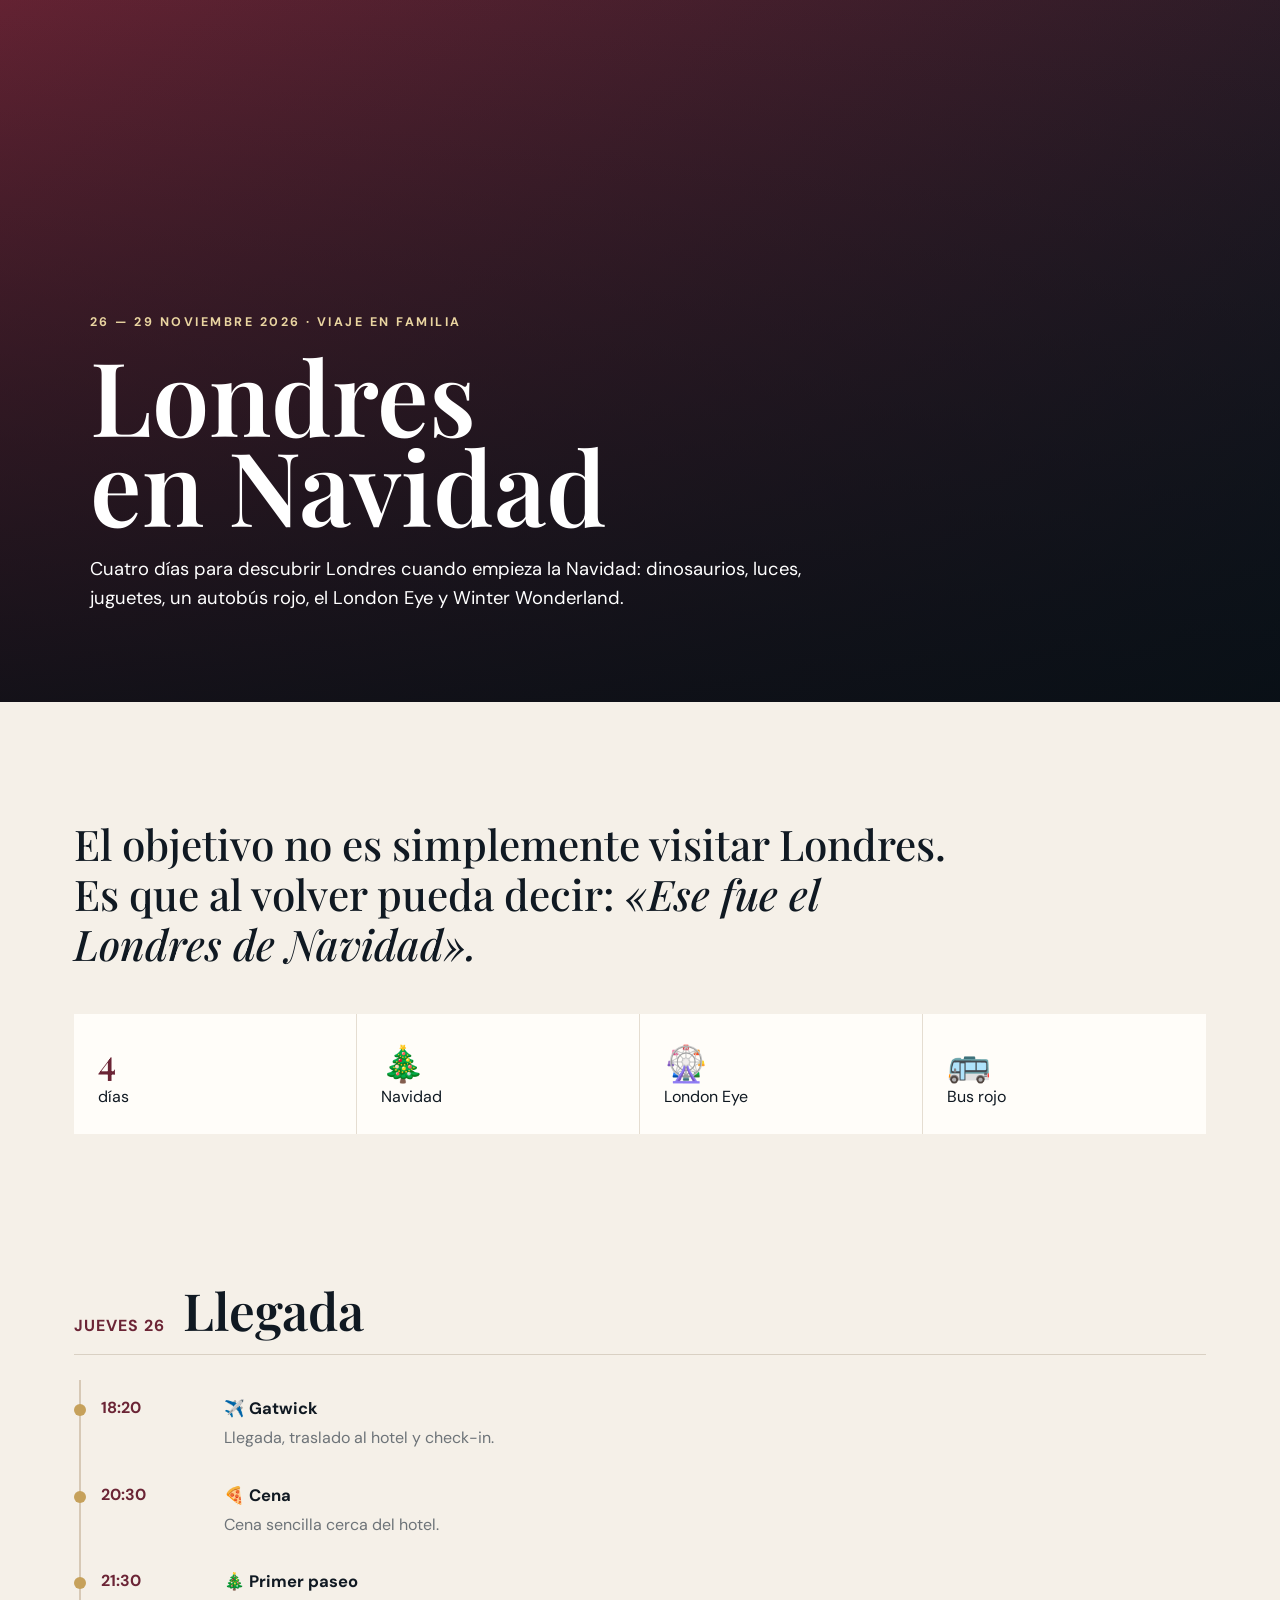
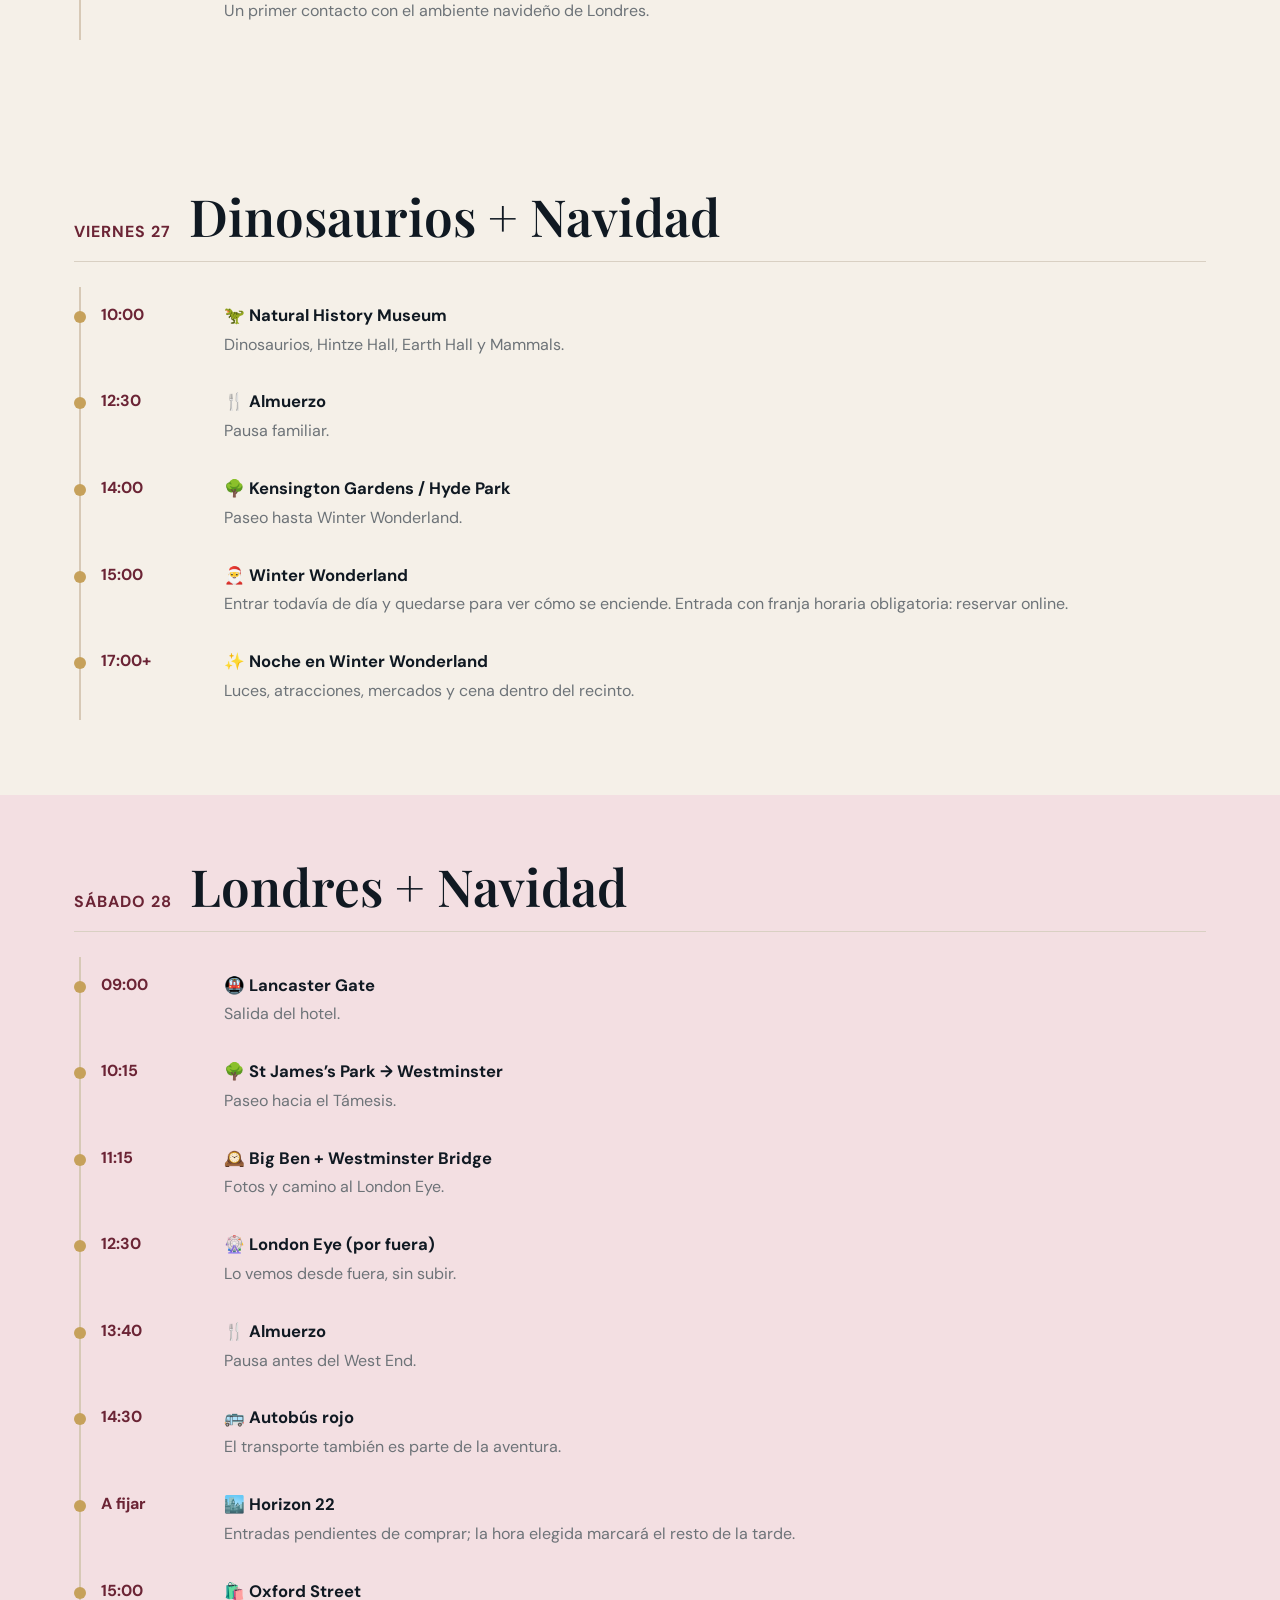
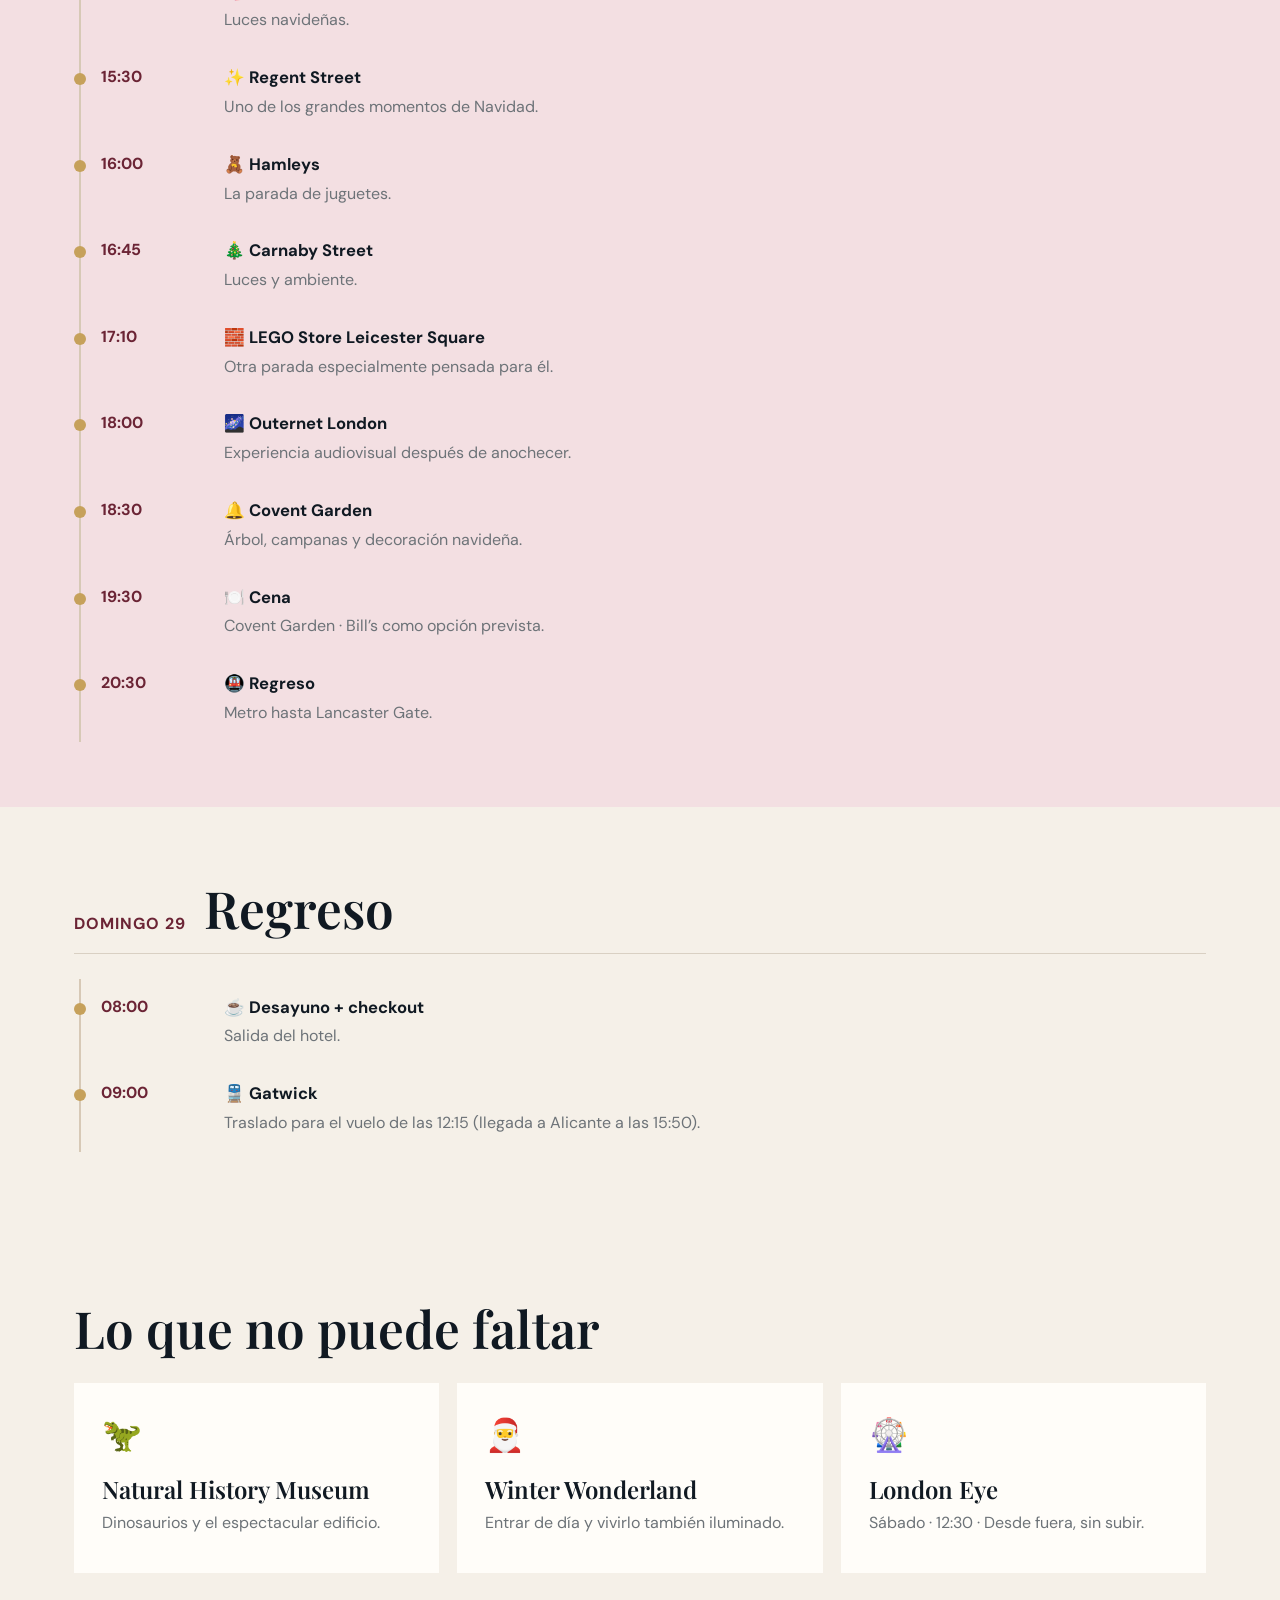
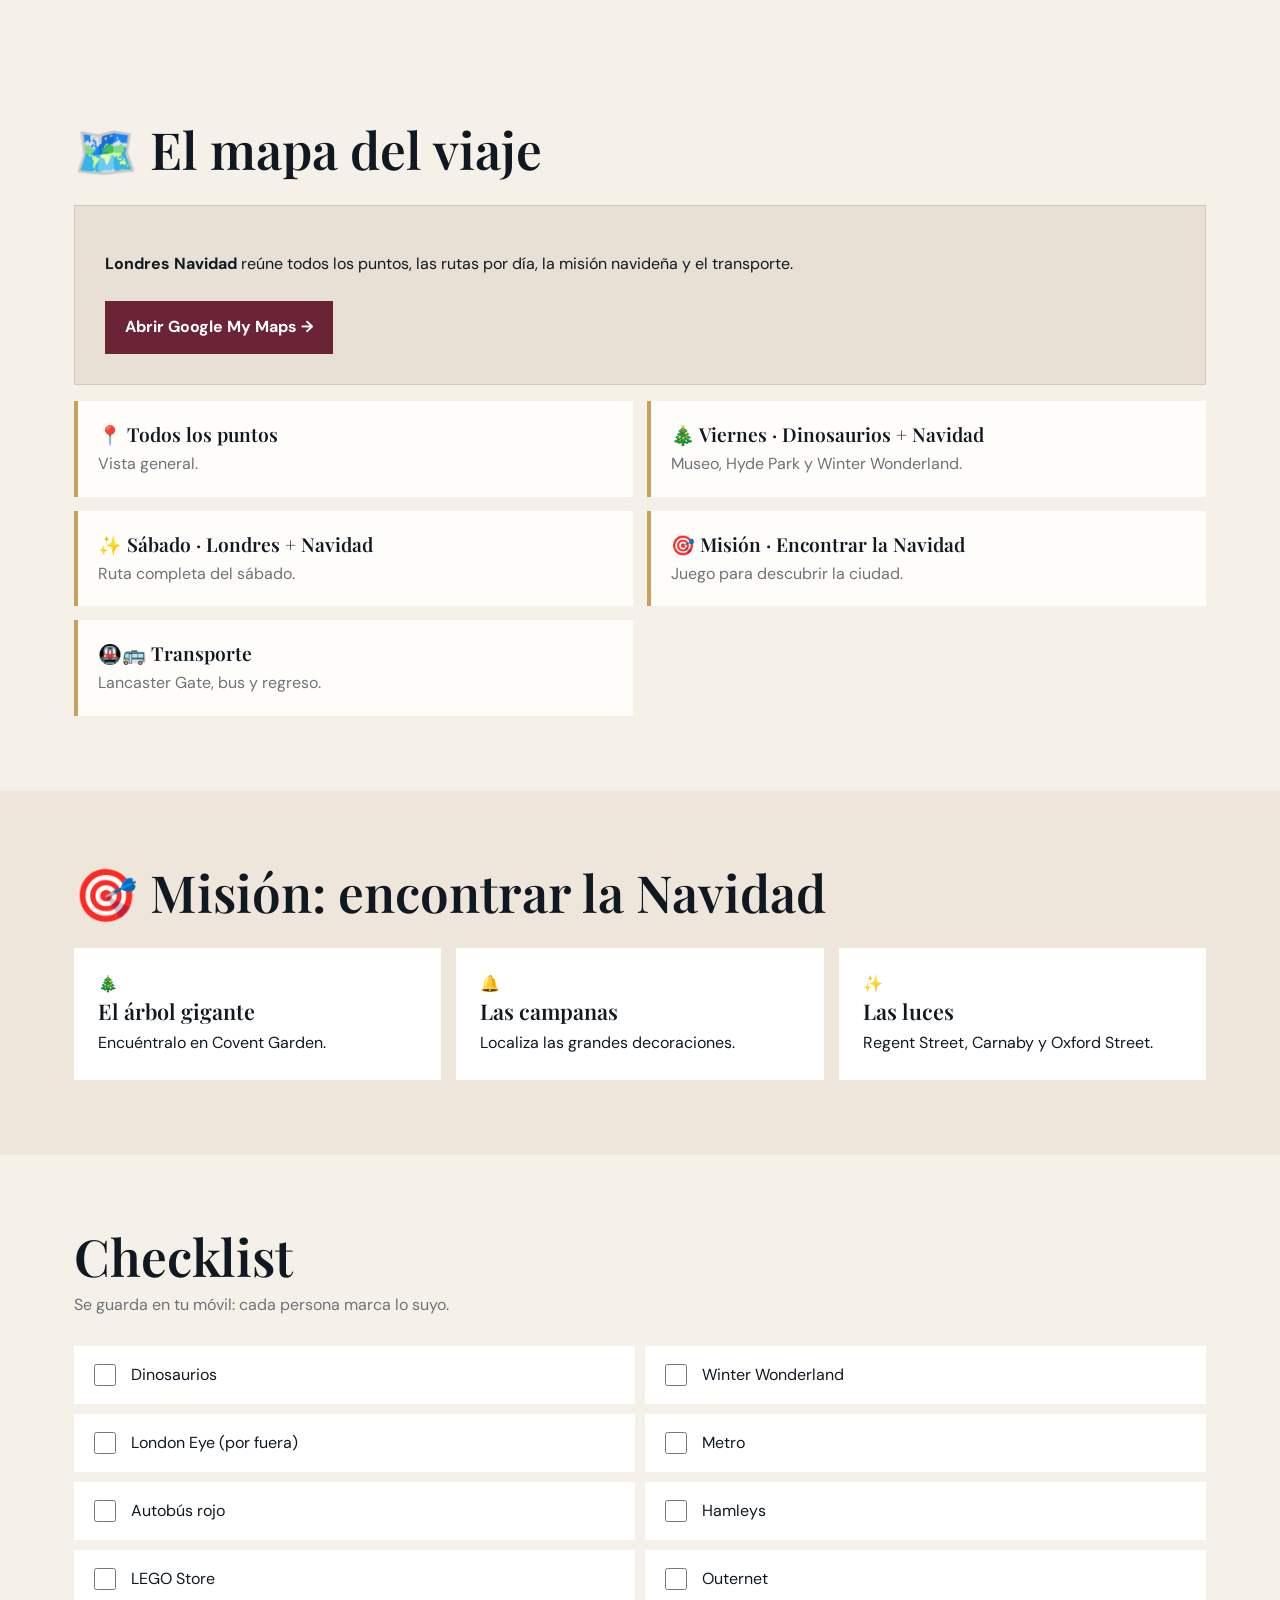
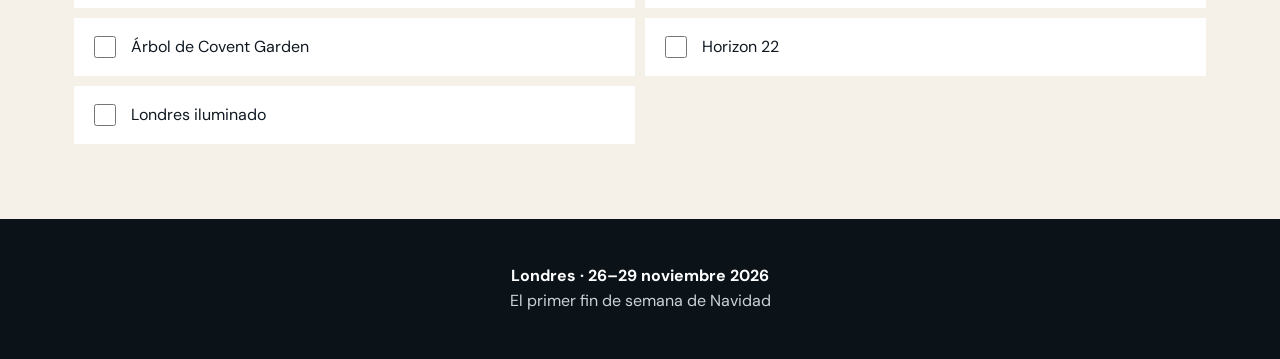
==== index.html @ 7fe3fcaa "Sabado 28: fondo claro" ====
<!doctype html>
<html lang="es">
<head>
<meta charset="utf-8">
<meta name="viewport" content="width=device-width, initial-scale=1, viewport-fit=cover">
<title>Londres · Navidad 2026</title>
<link rel="preconnect" href="https://fonts.googleapis.com">
<link rel="preconnect" href="https://fonts.gstatic.com" crossorigin>
<link href="https://fonts.googleapis.com/css2?family=DM+Sans:wght@400;500;600;700&family=Playfair+Display:wght@500;600;700&display=swap" rel="stylesheet">
<style>
:root{box-sizing:border-box;padding-top:env(safe-area-inset-top,0px);padding-bottom:env(safe-area-inset-bottom,0px);--navy:#101922;--wine:#6b2435;--cream:#f5f0e8;--paper:#fffdf9;--gold:#c6a15b;--muted:#6d7378}
*{box-sizing:border-box}body{margin:0;background:var(--cream);color:var(--navy);font-family:"DM Sans",sans-serif;line-height:1.55}
a{color:inherit}.hero{min-height:78vh;color:#fff;display:flex;align-items:flex-end;padding:7vw;background:linear-gradient(180deg,rgba(8,14,20,.08),rgba(8,14,20,.82)),url("https://images.unsplash.com/photo-1513635269975-59663e0ac1ad?auto=format&fit=crop&w=2400&q=90") center/cover,linear-gradient(135deg,#6b2435,#101922)}
.hero-inner{max-width:1050px}.kicker{font-size:.78rem;letter-spacing:.2em;text-transform:uppercase;color:#ead5a1;font-weight:700}.hero h1{font:600 clamp(3.4rem,8vw,7.6rem)/.88 "Playfair Display",serif;margin:18px 0 25px}.hero p{font-size:1.15rem;max-width:720px;margin:0}
.wrap{max-width:1180px;margin:auto;padding:75px 24px}.lead{font:500 clamp(1.8rem,3.3vw,3rem)/1.18 "Playfair Display",serif;max-width:900px}
.grid4{display:grid;grid-template-columns:repeat(4,1fr);margin-top:45px}.stat{background:var(--paper);padding:24px;border-right:1px solid #e5ddd1}.stat:last-child{border:0}.stat b{display:block;font:600 2.2rem "Playfair Display",serif;color:var(--wine)}
h2{font:600 clamp(2.1rem,4vw,3.7rem)/1.05 "Playfair Display",serif;margin:0}.section-title{display:flex;align-items:baseline;gap:18px;border-bottom:1px solid #d9d0c3;padding-bottom:16px;margin-bottom:8px}.daynum{color:var(--wine);font-weight:700;letter-spacing:.06em}
.timeline{border-left:2px solid #d7c9b6;margin:25px 0 0 5px}.item{display:grid;grid-template-columns:105px 1fr;gap:18px;padding:16px 0 16px 20px;position:relative}.item:before{content:"";position:absolute;left:-7px;top:24px;width:12px;height:12px;background:var(--gold);border-radius:50%}.time{color:var(--wine);font-weight:700}.item h3{margin:0 0 4px;font-size:1.04rem}.item p{margin:0;color:var(--muted)}
.feature{background:#f3dfe2;color:var(--navy)}.feature .wrap{padding-top:65px;padding-bottom:65px}.cards{display:grid;grid-template-columns:repeat(3,1fr);gap:18px;margin-top:28px}.card{background:var(--paper);color:var(--navy);padding:28px;min-height:190px}.card .emoji{font-size:2rem}.card h3{font:600 1.5rem "Playfair Display",serif;margin:12px 0 6px}.card p{margin:0;color:var(--muted)}
.map{background:#e8e0d4;border:1px solid #d5cab9;padding:30px;margin-top:28px}.map a{display:inline-block;background:var(--wine);color:#fff;text-decoration:none;padding:14px 20px;font-weight:700;margin-top:8px}.layers{display:grid;grid-template-columns:repeat(2,1fr);gap:14px;margin-top:16px}.layer{background:var(--paper);padding:20px;border-left:4px solid var(--gold)}.layer h3{margin:0 0 5px;font:600 1.2rem "Playfair Display",serif}.layer p{margin:0;color:var(--muted)}
.mission{background:#eee6da}.mission-grid{display:grid;grid-template-columns:repeat(3,1fr);gap:15px;margin-top:28px}.mission-card{background:#fff;padding:24px}.mission-card strong{display:block;font:600 1.35rem "Playfair Display",serif;margin-bottom:6px}
.check{display:grid;grid-template-columns:repeat(2,1fr);gap:10px;margin-top:28px}.check div{background:#fff;padding:13px 16px}.check label{display:flex;gap:12px;align-items:center;cursor:pointer;min-height:32px}.check input{width:22px;height:22px;accent-color:var(--wine);flex:none}.check .done span{text-decoration:line-through;opacity:.55}.note{color:var(--muted);margin:10px 0 0}.footer{background:#0b1218;color:#ccd2d6;text-align:center;padding:45px 20px}.footer strong{color:#fff}
@media(max-width:760px){.hero{min-height:70vh;padding:45px 24px}.grid4,.cards,.layers,.mission-grid,.check{grid-template-columns:1fr}.stat{border-right:0;border-bottom:1px solid #e5ddd1}.wrap{padding:55px 18px}.item{grid-template-columns:72px 1fr;gap:10px}.hero h1{font-size:clamp(3rem,17vw,5rem)}}
</style>
</head>
<body>

<header class="hero"><div class="hero-inner">
<div class="kicker">26 — 29 noviembre 2026 · Viaje en familia</div>
<h1>Londres<br>en Navidad</h1>
<p>Cuatro días para descubrir Londres cuando empieza la Navidad: dinosaurios, luces, juguetes, un autobús rojo, el London Eye y Winter Wonderland.</p>
</div></header>

<main>
<section class="wrap">
<p class="lead">El objetivo no es simplemente visitar Londres. Es que al volver pueda decir: <em>«Ese fue el Londres de Navidad».</em></p>
<div class="grid4">
<div class="stat"><b>4</b> días</div><div class="stat"><b>🎄</b> Navidad</div><div class="stat"><b>🎡</b> London Eye</div><div class="stat"><b>🚌</b> Bus rojo</div>
</div>
</section>

<section class="wrap">
<div class="section-title"><span class="daynum">JUEVES 26</span><h2>Llegada</h2></div>
<div class="timeline">
<div class="item"><div class="time">18:20</div><div><h3>✈️ Gatwick</h3><p>Llegada, traslado al hotel y check-in.</p></div></div>
<div class="item"><div class="time">20:30</div><div><h3>🍕 Cena</h3><p>Cena sencilla cerca del hotel.</p></div></div>
<div class="item"><div class="time">21:30</div><div><h3>🎄 Primer paseo</h3><p>Un primer contacto con el ambiente navideño de Londres.</p></div></div>
</div>
</section>

<section class="wrap">
<div class="section-title"><span class="daynum">VIERNES 27</span><h2>Dinosaurios + Navidad</h2></div>
<div class="timeline">
<div class="item"><div class="time">10:00</div><div><h3>🦖 Natural History Museum</h3><p>Dinosaurios, Hintze Hall, Earth Hall y Mammals.</p></div></div>
<div class="item"><div class="time">12:30</div><div><h3>🍴 Almuerzo</h3><p>Pausa familiar.</p></div></div>
<div class="item"><div class="time">14:00</div><div><h3>🌳 Kensington Gardens / Hyde Park</h3><p>Paseo hasta Winter Wonderland.</p></div></div>
<div class="item"><div class="time">15:00</div><div><h3>🎅 Winter Wonderland</h3><p>Entrar todavía de día y quedarse para ver cómo se enciende. Entrada con franja horaria obligatoria: reservar online.</p></div></div>
<div class="item"><div class="time">17:00+</div><div><h3>✨ Noche en Winter Wonderland</h3><p>Luces, atracciones, mercados y cena dentro del recinto.</p></div></div>
</div>
</section>

<section class="feature"><div class="wrap">
<div class="section-title"><span class="daynum">SÁBADO 28</span><h2>Londres + Navidad</h2></div>
<div class="timeline">
<div class="item"><div class="time">09:00</div><div><h3>🚇 Lancaster Gate</h3><p>Salida del hotel.</p></div></div>

<div class="item"><div class="time">10:15</div><div><h3>🌳 St James’s Park → Westminster</h3><p>Paseo hacia el Támesis.</p></div></div>
<div class="item"><div class="time">11:15</div><div><h3>🕰️ Big Ben + Westminster Bridge</h3><p>Fotos y camino al London Eye.</p></div></div>
<div class="item"><div class="time">12:30</div><div><h3>🎡 London Eye (por fuera)</h3><p>Lo vemos desde fuera, sin subir.</p></div></div>

<div class="item"><div class="time">13:40</div><div><h3>🍴 Almuerzo</h3><p>Pausa antes del West End.</p></div></div>
<div class="item"><div class="time">14:30</div><div><h3>🚌 Autobús rojo</h3><p>El transporte también es parte de la aventura.</p></div></div>
<div class="item"><div class="time">A fijar</div><div><h3>🏙️ Horizon 22</h3><p>Entradas pendientes de comprar; la hora elegida marcará el resto de la tarde.</p></div></div>
<div class="item"><div class="time">15:00</div><div><h3>🛍️ Oxford Street</h3><p>Luces navideñas.</p></div></div>
<div class="item"><div class="time">15:30</div><div><h3>✨ Regent Street</h3><p>Uno de los grandes momentos de Navidad.</p></div></div>
<div class="item"><div class="time">16:00</div><div><h3>🧸 Hamleys</h3><p>La parada de juguetes.</p></div></div>
<div class="item"><div class="time">16:45</div><div><h3>🎄 Carnaby Street</h3><p>Luces y ambiente.</p></div></div>
<div class="item"><div class="time">17:10</div><div><h3>🧱 LEGO Store Leicester Square</h3><p>Otra parada especialmente pensada para él.</p></div></div>
<div class="item"><div class="time">18:00</div><div><h3>🌌 Outernet London</h3><p>Experiencia audiovisual después de anochecer.</p></div></div>
<div class="item"><div class="time">18:30</div><div><h3>🔔 Covent Garden</h3><p>Árbol, campanas y decoración navideña.</p></div></div>
<div class="item"><div class="time">19:30</div><div><h3>🍽️ Cena</h3><p>Covent Garden · Bill’s como opción prevista.</p></div></div>
<div class="item"><div class="time">20:30</div><div><h3>🚇 Regreso</h3><p>Metro hasta Lancaster Gate.</p></div></div>
</div></div></section>

<section class="wrap"><div class="section-title"><span class="daynum">DOMINGO 29</span><h2>Regreso</h2></div>
<div class="timeline"><div class="item"><div class="time">08:00</div><div><h3>☕ Desayuno + checkout</h3><p>Salida del hotel.</p></div></div>
<div class="item"><div class="time">09:00</div><div><h3>🚆 Gatwick</h3><p>Traslado para el vuelo de las 12:15 (llegada a Alicante a las 15:50).</p></div></div></div></section>

<section class="wrap"><h2>Lo que no puede faltar</h2>
<div class="cards"><div class="card"><div class="emoji">🦖</div><h3>Natural History Museum</h3><p>Dinosaurios y el espectacular edificio.</p></div>
<div class="card"><div class="emoji">🎅</div><h3>Winter Wonderland</h3><p>Entrar de día y vivirlo también iluminado.</p></div>
<div class="card"><div class="emoji">🎡</div><h3>London Eye</h3><p>Sábado · 12:30 · Desde fuera, sin subir.</p></div></div></section>

<section class="wrap">
<h2>🗺️ El mapa del viaje</h2>
<div class="map"><p><strong>Londres Navidad</strong> reúne todos los puntos, las rutas por día, la misión navideña y el transporte.</p>
<a href="https://www.google.com/maps/d/viewer?mid=1J6tkQfCqBDJj_C6CJNH0YXdwuNAOmXw&usp=sharing" target="_blank">Abrir Google My Maps →</a></div>
<div class="layers">
<div class="layer"><h3>📍 Todos los puntos</h3><p>Vista general.</p></div>
<div class="layer"><h3>🎄 Viernes · Dinosaurios + Navidad</h3><p>Museo, Hyde Park y Winter Wonderland.</p></div>
<div class="layer"><h3>✨ Sábado · Londres + Navidad</h3><p>Ruta completa del sábado.</p></div>
<div class="layer"><h3>🎯 Misión · Encontrar la Navidad</h3><p>Juego para descubrir la ciudad.</p></div>
<div class="layer"><h3>🚇🚌 Transporte</h3><p>Lancaster Gate, bus y regreso.</p></div>
</div></section>

<section class="mission"><div class="wrap"><h2>🎯 Misión: encontrar la Navidad</h2>
<div class="mission-grid"><div class="mission-card">🎄<strong>El árbol gigante</strong>Encuéntralo en Covent Garden.</div>
<div class="mission-card">🔔<strong>Las campanas</strong>Localiza las grandes decoraciones.</div>
<div class="mission-card">✨<strong>Las luces</strong>Regent Street, Carnaby y Oxford Street.</div></div></div></section>

<section class="wrap"><h2>Checklist</h2><p class="note">Se guarda en tu móvil: cada persona marca lo suyo.</p><div class="check">
<div>☐ Dinosaurios</div><div>☐ Winter Wonderland</div><div>☐ London Eye (por fuera)</div><div>☐ Metro</div>
<div>☐ Autobús rojo</div><div>☐ Hamleys</div><div>☐ LEGO Store</div><div>☐ Outernet</div>
<div>☐ Árbol de Covent Garden</div><div>☐ Horizon 22</div><div>☐ Londres iluminado</div></div></section>
</main>
<footer class="footer"><strong>Londres · 26–29 noviembre 2026</strong><br>El primer fin de semana de Navidad</footer>
<script>
(function(){var K='londres26-check',s={};
try{s=JSON.parse(localStorage.getItem(K)||'{}')}catch(e){}
document.querySelectorAll('.check div').forEach(function(d){
var t=d.textContent.replace('\u2610','').trim();
d.innerHTML='<label><input type="checkbox"><span></span></label>';
d.querySelector('span').textContent=t;
var c=d.querySelector('input');c.checked=!!s[t];d.classList.toggle('done',c.checked);
c.addEventListener('change',function(){s[t]=c.checked;d.classList.toggle('done',c.checked);
try{localStorage.setItem(K,JSON.stringify(s))}catch(e){}});
});})();
</script>
</body></html>
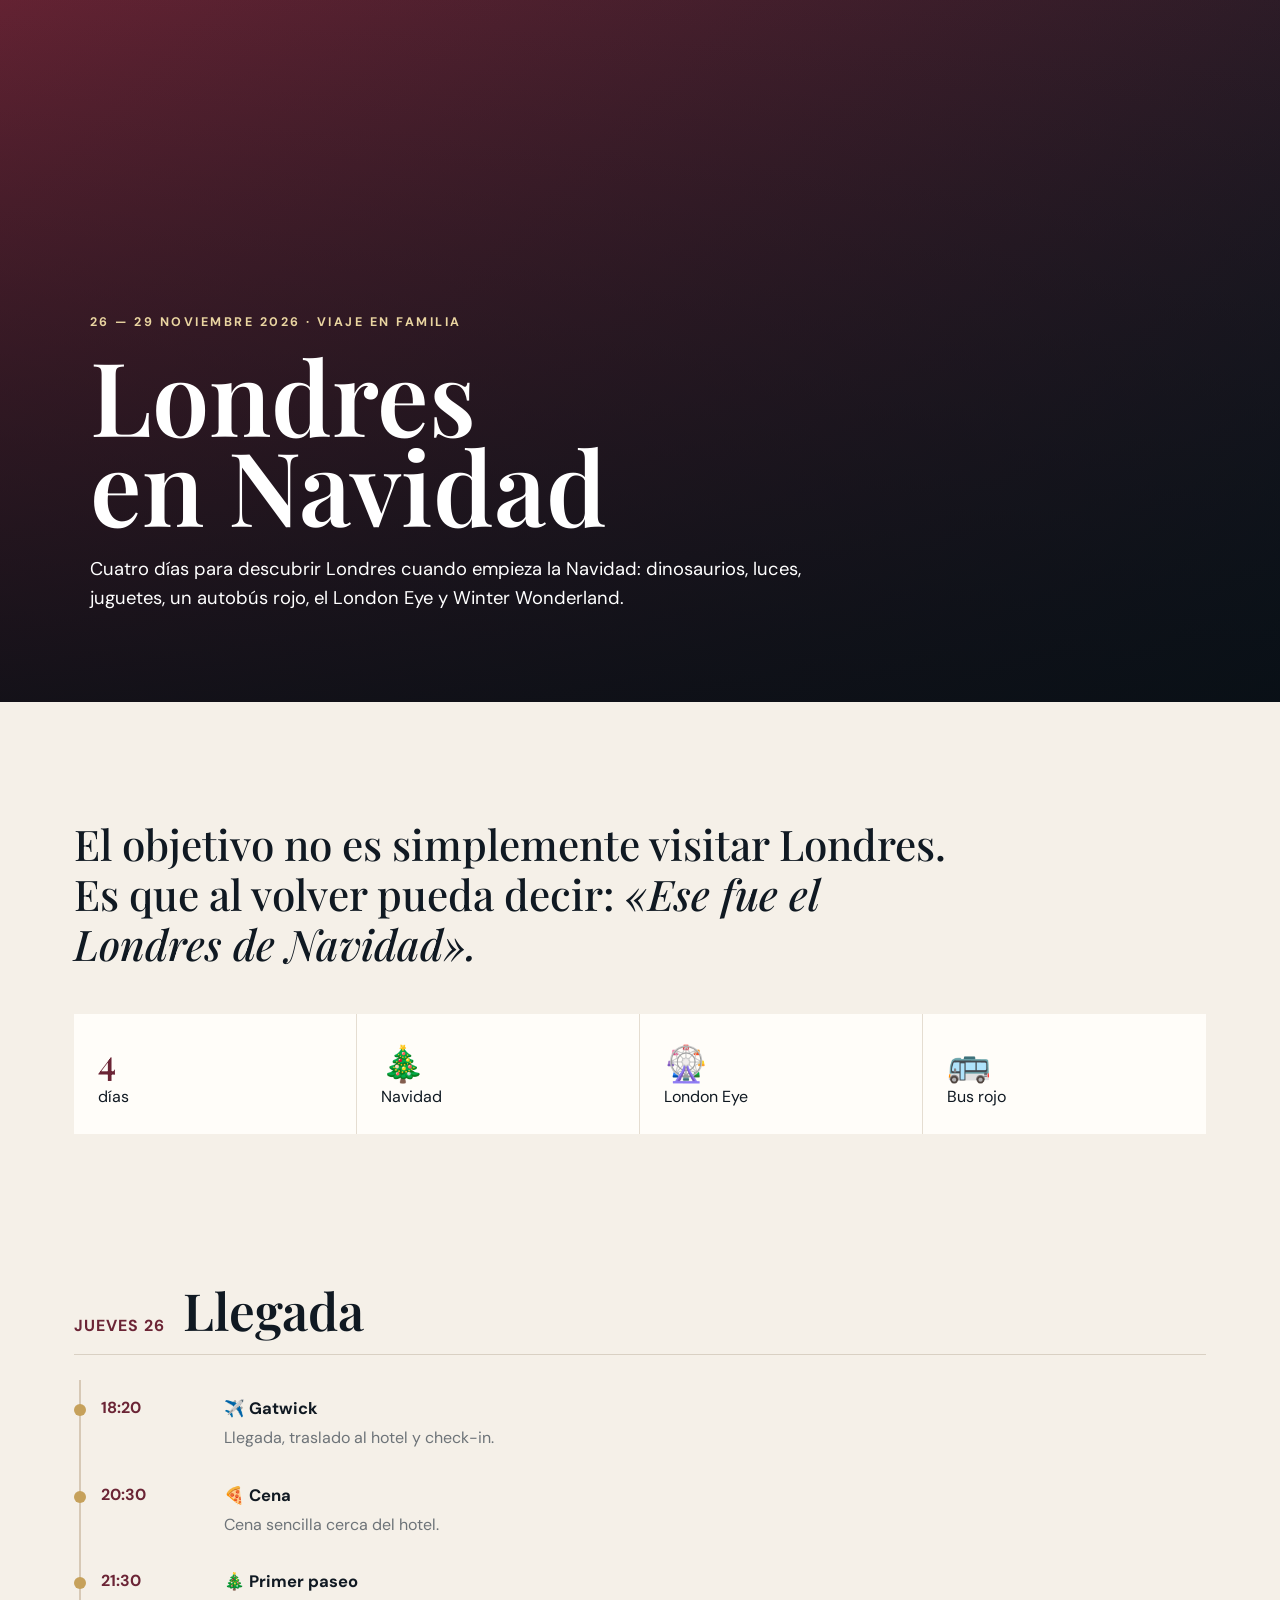
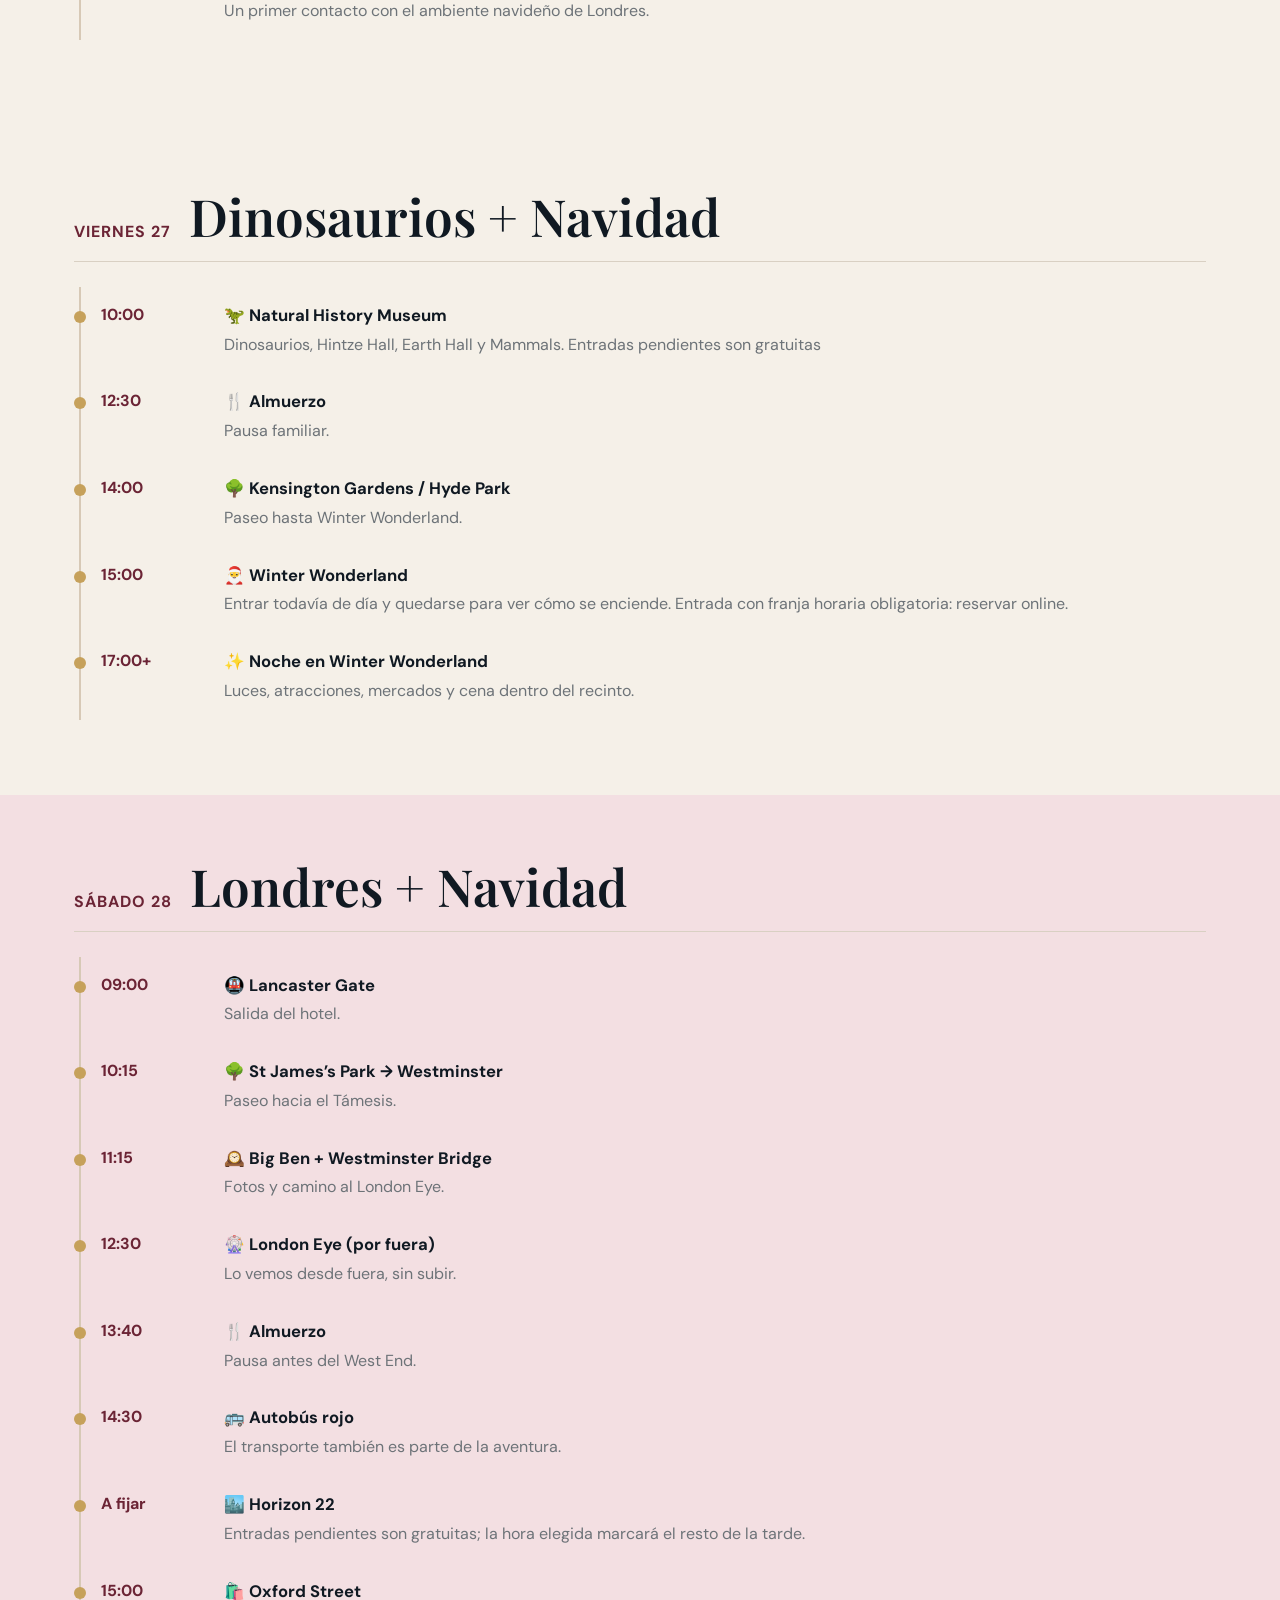
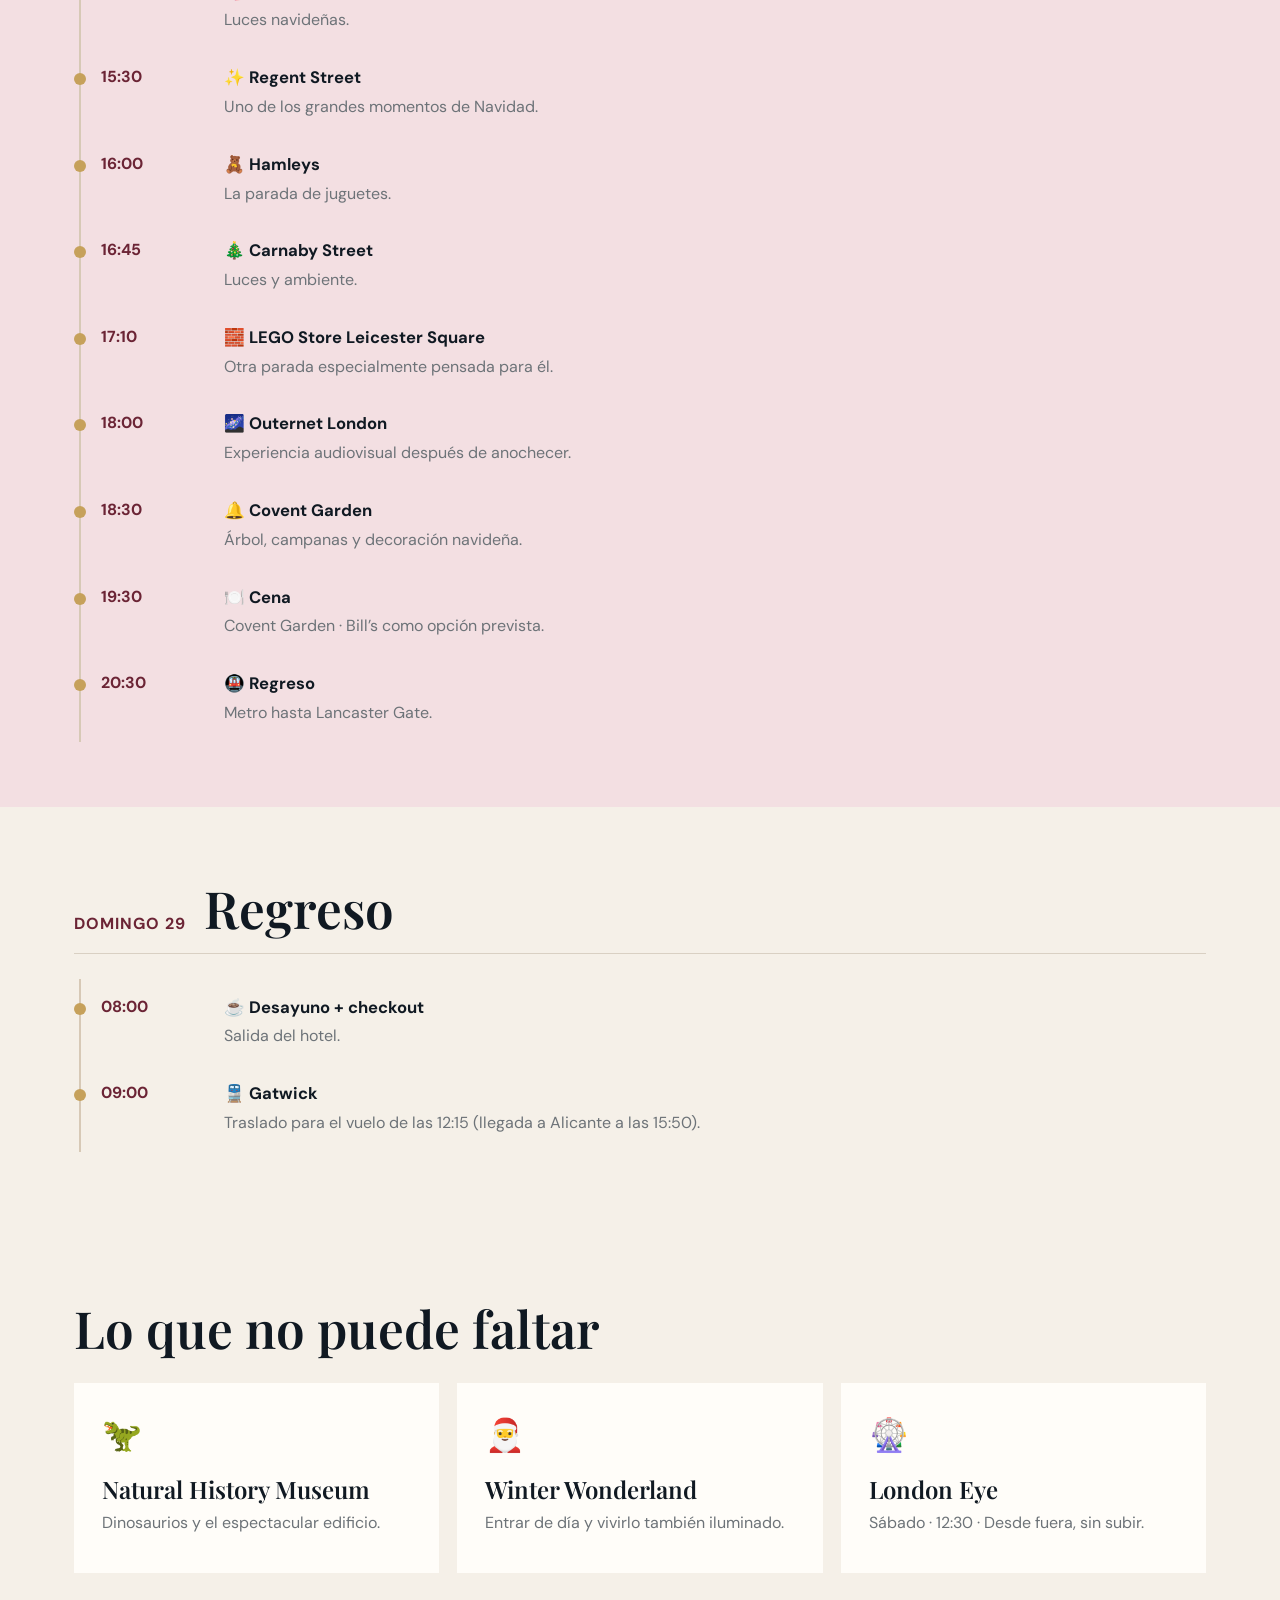
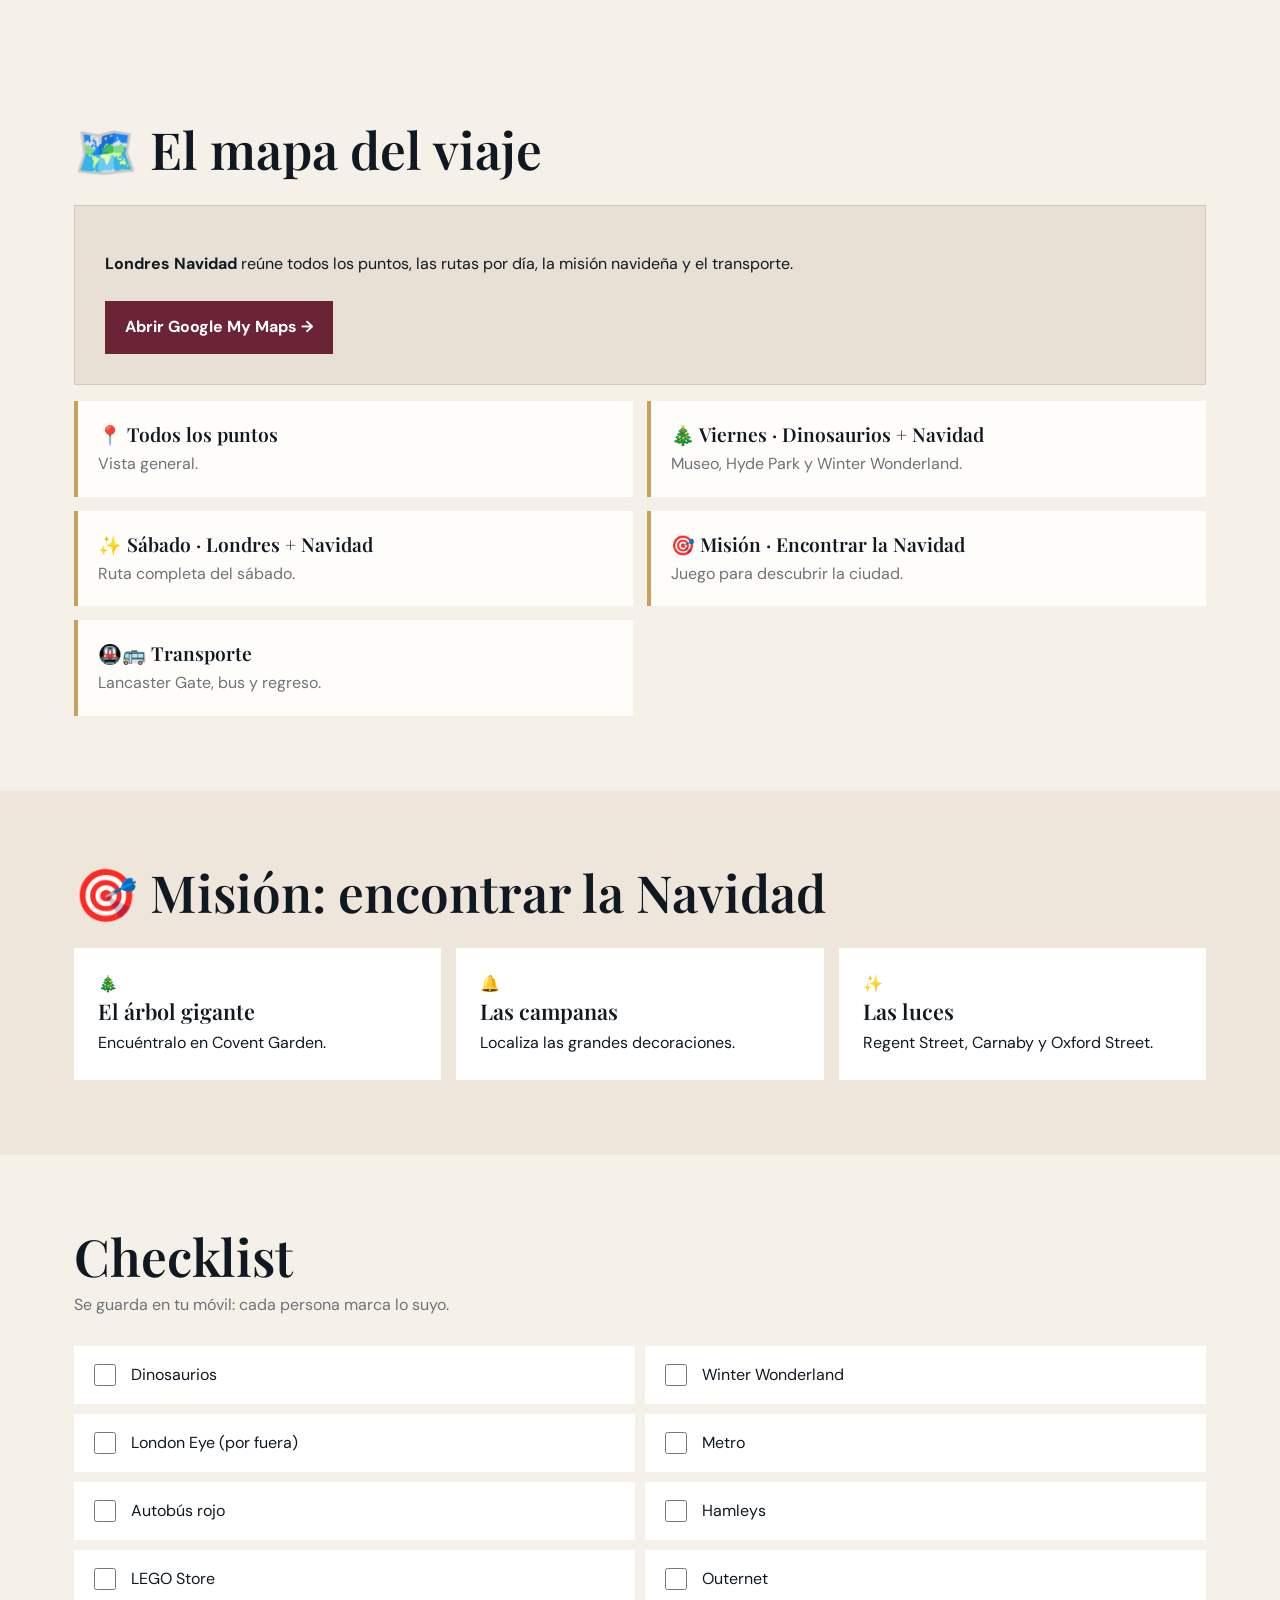
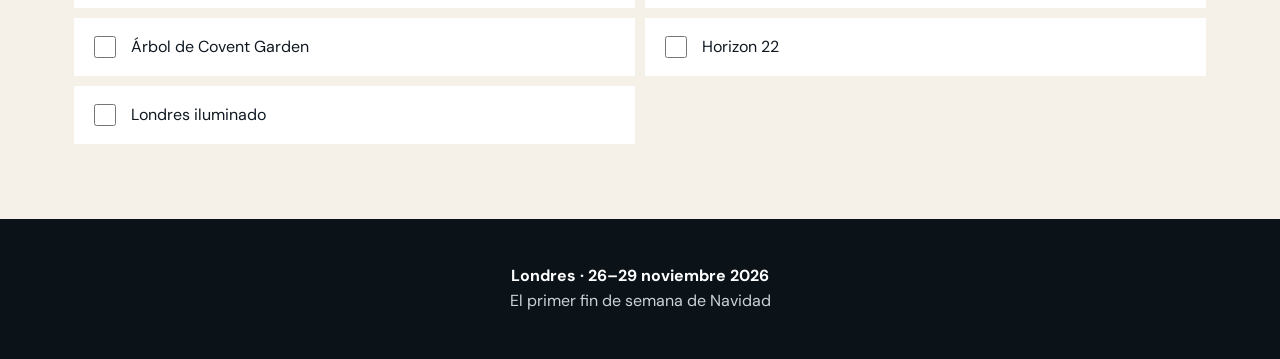
==== commit 52d03f06: "Cambio descripcion entradas" ====
--- a/index.html
+++ b/index.html
@@ -51,7 +51,7 @@
 <section class="wrap">
 <div class="section-title"><span class="daynum">VIERNES 27</span><h2>Dinosaurios + Navidad</h2></div>
 <div class="timeline">
-<div class="item"><div class="time">10:00</div><div><h3>🦖 Natural History Museum</h3><p>Dinosaurios, Hintze Hall, Earth Hall y Mammals.</p></div></div>
+<div class="item"><div class="time">10:00</div><div><h3>🦖 Natural History Museum</h3><p>Dinosaurios, Hintze Hall, Earth Hall y Mammals. Entradas pendientes son gratuitas</p></div></div>
 <div class="item"><div class="time">12:30</div><div><h3>🍴 Almuerzo</h3><p>Pausa familiar.</p></div></div>
 <div class="item"><div class="time">14:00</div><div><h3>🌳 Kensington Gardens / Hyde Park</h3><p>Paseo hasta Winter Wonderland.</p></div></div>
 <div class="item"><div class="time">15:00</div><div><h3>🎅 Winter Wonderland</h3><p>Entrar todavía de día y quedarse para ver cómo se enciende. Entrada con franja horaria obligatoria: reservar online.</p></div></div>
@@ -70,7 +70,7 @@
 
 <div class="item"><div class="time">13:40</div><div><h3>🍴 Almuerzo</h3><p>Pausa antes del West End.</p></div></div>
 <div class="item"><div class="time">14:30</div><div><h3>🚌 Autobús rojo</h3><p>El transporte también es parte de la aventura.</p></div></div>
-<div class="item"><div class="time">A fijar</div><div><h3>🏙️ Horizon 22</h3><p>Entradas pendientes de comprar; la hora elegida marcará el resto de la tarde.</p></div></div>
+<div class="item"><div class="time">A fijar</div><div><h3>🏙️ Horizon 22</h3><p>Entradas pendientes son gratuitas; la hora elegida marcará el resto de la tarde.</p></div></div>
 <div class="item"><div class="time">15:00</div><div><h3>🛍️ Oxford Street</h3><p>Luces navideñas.</p></div></div>
 <div class="item"><div class="time">15:30</div><div><h3>✨ Regent Street</h3><p>Uno de los grandes momentos de Navidad.</p></div></div>
 <div class="item"><div class="time">16:00</div><div><h3>🧸 Hamleys</h3><p>La parada de juguetes.</p></div></div>
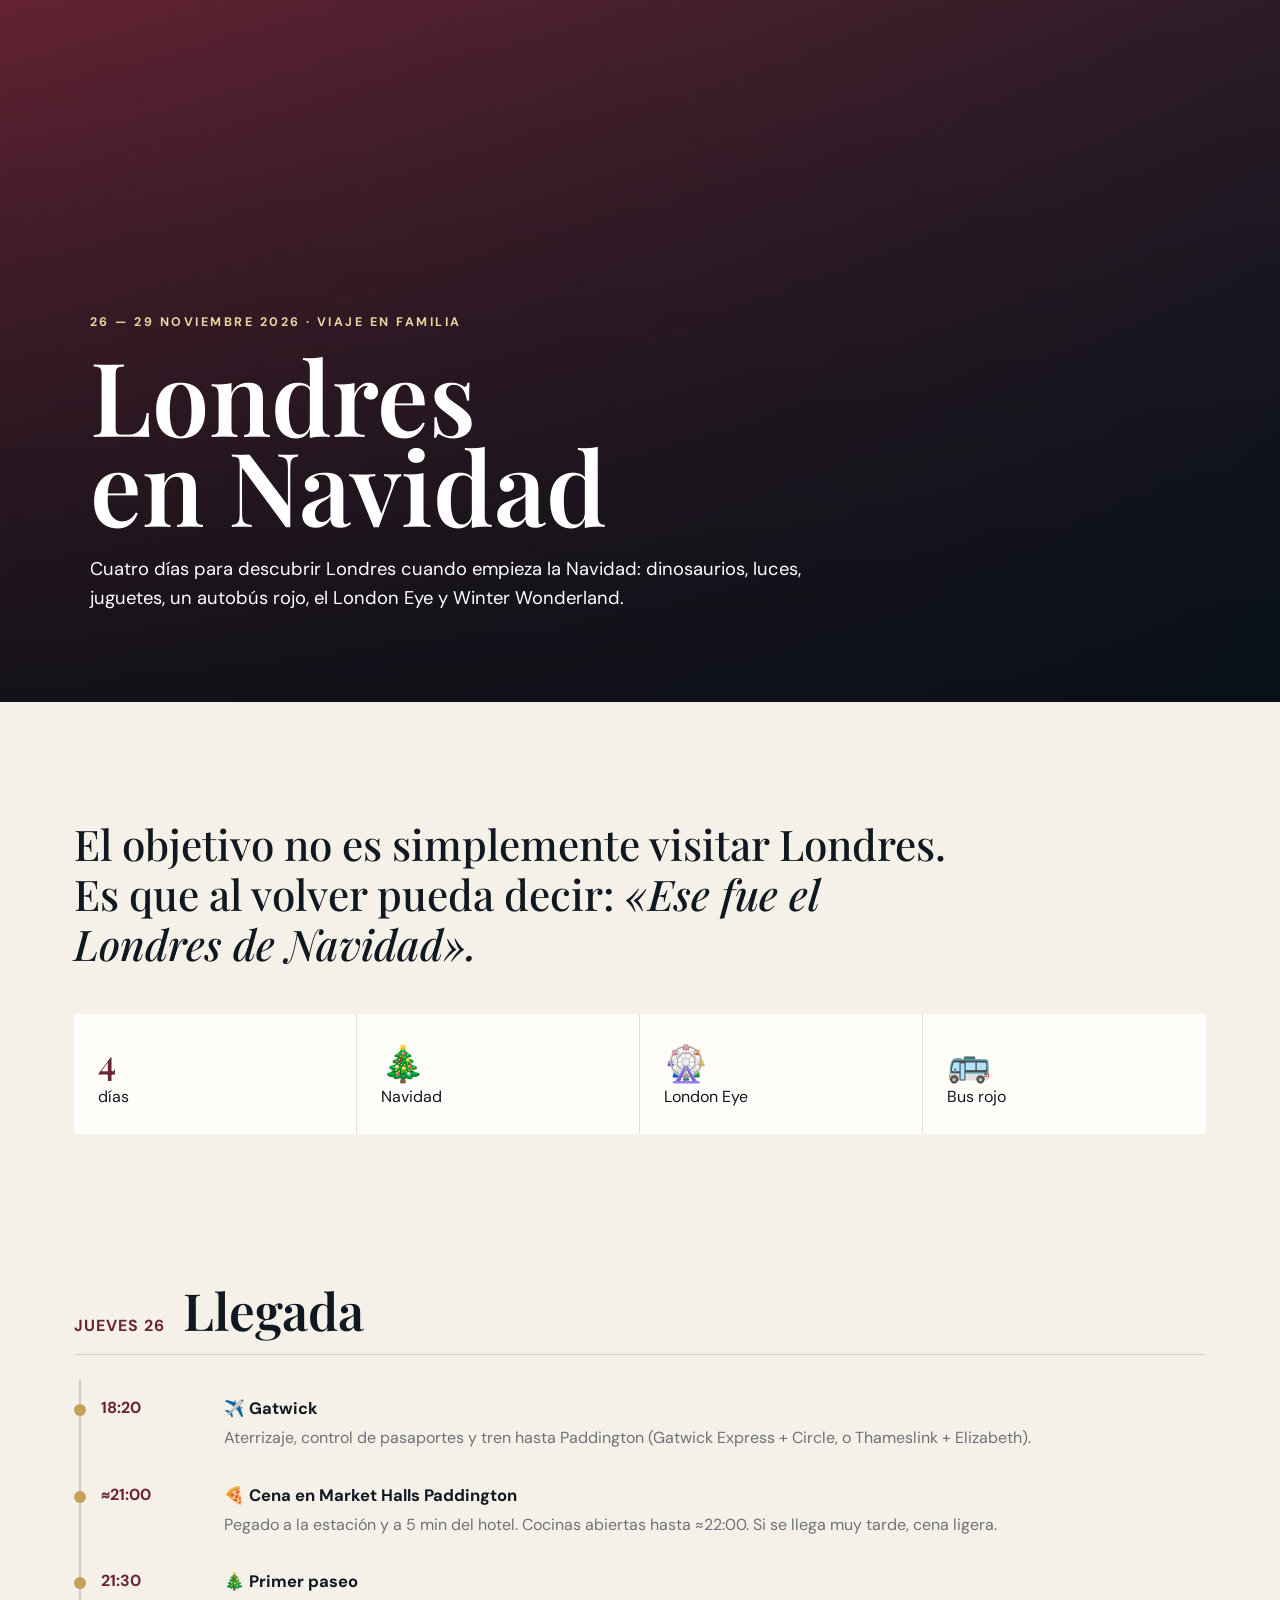
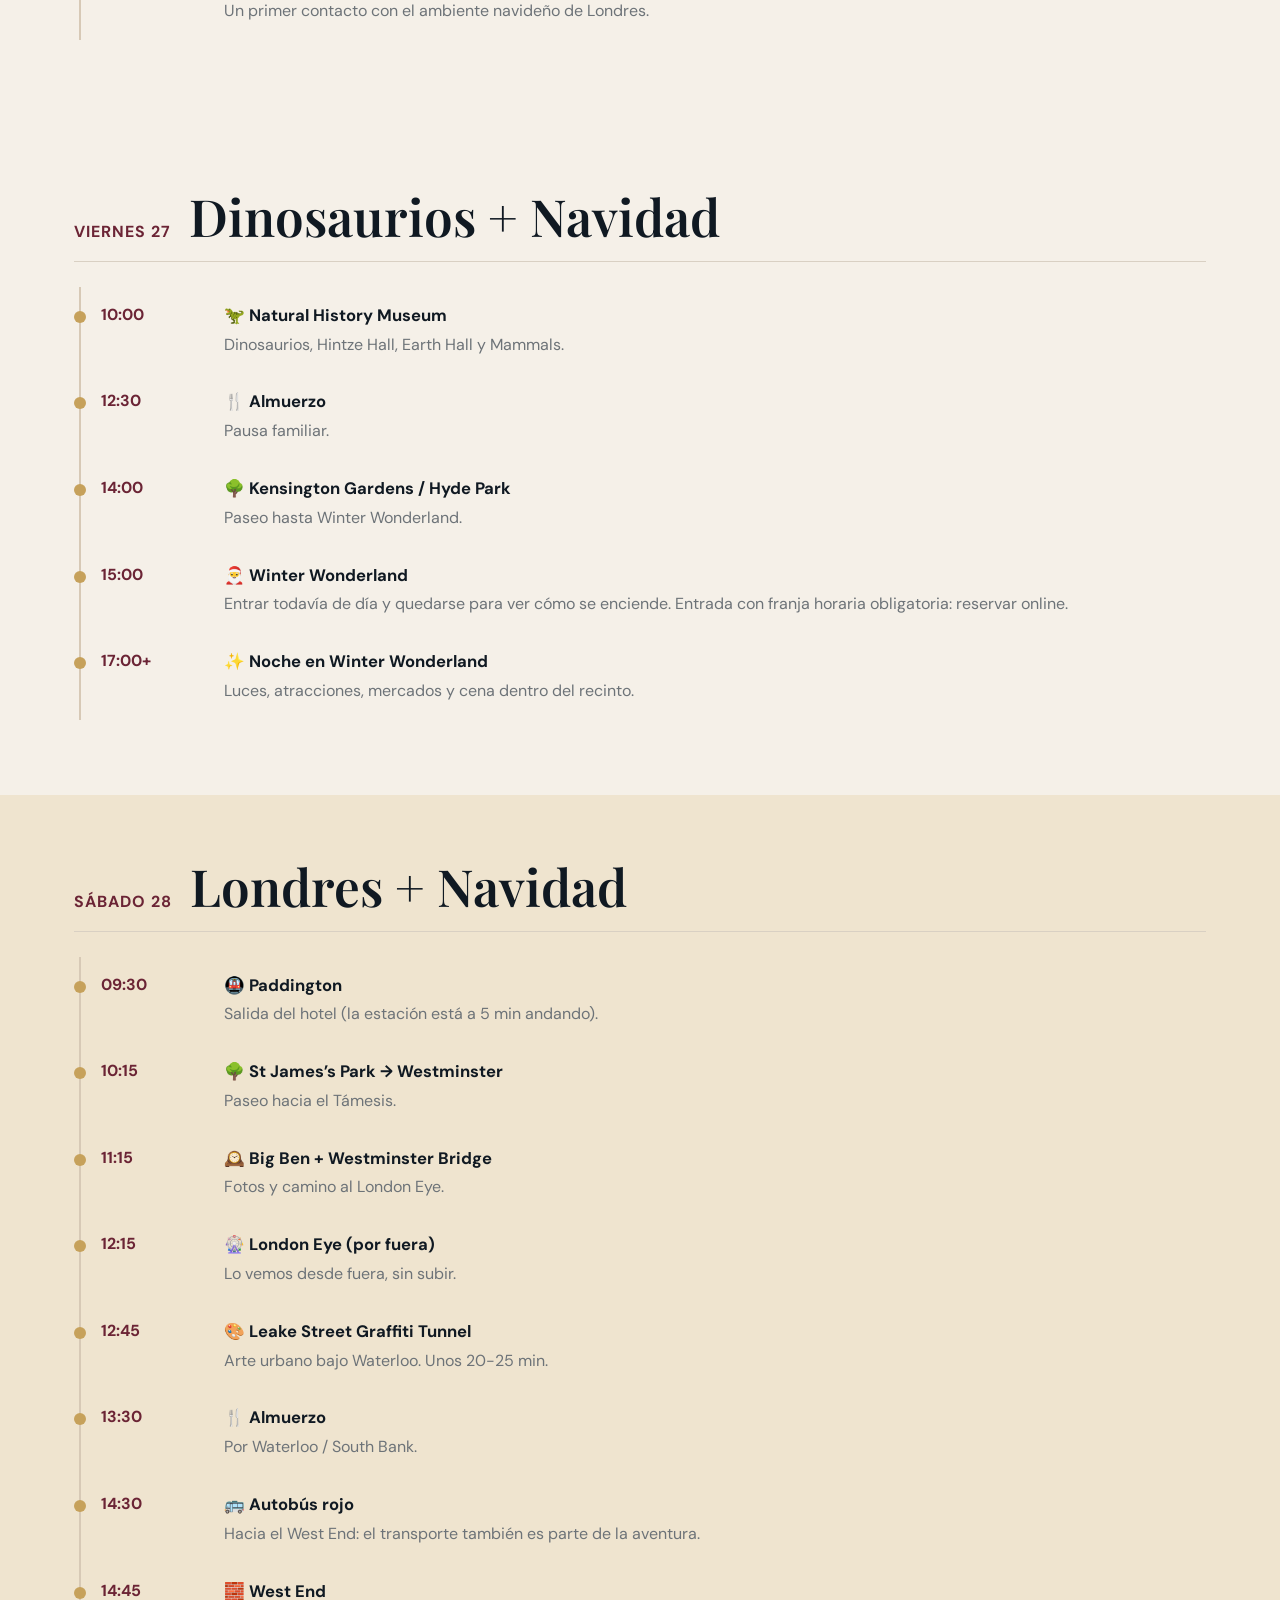
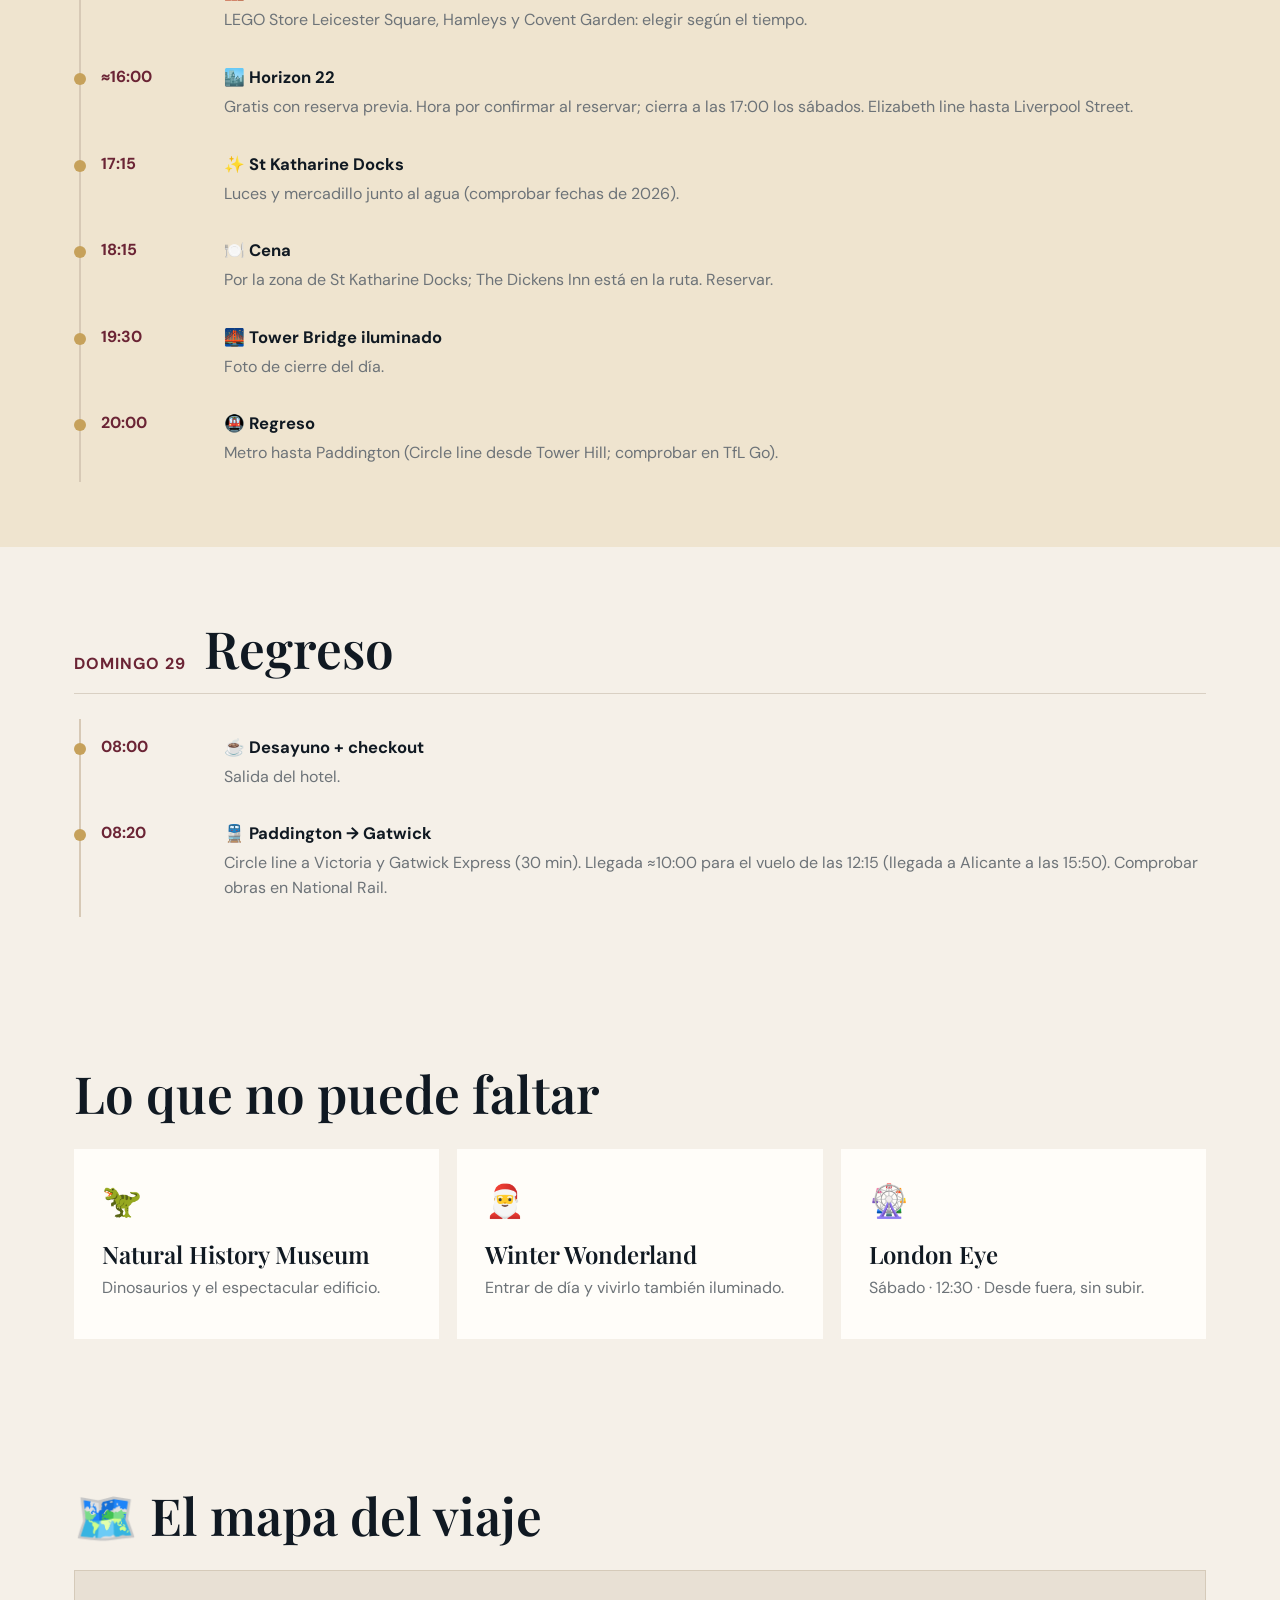
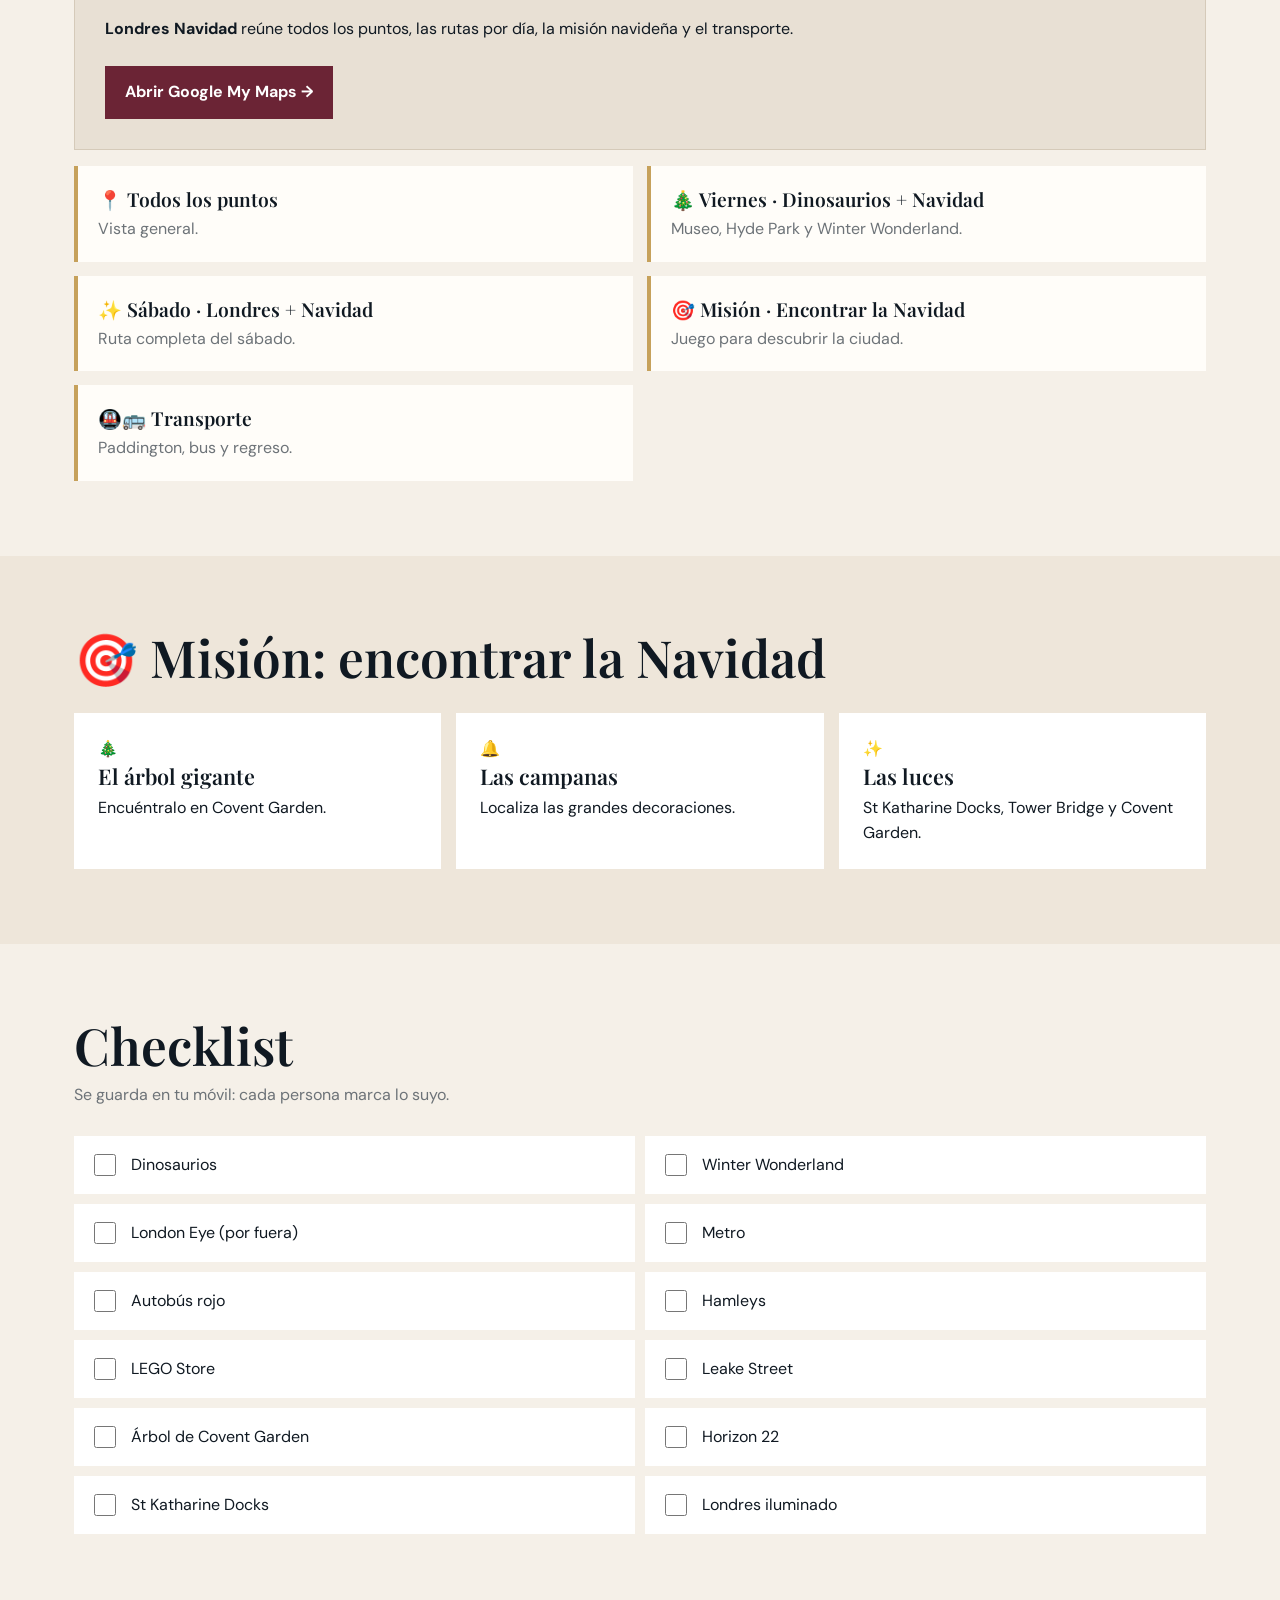
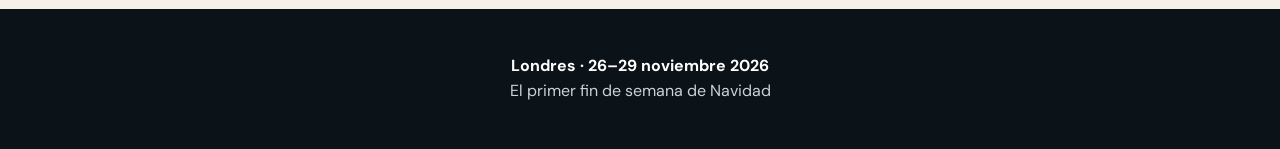
==== commit 6297e07c: "Paddington, jueves, sabado y domingo" ====
--- a/index.html
+++ b/index.html
@@ -16,7 +16,7 @@
 .grid4{display:grid;grid-template-columns:repeat(4,1fr);margin-top:45px}.stat{background:var(--paper);padding:24px;border-right:1px solid #e5ddd1}.stat:last-child{border:0}.stat b{display:block;font:600 2.2rem "Playfair Display",serif;color:var(--wine)}
 h2{font:600 clamp(2.1rem,4vw,3.7rem)/1.05 "Playfair Display",serif;margin:0}.section-title{display:flex;align-items:baseline;gap:18px;border-bottom:1px solid #d9d0c3;padding-bottom:16px;margin-bottom:8px}.daynum{color:var(--wine);font-weight:700;letter-spacing:.06em}
 .timeline{border-left:2px solid #d7c9b6;margin:25px 0 0 5px}.item{display:grid;grid-template-columns:105px 1fr;gap:18px;padding:16px 0 16px 20px;position:relative}.item:before{content:"";position:absolute;left:-7px;top:24px;width:12px;height:12px;background:var(--gold);border-radius:50%}.time{color:var(--wine);font-weight:700}.item h3{margin:0 0 4px;font-size:1.04rem}.item p{margin:0;color:var(--muted)}
-.feature{background:#f3dfe2;color:var(--navy)}.feature .wrap{padding-top:65px;padding-bottom:65px}.cards{display:grid;grid-template-columns:repeat(3,1fr);gap:18px;margin-top:28px}.card{background:var(--paper);color:var(--navy);padding:28px;min-height:190px}.card .emoji{font-size:2rem}.card h3{font:600 1.5rem "Playfair Display",serif;margin:12px 0 6px}.card p{margin:0;color:var(--muted)}
+.feature{background:#efe4cf;color:var(--navy)}.feature .wrap{padding-top:65px;padding-bottom:65px}.cards{display:grid;grid-template-columns:repeat(3,1fr);gap:18px;margin-top:28px}.card{background:var(--paper);color:var(--navy);padding:28px;min-height:190px}.card .emoji{font-size:2rem}.card h3{font:600 1.5rem "Playfair Display",serif;margin:12px 0 6px}.card p{margin:0;color:var(--muted)}
 .map{background:#e8e0d4;border:1px solid #d5cab9;padding:30px;margin-top:28px}.map a{display:inline-block;background:var(--wine);color:#fff;text-decoration:none;padding:14px 20px;font-weight:700;margin-top:8px}.layers{display:grid;grid-template-columns:repeat(2,1fr);gap:14px;margin-top:16px}.layer{background:var(--paper);padding:20px;border-left:4px solid var(--gold)}.layer h3{margin:0 0 5px;font:600 1.2rem "Playfair Display",serif}.layer p{margin:0;color:var(--muted)}
 .mission{background:#eee6da}.mission-grid{display:grid;grid-template-columns:repeat(3,1fr);gap:15px;margin-top:28px}.mission-card{background:#fff;padding:24px}.mission-card strong{display:block;font:600 1.35rem "Playfair Display",serif;margin-bottom:6px}
 .check{display:grid;grid-template-columns:repeat(2,1fr);gap:10px;margin-top:28px}.check div{background:#fff;padding:13px 16px}.check label{display:flex;gap:12px;align-items:center;cursor:pointer;min-height:32px}.check input{width:22px;height:22px;accent-color:var(--wine);flex:none}.check .done span{text-decoration:line-through;opacity:.55}.note{color:var(--muted);margin:10px 0 0}.footer{background:#0b1218;color:#ccd2d6;text-align:center;padding:45px 20px}.footer strong{color:#fff}
@@ -42,8 +42,8 @@
 <section class="wrap">
 <div class="section-title"><span class="daynum">JUEVES 26</span><h2>Llegada</h2></div>
 <div class="timeline">
-<div class="item"><div class="time">18:20</div><div><h3>✈️ Gatwick</h3><p>Llegada, traslado al hotel y check-in.</p></div></div>
-<div class="item"><div class="time">20:30</div><div><h3>🍕 Cena</h3><p>Cena sencilla cerca del hotel.</p></div></div>
+<div class="item"><div class="time">18:20</div><div><h3>✈️ Gatwick</h3><p>Aterrizaje, control de pasaportes y tren hasta Paddington (Gatwick Express + Circle, o Thameslink + Elizabeth).</p></div></div>
+<div class="item"><div class="time">≈21:00</div><div><h3>🍕 Cena en Market Halls Paddington</h3><p>Pegado a la estación y a 5 min del hotel. Cocinas abiertas hasta ≈22:00. Si se llega muy tarde, cena ligera.</p></div></div>
 <div class="item"><div class="time">21:30</div><div><h3>🎄 Primer paseo</h3><p>Un primer contacto con el ambiente navideño de Londres.</p></div></div>
 </div>
 </section>
@@ -51,7 +51,7 @@
 <section class="wrap">
 <div class="section-title"><span class="daynum">VIERNES 27</span><h2>Dinosaurios + Navidad</h2></div>
 <div class="timeline">
-<div class="item"><div class="time">10:00</div><div><h3>🦖 Natural History Museum</h3><p>Dinosaurios, Hintze Hall, Earth Hall y Mammals. Entradas pendientes son gratuitas</p></div></div>
+<div class="item"><div class="time">10:00</div><div><h3>🦖 Natural History Museum</h3><p>Dinosaurios, Hintze Hall, Earth Hall y Mammals.</p></div></div>
 <div class="item"><div class="time">12:30</div><div><h3>🍴 Almuerzo</h3><p>Pausa familiar.</p></div></div>
 <div class="item"><div class="time">14:00</div><div><h3>🌳 Kensington Gardens / Hyde Park</h3><p>Paseo hasta Winter Wonderland.</p></div></div>
 <div class="item"><div class="time">15:00</div><div><h3>🎅 Winter Wonderland</h3><p>Entrar todavía de día y quedarse para ver cómo se enciende. Entrada con franja horaria obligatoria: reservar online.</p></div></div>
@@ -62,29 +62,24 @@
 <section class="feature"><div class="wrap">
 <div class="section-title"><span class="daynum">SÁBADO 28</span><h2>Londres + Navidad</h2></div>
 <div class="timeline">
-<div class="item"><div class="time">09:00</div><div><h3>🚇 Lancaster Gate</h3><p>Salida del hotel.</p></div></div>
-
+<div class="item"><div class="time">09:30</div><div><h3>🚇 Paddington</h3><p>Salida del hotel (la estación está a 5 min andando).</p></div></div>
 <div class="item"><div class="time">10:15</div><div><h3>🌳 St James’s Park → Westminster</h3><p>Paseo hacia el Támesis.</p></div></div>
 <div class="item"><div class="time">11:15</div><div><h3>🕰️ Big Ben + Westminster Bridge</h3><p>Fotos y camino al London Eye.</p></div></div>
-<div class="item"><div class="time">12:30</div><div><h3>🎡 London Eye (por fuera)</h3><p>Lo vemos desde fuera, sin subir.</p></div></div>
-
-<div class="item"><div class="time">13:40</div><div><h3>🍴 Almuerzo</h3><p>Pausa antes del West End.</p></div></div>
-<div class="item"><div class="time">14:30</div><div><h3>🚌 Autobús rojo</h3><p>El transporte también es parte de la aventura.</p></div></div>
-<div class="item"><div class="time">A fijar</div><div><h3>🏙️ Horizon 22</h3><p>Entradas pendientes son gratuitas; la hora elegida marcará el resto de la tarde.</p></div></div>
-<div class="item"><div class="time">15:00</div><div><h3>🛍️ Oxford Street</h3><p>Luces navideñas.</p></div></div>
-<div class="item"><div class="time">15:30</div><div><h3>✨ Regent Street</h3><p>Uno de los grandes momentos de Navidad.</p></div></div>
-<div class="item"><div class="time">16:00</div><div><h3>🧸 Hamleys</h3><p>La parada de juguetes.</p></div></div>
-<div class="item"><div class="time">16:45</div><div><h3>🎄 Carnaby Street</h3><p>Luces y ambiente.</p></div></div>
-<div class="item"><div class="time">17:10</div><div><h3>🧱 LEGO Store Leicester Square</h3><p>Otra parada especialmente pensada para él.</p></div></div>
-<div class="item"><div class="time">18:00</div><div><h3>🌌 Outernet London</h3><p>Experiencia audiovisual después de anochecer.</p></div></div>
-<div class="item"><div class="time">18:30</div><div><h3>🔔 Covent Garden</h3><p>Árbol, campanas y decoración navideña.</p></div></div>
-<div class="item"><div class="time">19:30</div><div><h3>🍽️ Cena</h3><p>Covent Garden · Bill’s como opción prevista.</p></div></div>
-<div class="item"><div class="time">20:30</div><div><h3>🚇 Regreso</h3><p>Metro hasta Lancaster Gate.</p></div></div>
+<div class="item"><div class="time">12:15</div><div><h3>🎡 London Eye (por fuera)</h3><p>Lo vemos desde fuera, sin subir.</p></div></div>
+<div class="item"><div class="time">12:45</div><div><h3>🎨 Leake Street Graffiti Tunnel</h3><p>Arte urbano bajo Waterloo. Unos 20-25 min.</p></div></div>
+<div class="item"><div class="time">13:30</div><div><h3>🍴 Almuerzo</h3><p>Por Waterloo / South Bank.</p></div></div>
+<div class="item"><div class="time">14:30</div><div><h3>🚌 Autobús rojo</h3><p>Hacia el West End: el transporte también es parte de la aventura.</p></div></div>
+<div class="item"><div class="time">14:45</div><div><h3>🧱 West End</h3><p>LEGO Store Leicester Square, Hamleys y Covent Garden: elegir según el tiempo.</p></div></div>
+<div class="item"><div class="time">≈16:00</div><div><h3>🏙️ Horizon 22</h3><p>Gratis con reserva previa. Hora por confirmar al reservar; cierra a las 17:00 los sábados. Elizabeth line hasta Liverpool Street.</p></div></div>
+<div class="item"><div class="time">17:15</div><div><h3>✨ St Katharine Docks</h3><p>Luces y mercadillo junto al agua (comprobar fechas de 2026).</p></div></div>
+<div class="item"><div class="time">18:15</div><div><h3>🍽️ Cena</h3><p>Por la zona de St Katharine Docks; The Dickens Inn está en la ruta. Reservar.</p></div></div>
+<div class="item"><div class="time">19:30</div><div><h3>🌉 Tower Bridge iluminado</h3><p>Foto de cierre del día.</p></div></div>
+<div class="item"><div class="time">20:00</div><div><h3>🚇 Regreso</h3><p>Metro hasta Paddington (Circle line desde Tower Hill; comprobar en TfL Go).</p></div></div>
 </div></div></section>
 
 <section class="wrap"><div class="section-title"><span class="daynum">DOMINGO 29</span><h2>Regreso</h2></div>
 <div class="timeline"><div class="item"><div class="time">08:00</div><div><h3>☕ Desayuno + checkout</h3><p>Salida del hotel.</p></div></div>
-<div class="item"><div class="time">09:00</div><div><h3>🚆 Gatwick</h3><p>Traslado para el vuelo de las 12:15 (llegada a Alicante a las 15:50).</p></div></div></div></section>
+<div class="item"><div class="time">08:20</div><div><h3>🚆 Paddington → Gatwick</h3><p>Circle line a Victoria y Gatwick Express (30 min). Llegada ≈10:00 para el vuelo de las 12:15 (llegada a Alicante a las 15:50). Comprobar obras en National Rail.</p></div></div></div></section>
 
 <section class="wrap"><h2>Lo que no puede faltar</h2>
 <div class="cards"><div class="card"><div class="emoji">🦖</div><h3>Natural History Museum</h3><p>Dinosaurios y el espectacular edificio.</p></div>
@@ -100,18 +95,18 @@
 <div class="layer"><h3>🎄 Viernes · Dinosaurios + Navidad</h3><p>Museo, Hyde Park y Winter Wonderland.</p></div>
 <div class="layer"><h3>✨ Sábado · Londres + Navidad</h3><p>Ruta completa del sábado.</p></div>
 <div class="layer"><h3>🎯 Misión · Encontrar la Navidad</h3><p>Juego para descubrir la ciudad.</p></div>
-<div class="layer"><h3>🚇🚌 Transporte</h3><p>Lancaster Gate, bus y regreso.</p></div>
+<div class="layer"><h3>🚇🚌 Transporte</h3><p>Paddington, bus y regreso.</p></div>
 </div></section>
 
 <section class="mission"><div class="wrap"><h2>🎯 Misión: encontrar la Navidad</h2>
 <div class="mission-grid"><div class="mission-card">🎄<strong>El árbol gigante</strong>Encuéntralo en Covent Garden.</div>
 <div class="mission-card">🔔<strong>Las campanas</strong>Localiza las grandes decoraciones.</div>
-<div class="mission-card">✨<strong>Las luces</strong>Regent Street, Carnaby y Oxford Street.</div></div></div></section>
+<div class="mission-card">✨<strong>Las luces</strong>St Katharine Docks, Tower Bridge y Covent Garden.</div></div></div></section>
 
 <section class="wrap"><h2>Checklist</h2><p class="note">Se guarda en tu móvil: cada persona marca lo suyo.</p><div class="check">
 <div>☐ Dinosaurios</div><div>☐ Winter Wonderland</div><div>☐ London Eye (por fuera)</div><div>☐ Metro</div>
-<div>☐ Autobús rojo</div><div>☐ Hamleys</div><div>☐ LEGO Store</div><div>☐ Outernet</div>
-<div>☐ Árbol de Covent Garden</div><div>☐ Horizon 22</div><div>☐ Londres iluminado</div></div></section>
+<div>☐ Autobús rojo</div><div>☐ Hamleys</div><div>☐ LEGO Store</div><div>☐ Leake Street</div>
+<div>☐ Árbol de Covent Garden</div><div>☐ Horizon 22</div><div>☐ St Katharine Docks</div><div>☐ Londres iluminado</div></div></section>
 </main>
 <footer class="footer"><strong>Londres · 26–29 noviembre 2026</strong><br>El primer fin de semana de Navidad</footer>
 <script>
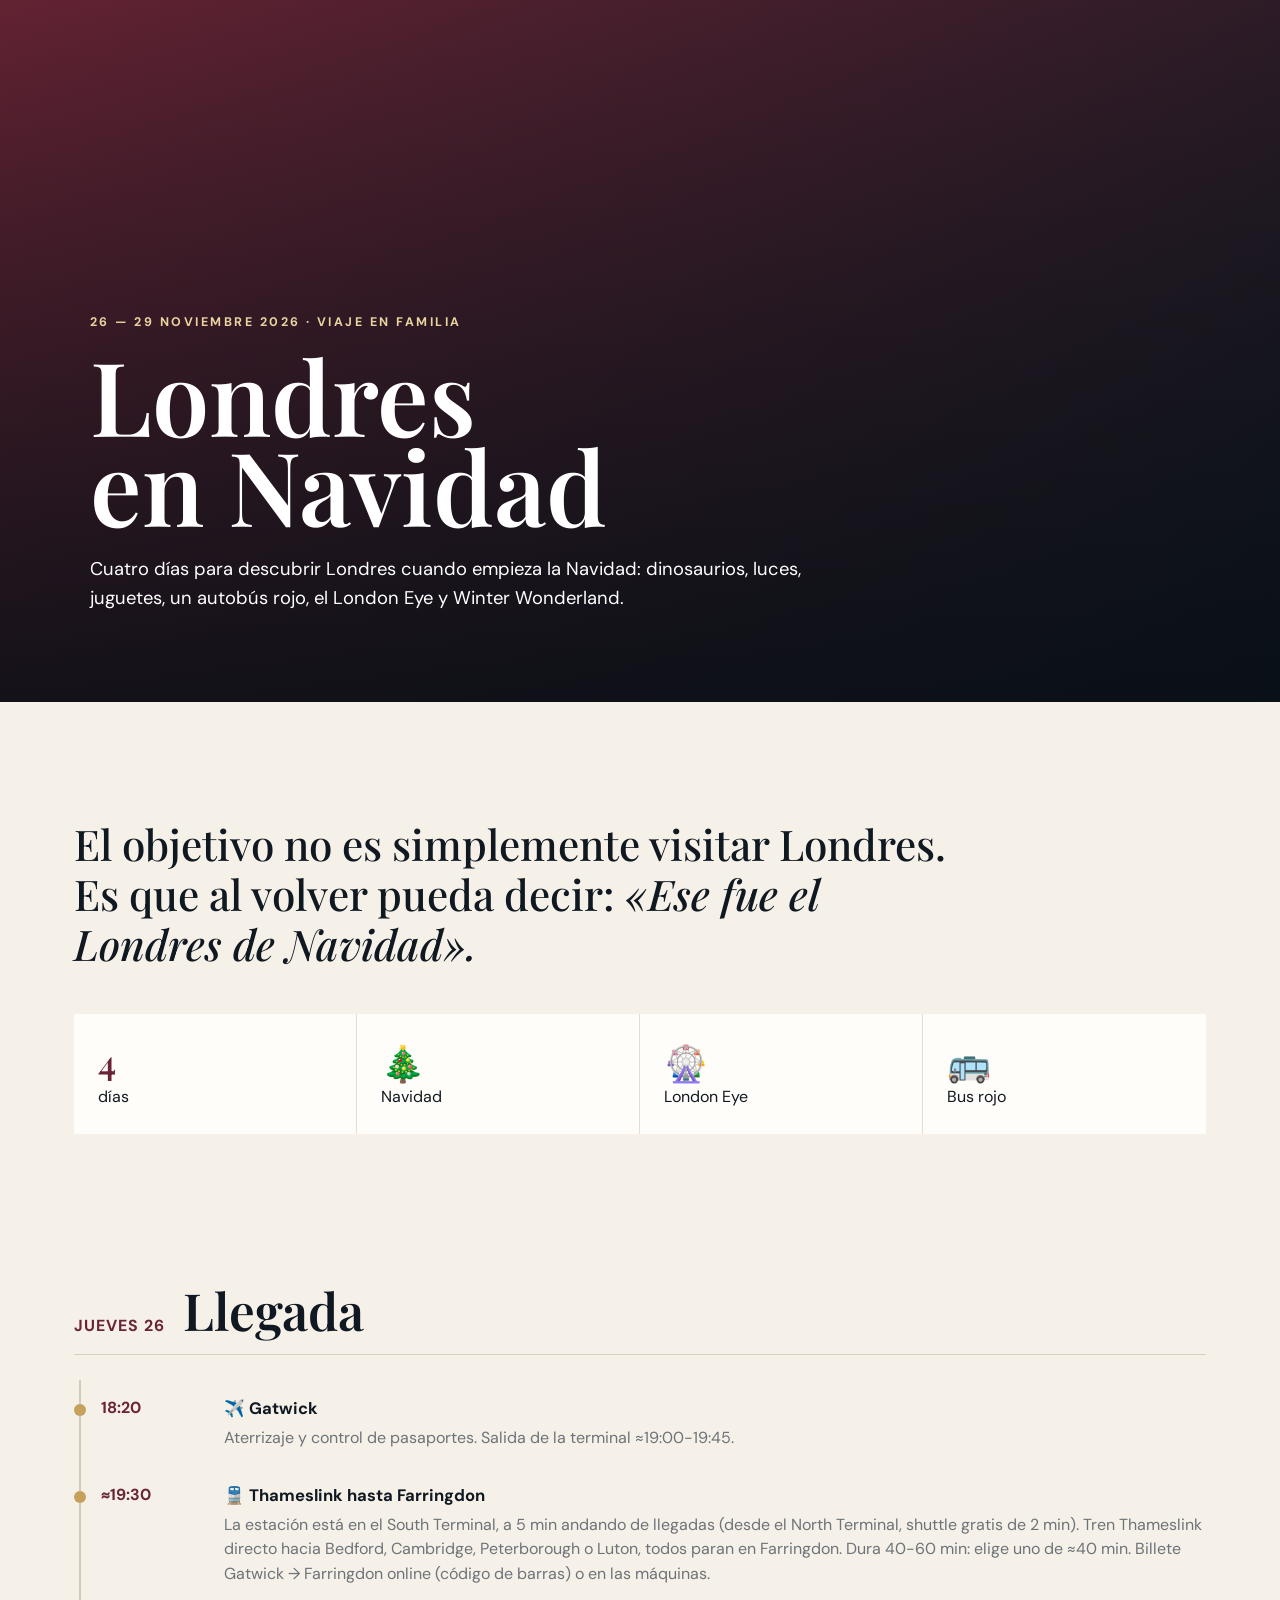
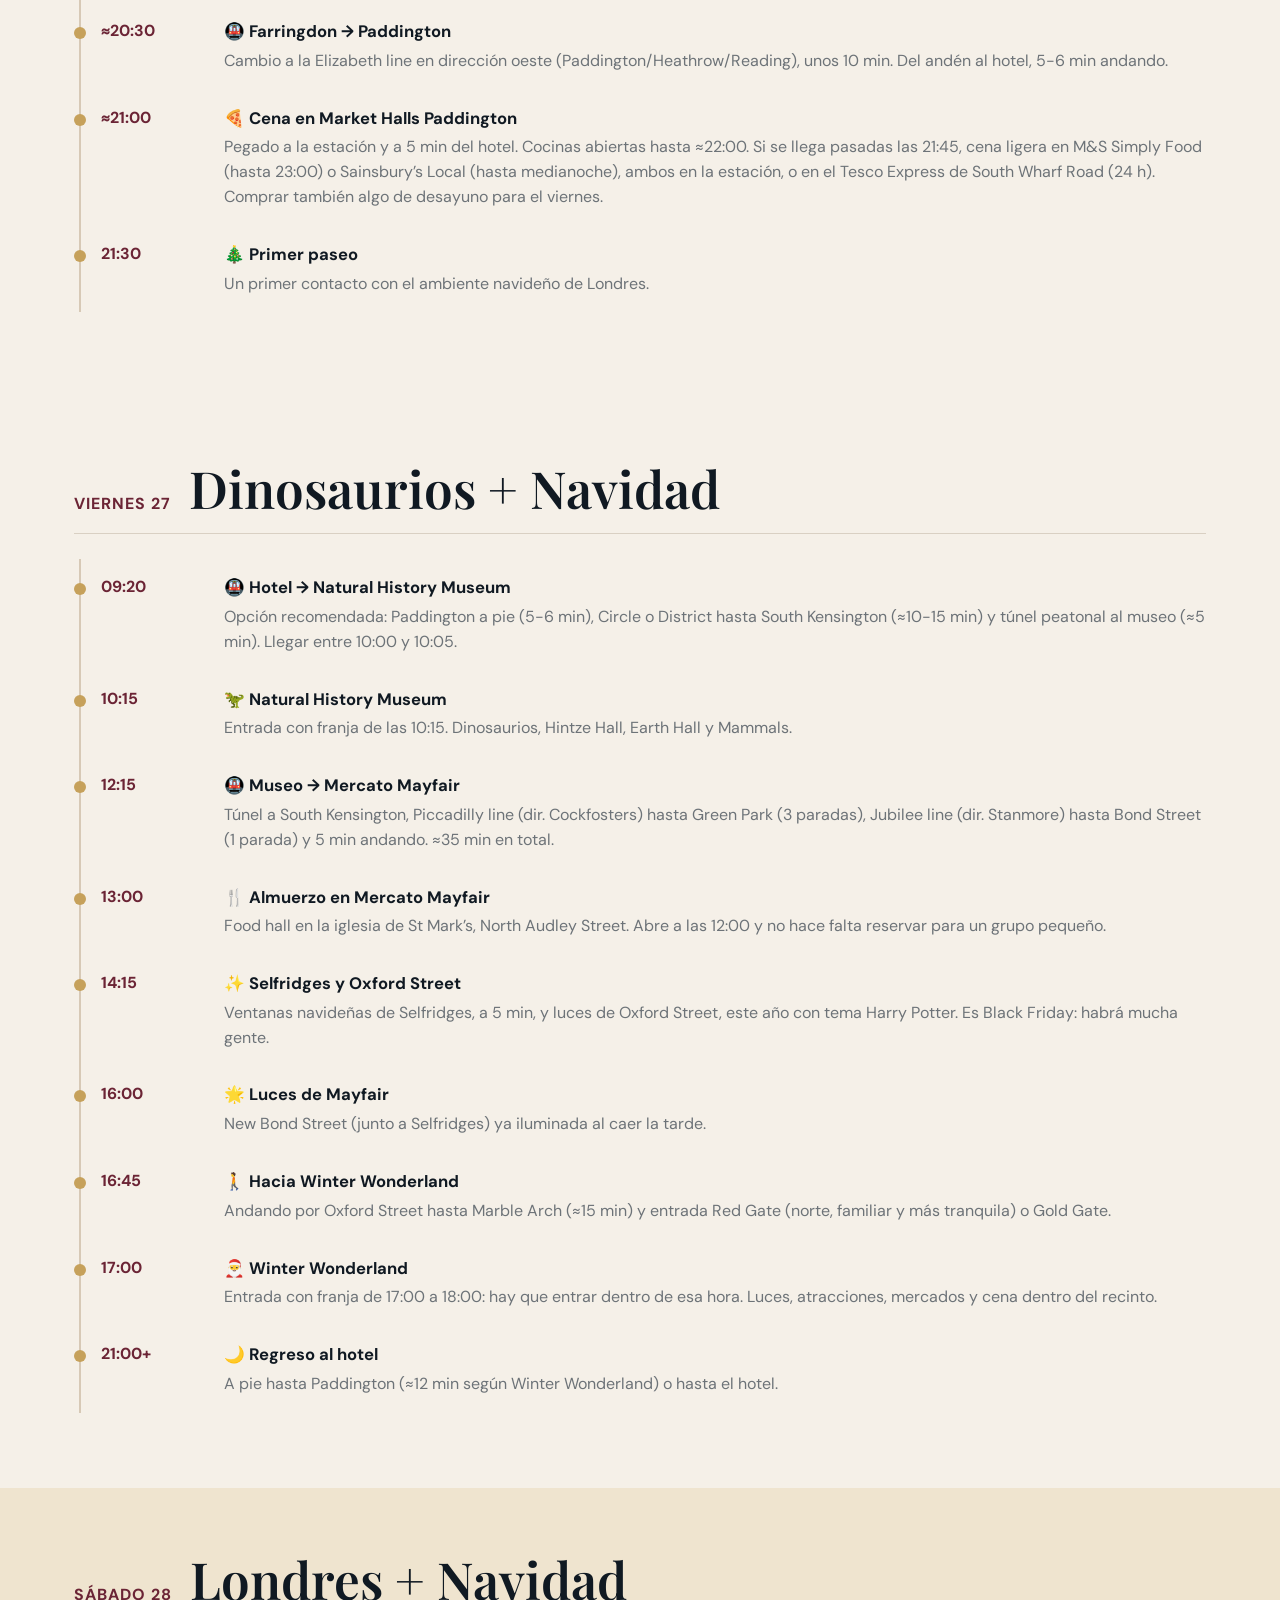
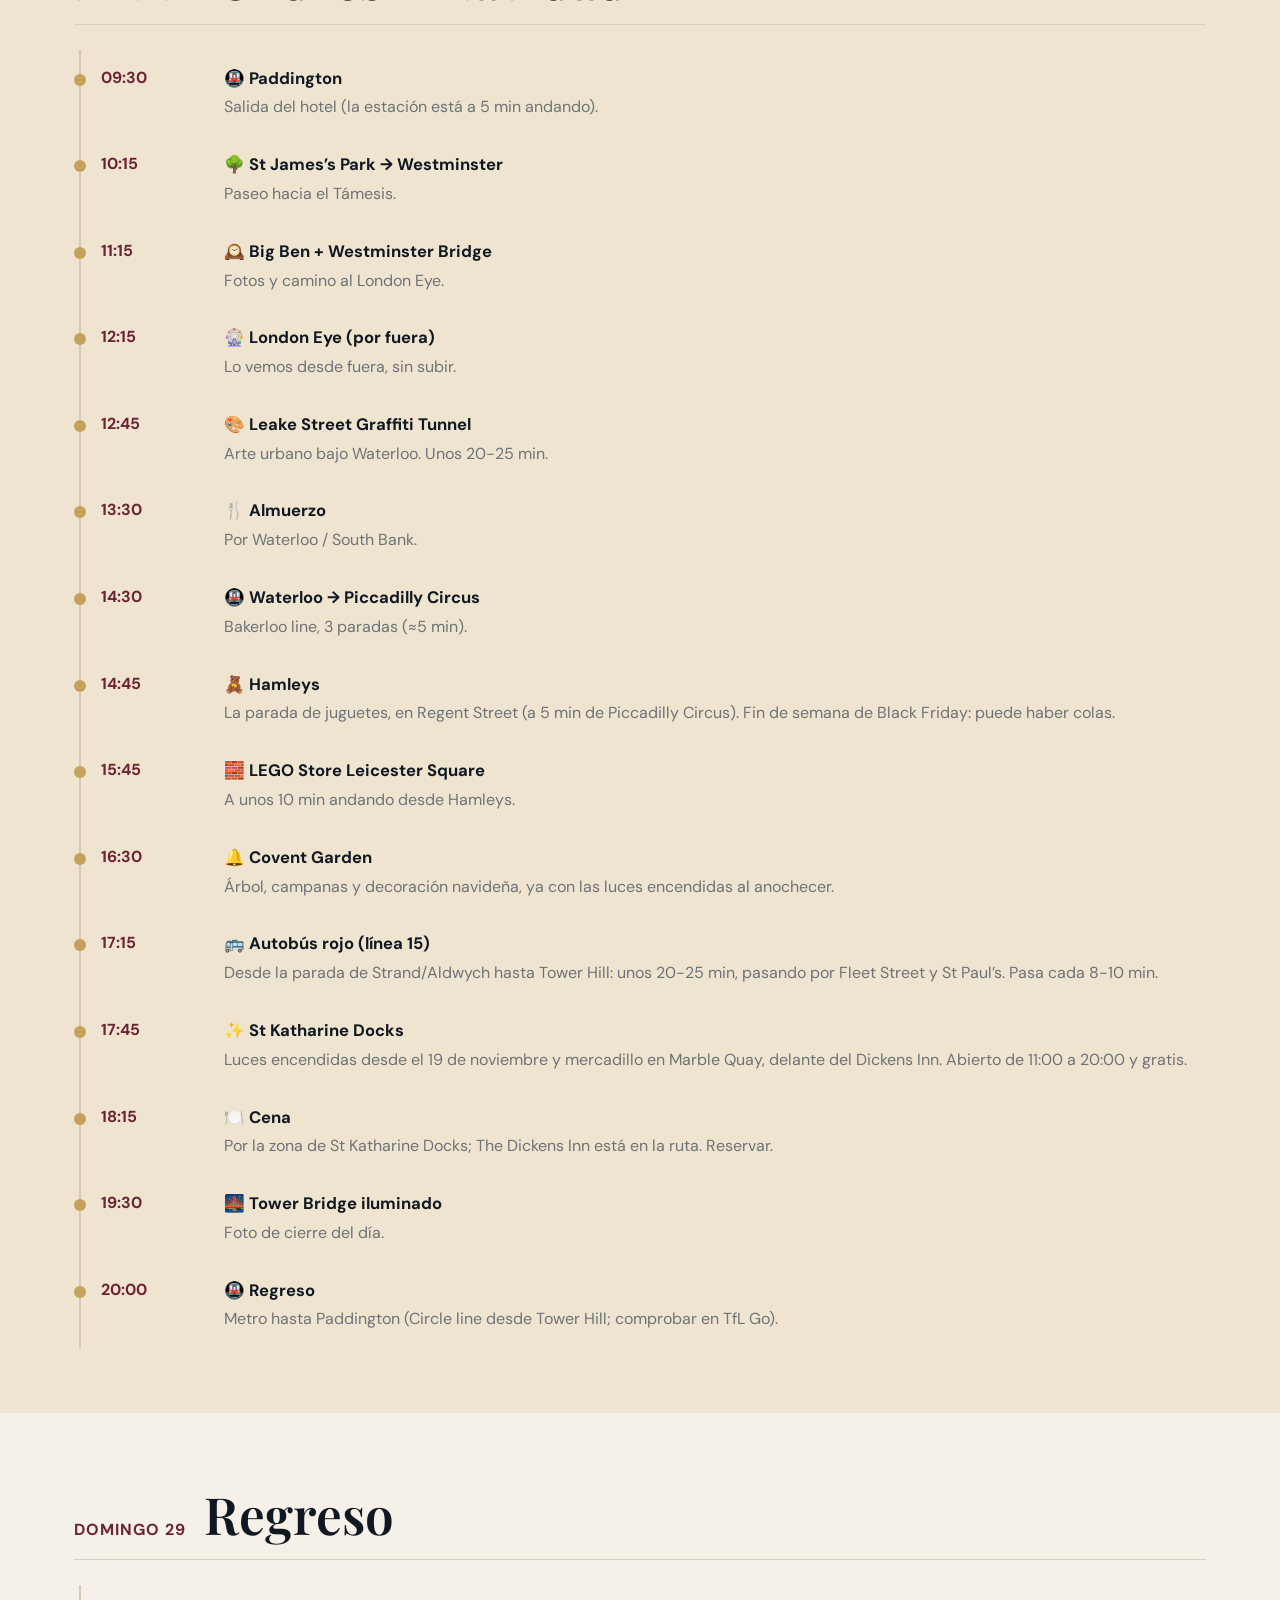
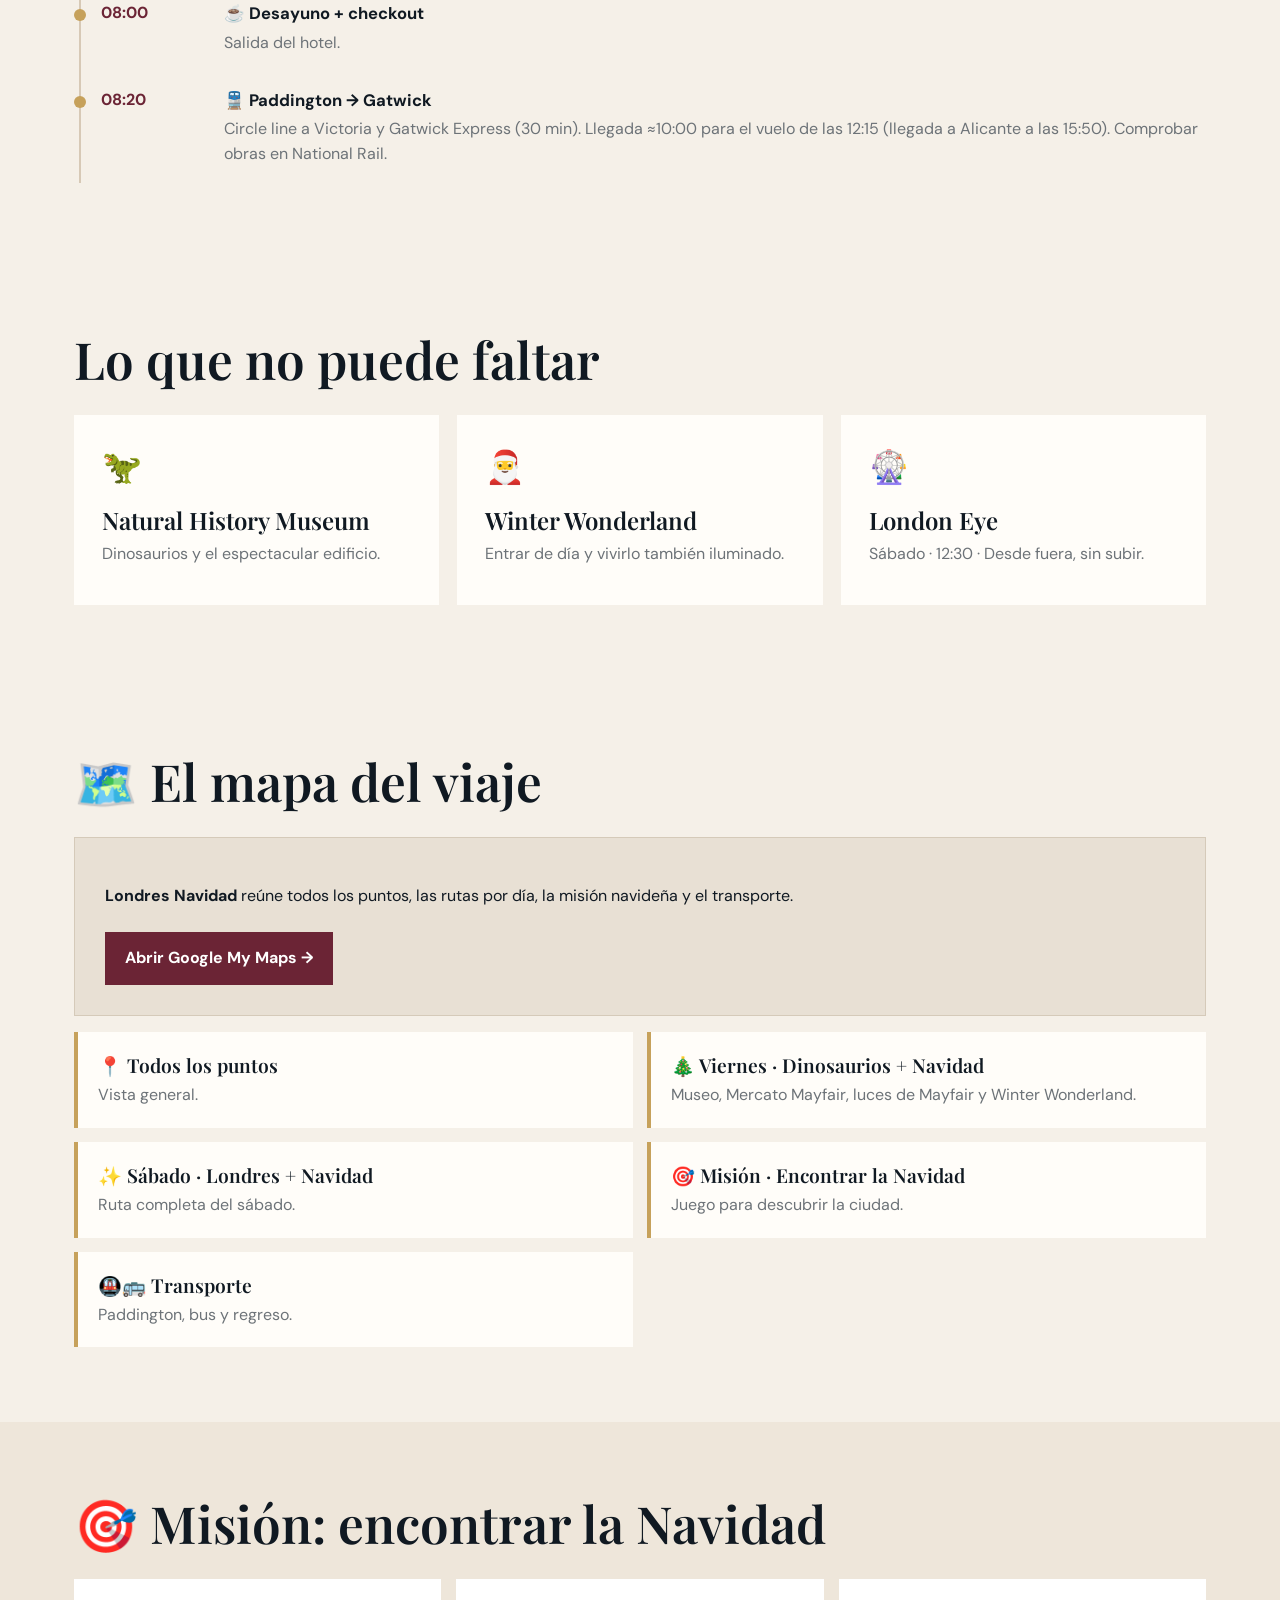
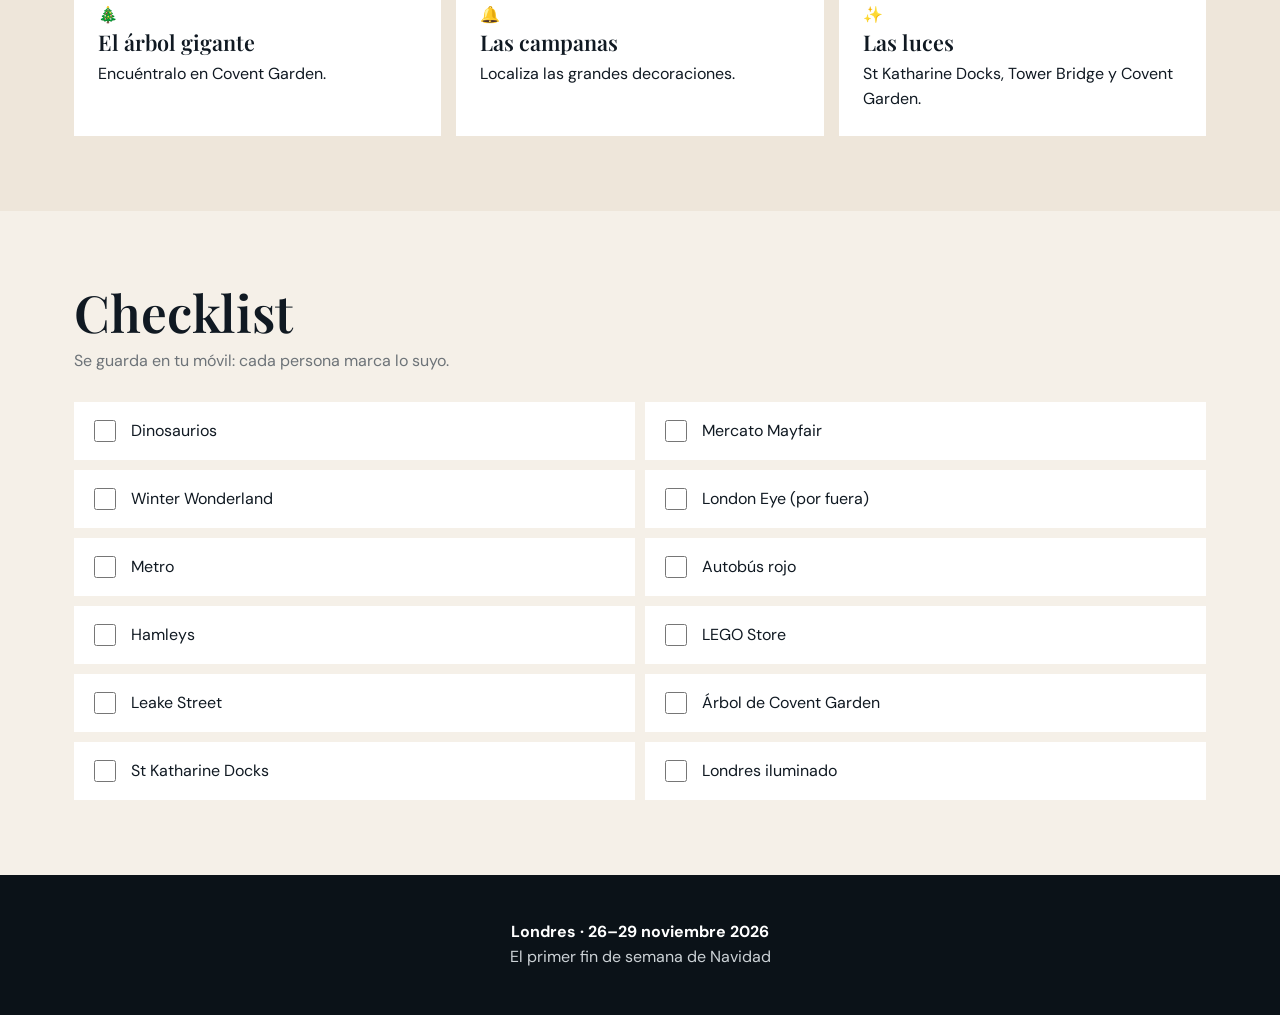
==== commit 041a67ed: "Jueves: cena ligera" ====
--- a/index.html
+++ b/index.html
@@ -42,8 +42,10 @@
 <section class="wrap">
 <div class="section-title"><span class="daynum">JUEVES 26</span><h2>Llegada</h2></div>
 <div class="timeline">
-<div class="item"><div class="time">18:20</div><div><h3>✈️ Gatwick</h3><p>Aterrizaje, control de pasaportes y tren hasta Paddington (Gatwick Express + Circle, o Thameslink + Elizabeth).</p></div></div>
-<div class="item"><div class="time">≈21:00</div><div><h3>🍕 Cena en Market Halls Paddington</h3><p>Pegado a la estación y a 5 min del hotel. Cocinas abiertas hasta ≈22:00. Si se llega muy tarde, cena ligera.</p></div></div>
+<div class="item"><div class="time">18:20</div><div><h3>✈️ Gatwick</h3><p>Aterrizaje y control de pasaportes. Salida de la terminal ≈19:00-19:45.</p></div></div>
+<div class="item"><div class="time">≈19:30</div><div><h3>🚆 Thameslink hasta Farringdon</h3><p>La estación está en el South Terminal, a 5 min andando de llegadas (desde el North Terminal, shuttle gratis de 2 min). Tren Thameslink directo hacia Bedford, Cambridge, Peterborough o Luton, todos paran en Farringdon. Dura 40-60 min: elige uno de ≈40 min. Billete Gatwick → Farringdon online (código de barras) o en las máquinas.</p></div></div>
+<div class="item"><div class="time">≈20:30</div><div><h3>🚇 Farringdon → Paddington</h3><p>Cambio a la Elizabeth line en dirección oeste (Paddington/Heathrow/Reading), unos 10 min. Del andén al hotel, 5-6 min andando.</p></div></div>
+<div class="item"><div class="time">≈21:00</div><div><h3>🍕 Cena en Market Halls Paddington</h3><p>Pegado a la estación y a 5 min del hotel. Cocinas abiertas hasta ≈22:00. Si se llega pasadas las 21:45, cena ligera en M&S Simply Food (hasta 23:00) o Sainsbury’s Local (hasta medianoche), ambos en la estación, o en el Tesco Express de South Wharf Road (24 h). Comprar también algo de desayuno para el viernes.</p></div></div>
 <div class="item"><div class="time">21:30</div><div><h3>🎄 Primer paseo</h3><p>Un primer contacto con el ambiente navideño de Londres.</p></div></div>
 </div>
 </section>
@@ -51,11 +53,15 @@
 <section class="wrap">
 <div class="section-title"><span class="daynum">VIERNES 27</span><h2>Dinosaurios + Navidad</h2></div>
 <div class="timeline">
-<div class="item"><div class="time">10:00</div><div><h3>🦖 Natural History Museum</h3><p>Dinosaurios, Hintze Hall, Earth Hall y Mammals.</p></div></div>
-<div class="item"><div class="time">12:30</div><div><h3>🍴 Almuerzo</h3><p>Pausa familiar.</p></div></div>
-<div class="item"><div class="time">14:00</div><div><h3>🌳 Kensington Gardens / Hyde Park</h3><p>Paseo hasta Winter Wonderland.</p></div></div>
-<div class="item"><div class="time">15:00</div><div><h3>🎅 Winter Wonderland</h3><p>Entrar todavía de día y quedarse para ver cómo se enciende. Entrada con franja horaria obligatoria: reservar online.</p></div></div>
-<div class="item"><div class="time">17:00+</div><div><h3>✨ Noche en Winter Wonderland</h3><p>Luces, atracciones, mercados y cena dentro del recinto.</p></div></div>
+<div class="item"><div class="time">09:20</div><div><h3>🚇 Hotel → Natural History Museum</h3><p>Opción recomendada: Paddington a pie (5-6 min), Circle o District hasta South Kensington (≈10-15 min) y túnel peatonal al museo (≈5 min). Llegar entre 10:00 y 10:05.</p></div></div>
+<div class="item"><div class="time">10:15</div><div><h3>🦖 Natural History Museum</h3><p>Entrada con franja de las 10:15. Dinosaurios, Hintze Hall, Earth Hall y Mammals.</p></div></div>
+<div class="item"><div class="time">12:15</div><div><h3>🚇 Museo → Mercato Mayfair</h3><p>Túnel a South Kensington, Piccadilly line (dir. Cockfosters) hasta Green Park (3 paradas), Jubilee line (dir. Stanmore) hasta Bond Street (1 parada) y 5 min andando. ≈35 min en total.</p></div></div>
+<div class="item"><div class="time">13:00</div><div><h3>🍴 Almuerzo en Mercato Mayfair</h3><p>Food hall en la iglesia de St Mark’s, North Audley Street. Abre a las 12:00 y no hace falta reservar para un grupo pequeño.</p></div></div>
+<div class="item"><div class="time">14:15</div><div><h3>✨ Selfridges y Oxford Street</h3><p>Ventanas navideñas de Selfridges, a 5 min, y luces de Oxford Street, este año con tema Harry Potter. Es Black Friday: habrá mucha gente.</p></div></div>
+<div class="item"><div class="time">16:00</div><div><h3>🌟 Luces de Mayfair</h3><p>New Bond Street (junto a Selfridges) ya iluminada al caer la tarde.</p></div></div>
+<div class="item"><div class="time">16:45</div><div><h3>🚶 Hacia Winter Wonderland</h3><p>Andando por Oxford Street hasta Marble Arch (≈15 min) y entrada Red Gate (norte, familiar y más tranquila) o Gold Gate.</p></div></div>
+<div class="item"><div class="time">17:00</div><div><h3>🎅 Winter Wonderland</h3><p>Entrada con franja de 17:00 a 18:00: hay que entrar dentro de esa hora. Luces, atracciones, mercados y cena dentro del recinto.</p></div></div>
+<div class="item"><div class="time">21:00+</div><div><h3>🌙 Regreso al hotel</h3><p>A pie hasta Paddington (≈12 min según Winter Wonderland) o hasta el hotel.</p></div></div>
 </div>
 </section>
 
@@ -68,10 +74,12 @@
 <div class="item"><div class="time">12:15</div><div><h3>🎡 London Eye (por fuera)</h3><p>Lo vemos desde fuera, sin subir.</p></div></div>
 <div class="item"><div class="time">12:45</div><div><h3>🎨 Leake Street Graffiti Tunnel</h3><p>Arte urbano bajo Waterloo. Unos 20-25 min.</p></div></div>
 <div class="item"><div class="time">13:30</div><div><h3>🍴 Almuerzo</h3><p>Por Waterloo / South Bank.</p></div></div>
-<div class="item"><div class="time">14:30</div><div><h3>🚌 Autobús rojo</h3><p>Hacia el West End: el transporte también es parte de la aventura.</p></div></div>
-<div class="item"><div class="time">14:45</div><div><h3>🧱 West End</h3><p>LEGO Store Leicester Square, Hamleys y Covent Garden: elegir según el tiempo.</p></div></div>
-<div class="item"><div class="time">≈16:00</div><div><h3>🏙️ Horizon 22</h3><p>Gratis con reserva previa. Hora por confirmar al reservar; cierra a las 17:00 los sábados. Elizabeth line hasta Liverpool Street.</p></div></div>
-<div class="item"><div class="time">17:15</div><div><h3>✨ St Katharine Docks</h3><p>Luces y mercadillo junto al agua (comprobar fechas de 2026).</p></div></div>
+<div class="item"><div class="time">14:30</div><div><h3>🚇 Waterloo → Piccadilly Circus</h3><p>Bakerloo line, 3 paradas (≈5 min).</p></div></div>
+<div class="item"><div class="time">14:45</div><div><h3>🧸 Hamleys</h3><p>La parada de juguetes, en Regent Street (a 5 min de Piccadilly Circus). Fin de semana de Black Friday: puede haber colas.</p></div></div>
+<div class="item"><div class="time">15:45</div><div><h3>🧱 LEGO Store Leicester Square</h3><p>A unos 10 min andando desde Hamleys.</p></div></div>
+<div class="item"><div class="time">16:30</div><div><h3>🔔 Covent Garden</h3><p>Árbol, campanas y decoración navideña, ya con las luces encendidas al anochecer.</p></div></div>
+<div class="item"><div class="time">17:15</div><div><h3>🚌 Autobús rojo (línea 15)</h3><p>Desde la parada de Strand/Aldwych hasta Tower Hill: unos 20-25 min, pasando por Fleet Street y St Paul’s. Pasa cada 8-10 min.</p></div></div>
+<div class="item"><div class="time">17:45</div><div><h3>✨ St Katharine Docks</h3><p>Luces encendidas desde el 19 de noviembre y mercadillo en Marble Quay, delante del Dickens Inn. Abierto de 11:00 a 20:00 y gratis.</p></div></div>
 <div class="item"><div class="time">18:15</div><div><h3>🍽️ Cena</h3><p>Por la zona de St Katharine Docks; The Dickens Inn está en la ruta. Reservar.</p></div></div>
 <div class="item"><div class="time">19:30</div><div><h3>🌉 Tower Bridge iluminado</h3><p>Foto de cierre del día.</p></div></div>
 <div class="item"><div class="time">20:00</div><div><h3>🚇 Regreso</h3><p>Metro hasta Paddington (Circle line desde Tower Hill; comprobar en TfL Go).</p></div></div>
@@ -92,7 +100,7 @@
 <a href="https://www.google.com/maps/d/viewer?mid=1J6tkQfCqBDJj_C6CJNH0YXdwuNAOmXw&usp=sharing" target="_blank">Abrir Google My Maps →</a></div>
 <div class="layers">
 <div class="layer"><h3>📍 Todos los puntos</h3><p>Vista general.</p></div>
-<div class="layer"><h3>🎄 Viernes · Dinosaurios + Navidad</h3><p>Museo, Hyde Park y Winter Wonderland.</p></div>
+<div class="layer"><h3>🎄 Viernes · Dinosaurios + Navidad</h3><p>Museo, Mercato Mayfair, luces de Mayfair y Winter Wonderland.</p></div>
 <div class="layer"><h3>✨ Sábado · Londres + Navidad</h3><p>Ruta completa del sábado.</p></div>
 <div class="layer"><h3>🎯 Misión · Encontrar la Navidad</h3><p>Juego para descubrir la ciudad.</p></div>
 <div class="layer"><h3>🚇🚌 Transporte</h3><p>Paddington, bus y regreso.</p></div>
@@ -104,9 +112,9 @@
 <div class="mission-card">✨<strong>Las luces</strong>St Katharine Docks, Tower Bridge y Covent Garden.</div></div></div></section>
 
 <section class="wrap"><h2>Checklist</h2><p class="note">Se guarda en tu móvil: cada persona marca lo suyo.</p><div class="check">
-<div>☐ Dinosaurios</div><div>☐ Winter Wonderland</div><div>☐ London Eye (por fuera)</div><div>☐ Metro</div>
+<div>☐ Dinosaurios</div><div>☐ Mercato Mayfair</div><div>☐ Winter Wonderland</div><div>☐ London Eye (por fuera)</div><div>☐ Metro</div>
 <div>☐ Autobús rojo</div><div>☐ Hamleys</div><div>☐ LEGO Store</div><div>☐ Leake Street</div>
-<div>☐ Árbol de Covent Garden</div><div>☐ Horizon 22</div><div>☐ St Katharine Docks</div><div>☐ Londres iluminado</div></div></section>
+<div>☐ Árbol de Covent Garden</div><div>☐ St Katharine Docks</div><div>☐ Londres iluminado</div></div></section>
 </main>
 <footer class="footer"><strong>Londres · 26–29 noviembre 2026</strong><br>El primer fin de semana de Navidad</footer>
 <script>
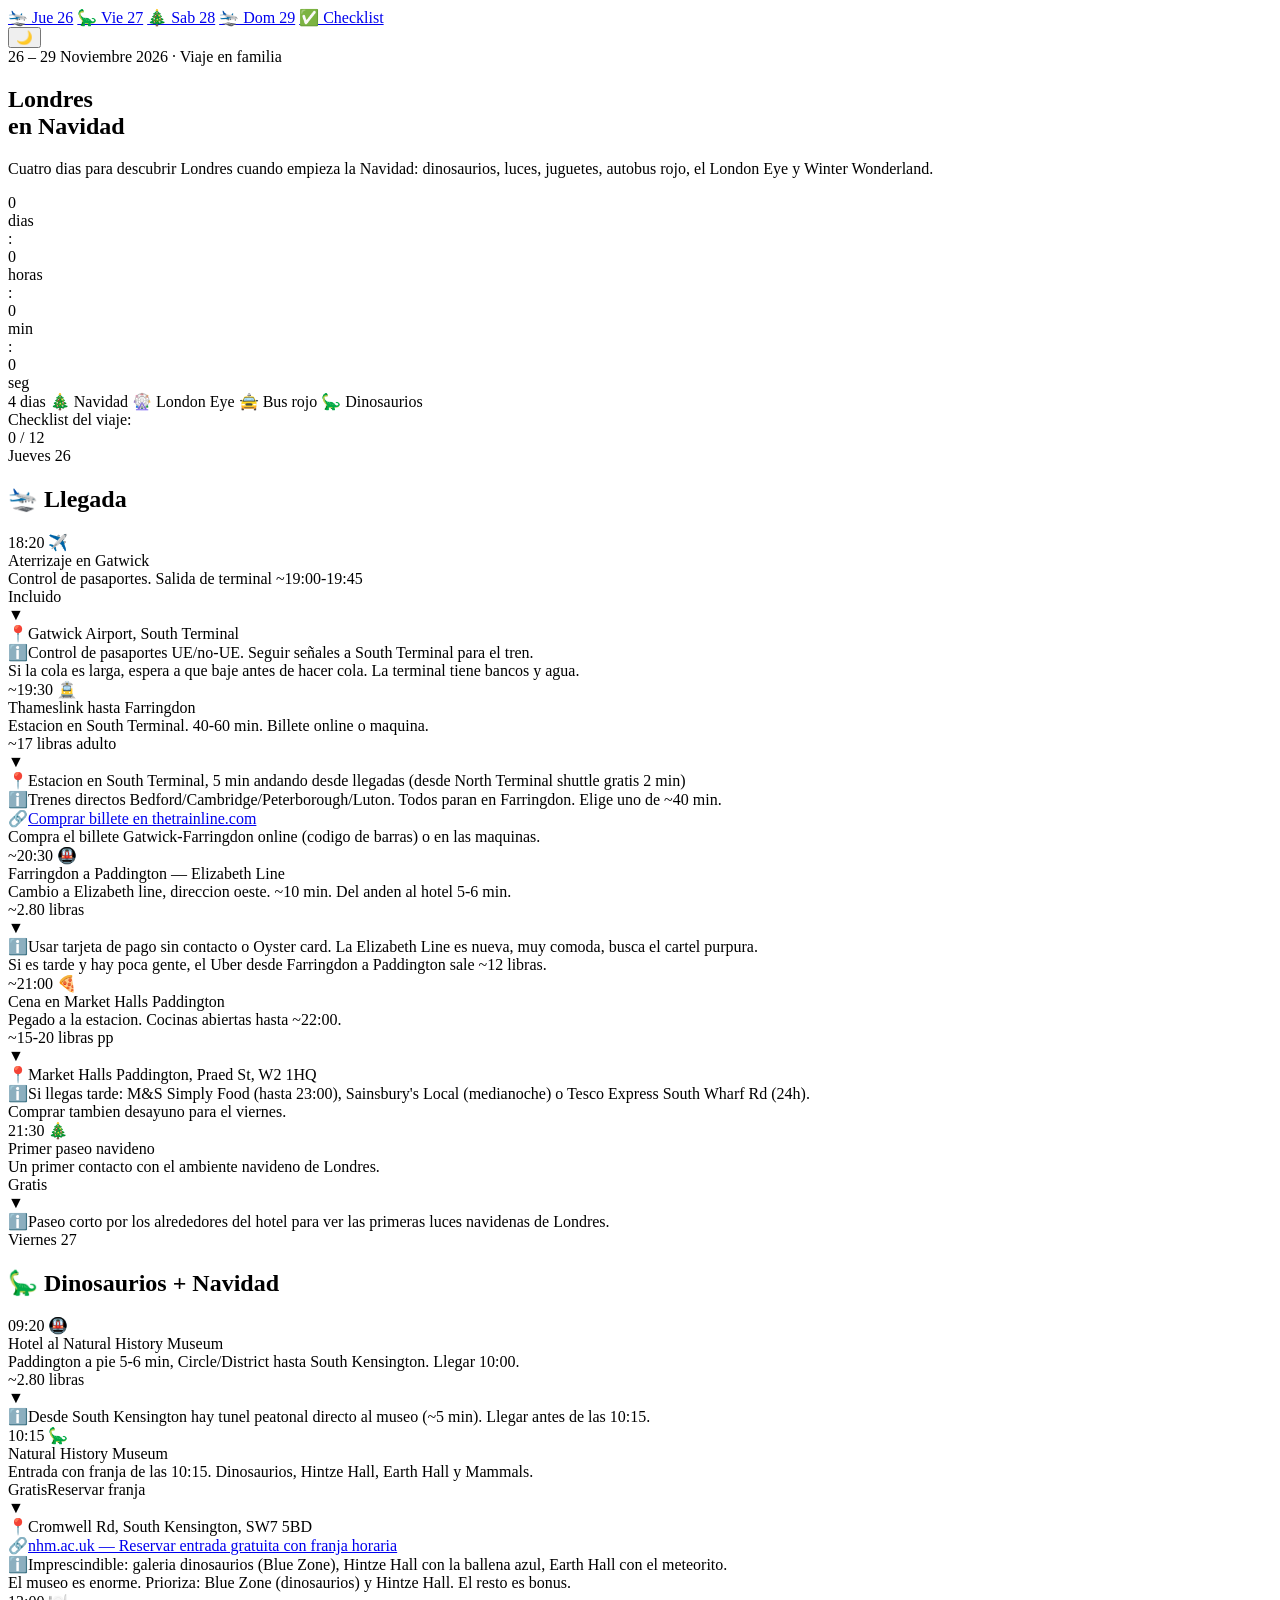
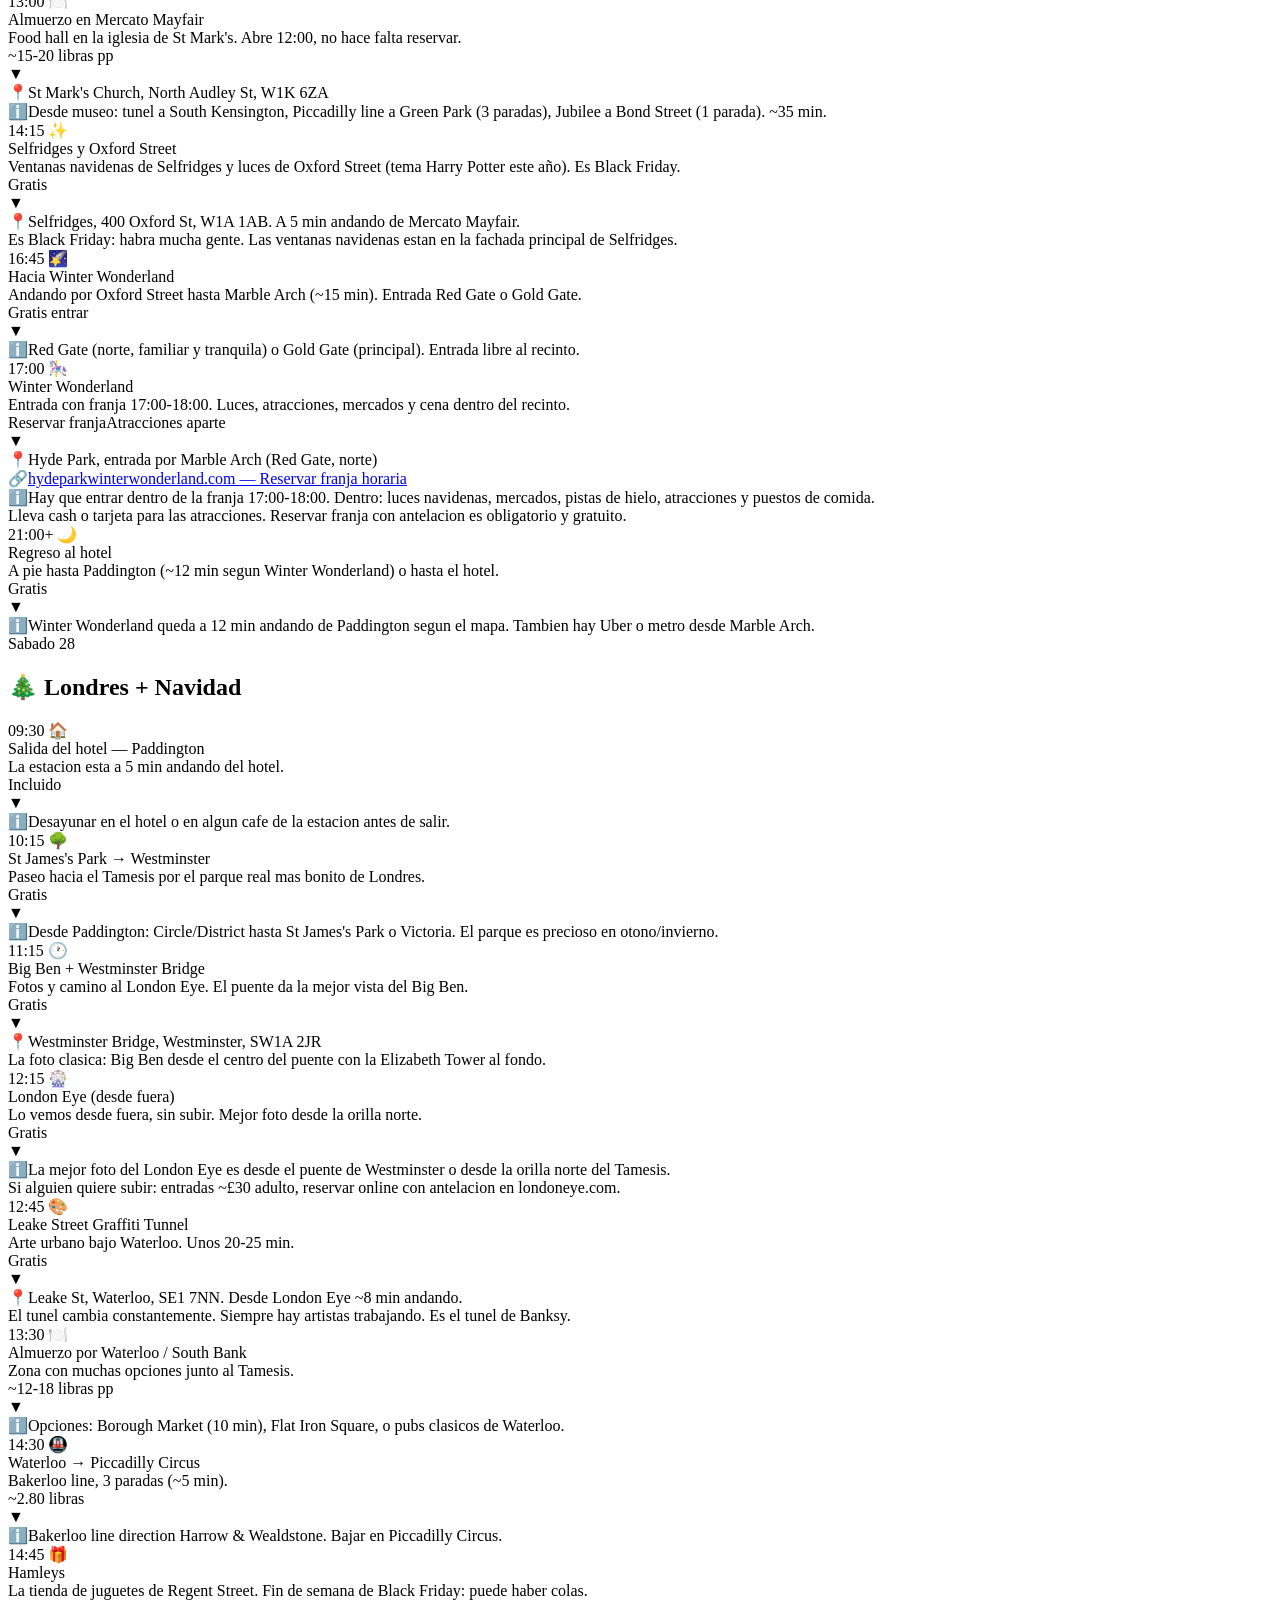
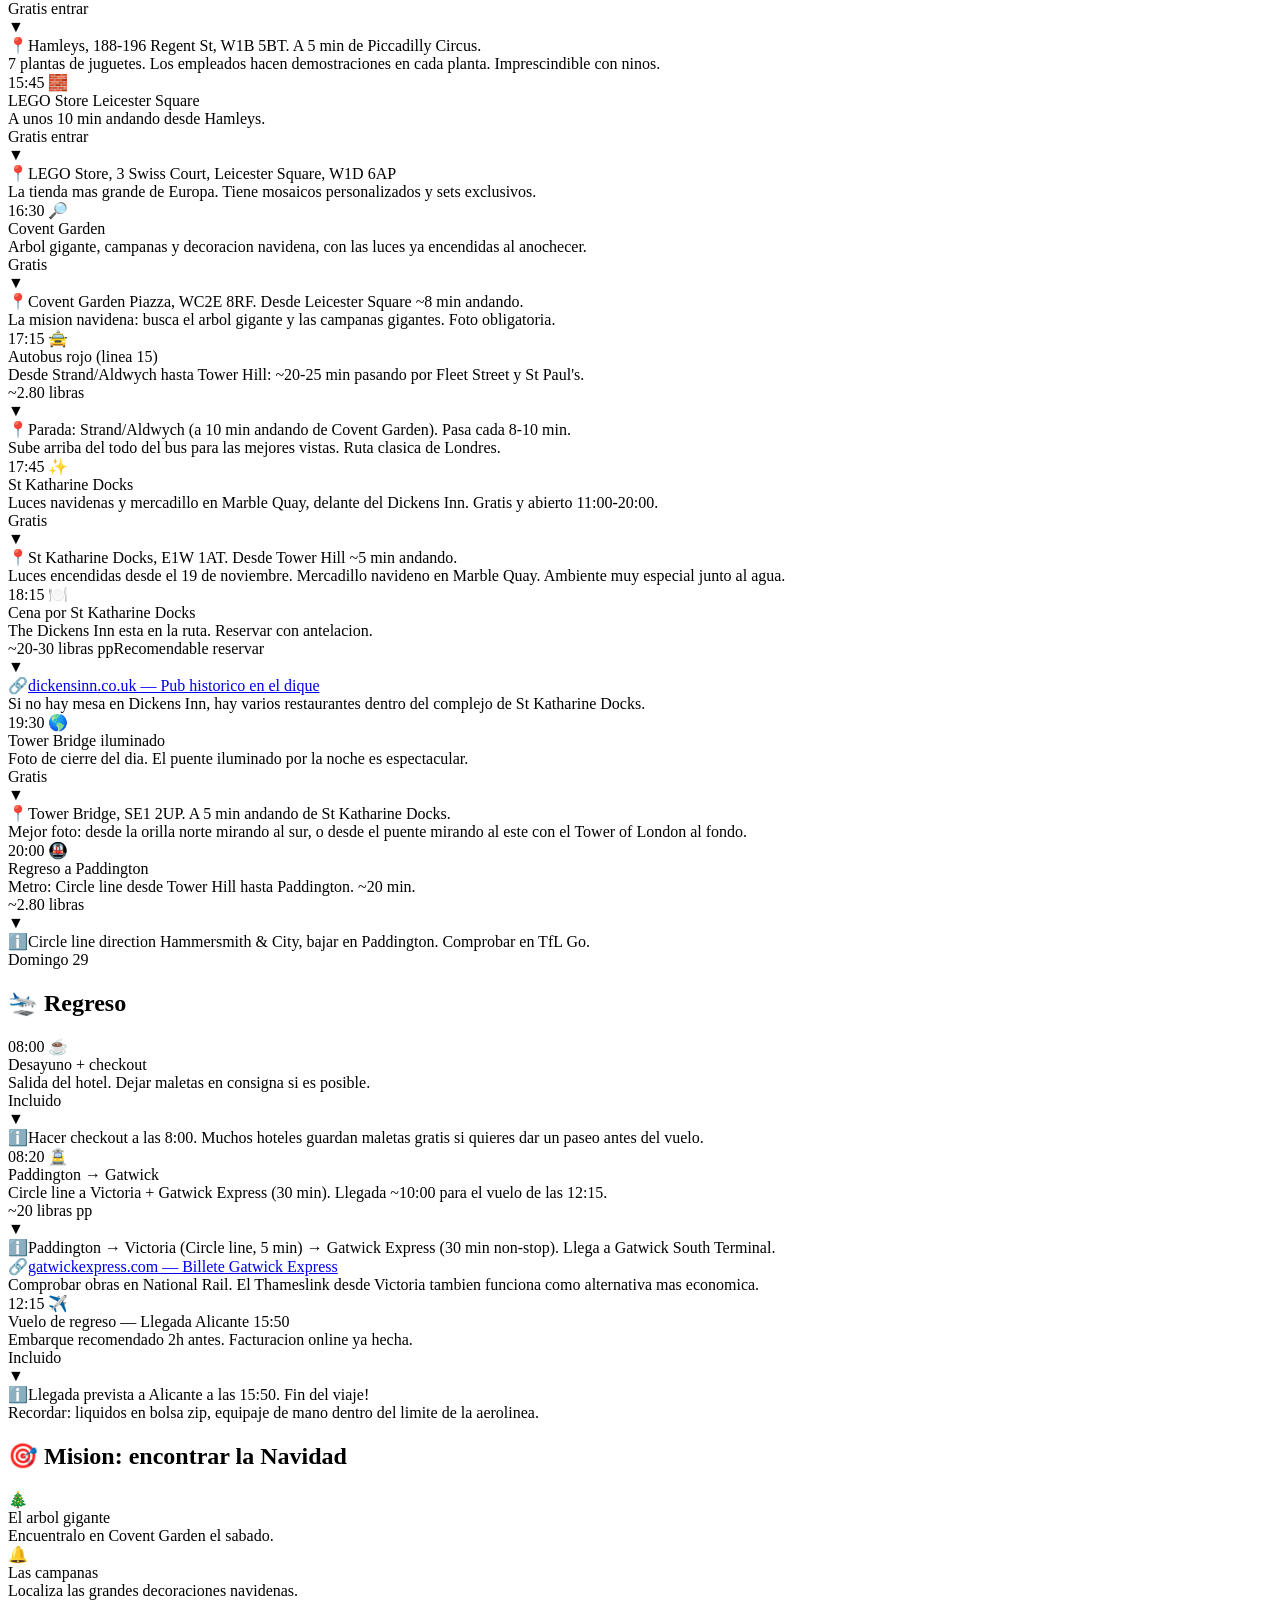
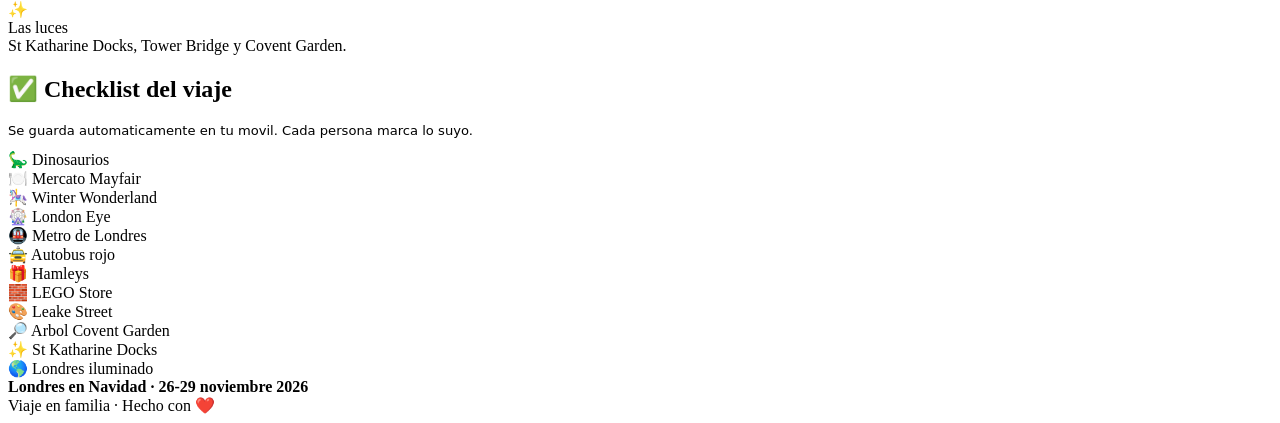
==== commit e02a832a: "Jueves: cena ligera" ====
--- a/index.html
+++ b/index.html
@@ -1,132 +1,924 @@
-<!doctype html>
-<html lang="es">
-<head>
-<meta charset="utf-8">
-<meta name="viewport" content="width=device-width, initial-scale=1, viewport-fit=cover">
-<title>Londres · Navidad 2026</title>
-<link rel="preconnect" href="https://fonts.googleapis.com">
-<link rel="preconnect" href="https://fonts.gstatic.com" crossorigin>
-<link href="https://fonts.googleapis.com/css2?family=DM+Sans:wght@400;500;600;700&family=Playfair+Display:wght@500;600;700&display=swap" rel="stylesheet">
-<style>
-:root{box-sizing:border-box;padding-top:env(safe-area-inset-top,0px);padding-bottom:env(safe-area-inset-bottom,0px);--navy:#101922;--wine:#6b2435;--cream:#f5f0e8;--paper:#fffdf9;--gold:#c6a15b;--muted:#6d7378}
-*{box-sizing:border-box}body{margin:0;background:var(--cream);color:var(--navy);font-family:"DM Sans",sans-serif;line-height:1.55}
-a{color:inherit}.hero{min-height:78vh;color:#fff;display:flex;align-items:flex-end;padding:7vw;background:linear-gradient(180deg,rgba(8,14,20,.08),rgba(8,14,20,.82)),url("https://images.unsplash.com/photo-1513635269975-59663e0ac1ad?auto=format&fit=crop&w=2400&q=90") center/cover,linear-gradient(135deg,#6b2435,#101922)}
-.hero-inner{max-width:1050px}.kicker{font-size:.78rem;letter-spacing:.2em;text-transform:uppercase;color:#ead5a1;font-weight:700}.hero h1{font:600 clamp(3.4rem,8vw,7.6rem)/.88 "Playfair Display",serif;margin:18px 0 25px}.hero p{font-size:1.15rem;max-width:720px;margin:0}
-.wrap{max-width:1180px;margin:auto;padding:75px 24px}.lead{font:500 clamp(1.8rem,3.3vw,3rem)/1.18 "Playfair Display",serif;max-width:900px}
-.grid4{display:grid;grid-template-columns:repeat(4,1fr);margin-top:45px}.stat{background:var(--paper);padding:24px;border-right:1px solid #e5ddd1}.stat:last-child{border:0}.stat b{display:block;font:600 2.2rem "Playfair Display",serif;color:var(--wine)}
-h2{font:600 clamp(2.1rem,4vw,3.7rem)/1.05 "Playfair Display",serif;margin:0}.section-title{display:flex;align-items:baseline;gap:18px;border-bottom:1px solid #d9d0c3;padding-bottom:16px;margin-bottom:8px}.daynum{color:var(--wine);font-weight:700;letter-spacing:.06em}
-.timeline{border-left:2px solid #d7c9b6;margin:25px 0 0 5px}.item{display:grid;grid-template-columns:105px 1fr;gap:18px;padding:16px 0 16px 20px;position:relative}.item:before{content:"";position:absolute;left:-7px;top:24px;width:12px;height:12px;background:var(--gold);border-radius:50%}.time{color:var(--wine);font-weight:700}.item h3{margin:0 0 4px;font-size:1.04rem}.item p{margin:0;color:var(--muted)}
-.feature{background:#efe4cf;color:var(--navy)}.feature .wrap{padding-top:65px;padding-bottom:65px}.cards{display:grid;grid-template-columns:repeat(3,1fr);gap:18px;margin-top:28px}.card{background:var(--paper);color:var(--navy);padding:28px;min-height:190px}.card .emoji{font-size:2rem}.card h3{font:600 1.5rem "Playfair Display",serif;margin:12px 0 6px}.card p{margin:0;color:var(--muted)}
-.map{background:#e8e0d4;border:1px solid #d5cab9;padding:30px;margin-top:28px}.map a{display:inline-block;background:var(--wine);color:#fff;text-decoration:none;padding:14px 20px;font-weight:700;margin-top:8px}.layers{display:grid;grid-template-columns:repeat(2,1fr);gap:14px;margin-top:16px}.layer{background:var(--paper);padding:20px;border-left:4px solid var(--gold)}.layer h3{margin:0 0 5px;font:600 1.2rem "Playfair Display",serif}.layer p{margin:0;color:var(--muted)}
-.mission{background:#eee6da}.mission-grid{display:grid;grid-template-columns:repeat(3,1fr);gap:15px;margin-top:28px}.mission-card{background:#fff;padding:24px}.mission-card strong{display:block;font:600 1.35rem "Playfair Display",serif;margin-bottom:6px}
-.check{display:grid;grid-template-columns:repeat(2,1fr);gap:10px;margin-top:28px}.check div{background:#fff;padding:13px 16px}.check label{display:flex;gap:12px;align-items:center;cursor:pointer;min-height:32px}.check input{width:22px;height:22px;accent-color:var(--wine);flex:none}.check .done span{text-decoration:line-through;opacity:.55}.note{color:var(--muted);margin:10px 0 0}.footer{background:#0b1218;color:#ccd2d6;text-align:center;padding:45px 20px}.footer strong{color:#fff}
-@media(max-width:760px){.hero{min-height:70vh;padding:45px 24px}.grid4,.cards,.layers,.mission-grid,.check{grid-template-columns:1fr}.stat{border-right:0;border-bottom:1px solid #e5ddd1}.wrap{padding:55px 18px}.item{grid-template-columns:72px 1fr;gap:10px}.hero h1{font-size:clamp(3rem,17vw,5rem)}}
-</style>
-</head>
-<body>
-
-<header class="hero"><div class="hero-inner">
-<div class="kicker">26 — 29 noviembre 2026 · Viaje en familia</div>
-<h1>Londres<br>en Navidad</h1>
-<p>Cuatro días para descubrir Londres cuando empieza la Navidad: dinosaurios, luces, juguetes, un autobús rojo, el London Eye y Winter Wonderland.</p>
-</div></header>
-
-<main>
-<section class="wrap">
-<p class="lead">El objetivo no es simplemente visitar Londres. Es que al volver pueda decir: <em>«Ese fue el Londres de Navidad».</em></p>
-<div class="grid4">
-<div class="stat"><b>4</b> días</div><div class="stat"><b>🎄</b> Navidad</div><div class="stat"><b>🎡</b> London Eye</div><div class="stat"><b>🚌</b> Bus rojo</div>
-</div>
-</section>
-
-<section class="wrap">
-<div class="section-title"><span class="daynum">JUEVES 26</span><h2>Llegada</h2></div>
-<div class="timeline">
-<div class="item"><div class="time">18:20</div><div><h3>✈️ Gatwick</h3><p>Aterrizaje y control de pasaportes. Salida de la terminal ≈19:00-19:45.</p></div></div>
-<div class="item"><div class="time">≈19:30</div><div><h3>🚆 Thameslink hasta Farringdon</h3><p>La estación está en el South Terminal, a 5 min andando de llegadas (desde el North Terminal, shuttle gratis de 2 min). Tren Thameslink directo hacia Bedford, Cambridge, Peterborough o Luton, todos paran en Farringdon. Dura 40-60 min: elige uno de ≈40 min. Billete Gatwick → Farringdon online (código de barras) o en las máquinas.</p></div></div>
-<div class="item"><div class="time">≈20:30</div><div><h3>🚇 Farringdon → Paddington</h3><p>Cambio a la Elizabeth line en dirección oeste (Paddington/Heathrow/Reading), unos 10 min. Del andén al hotel, 5-6 min andando.</p></div></div>
-<div class="item"><div class="time">≈21:00</div><div><h3>🍕 Cena en Market Halls Paddington</h3><p>Pegado a la estación y a 5 min del hotel. Cocinas abiertas hasta ≈22:00. Si se llega pasadas las 21:45, cena ligera en M&S Simply Food (hasta 23:00) o Sainsbury’s Local (hasta medianoche), ambos en la estación, o en el Tesco Express de South Wharf Road (24 h). Comprar también algo de desayuno para el viernes.</p></div></div>
-<div class="item"><div class="time">21:30</div><div><h3>🎄 Primer paseo</h3><p>Un primer contacto con el ambiente navideño de Londres.</p></div></div>
-</div>
-</section>
-
-<section class="wrap">
-<div class="section-title"><span class="daynum">VIERNES 27</span><h2>Dinosaurios + Navidad</h2></div>
-<div class="timeline">
-<div class="item"><div class="time">09:20</div><div><h3>🚇 Hotel → Natural History Museum</h3><p>Opción recomendada: Paddington a pie (5-6 min), Circle o District hasta South Kensington (≈10-15 min) y túnel peatonal al museo (≈5 min). Llegar entre 10:00 y 10:05.</p></div></div>
-<div class="item"><div class="time">10:15</div><div><h3>🦖 Natural History Museum</h3><p>Entrada con franja de las 10:15. Dinosaurios, Hintze Hall, Earth Hall y Mammals.</p></div></div>
-<div class="item"><div class="time">12:15</div><div><h3>🚇 Museo → Mercato Mayfair</h3><p>Túnel a South Kensington, Piccadilly line (dir. Cockfosters) hasta Green Park (3 paradas), Jubilee line (dir. Stanmore) hasta Bond Street (1 parada) y 5 min andando. ≈35 min en total.</p></div></div>
-<div class="item"><div class="time">13:00</div><div><h3>🍴 Almuerzo en Mercato Mayfair</h3><p>Food hall en la iglesia de St Mark’s, North Audley Street. Abre a las 12:00 y no hace falta reservar para un grupo pequeño.</p></div></div>
-<div class="item"><div class="time">14:15</div><div><h3>✨ Selfridges y Oxford Street</h3><p>Ventanas navideñas de Selfridges, a 5 min, y luces de Oxford Street, este año con tema Harry Potter. Es Black Friday: habrá mucha gente.</p></div></div>
-<div class="item"><div class="time">16:00</div><div><h3>🌟 Luces de Mayfair</h3><p>New Bond Street (junto a Selfridges) ya iluminada al caer la tarde.</p></div></div>
-<div class="item"><div class="time">16:45</div><div><h3>🚶 Hacia Winter Wonderland</h3><p>Andando por Oxford Street hasta Marble Arch (≈15 min) y entrada Red Gate (norte, familiar y más tranquila) o Gold Gate.</p></div></div>
-<div class="item"><div class="time">17:00</div><div><h3>🎅 Winter Wonderland</h3><p>Entrada con franja de 17:00 a 18:00: hay que entrar dentro de esa hora. Luces, atracciones, mercados y cena dentro del recinto.</p></div></div>
-<div class="item"><div class="time">21:00+</div><div><h3>🌙 Regreso al hotel</h3><p>A pie hasta Paddington (≈12 min según Winter Wonderland) o hasta el hotel.</p></div></div>
-</div>
-</section>
-
-<section class="feature"><div class="wrap">
-<div class="section-title"><span class="daynum">SÁBADO 28</span><h2>Londres + Navidad</h2></div>
-<div class="timeline">
-<div class="item"><div class="time">09:30</div><div><h3>🚇 Paddington</h3><p>Salida del hotel (la estación está a 5 min andando).</p></div></div>
-<div class="item"><div class="time">10:15</div><div><h3>🌳 St James’s Park → Westminster</h3><p>Paseo hacia el Támesis.</p></div></div>
-<div class="item"><div class="time">11:15</div><div><h3>🕰️ Big Ben + Westminster Bridge</h3><p>Fotos y camino al London Eye.</p></div></div>
-<div class="item"><div class="time">12:15</div><div><h3>🎡 London Eye (por fuera)</h3><p>Lo vemos desde fuera, sin subir.</p></div></div>
-<div class="item"><div class="time">12:45</div><div><h3>🎨 Leake Street Graffiti Tunnel</h3><p>Arte urbano bajo Waterloo. Unos 20-25 min.</p></div></div>
-<div class="item"><div class="time">13:30</div><div><h3>🍴 Almuerzo</h3><p>Por Waterloo / South Bank.</p></div></div>
-<div class="item"><div class="time">14:30</div><div><h3>🚇 Waterloo → Piccadilly Circus</h3><p>Bakerloo line, 3 paradas (≈5 min).</p></div></div>
-<div class="item"><div class="time">14:45</div><div><h3>🧸 Hamleys</h3><p>La parada de juguetes, en Regent Street (a 5 min de Piccadilly Circus). Fin de semana de Black Friday: puede haber colas.</p></div></div>
-<div class="item"><div class="time">15:45</div><div><h3>🧱 LEGO Store Leicester Square</h3><p>A unos 10 min andando desde Hamleys.</p></div></div>
-<div class="item"><div class="time">16:30</div><div><h3>🔔 Covent Garden</h3><p>Árbol, campanas y decoración navideña, ya con las luces encendidas al anochecer.</p></div></div>
-<div class="item"><div class="time">17:15</div><div><h3>🚌 Autobús rojo (línea 15)</h3><p>Desde la parada de Strand/Aldwych hasta Tower Hill: unos 20-25 min, pasando por Fleet Street y St Paul’s. Pasa cada 8-10 min.</p></div></div>
-<div class="item"><div class="time">17:45</div><div><h3>✨ St Katharine Docks</h3><p>Luces encendidas desde el 19 de noviembre y mercadillo en Marble Quay, delante del Dickens Inn. Abierto de 11:00 a 20:00 y gratis.</p></div></div>
-<div class="item"><div class="time">18:15</div><div><h3>🍽️ Cena</h3><p>Por la zona de St Katharine Docks; The Dickens Inn está en la ruta. Reservar.</p></div></div>
-<div class="item"><div class="time">19:30</div><div><h3>🌉 Tower Bridge iluminado</h3><p>Foto de cierre del día.</p></div></div>
-<div class="item"><div class="time">20:00</div><div><h3>🚇 Regreso</h3><p>Metro hasta Paddington (Circle line desde Tower Hill; comprobar en TfL Go).</p></div></div>
-</div></div></section>
-
-<section class="wrap"><div class="section-title"><span class="daynum">DOMINGO 29</span><h2>Regreso</h2></div>
-<div class="timeline"><div class="item"><div class="time">08:00</div><div><h3>☕ Desayuno + checkout</h3><p>Salida del hotel.</p></div></div>
-<div class="item"><div class="time">08:20</div><div><h3>🚆 Paddington → Gatwick</h3><p>Circle line a Victoria y Gatwick Express (30 min). Llegada ≈10:00 para el vuelo de las 12:15 (llegada a Alicante a las 15:50). Comprobar obras en National Rail.</p></div></div></div></section>
-
-<section class="wrap"><h2>Lo que no puede faltar</h2>
-<div class="cards"><div class="card"><div class="emoji">🦖</div><h3>Natural History Museum</h3><p>Dinosaurios y el espectacular edificio.</p></div>
-<div class="card"><div class="emoji">🎅</div><h3>Winter Wonderland</h3><p>Entrar de día y vivirlo también iluminado.</p></div>
-<div class="card"><div class="emoji">🎡</div><h3>London Eye</h3><p>Sábado · 12:30 · Desde fuera, sin subir.</p></div></div></section>
-
-<section class="wrap">
-<h2>🗺️ El mapa del viaje</h2>
-<div class="map"><p><strong>Londres Navidad</strong> reúne todos los puntos, las rutas por día, la misión navideña y el transporte.</p>
-<a href="https://www.google.com/maps/d/viewer?mid=1J6tkQfCqBDJj_C6CJNH0YXdwuNAOmXw&usp=sharing" target="_blank">Abrir Google My Maps →</a></div>
-<div class="layers">
-<div class="layer"><h3>📍 Todos los puntos</h3><p>Vista general.</p></div>
-<div class="layer"><h3>🎄 Viernes · Dinosaurios + Navidad</h3><p>Museo, Mercato Mayfair, luces de Mayfair y Winter Wonderland.</p></div>
-<div class="layer"><h3>✨ Sábado · Londres + Navidad</h3><p>Ruta completa del sábado.</p></div>
-<div class="layer"><h3>🎯 Misión · Encontrar la Navidad</h3><p>Juego para descubrir la ciudad.</p></div>
-<div class="layer"><h3>🚇🚌 Transporte</h3><p>Paddington, bus y regreso.</p></div>
-</div></section>
-
-<section class="mission"><div class="wrap"><h2>🎯 Misión: encontrar la Navidad</h2>
-<div class="mission-grid"><div class="mission-card">🎄<strong>El árbol gigante</strong>Encuéntralo en Covent Garden.</div>
-<div class="mission-card">🔔<strong>Las campanas</strong>Localiza las grandes decoraciones.</div>
-<div class="mission-card">✨<strong>Las luces</strong>St Katharine Docks, Tower Bridge y Covent Garden.</div></div></div></section>
-
-<section class="wrap"><h2>Checklist</h2><p class="note">Se guarda en tu móvil: cada persona marca lo suyo.</p><div class="check">
-<div>☐ Dinosaurios</div><div>☐ Mercato Mayfair</div><div>☐ Winter Wonderland</div><div>☐ London Eye (por fuera)</div><div>☐ Metro</div>
-<div>☐ Autobús rojo</div><div>☐ Hamleys</div><div>☐ LEGO Store</div><div>☐ Leake Street</div>
-<div>☐ Árbol de Covent Garden</div><div>☐ St Katharine Docks</div><div>☐ Londres iluminado</div></div></section>
-</main>
-<footer class="footer"><strong>Londres · 26–29 noviembre 2026</strong><br>El primer fin de semana de Navidad</footer>
-<script>
-(function(){var K='londres26-check',s={};
-try{s=JSON.parse(localStorage.getItem(K)||'{}')}catch(e){}
-document.querySelectorAll('.check div').forEach(function(d){
-var t=d.textContent.replace('\u2610','').trim();
-d.innerHTML='<label><input type="checkbox"><span></span></label>';
-d.querySelector('span').textContent=t;
-var c=d.querySelector('input');c.checked=!!s[t];d.classList.toggle('done',c.checked);
-c.addEventListener('change',function(){s[t]=c.checked;d.classList.toggle('done',c.checked);
-try{localStorage.setItem(K,JSON.stringify(s))}catch(e){}});
-});})();
-</script>
-</body></html>+<!DOCTYPE html>
+<html lang="es">
+<head>
+  <meta charset="UTF-8">
+  <meta name="viewport" content="width=device-width, initial-scale=1.0">
+  <title>Londres en Navidad · 26-29 Nov 2026</title>
+  <link rel="manifest" href="manifest.json">
+  <meta name="theme-color" content="#7c3f2f">
+  <link rel="stylesheet" href="style.css">
+</head>
+<body>
+
+<nav class="sticky-nav">
+  <div class="nav-days">
+    <a href="#dia-26">&#128748; Jue 26</a>
+    <a href="#dia-27">&#129429; Vie 27</a>
+    <a href="#dia-28">&#127876; Sab 28</a>
+    <a href="#dia-29">&#128748; Dom 29</a>
+    <a href="#checklist">&#9989; Checklist</a>
+  </div>
+  <div class="nav-actions">
+    <button class="btn-icon" onclick="toggleDark()" title="Modo oscuro">&#127769;</button>
+  </div>
+</nav>
+
+<section class="hero">
+  <div class="hero-date">26 &ndash; 29 Noviembre 2026 &middot; Viaje en familia</div>
+  <h1>Londres<br>en Navidad</h1>
+  <p class="hero-sub">Cuatro dias para descubrir Londres cuando empieza la Navidad: dinosaurios, luces, juguetes, autobus rojo, el London Eye y Winter Wonderland.</p>
+  <div class="countdown-container">
+    <div class="countdown-unit"><div class="countdown-num" id="cd-d">--</div><div class="countdown-label">dias</div></div>
+    <div class="countdown-sep">:</div>
+    <div class="countdown-unit"><div class="countdown-num" id="cd-h">--</div><div class="countdown-label">horas</div></div>
+    <div class="countdown-sep">:</div>
+    <div class="countdown-unit"><div class="countdown-num" id="cd-m">--</div><div class="countdown-label">min</div></div>
+    <div class="countdown-sep">:</div>
+    <div class="countdown-unit"><div class="countdown-num" id="cd-s">--</div><div class="countdown-label">seg</div></div>
+  </div>
+  <div class="hero-chips">
+    <span class="chip">4 dias</span>
+    <span class="chip">&#127876; Navidad</span>
+    <span class="chip">&#127905; London Eye</span>
+    <span class="chip">&#128662; Bus rojo</span>
+    <span class="chip">&#129429; Dinosaurios</span>
+  </div>
+</section>
+
+<div class="progress-bar-container">
+  <span>Checklist del viaje:</span>
+  <div class="progress-bar"><div class="progress-fill" id="prog-fill" style="width:0%"></div></div>
+  <span id="progress-text">0 / 12</span>
+</div>
+
+<div class="container">
+
+<!-- ===== DIA 26 ===== -->
+<section class="day-section" id="dia-26">
+  <div class="day-header">
+    <span class="day-label">Jueves 26</span>
+    <h2 class="day-title">&#128748; Llegada</h2>
+  </div>
+  <div class="timeline">
+
+    <div class="activity" onclick="toggle(this)">
+      <div class="activity-header">
+        <span class="activity-time">18:20</span>
+        <span class="activity-emoji">&#9992;&#65039;</span>
+        <div class="activity-content">
+          <div class="activity-name">Aterrizaje en Gatwick</div>
+          <div class="activity-preview">Control de pasaportes. Salida de terminal ~19:00-19:45</div>
+          <div class="activity-tags"><span class="tag tag-free">Incluido</span></div>
+        </div>
+        <span class="activity-chevron">&#9660;</span>
+      </div>
+      <div class="activity-detail">
+        <div class="detail-row"><span class="detail-icon">&#128205;</span><span>Gatwick Airport, South Terminal</span></div>
+        <div class="detail-row"><span class="detail-icon">&#8505;&#65039;</span><span>Control de pasaportes UE/no-UE. Seguir señales a South Terminal para el tren.</span></div>
+        <div class="detail-tip">Si la cola es larga, espera a que baje antes de hacer cola. La terminal tiene bancos y agua.</div>
+      </div>
+    </div>
+
+    <div class="activity" onclick="toggle(this)">
+      <div class="activity-header">
+        <span class="activity-time">~19:30</span>
+        <span class="activity-emoji">&#128650;</span>
+        <div class="activity-content">
+          <div class="activity-name">Thameslink hasta Farringdon</div>
+          <div class="activity-preview">Estacion en South Terminal. 40-60 min. Billete online o maquina.</div>
+          <div class="activity-tags"><span class="tag tag-paid">~17 libras adulto</span></div>
+        </div>
+        <span class="activity-chevron">&#9660;</span>
+      </div>
+      <div class="activity-detail">
+        <div class="detail-row"><span class="detail-icon">&#128205;</span><span>Estacion en South Terminal, 5 min andando desde llegadas (desde North Terminal shuttle gratis 2 min)</span></div>
+        <div class="detail-row"><span class="detail-icon">&#8505;&#65039;</span><span>Trenes directos Bedford/Cambridge/Peterborough/Luton. Todos paran en Farringdon. Elige uno de ~40 min.</span></div>
+        <div class="detail-row"><span class="detail-icon">&#128279;</span><a href="https://www.thetrainline.com" target="_blank">Comprar billete en thetrainline.com</a></div>
+        <div class="detail-tip">Compra el billete Gatwick-Farringdon online (codigo de barras) o en las maquinas.</div>
+      </div>
+    </div>
+
+    <div class="activity" onclick="toggle(this)">
+      <div class="activity-header">
+        <span class="activity-time">~20:30</span>
+        <span class="activity-emoji">&#128647;</span>
+        <div class="activity-content">
+          <div class="activity-name">Farringdon a Paddington &mdash; Elizabeth Line</div>
+          <div class="activity-preview">Cambio a Elizabeth line, direccion oeste. ~10 min. Del anden al hotel 5-6 min.</div>
+          <div class="activity-tags"><span class="tag tag-paid">~2.80 libras</span></div>
+        </div>
+        <span class="activity-chevron">&#9660;</span>
+      </div>
+      <div class="activity-detail">
+        <div class="detail-row"><span class="detail-icon">&#8505;&#65039;</span><span>Usar tarjeta de pago sin contacto o Oyster card. La Elizabeth Line es nueva, muy comoda, busca el cartel purpura.</span></div>
+        <div class="detail-tip">Si es tarde y hay poca gente, el Uber desde Farringdon a Paddington sale ~12 libras.</div>
+      </div>
+    </div>
+
+    <div class="activity" onclick="toggle(this)">
+      <div class="activity-header">
+        <span class="activity-time">~21:00</span>
+        <span class="activity-emoji">&#127829;</span>
+        <div class="activity-content">
+          <div class="activity-name">Cena en Market Halls Paddington</div>
+          <div class="activity-preview">Pegado a la estacion. Cocinas abiertas hasta ~22:00.</div>
+          <div class="activity-tags"><span class="tag tag-paid">~15-20 libras pp</span></div>
+        </div>
+        <span class="activity-chevron">&#9660;</span>
+      </div>
+      <div class="activity-detail">
+        <div class="detail-row"><span class="detail-icon">&#128205;</span><span>Market Halls Paddington, Praed St, W2 1HQ</span></div>
+        <div class="detail-row"><span class="detail-icon">&#8505;&#65039;</span><span>Si llegas tarde: M&S Simply Food (hasta 23:00), Sainsbury's Local (medianoche) o Tesco Express South Wharf Rd (24h).</span></div>
+        <div class="detail-tip">Comprar tambien desayuno para el viernes.</div>
+      </div>
+    </div>
+
+    <div class="activity" onclick="toggle(this)">
+      <div class="activity-header">
+        <span class="activity-time">21:30</span>
+        <span class="activity-emoji">&#127876;</span>
+        <div class="activity-content">
+          <div class="activity-name">Primer paseo navideno</div>
+          <div class="activity-preview">Un primer contacto con el ambiente navideno de Londres.</div>
+          <div class="activity-tags"><span class="tag tag-free">Gratis</span></div>
+        </div>
+        <span class="activity-chevron">&#9660;</span>
+      </div>
+      <div class="activity-detail">
+        <div class="detail-row"><span class="detail-icon">&#8505;&#65039;</span><span>Paseo corto por los alrededores del hotel para ver las primeras luces navidenas de Londres.</span></div>
+      </div>
+    </div>
+
+  </div>
+</section>
+
+<!-- ===== DIA 27 ===== -->
+<section class="day-section" id="dia-27">
+  <div class="day-header">
+    <span class="day-label">Viernes 27</span>
+    <h2 class="day-title">&#129429; Dinosaurios + Navidad</h2>
+  </div>
+  <div class="timeline">
+
+    <div class="activity" onclick="toggle(this)">
+      <div class="activity-header">
+        <span class="activity-time">09:20</span>
+        <span class="activity-emoji">&#128647;</span>
+        <div class="activity-content">
+          <div class="activity-name">Hotel al Natural History Museum</div>
+          <div class="activity-preview">Paddington a pie 5-6 min, Circle/District hasta South Kensington. Llegar 10:00.</div>
+          <div class="activity-tags"><span class="tag tag-paid">~2.80 libras</span></div>
+        </div>
+        <span class="activity-chevron">&#9660;</span>
+      </div>
+      <div class="activity-detail">
+        <div class="detail-row"><span class="detail-icon">&#8505;&#65039;</span><span>Desde South Kensington hay tunel peatonal directo al museo (~5 min). Llegar antes de las 10:15.</span></div>
+      </div>
+    </div>
+
+    <div class="activity" onclick="toggle(this)">
+      <div class="activity-header">
+        <span class="activity-time">10:15</span>
+        <span class="activity-emoji">&#129429;</span>
+        <div class="activity-content">
+          <div class="activity-name">Natural History Museum</div>
+          <div class="activity-preview">Entrada con franja de las 10:15. Dinosaurios, Hintze Hall, Earth Hall y Mammals.</div>
+          <div class="activity-tags"><span class="tag tag-free">Gratis</span><span class="tag tag-book">Reservar franja</span></div>
+        </div>
+        <span class="activity-chevron">&#9660;</span>
+      </div>
+      <div class="activity-detail">
+        <div class="detail-row"><span class="detail-icon">&#128205;</span><span>Cromwell Rd, South Kensington, SW7 5BD</span></div>
+        <div class="detail-row"><span class="detail-icon">&#128279;</span><a href="https://www.nhm.ac.uk" target="_blank">nhm.ac.uk &mdash; Reservar entrada gratuita con franja horaria</a></div>
+        <div class="detail-row"><span class="detail-icon">&#8505;&#65039;</span><span>Imprescindible: galeria dinosaurios (Blue Zone), Hintze Hall con la ballena azul, Earth Hall con el meteorito.</span></div>
+        <div class="detail-tip">El museo es enorme. Prioriza: Blue Zone (dinosaurios) y Hintze Hall. El resto es bonus.</div>
+      </div>
+    </div>
+
+    <div class="activity" onclick="toggle(this)">
+      <div class="activity-header">
+        <span class="activity-time">13:00</span>
+        <span class="activity-emoji">&#127869;&#65039;</span>
+        <div class="activity-content">
+          <div class="activity-name">Almuerzo en Mercato Mayfair</div>
+          <div class="activity-preview">Food hall en la iglesia de St Mark's. Abre 12:00, no hace falta reservar.</div>
+          <div class="activity-tags"><span class="tag tag-paid">~15-20 libras pp</span></div>
+        </div>
+        <span class="activity-chevron">&#9660;</span>
+      </div>
+      <div class="activity-detail">
+        <div class="detail-row"><span class="detail-icon">&#128205;</span><span>St Mark's Church, North Audley St, W1K 6ZA</span></div>
+        <div class="detail-row"><span class="detail-icon">&#8505;&#65039;</span><span>Desde museo: tunel a South Kensington, Piccadilly line a Green Park (3 paradas), Jubilee a Bond Street (1 parada). ~35 min.</span></div>
+      </div>
+    </div>
+
+    <div class="activity" onclick="toggle(this)">
+      <div class="activity-header">
+        <span class="activity-time">14:15</span>
+        <span class="activity-emoji">&#10024;</span>
+        <div class="activity-content">
+          <div class="activity-name">Selfridges y Oxford Street</div>
+          <div class="activity-preview">Ventanas navidenas de Selfridges y luces de Oxford Street (tema Harry Potter este año). Es Black Friday.</div>
+          <div class="activity-tags"><span class="tag tag-free">Gratis</span></div>
+        </div>
+        <span class="activity-chevron">&#9660;</span>
+      </div>
+      <div class="activity-detail">
+        <div class="detail-row"><span class="detail-icon">&#128205;</span><span>Selfridges, 400 Oxford St, W1A 1AB. A 5 min andando de Mercato Mayfair.</span></div>
+        <div class="detail-tip">Es Black Friday: habra mucha gente. Las ventanas navidenas estan en la fachada principal de Selfridges.</div>
+      </div>
+    </div>
+
+    <div class="activity" onclick="toggle(this)">
+      <div class="activity-header">
+        <span class="activity-time">16:45</span>
+        <span class="activity-emoji">&#127776;</span>
+        <div class="activity-content">
+          <div class="activity-name">Hacia Winter Wonderland</div>
+          <div class="activity-preview">Andando por Oxford Street hasta Marble Arch (~15 min). Entrada Red Gate o Gold Gate.</div>
+          <div class="activity-tags"><span class="tag tag-free">Gratis entrar</span></div>
+        </div>
+        <span class="activity-chevron">&#9660;</span>
+      </div>
+      <div class="activity-detail">
+        <div class="detail-row"><span class="detail-icon">&#8505;&#65039;</span><span>Red Gate (norte, familiar y tranquila) o Gold Gate (principal). Entrada libre al recinto.</span></div>
+      </div>
+    </div>
+
+    <div class="activity" onclick="toggle(this)">
+      <div class="activity-header">
+        <span class="activity-time">17:00</span>
+        <span class="activity-emoji">&#127904;</span>
+        <div class="activity-content">
+          <div class="activity-name">Winter Wonderland</div>
+          <div class="activity-preview">Entrada con franja 17:00-18:00. Luces, atracciones, mercados y cena dentro del recinto.</div>
+          <div class="activity-tags"><span class="tag tag-book">Reservar franja</span><span class="tag tag-paid">Atracciones aparte</span></div>
+        </div>
+        <span class="activity-chevron">&#9660;</span>
+      </div>
+      <div class="activity-detail">
+        <div class="detail-row"><span class="detail-icon">&#128205;</span><span>Hyde Park, entrada por Marble Arch (Red Gate, norte)</span></div>
+        <div class="detail-row"><span class="detail-icon">&#128279;</span><a href="https://hydeparkwinterwonderland.com" target="_blank">hydeparkwinterwonderland.com &mdash; Reservar franja horaria</a></div>
+        <div class="detail-row"><span class="detail-icon">&#8505;&#65039;</span><span>Hay que entrar dentro de la franja 17:00-18:00. Dentro: luces navidenas, mercados, pistas de hielo, atracciones y puestos de comida.</span></div>
+        <div class="detail-tip">Lleva cash o tarjeta para las atracciones. Reservar franja con antelacion es obligatorio y gratuito.</div>
+      </div>
+    </div>
+
+    <div class="activity" onclick="toggle(this)">
+      <div class="activity-header">
+        <span class="activity-time">21:00+</span>
+        <span class="activity-emoji">&#127769;</span>
+        <div class="activity-content">
+          <div class="activity-name">Regreso al hotel</div>
+          <div class="activity-preview">A pie hasta Paddington (~12 min segun Winter Wonderland) o hasta el hotel.</div>
+          <div class="activity-tags"><span class="tag tag-free">Gratis</span></div>
+        </div>
+        <span class="activity-chevron">&#9660;</span>
+      </div>
+      <div class="activity-detail">
+        <div class="detail-row"><span class="detail-icon">&#8505;&#65039;</span><span>Winter Wonderland queda a 12 min andando de Paddington segun el mapa. Tambien hay Uber o metro desde Marble Arch.</span></div>
+      </div>
+    </div>
+
+  </div>
+</section>
+
+<!-- ===== DIA 28 ===== -->
+<section class="day-section" id="dia-28">
+  <div class="day-header">
+    <span class="day-label">Sabado 28</span>
+    <h2 class="day-title">&#127876; Londres + Navidad</h2>
+  </div>
+  <div class="timeline">
+
+    <div class="activity" onclick="toggle(this)">
+      <div class="activity-header">
+        <span class="activity-time">09:30</span>
+        <span class="activity-emoji">&#127968;</span>
+        <div class="activity-content">
+          <div class="activity-name">Salida del hotel &mdash; Paddington</div>
+          <div class="activity-preview">La estacion esta a 5 min andando del hotel.</div>
+          <div class="activity-tags"><span class="tag tag-free">Incluido</span></div>
+        </div>
+        <span class="activity-chevron">&#9660;</span>
+      </div>
+      <div class="activity-detail">
+        <div class="detail-row"><span class="detail-icon">&#8505;&#65039;</span><span>Desayunar en el hotel o en algun cafe de la estacion antes de salir.</span></div>
+      </div>
+    </div>
+
+    <div class="activity" onclick="toggle(this)">
+      <div class="activity-header">
+        <span class="activity-time">10:15</span>
+        <span class="activity-emoji">&#127795;</span>
+        <div class="activity-content">
+          <div class="activity-name">St James's Park &rarr; Westminster</div>
+          <div class="activity-preview">Paseo hacia el Tamesis por el parque real mas bonito de Londres.</div>
+          <div class="activity-tags"><span class="tag tag-free">Gratis</span></div>
+        </div>
+        <span class="activity-chevron">&#9660;</span>
+      </div>
+      <div class="activity-detail">
+        <div class="detail-row"><span class="detail-icon">&#8505;&#65039;</span><span>Desde Paddington: Circle/District hasta St James's Park o Victoria. El parque es precioso en otono/invierno.</span></div>
+      </div>
+    </div>
+
+    <div class="activity" onclick="toggle(this)">
+      <div class="activity-header">
+        <span class="activity-time">11:15</span>
+        <span class="activity-emoji">&#128336;</span>
+        <div class="activity-content">
+          <div class="activity-name">Big Ben + Westminster Bridge</div>
+          <div class="activity-preview">Fotos y camino al London Eye. El puente da la mejor vista del Big Ben.</div>
+          <div class="activity-tags"><span class="tag tag-free">Gratis</span></div>
+        </div>
+        <span class="activity-chevron">&#9660;</span>
+      </div>
+      <div class="activity-detail">
+        <div class="detail-row"><span class="detail-icon">&#128205;</span><span>Westminster Bridge, Westminster, SW1A 2JR</span></div>
+        <div class="detail-tip">La foto clasica: Big Ben desde el centro del puente con la Elizabeth Tower al fondo.</div>
+      </div>
+    </div>
+
+    <div class="activity" onclick="toggle(this)">
+      <div class="activity-header">
+        <span class="activity-time">12:15</span>
+        <span class="activity-emoji">&#127905;</span>
+        <div class="activity-content">
+          <div class="activity-name">London Eye (desde fuera)</div>
+          <div class="activity-preview">Lo vemos desde fuera, sin subir. Mejor foto desde la orilla norte.</div>
+          <div class="activity-tags"><span class="tag tag-free">Gratis</span></div>
+        </div>
+        <span class="activity-chevron">&#9660;</span>
+      </div>
+      <div class="activity-detail">
+        <div class="detail-row"><span class="detail-icon">&#8505;&#65039;</span><span>La mejor foto del London Eye es desde el puente de Westminster o desde la orilla norte del Tamesis.</span></div>
+        <div class="detail-tip">Si alguien quiere subir: entradas ~£30 adulto, reservar online con antelacion en londoneye.com.</div>
+      </div>
+    </div>
+
+    <div class="activity" onclick="toggle(this)">
+      <div class="activity-header">
+        <span class="activity-time">12:45</span>
+        <span class="activity-emoji">&#127912;</span>
+        <div class="activity-content">
+          <div class="activity-name">Leake Street Graffiti Tunnel</div>
+          <div class="activity-preview">Arte urbano bajo Waterloo. Unos 20-25 min.</div>
+          <div class="activity-tags"><span class="tag tag-free">Gratis</span></div>
+        </div>
+        <span class="activity-chevron">&#9660;</span>
+      </div>
+      <div class="activity-detail">
+        <div class="detail-row"><span class="detail-icon">&#128205;</span><span>Leake St, Waterloo, SE1 7NN. Desde London Eye ~8 min andando.</span></div>
+        <div class="detail-tip">El tunel cambia constantemente. Siempre hay artistas trabajando. Es el tunel de Banksy.</div>
+      </div>
+    </div>
+
+    <div class="activity" onclick="toggle(this)">
+      <div class="activity-header">
+        <span class="activity-time">13:30</span>
+        <span class="activity-emoji">&#127869;&#65039;</span>
+        <div class="activity-content">
+          <div class="activity-name">Almuerzo por Waterloo / South Bank</div>
+          <div class="activity-preview">Zona con muchas opciones junto al Tamesis.</div>
+          <div class="activity-tags"><span class="tag tag-paid">~12-18 libras pp</span></div>
+        </div>
+        <span class="activity-chevron">&#9660;</span>
+      </div>
+      <div class="activity-detail">
+        <div class="detail-row"><span class="detail-icon">&#8505;&#65039;</span><span>Opciones: Borough Market (10 min), Flat Iron Square, o pubs clasicos de Waterloo.</span></div>
+      </div>
+    </div>
+
+    <div class="activity" onclick="toggle(this)">
+      <div class="activity-header">
+        <span class="activity-time">14:30</span>
+        <span class="activity-emoji">&#128647;</span>
+        <div class="activity-content">
+          <div class="activity-name">Waterloo &rarr; Piccadilly Circus</div>
+          <div class="activity-preview">Bakerloo line, 3 paradas (~5 min).</div>
+          <div class="activity-tags"><span class="tag tag-paid">~2.80 libras</span></div>
+        </div>
+        <span class="activity-chevron">&#9660;</span>
+      </div>
+      <div class="activity-detail">
+        <div class="detail-row"><span class="detail-icon">&#8505;&#65039;</span><span>Bakerloo line direction Harrow & Wealdstone. Bajar en Piccadilly Circus.</span></div>
+      </div>
+    </div>
+
+    <div class="activity" onclick="toggle(this)">
+      <div class="activity-header">
+        <span class="activity-time">14:45</span>
+        <span class="activity-emoji">&#127873;</span>
+        <div class="activity-content">
+          <div class="activity-name">Hamleys</div>
+          <div class="activity-preview">La tienda de juguetes de Regent Street. Fin de semana de Black Friday: puede haber colas.</div>
+          <div class="activity-tags"><span class="tag tag-free">Gratis entrar</span></div>
+        </div>
+        <span class="activity-chevron">&#9660;</span>
+      </div>
+      <div class="activity-detail">
+        <div class="detail-row"><span class="detail-icon">&#128205;</span><span>Hamleys, 188-196 Regent St, W1B 5BT. A 5 min de Piccadilly Circus.</span></div>
+        <div class="detail-tip">7 plantas de juguetes. Los empleados hacen demostraciones en cada planta. Imprescindible con ninos.</div>
+      </div>
+    </div>
+
+    <div class="activity" onclick="toggle(this)">
+      <div class="activity-header">
+        <span class="activity-time">15:45</span>
+        <span class="activity-emoji">&#129521;</span>
+        <div class="activity-content">
+          <div class="activity-name">LEGO Store Leicester Square</div>
+          <div class="activity-preview">A unos 10 min andando desde Hamleys.</div>
+          <div class="activity-tags"><span class="tag tag-free">Gratis entrar</span></div>
+        </div>
+        <span class="activity-chevron">&#9660;</span>
+      </div>
+      <div class="activity-detail">
+        <div class="detail-row"><span class="detail-icon">&#128205;</span><span>LEGO Store, 3 Swiss Court, Leicester Square, W1D 6AP</span></div>
+        <div class="detail-tip">La tienda mas grande de Europa. Tiene mosaicos personalizados y sets exclusivos.</div>
+      </div>
+    </div>
+
+    <div class="activity" onclick="toggle(this)">
+      <div class="activity-header">
+        <span class="activity-time">16:30</span>
+        <span class="activity-emoji">&#128270;</span>
+        <div class="activity-content">
+          <div class="activity-name">Covent Garden</div>
+          <div class="activity-preview">Arbol gigante, campanas y decoracion navidena, con las luces ya encendidas al anochecer.</div>
+          <div class="activity-tags"><span class="tag tag-free">Gratis</span></div>
+        </div>
+        <span class="activity-chevron">&#9660;</span>
+      </div>
+      <div class="activity-detail">
+        <div class="detail-row"><span class="detail-icon">&#128205;</span><span>Covent Garden Piazza, WC2E 8RF. Desde Leicester Square ~8 min andando.</span></div>
+        <div class="detail-tip">La mision navidena: busca el arbol gigante y las campanas gigantes. Foto obligatoria.</div>
+      </div>
+    </div>
+
+    <div class="activity" onclick="toggle(this)">
+      <div class="activity-header">
+        <span class="activity-time">17:15</span>
+        <span class="activity-emoji">&#128662;</span>
+        <div class="activity-content">
+          <div class="activity-name">Autobus rojo (linea 15)</div>
+          <div class="activity-preview">Desde Strand/Aldwych hasta Tower Hill: ~20-25 min pasando por Fleet Street y St Paul's.</div>
+          <div class="activity-tags"><span class="tag tag-paid">~2.80 libras</span></div>
+        </div>
+        <span class="activity-chevron">&#9660;</span>
+      </div>
+      <div class="activity-detail">
+        <div class="detail-row"><span class="detail-icon">&#128205;</span><span>Parada: Strand/Aldwych (a 10 min andando de Covent Garden). Pasa cada 8-10 min.</span></div>
+        <div class="detail-tip">Sube arriba del todo del bus para las mejores vistas. Ruta clasica de Londres.</div>
+      </div>
+    </div>
+
+    <div class="activity" onclick="toggle(this)">
+      <div class="activity-header">
+        <span class="activity-time">17:45</span>
+        <span class="activity-emoji">&#10024;</span>
+        <div class="activity-content">
+          <div class="activity-name">St Katharine Docks</div>
+          <div class="activity-preview">Luces navidenas y mercadillo en Marble Quay, delante del Dickens Inn. Gratis y abierto 11:00-20:00.</div>
+          <div class="activity-tags"><span class="tag tag-free">Gratis</span></div>
+        </div>
+        <span class="activity-chevron">&#9660;</span>
+      </div>
+      <div class="activity-detail">
+        <div class="detail-row"><span class="detail-icon">&#128205;</span><span>St Katharine Docks, E1W 1AT. Desde Tower Hill ~5 min andando.</span></div>
+        <div class="detail-tip">Luces encendidas desde el 19 de noviembre. Mercadillo navideno en Marble Quay. Ambiente muy especial junto al agua.</div>
+      </div>
+    </div>
+
+    <div class="activity" onclick="toggle(this)">
+      <div class="activity-header">
+        <span class="activity-time">18:15</span>
+        <span class="activity-emoji">&#127869;&#65039;</span>
+        <div class="activity-content">
+          <div class="activity-name">Cena por St Katharine Docks</div>
+          <div class="activity-preview">The Dickens Inn esta en la ruta. Reservar con antelacion.</div>
+          <div class="activity-tags"><span class="tag tag-paid">~20-30 libras pp</span><span class="tag tag-book">Recomendable reservar</span></div>
+        </div>
+        <span class="activity-chevron">&#9660;</span>
+      </div>
+      <div class="activity-detail">
+        <div class="detail-row"><span class="detail-icon">&#128279;</span><a href="https://www.dickensinn.co.uk" target="_blank">dickensinn.co.uk &mdash; Pub historico en el dique</a></div>
+        <div class="detail-tip">Si no hay mesa en Dickens Inn, hay varios restaurantes dentro del complejo de St Katharine Docks.</div>
+      </div>
+    </div>
+
+    <div class="activity" onclick="toggle(this)">
+      <div class="activity-header">
+        <span class="activity-time">19:30</span>
+        <span class="activity-emoji">&#127758;</span>
+        <div class="activity-content">
+          <div class="activity-name">Tower Bridge iluminado</div>
+          <div class="activity-preview">Foto de cierre del dia. El puente iluminado por la noche es espectacular.</div>
+          <div class="activity-tags"><span class="tag tag-free">Gratis</span></div>
+        </div>
+        <span class="activity-chevron">&#9660;</span>
+      </div>
+      <div class="activity-detail">
+        <div class="detail-row"><span class="detail-icon">&#128205;</span><span>Tower Bridge, SE1 2UP. A 5 min andando de St Katharine Docks.</span></div>
+        <div class="detail-tip">Mejor foto: desde la orilla norte mirando al sur, o desde el puente mirando al este con el Tower of London al fondo.</div>
+      </div>
+    </div>
+
+    <div class="activity" onclick="toggle(this)">
+      <div class="activity-header">
+        <span class="activity-time">20:00</span>
+        <span class="activity-emoji">&#128647;</span>
+        <div class="activity-content">
+          <div class="activity-name">Regreso a Paddington</div>
+          <div class="activity-preview">Metro: Circle line desde Tower Hill hasta Paddington. ~20 min.</div>
+          <div class="activity-tags"><span class="tag tag-paid">~2.80 libras</span></div>
+        </div>
+        <span class="activity-chevron">&#9660;</span>
+      </div>
+      <div class="activity-detail">
+        <div class="detail-row"><span class="detail-icon">&#8505;&#65039;</span><span>Circle line direction Hammersmith & City, bajar en Paddington. Comprobar en TfL Go.</span></div>
+      </div>
+    </div>
+
+  </div>
+</section>
+
+<!-- ===== DIA 29 ===== -->
+<section class="day-section" id="dia-29">
+  <div class="day-header">
+    <span class="day-label">Domingo 29</span>
+    <h2 class="day-title">&#128748; Regreso</h2>
+  </div>
+  <div class="timeline">
+
+    <div class="activity" onclick="toggle(this)">
+      <div class="activity-header">
+        <span class="activity-time">08:00</span>
+        <span class="activity-emoji">&#9749;</span>
+        <div class="activity-content">
+          <div class="activity-name">Desayuno + checkout</div>
+          <div class="activity-preview">Salida del hotel. Dejar maletas en consigna si es posible.</div>
+          <div class="activity-tags"><span class="tag tag-free">Incluido</span></div>
+        </div>
+        <span class="activity-chevron">&#9660;</span>
+      </div>
+      <div class="activity-detail">
+        <div class="detail-row"><span class="detail-icon">&#8505;&#65039;</span><span>Hacer checkout a las 8:00. Muchos hoteles guardan maletas gratis si quieres dar un paseo antes del vuelo.</span></div>
+      </div>
+    </div>
+
+    <div class="activity" onclick="toggle(this)">
+      <div class="activity-header">
+        <span class="activity-time">08:20</span>
+        <span class="activity-emoji">&#128650;</span>
+        <div class="activity-content">
+          <div class="activity-name">Paddington &rarr; Gatwick</div>
+          <div class="activity-preview">Circle line a Victoria + Gatwick Express (30 min). Llegada ~10:00 para el vuelo de las 12:15.</div>
+          <div class="activity-tags"><span class="tag tag-paid">~20 libras pp</span></div>
+        </div>
+        <span class="activity-chevron">&#9660;</span>
+      </div>
+      <div class="activity-detail">
+        <div class="detail-row"><span class="detail-icon">&#8505;&#65039;</span><span>Paddington &rarr; Victoria (Circle line, 5 min) &rarr; Gatwick Express (30 min non-stop). Llega a Gatwick South Terminal.</span></div>
+        <div class="detail-row"><span class="detail-icon">&#128279;</span><a href="https://www.gatwickexpress.com" target="_blank">gatwickexpress.com &mdash; Billete Gatwick Express</a></div>
+
+        <div class="detail-tip">Comprobar obras en National Rail. El Thameslink desde Victoria tambien funciona como alternativa mas economica.</div>
+
+      </div>
+
+    </div>
+
+
+
+    <div class="activity" onclick="toggle(this)">
+
+      <div class="activity-header">
+
+        <span class="activity-time">12:15</span>
+
+        <span class="activity-emoji">&#9992;&#65039;</span>
+
+        <div class="activity-content">
+
+          <div class="activity-name">Vuelo de regreso &mdash; Llegada Alicante 15:50</div>
+
+          <div class="activity-preview">Embarque recomendado 2h antes. Facturacion online ya hecha.</div>
+
+          <div class="activity-tags"><span class="tag tag-free">Incluido</span></div>
+
+        </div>
+
+        <span class="activity-chevron">&#9660;</span>
+
+      </div>
+
+      <div class="activity-detail">
+
+        <div class="detail-row"><span class="detail-icon">&#8505;&#65039;</span><span>Llegada prevista a Alicante a las 15:50. Fin del viaje!</span></div>
+
+        <div class="detail-tip">Recordar: liquidos en bolsa zip, equipaje de mano dentro del limite de la aerolinea.</div>
+
+      </div>
+
+    </div>
+
+
+
+  </div>
+
+</section>
+
+
+
+<!-- ===== MISION ===== -->
+
+<div class="section-block" id="mision">
+
+  <h2>&#127919; Mision: encontrar la Navidad</h2>
+
+  <div class="mission-cards">
+
+    <div class="mission-card">
+
+      <div class="m-icon">&#127876;</div>
+
+      <div class="m-title">El arbol gigante</div>
+
+      <div class="m-desc">Encuentralo en Covent Garden el sabado.</div>
+
+    </div>
+
+    <div class="mission-card">
+
+      <div class="m-icon">&#128276;</div>
+
+      <div class="m-title">Las campanas</div>
+
+      <div class="m-desc">Localiza las grandes decoraciones navidenas.</div>
+
+    </div>
+
+    <div class="mission-card">
+
+      <div class="m-icon">&#10024;</div>
+
+      <div class="m-title">Las luces</div>
+
+      <div class="m-desc">St Katharine Docks, Tower Bridge y Covent Garden.</div>
+
+    </div>
+
+  </div>
+
+</div>
+
+
+
+<!-- ===== CHECKLIST ===== -->
+
+<div class="section-block" id="checklist">
+
+  <h2>&#9989; Checklist del viaje</h2>
+
+  <p style="font-size:.82rem;color:var(--muted);font-family:system-ui,sans-serif;margin-bottom:.75rem;">Se guarda automaticamente en tu movil. Cada persona marca lo suyo.</p>
+
+  <div class="checklist-grid" id="checklist-grid">
+
+    <div class="check-item" onclick="checkItem(this,'Dinosaurios')"><div class="check-box"></div>&#129429; Dinosaurios</div>
+
+    <div class="check-item" onclick="checkItem(this,'Mercato')"><div class="check-box"></div>&#127869;&#65039; Mercato Mayfair</div>
+
+    <div class="check-item" onclick="checkItem(this,'WinterWonderland')"><div class="check-box"></div>&#127904; Winter Wonderland</div>
+
+    <div class="check-item" onclick="checkItem(this,'LondonEye')"><div class="check-box"></div>&#127905; London Eye</div>
+
+    <div class="check-item" onclick="checkItem(this,'Metro')"><div class="check-box"></div>&#128647; Metro de Londres</div>
+
+    <div class="check-item" onclick="checkItem(this,'BusRojo')"><div class="check-box"></div>&#128662; Autobus rojo</div>
+
+    <div class="check-item" onclick="checkItem(this,'Hamleys')"><div class="check-box"></div>&#127873; Hamleys</div>
+
+    <div class="check-item" onclick="checkItem(this,'LEGO')"><div class="check-box"></div>&#129521; LEGO Store</div>
+
+    <div class="check-item" onclick="checkItem(this,'LeakeStreet')"><div class="check-box"></div>&#127912; Leake Street</div>
+
+    <div class="check-item" onclick="checkItem(this,'CoventGarden')"><div class="check-box"></div>&#128270; Arbol Covent Garden</div>
+
+    <div class="check-item" onclick="checkItem(this,'StKatharine')"><div class="check-box"></div>&#10024; St Katharine Docks</div>
+
+    <div class="check-item" onclick="checkItem(this,'TowerBridge')"><div class="check-box"></div>&#127758; Londres iluminado</div>
+
+  </div>
+
+</div>
+
+
+
+</div><!-- /container -->
+
+
+
+<footer>
+
+  <strong>Londres en Navidad &middot; 26-29 noviembre 2026</strong><br>
+
+  Viaje en familia &middot; Hecho con &#10084;&#65039;
+
+</footer>
+
+
+
+<script>
+
+// COUNTDOWN
+
+function updateCountdown() {
+
+  var target = new Date('2026-11-26T18:20:00');
+
+  var now = new Date();
+
+  var diff = target - now;
+
+  if (diff <= 0) {
+
+    document.getElementById('cd-d').textContent = '0';
+
+    document.getElementById('cd-h').textContent = '0';
+
+    document.getElementById('cd-m').textContent = '0';
+
+    document.getElementById('cd-s').textContent = '0';
+
+    return;
+
+  }
+
+  var d = Math.floor(diff / 86400000);
+
+  var h = Math.floor((diff % 86400000) / 3600000);
+
+  var m = Math.floor((diff % 3600000) / 60000);
+
+  var s = Math.floor((diff % 60000) / 1000);
+
+  document.getElementById('cd-d').textContent = d;
+
+  document.getElementById('cd-h').textContent = String(h).padStart(2,'0');
+
+  document.getElementById('cd-m').textContent = String(m).padStart(2,'0');
+
+  document.getElementById('cd-s').textContent = String(s).padStart(2,'0');
+
+}
+
+updateCountdown();
+
+setInterval(updateCountdown, 1000);
+
+
+
+// TOGGLE ACTIVITY
+
+function toggle(el) {
+
+  el.classList.toggle('open');
+
+}
+
+
+
+// DARK MODE
+
+function toggleDark() {
+
+  document.body.classList.toggle('dark');
+
+  localStorage.setItem('dark', document.body.classList.contains('dark') ? '1' : '0');
+
+}
+
+if (localStorage.getItem('dark') === '1') document.body.classList.add('dark');
+
+
+
+// CHECKLIST
+
+var TOTAL = 12;
+
+function checkItem(el, key) {
+
+  el.classList.toggle('checked');
+
+  var box = el.querySelector('.check-box');
+
+  box.textContent = el.classList.contains('checked') ? '✓' : '';
+
+  var checked = JSON.parse(localStorage.getItem('checklist') || '{}');
+
+  if (el.classList.contains('checked')) {
+
+    checked[key] = true;
+
+  } else {
+
+    delete checked[key];
+
+  }
+
+  localStorage.setItem('checklist', JSON.stringify(checked));
+
+  updateProgress();
+
+}
+
+function updateProgress() {
+
+  var checked = JSON.parse(localStorage.getItem('checklist') || '{}');
+
+  var count = Object.keys(checked).length;
+
+  var pct = Math.round(count / TOTAL * 100);
+
+  document.getElementById('prog-fill').style.width = pct + '%';
+
+  document.getElementById('progress-text').textContent = count + ' / ' + TOTAL;
+
+}
+
+function loadChecklist() {
+
+  var checked = JSON.parse(localStorage.getItem('checklist') || '{}');
+
+  var items = document.querySelectorAll('.check-item');
+
+  items.forEach(function(el) {
+
+    var onclick = el.getAttribute('onclick');
+
+    var match = onclick && onclick.match(/'([^']+)'/);
+
+    if (match && checked[match[1]]) {
+
+      el.classList.add('checked');
+
+      el.querySelector('.check-box').textContent = '✓';
+
+    }
+
+  });
+
+  updateProgress();
+
+}
+
+loadChecklist();
+
+
+
+// NAV ACTIVE
+
+function updateNav() {
+
+  var sections = ['dia-26','dia-27','dia-28','dia-29','checklist'];
+
+  var scrollY = window.scrollY + 80;
+
+  var active = sections[0];
+
+  sections.forEach(function(id) {
+
+    var el = document.getElementById(id);
+
+    if (el && el.offsetTop <= scrollY) active = id;
+
+  });
+
+  document.querySelectorAll('.nav-days a').forEach(function(a) {
+
+    a.classList.toggle('active', a.getAttribute('href') === '#' + active);
+
+  });
+
+}
+
+window.addEventListener('scroll', updateNav);
+
+updateNav();
+
+
+
+// SERVICE WORKER
+
+if ('serviceWorker' in navigator) {
+
+  navigator.serviceWorker.register('sw.js').catch(function(){});
+
+}
+
+</script>
+
+</body>
+
+</html>
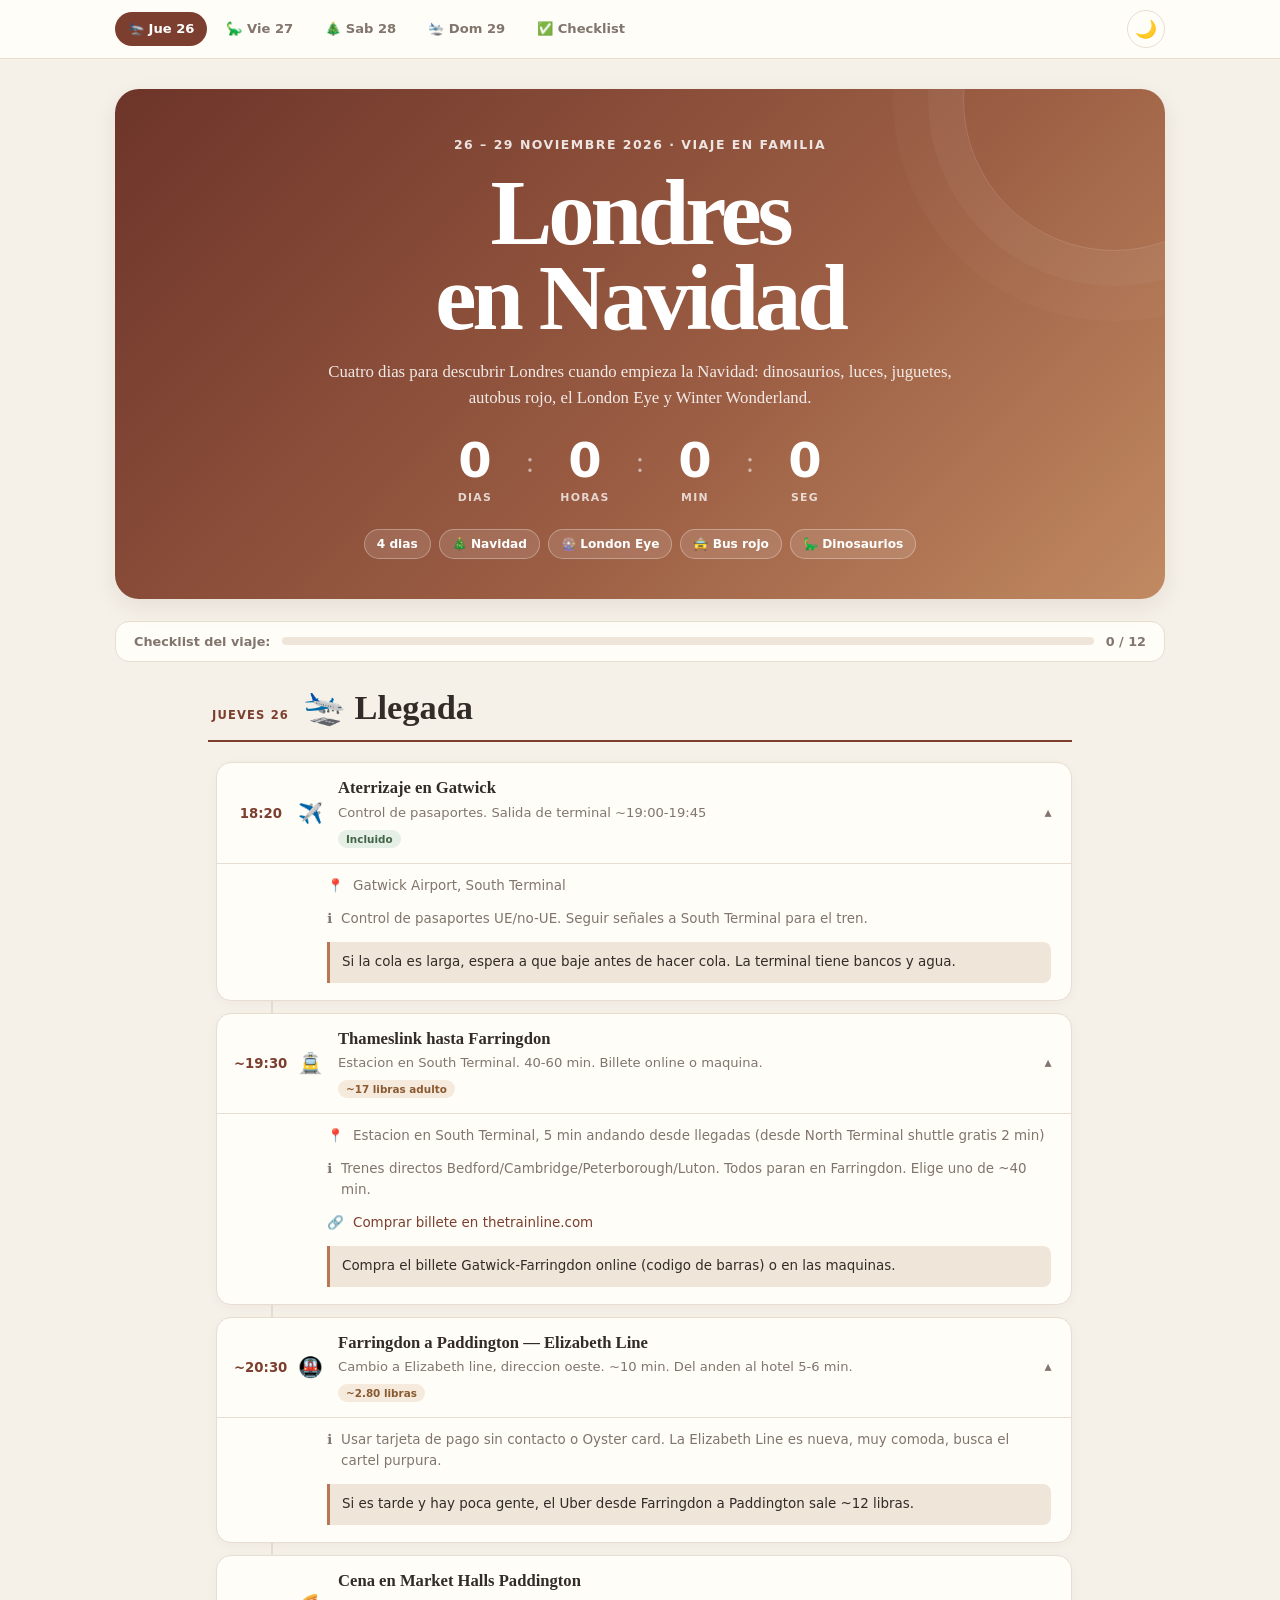
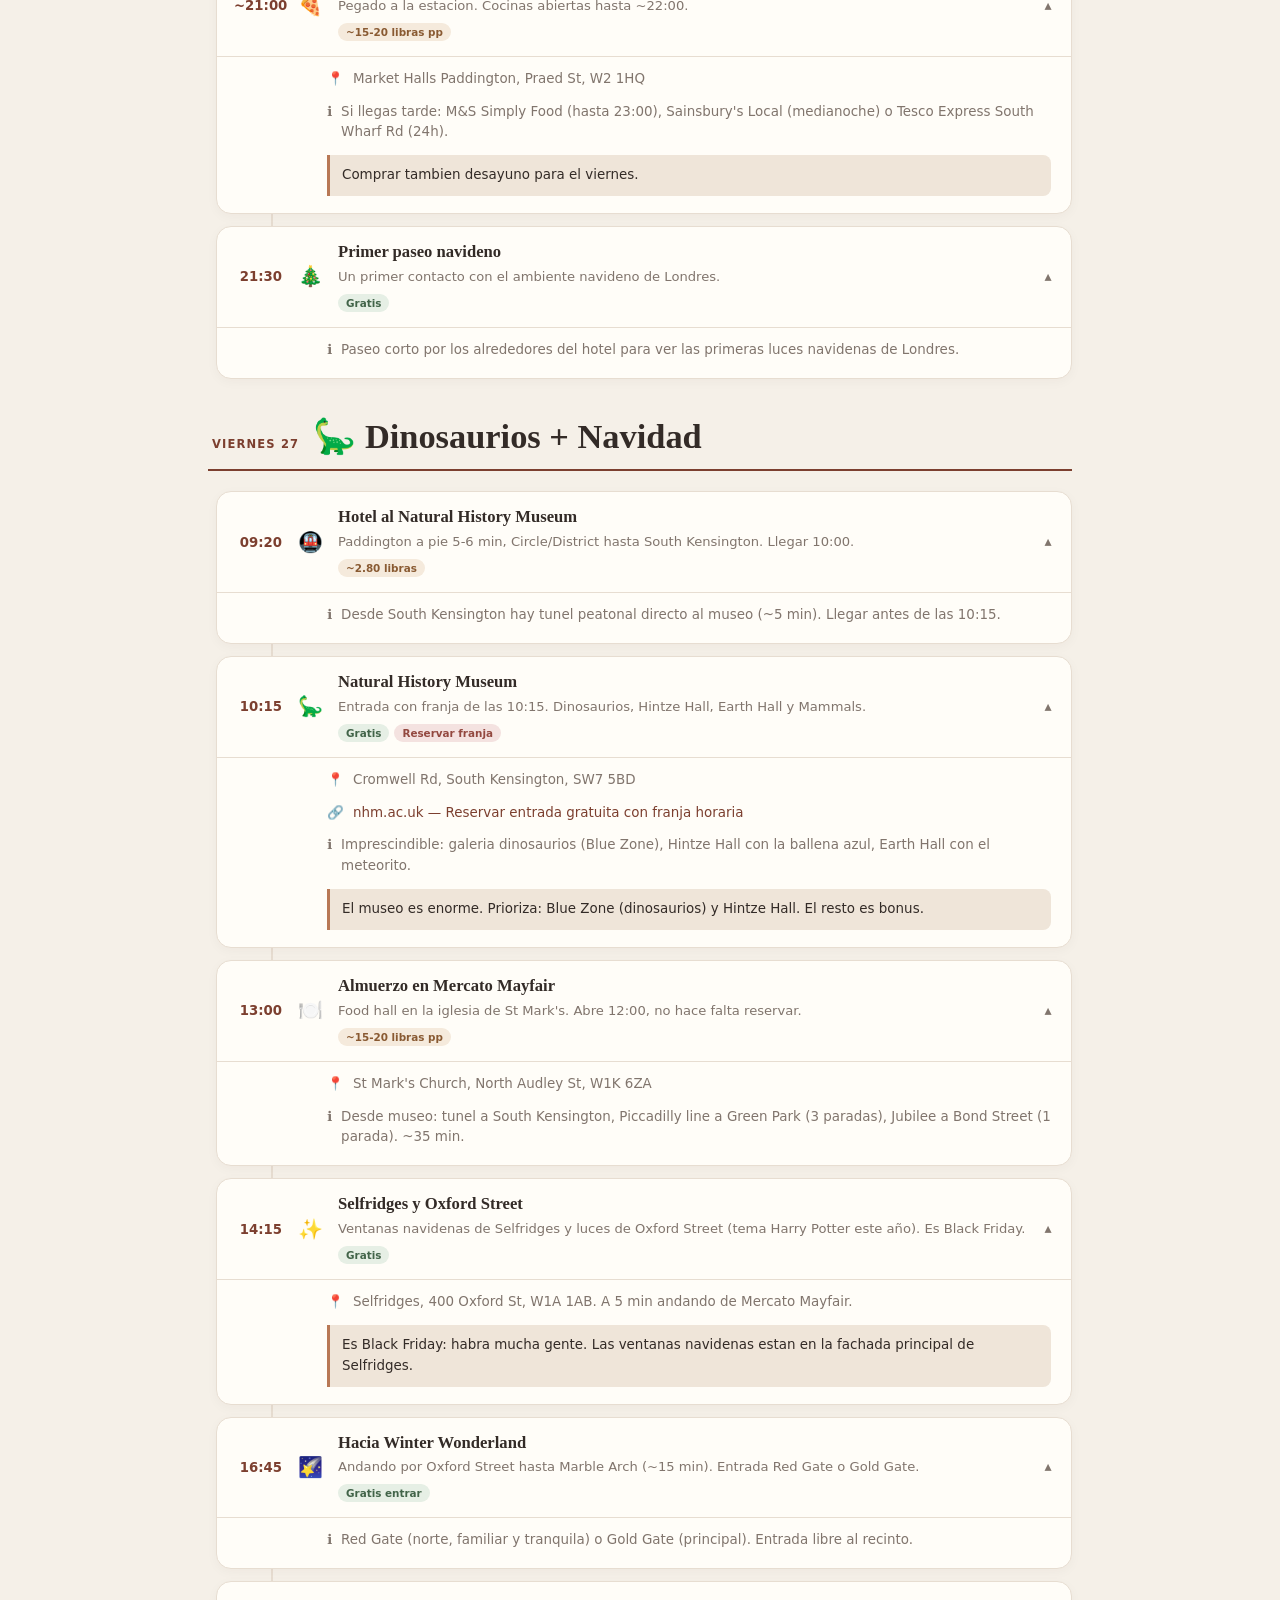
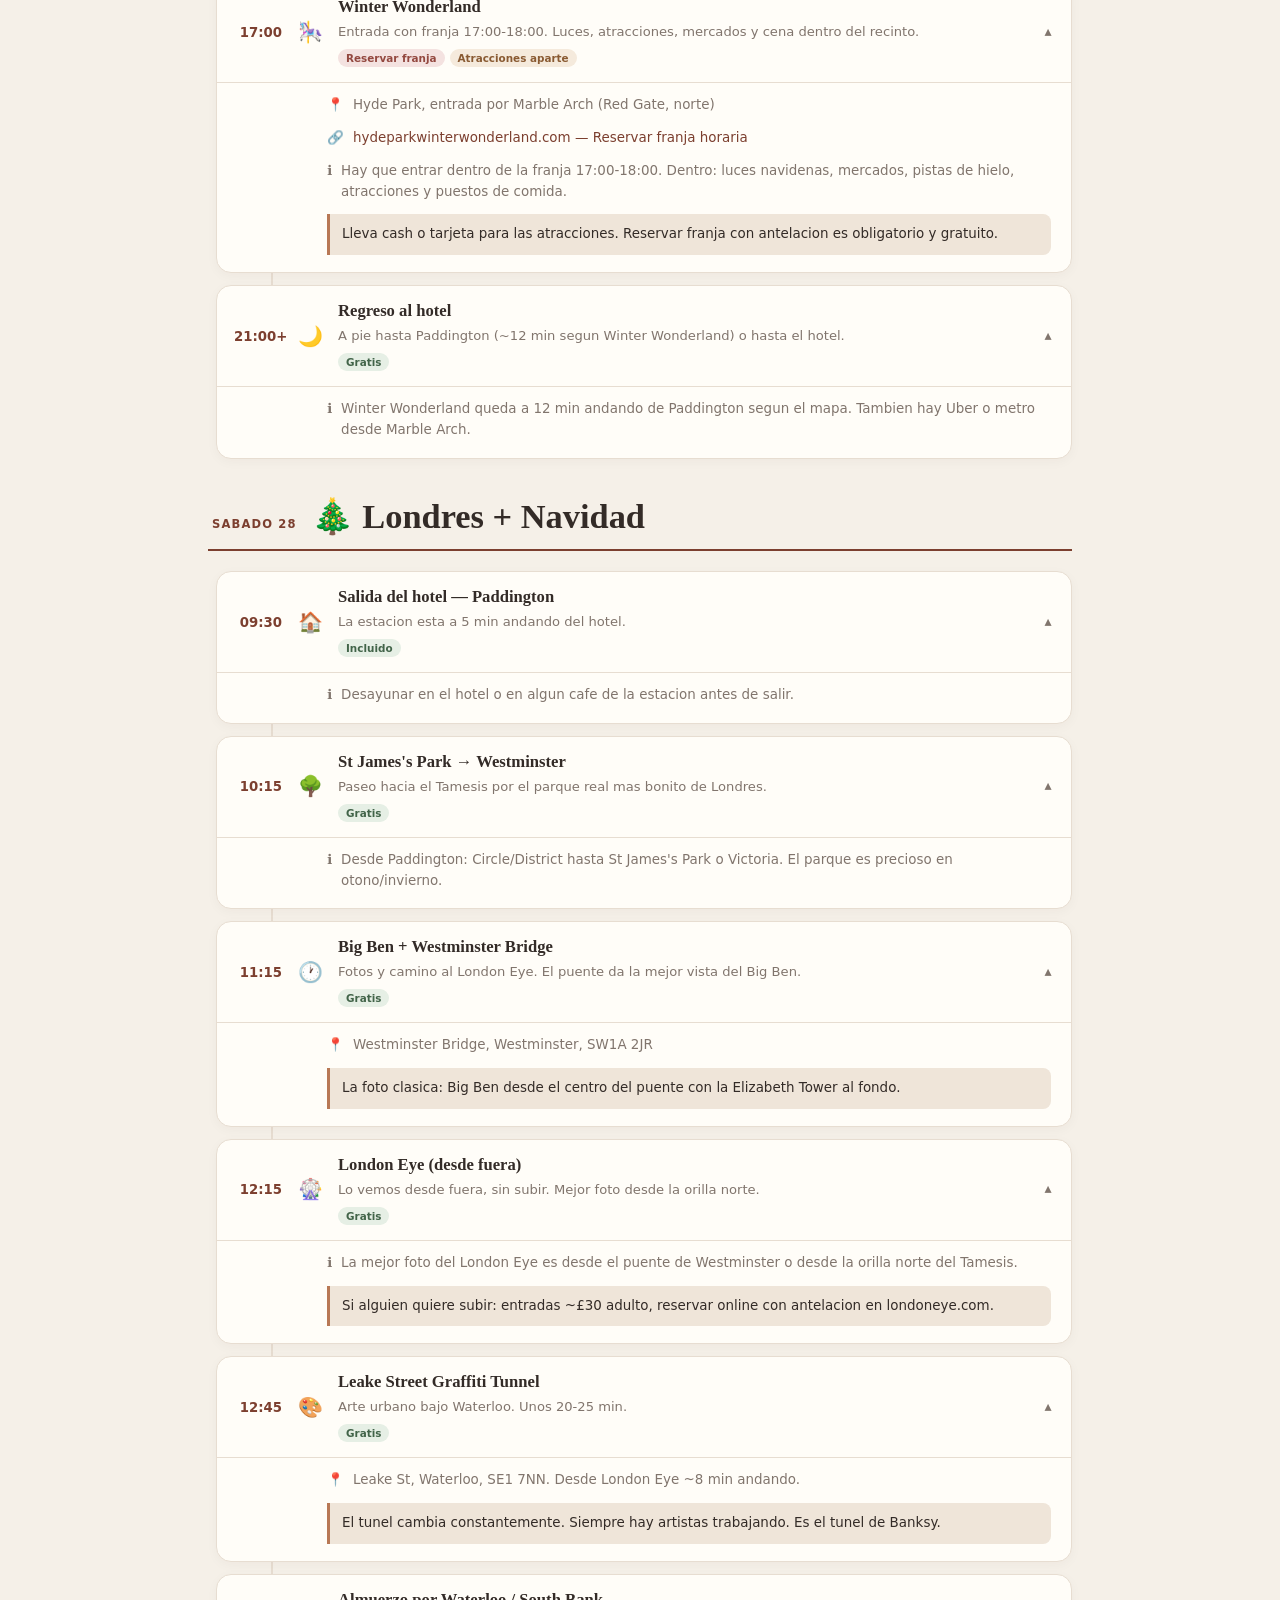
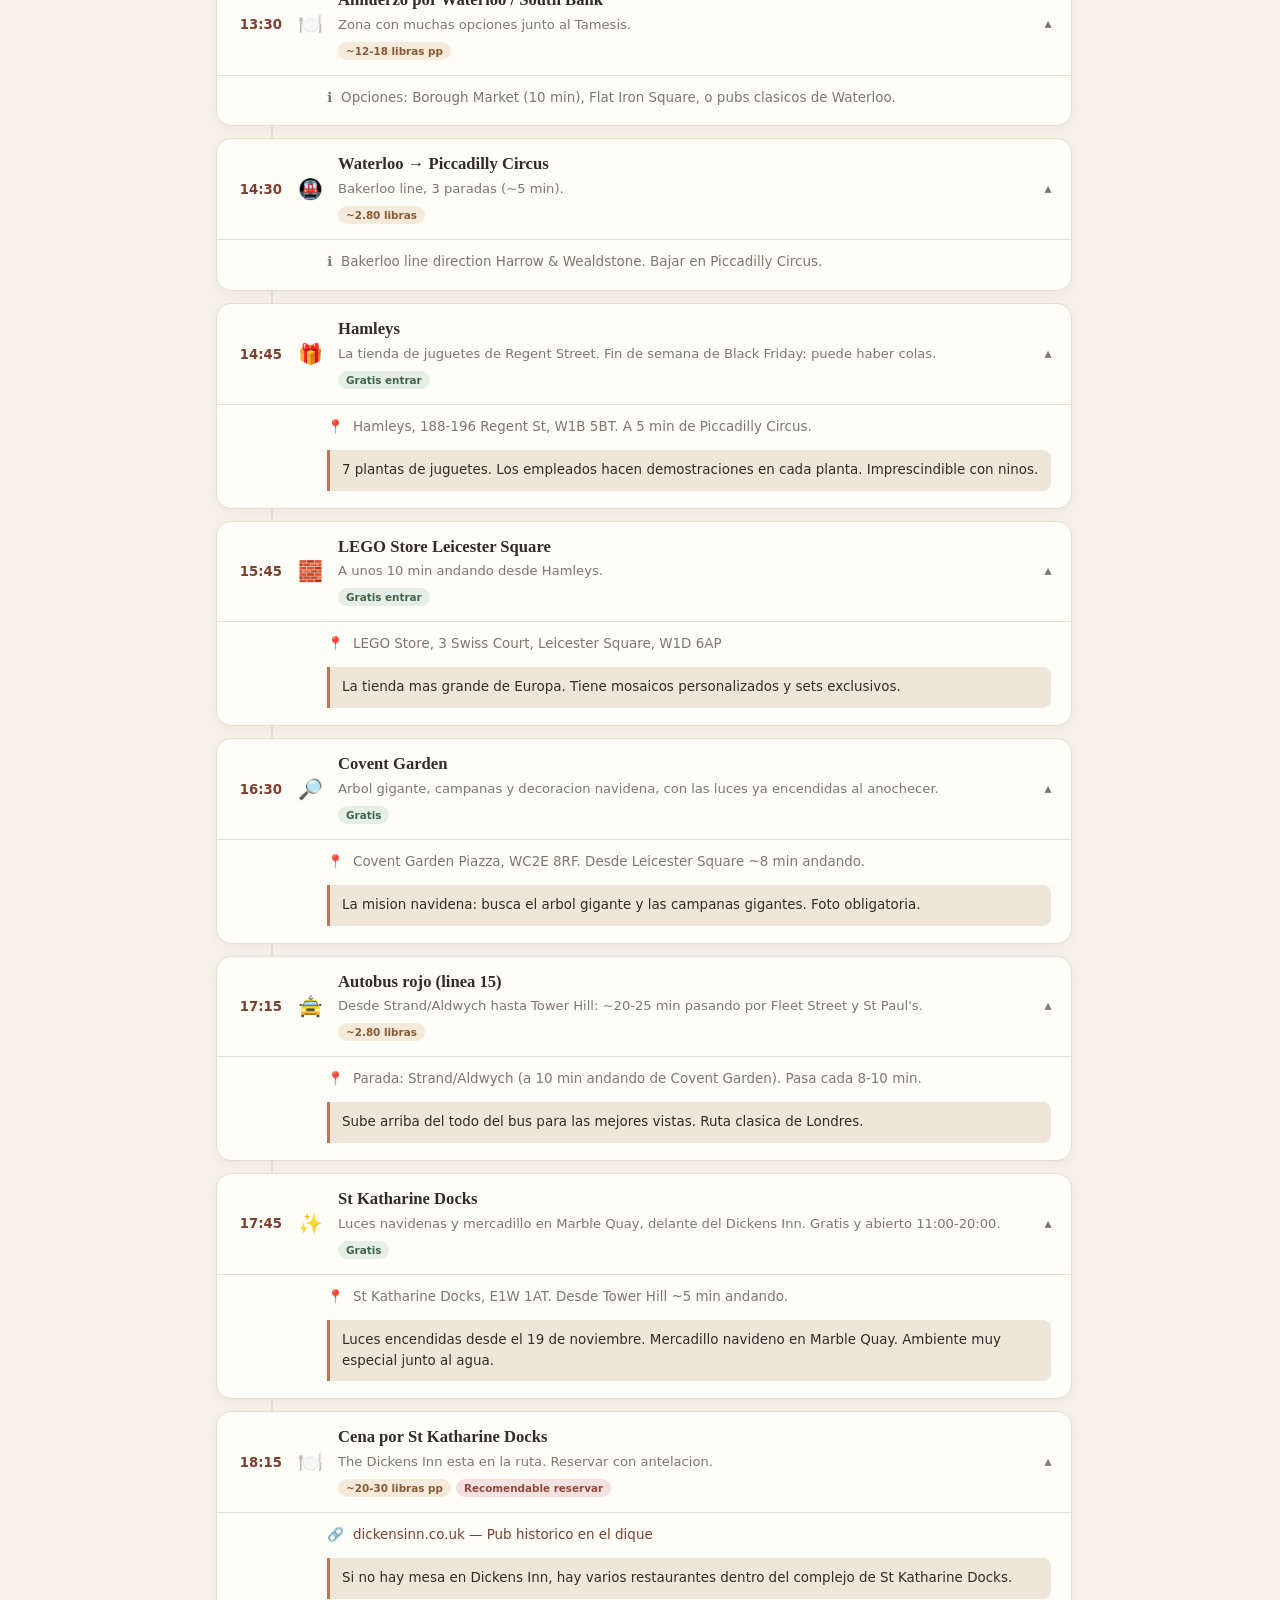
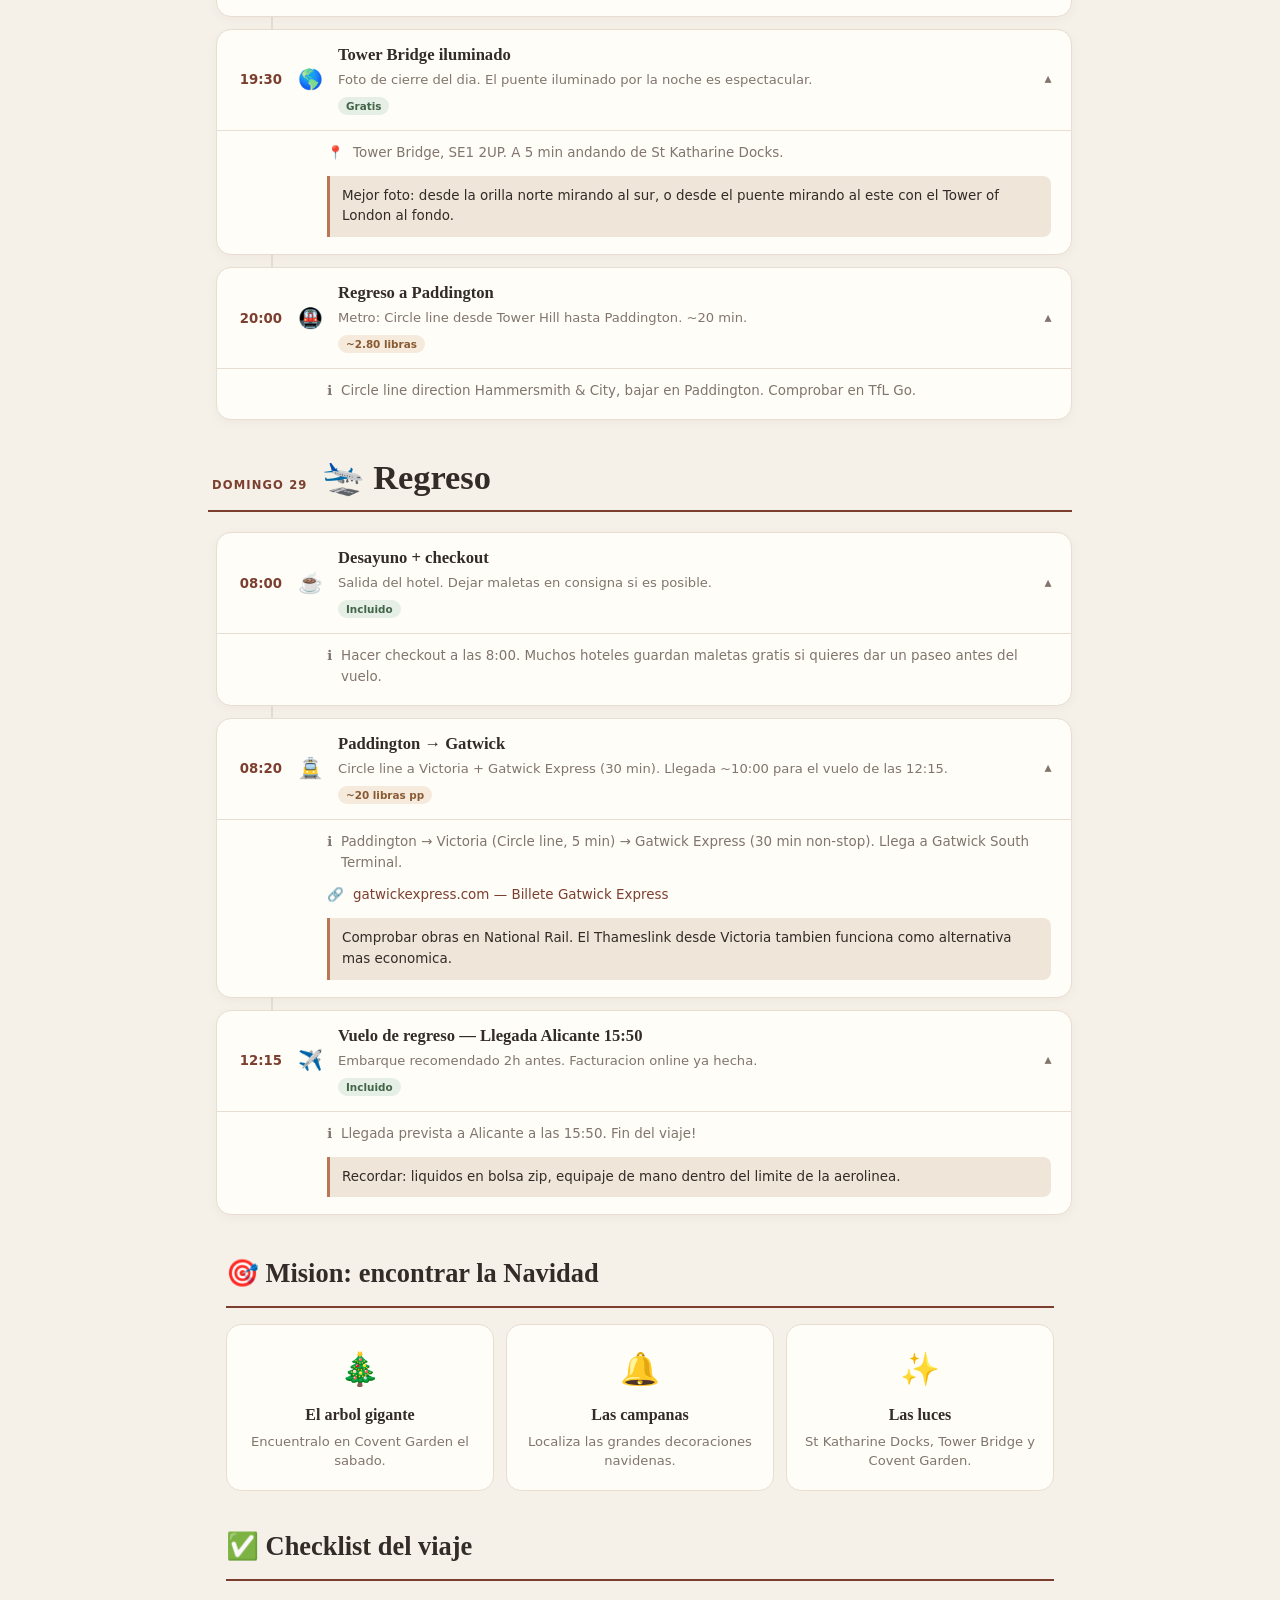
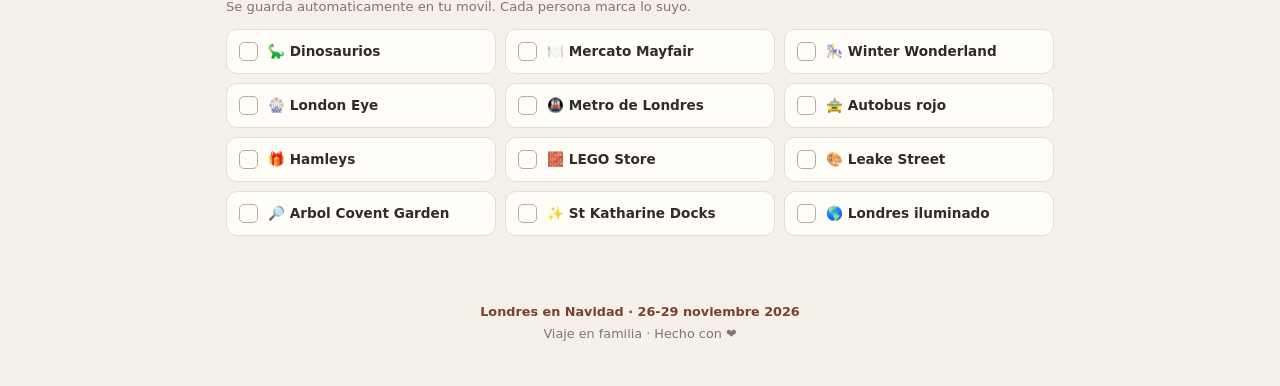
==== commit 708cbeae: "Mostrar actividades expandidas por defecto" ====
--- a/index.html
+++ b/index.html
@@ -61,7 +61,7 @@
   </div>
   <div class="timeline">
 
-    <div class="activity" onclick="toggle(this)">
+    <div class="activity open" onclick="toggle(this)">
       <div class="activity-header">
         <span class="activity-time">18:20</span>
         <span class="activity-emoji">&#9992;&#65039;</span>
@@ -79,7 +79,7 @@
       </div>
     </div>
 
-    <div class="activity" onclick="toggle(this)">
+    <div class="activity open" onclick="toggle(this)">
       <div class="activity-header">
         <span class="activity-time">~19:30</span>
         <span class="activity-emoji">&#128650;</span>
@@ -98,7 +98,7 @@
       </div>
     </div>
 
-    <div class="activity" onclick="toggle(this)">
+    <div class="activity open" onclick="toggle(this)">
       <div class="activity-header">
         <span class="activity-time">~20:30</span>
         <span class="activity-emoji">&#128647;</span>
@@ -115,7 +115,7 @@
       </div>
     </div>
 
-    <div class="activity" onclick="toggle(this)">
+    <div class="activity open" onclick="toggle(this)">
       <div class="activity-header">
         <span class="activity-time">~21:00</span>
         <span class="activity-emoji">&#127829;</span>
@@ -133,7 +133,7 @@
       </div>
     </div>
 
-    <div class="activity" onclick="toggle(this)">
+    <div class="activity open" onclick="toggle(this)">
       <div class="activity-header">
         <span class="activity-time">21:30</span>
         <span class="activity-emoji">&#127876;</span>
@@ -160,7 +160,7 @@
   </div>
   <div class="timeline">
 
-    <div class="activity" onclick="toggle(this)">
+    <div class="activity open" onclick="toggle(this)">
       <div class="activity-header">
         <span class="activity-time">09:20</span>
         <span class="activity-emoji">&#128647;</span>
@@ -176,7 +176,7 @@
       </div>
     </div>
 
-    <div class="activity" onclick="toggle(this)">
+    <div class="activity open" onclick="toggle(this)">
       <div class="activity-header">
         <span class="activity-time">10:15</span>
         <span class="activity-emoji">&#129429;</span>
@@ -195,7 +195,7 @@
       </div>
     </div>
 
-    <div class="activity" onclick="toggle(this)">
+    <div class="activity open" onclick="toggle(this)">
       <div class="activity-header">
         <span class="activity-time">13:00</span>
         <span class="activity-emoji">&#127869;&#65039;</span>
@@ -212,7 +212,7 @@
       </div>
     </div>
 
-    <div class="activity" onclick="toggle(this)">
+    <div class="activity open" onclick="toggle(this)">
       <div class="activity-header">
         <span class="activity-time">14:15</span>
         <span class="activity-emoji">&#10024;</span>
@@ -229,7 +229,7 @@
       </div>
     </div>
 
-    <div class="activity" onclick="toggle(this)">
+    <div class="activity open" onclick="toggle(this)">
       <div class="activity-header">
         <span class="activity-time">16:45</span>
         <span class="activity-emoji">&#127776;</span>
@@ -245,7 +245,7 @@
       </div>
     </div>
 
-    <div class="activity" onclick="toggle(this)">
+    <div class="activity open" onclick="toggle(this)">
       <div class="activity-header">
         <span class="activity-time">17:00</span>
         <span class="activity-emoji">&#127904;</span>
@@ -264,7 +264,7 @@
       </div>
     </div>
 
-    <div class="activity" onclick="toggle(this)">
+    <div class="activity open" onclick="toggle(this)">
       <div class="activity-header">
         <span class="activity-time">21:00+</span>
         <span class="activity-emoji">&#127769;</span>
@@ -291,7 +291,7 @@
   </div>
   <div class="timeline">
 
-    <div class="activity" onclick="toggle(this)">
+    <div class="activity open" onclick="toggle(this)">
       <div class="activity-header">
         <span class="activity-time">09:30</span>
         <span class="activity-emoji">&#127968;</span>
@@ -307,7 +307,7 @@
       </div>
     </div>
 
-    <div class="activity" onclick="toggle(this)">
+    <div class="activity open" onclick="toggle(this)">
       <div class="activity-header">
         <span class="activity-time">10:15</span>
         <span class="activity-emoji">&#127795;</span>
@@ -323,7 +323,7 @@
       </div>
     </div>
 
-    <div class="activity" onclick="toggle(this)">
+    <div class="activity open" onclick="toggle(this)">
       <div class="activity-header">
         <span class="activity-time">11:15</span>
         <span class="activity-emoji">&#128336;</span>
@@ -340,7 +340,7 @@
       </div>
     </div>
 
-    <div class="activity" onclick="toggle(this)">
+    <div class="activity open" onclick="toggle(this)">
       <div class="activity-header">
         <span class="activity-time">12:15</span>
         <span class="activity-emoji">&#127905;</span>
@@ -357,7 +357,7 @@
       </div>
     </div>
 
-    <div class="activity" onclick="toggle(this)">
+    <div class="activity open" onclick="toggle(this)">
       <div class="activity-header">
         <span class="activity-time">12:45</span>
         <span class="activity-emoji">&#127912;</span>
@@ -374,7 +374,7 @@
       </div>
     </div>
 
-    <div class="activity" onclick="toggle(this)">
+    <div class="activity open" onclick="toggle(this)">
       <div class="activity-header">
         <span class="activity-time">13:30</span>
         <span class="activity-emoji">&#127869;&#65039;</span>
@@ -390,7 +390,7 @@
       </div>
     </div>
 
-    <div class="activity" onclick="toggle(this)">
+    <div class="activity open" onclick="toggle(this)">
       <div class="activity-header">
         <span class="activity-time">14:30</span>
         <span class="activity-emoji">&#128647;</span>
@@ -406,7 +406,7 @@
       </div>
     </div>
 
-    <div class="activity" onclick="toggle(this)">
+    <div class="activity open" onclick="toggle(this)">
       <div class="activity-header">
         <span class="activity-time">14:45</span>
         <span class="activity-emoji">&#127873;</span>
@@ -423,7 +423,7 @@
       </div>
     </div>
 
-    <div class="activity" onclick="toggle(this)">
+    <div class="activity open" onclick="toggle(this)">
       <div class="activity-header">
         <span class="activity-time">15:45</span>
         <span class="activity-emoji">&#129521;</span>
@@ -440,7 +440,7 @@
       </div>
     </div>
 
-    <div class="activity" onclick="toggle(this)">
+    <div class="activity open" onclick="toggle(this)">
       <div class="activity-header">
         <span class="activity-time">16:30</span>
         <span class="activity-emoji">&#128270;</span>
@@ -457,7 +457,7 @@
       </div>
     </div>
 
-    <div class="activity" onclick="toggle(this)">
+    <div class="activity open" onclick="toggle(this)">
       <div class="activity-header">
         <span class="activity-time">17:15</span>
         <span class="activity-emoji">&#128662;</span>
@@ -474,7 +474,7 @@
       </div>
     </div>
 
-    <div class="activity" onclick="toggle(this)">
+    <div class="activity open" onclick="toggle(this)">
       <div class="activity-header">
         <span class="activity-time">17:45</span>
         <span class="activity-emoji">&#10024;</span>
@@ -491,7 +491,7 @@
       </div>
     </div>
 
-    <div class="activity" onclick="toggle(this)">
+    <div class="activity open" onclick="toggle(this)">
       <div class="activity-header">
         <span class="activity-time">18:15</span>
         <span class="activity-emoji">&#127869;&#65039;</span>
@@ -508,7 +508,7 @@
       </div>
     </div>
 
-    <div class="activity" onclick="toggle(this)">
+    <div class="activity open" onclick="toggle(this)">
       <div class="activity-header">
         <span class="activity-time">19:30</span>
         <span class="activity-emoji">&#127758;</span>
@@ -525,7 +525,7 @@
       </div>
     </div>
 
-    <div class="activity" onclick="toggle(this)">
+    <div class="activity open" onclick="toggle(this)">
       <div class="activity-header">
         <span class="activity-time">20:00</span>
         <span class="activity-emoji">&#128647;</span>
@@ -552,7 +552,7 @@
   </div>
   <div class="timeline">
 
-    <div class="activity" onclick="toggle(this)">
+    <div class="activity open" onclick="toggle(this)">
       <div class="activity-header">
         <span class="activity-time">08:00</span>
         <span class="activity-emoji">&#9749;</span>
@@ -568,7 +568,7 @@
       </div>
     </div>
 
-    <div class="activity" onclick="toggle(this)">
+    <div class="activity open" onclick="toggle(this)">
       <div class="activity-header">
         <span class="activity-time">08:20</span>
         <span class="activity-emoji">&#128650;</span>
@@ -591,7 +591,7 @@
 
 
 
-    <div class="activity" onclick="toggle(this)">
+    <div class="activity open" onclick="toggle(this)">
 
       <div class="activity-header">
 
--- a/style.css
+++ b/style.css
@@ -0,0 +1,112 @@
+/* Londres en Navidad 2026 — estilos */
+:root{
+  --bg:#f5f0e8;--paper:#fffdf8;--ink:#332b27;--muted:#81756d;
+  --accent:#7c3f2f;--accent2:#b87855;--line:#e7ddd1;--soft:#efe5d9;
+  --green:#54765b;--shadow:0 8px 24px rgba(65,42,29,.08);
+}
+*{box-sizing:border-box}
+html{scroll-behavior:smooth;scroll-padding-top:82px}
+body{margin:0;background:var(--bg);color:var(--ink);font-family:Georgia,"Times New Roman",serif;line-height:1.55}
+a{color:var(--accent);text-decoration:none}
+a:hover{text-decoration:underline}
+.sticky-nav{position:sticky;top:0;z-index:20;display:flex;align-items:center;justify-content:space-between;gap:10px;padding:10px max(16px,calc((100% - 1050px)/2));background:rgba(255,253,248,.96);border-bottom:1px solid var(--line);backdrop-filter:blur(12px)}
+.nav-days{display:flex;align-items:center;gap:6px;overflow-x:auto;scrollbar-width:none}
+.nav-days::-webkit-scrollbar{display:none}
+.nav-days a{white-space:nowrap;padding:9px 13px;border-radius:999px;color:var(--muted);font:600 .82rem/1.2 system-ui,sans-serif;transition:.2s}
+.nav-days a:hover,.nav-days a.active{background:var(--accent);color:white;text-decoration:none}
+.nav-actions{flex-shrink:0}
+.btn-icon{width:38px;height:38px;border:1px solid var(--line);border-radius:50%;background:var(--paper);font-size:1.1rem;cursor:pointer}
+.hero{max-width:1050px;margin:30px auto 22px;padding:48px 28px 40px;text-align:center;background:linear-gradient(135deg,#6d3429,#9b5d43 58%,#c18a62);color:#fff;border-radius:24px;box-shadow:var(--shadow);position:relative;overflow:hidden}
+.hero:after{content:"";position:absolute;width:300px;height:300px;border:1px solid rgba(255,255,255,.15);border-radius:50%;right:-100px;top:-140px;box-shadow:0 0 0 35px rgba(255,255,255,.035),0 0 0 70px rgba(255,255,255,.025)}
+.hero-date{font:600 .78rem system-ui,sans-serif;letter-spacing:.12em;text-transform:uppercase;opacity:.85}
+.hero h1{font-size:clamp(3rem,8vw,5.8rem);line-height:.92;margin:18px 0;font-weight:700;letter-spacing:-.045em}
+.hero-sub{max-width:650px;margin:0 auto 25px;font-size:1.05rem;color:rgba(255,255,255,.88)}
+.countdown-container{display:flex;justify-content:center;align-items:center;gap:clamp(8px,2vw,22px);margin:25px auto}
+.countdown-unit{min-width:58px}
+.countdown-num{font:700 clamp(1.8rem,5vw,3rem)/1 system-ui,sans-serif;font-variant-numeric:tabular-nums}
+.countdown-label{margin-top:7px;font:600 .68rem system-ui,sans-serif;text-transform:uppercase;letter-spacing:.12em;opacity:.75}
+.countdown-sep{font-size:1.8rem;opacity:.55;margin-top:-15px}
+.hero-chips{display:flex;flex-wrap:wrap;justify-content:center;gap:8px}
+.chip{padding:7px 12px;border:1px solid rgba(255,255,255,.3);border-radius:999px;background:rgba(255,255,255,.12);font:600 .76rem system-ui,sans-serif}
+.progress-bar-container{max-width:1050px;margin:0 auto 26px;padding:12px 18px;display:flex;align-items:center;gap:12px;background:var(--paper);border:1px solid var(--line);border-radius:14px;font:600 .8rem system-ui,sans-serif;color:var(--muted)}
+.progress-bar{height:8px;flex:1;overflow:hidden;background:var(--soft);border-radius:20px}
+.progress-fill{height:100%;background:var(--green);border-radius:20px;transition:width .3s}
+.container{max-width:900px;margin:0 auto;padding:0 18px}
+.day-section{margin:0 0 38px;scroll-margin-top:78px}
+.day-header{display:flex;align-items:baseline;gap:14px;padding:0 4px 13px;border-bottom:2px solid var(--accent);margin-bottom:20px}
+.day-label{font:700 .72rem system-ui,sans-serif;letter-spacing:.1em;text-transform:uppercase;color:var(--accent);white-space:nowrap}
+.day-title{font-size:clamp(1.55rem,4vw,2.15rem);line-height:1.15;margin:0}
+.timeline{position:relative;padding-left:8px}
+.timeline:before{content:"";position:absolute;left:63px;top:10px;bottom:12px;width:2px;background:var(--line)}
+.activity{position:relative;margin:0 0 12px 0;background:var(--paper);border:1px solid var(--line);border-radius:15px;box-shadow:0 3px 12px rgba(65,42,29,.035);overflow:hidden;cursor:pointer;transition:border-color .2s,box-shadow .2s}
+.activity:hover{border-color:#cda995;box-shadow:var(--shadow)}
+.activity-header{display:flex;align-items:center;gap:12px;padding:15px 17px;min-height:76px}
+.activity-time{width:48px;flex-shrink:0;text-align:right;color:var(--accent);font:700 .83rem system-ui,sans-serif;font-variant-numeric:tabular-nums}
+.activity-emoji{width:32px;flex-shrink:0;text-align:center;font-size:1.25rem}
+.activity-content{flex:1;min-width:0}
+.activity-name{font-size:1.04rem;font-weight:700;line-height:1.25}
+.activity-preview{margin-top:4px;color:var(--muted);font: .82rem/1.45 system-ui,sans-serif}
+.activity-tags{display:flex;flex-wrap:wrap;gap:5px;margin-top:8px}
+.tag{display:inline-block;padding:3px 8px;border-radius:999px;font:700 .65rem system-ui,sans-serif}
+.tag-free{background:#e6efe5;color:#426449}
+.tag-paid{background:#f5eadc;color:#895a32}
+.tag-book{background:#f4e2e0;color:#93483f}
+.activity-chevron{color:var(--muted);font-size:.75rem;transition:transform .2s}
+.activity.open .activity-chevron{transform:rotate(180deg)}
+.activity-detail{display:none;padding:0 20px 17px 110px;border-top:1px solid var(--line);font: .84rem/1.55 system-ui,sans-serif;color:var(--muted);cursor:auto}
+.activity.open .activity-detail{display:block}
+.detail-row{display:flex;gap:9px;margin-top:12px;align-items:flex-start}
+.detail-icon{flex-shrink:0}
+.detail-tip{margin-top:12px;padding:10px 12px;border-left:3px solid var(--accent2);background:var(--soft);border-radius:0 8px 8px 0;color:var(--ink)}
+.section-block{max-width:900px;margin:35px auto;padding:0 18px;scroll-margin-top:82px}
+.section-block h2{font-size:1.65rem;margin:0 0 16px;padding-bottom:12px;border-bottom:2px solid var(--accent)}
+.mission-cards{display:grid;grid-template-columns:repeat(3,1fr);gap:12px}
+.mission-card{padding:20px 16px;background:var(--paper);border:1px solid var(--line);border-radius:15px;text-align:center}
+.m-icon{font-size:2rem}.m-title{font-weight:700;margin:8px 0 4px}.m-desc{font: .82rem/1.45 system-ui,sans-serif;color:var(--muted)}
+.checklist-grid{display:grid;grid-template-columns:repeat(3,1fr);gap:9px}
+.check-item{display:flex;align-items:center;gap:10px;padding:12px;background:var(--paper);border:1px solid var(--line);border-radius:11px;cursor:pointer;font:600 .85rem system-ui,sans-serif;transition:.2s}
+.check-item:hover{border-color:var(--accent2)}
+.check-box{width:19px;height:19px;flex-shrink:0;border:1.5px solid #b9aa9d;border-radius:5px;display:grid;place-items:center;color:white;font-size:.8rem}
+.check-item.checked{color:var(--muted);background:var(--soft);text-decoration:line-through}
+.check-item.checked .check-box{background:var(--green);border-color:var(--green)}
+footer{text-align:center;padding:30px 18px 42px;color:var(--muted);font: .8rem/1.7 system-ui,sans-serif}
+footer strong{color:var(--accent)}
+/* Modo oscuro */
+body.dark{--bg:#1d1b1a;--paper:#292523;--ink:#eee6de;--muted:#b4a69b;--accent:#d49a7b;--accent2:#bd8061;--line:#49403a;--soft:#39312d;--green:#719477;--shadow:0 8px 24px rgba(0,0,0,.22)}
+body.dark .sticky-nav{background:rgba(41,37,35,.96)}
+body.dark .nav-days a:hover,body.dark .nav-days a.active{background:#9b5d43;color:white}
+body.dark .tag-free{background:#304436;color:#b9d6bd}
+body.dark .tag-paid{background:#493b2e;color:#e6c19a}
+body.dark .tag-book{background:#493331;color:#e8b4aa}
+body.dark .btn-icon{background:var(--paper);color:var(--ink);border-color:var(--line)}
+@media(max-width:700px){
+ .sticky-nav{padding:8px 10px;gap:5px}
+ .nav-days{gap:2px}
+ .nav-days a{padding:9px 10px;font-size:.75rem}
+ .hero{margin:14px 12px 18px;padding:35px 17px 30px;border-radius:18px}
+ .hero-sub{font-size:.92rem}
+ .progress-bar-container{margin:0 12px 22px;padding:11px 12px;font-size:.72rem}
+ .container{padding:0 12px}
+ .day-header{gap:9px}
+ .activity-header{gap:8px;padding:13px 11px}
+ .activity-time{width:43px;font-size:.75rem}
+ .activity-emoji{width:25px;font-size:1.1rem}
+ .activity-name{font-size:.94rem}
+ .activity-preview{font-size:.76rem}
+ .activity-detail{padding:0 14px 15px 88px;font-size:.8rem}
+ .timeline:before{left:53px}
+ .mission-cards{grid-template-columns:1fr}
+ .mission-card{display:flex;align-items:center;text-align:left;gap:12px;padding:13px}
+ .m-icon{font-size:1.7rem}
+ .m-title{margin:0 0 3px}
+ .checklist-grid{grid-template-columns:repeat(2,1fr)}
+ .check-item{font-size:.77rem;padding:10px 8px}
+}
+@media(max-width:390px){
+ .nav-days a{padding:8px;font-size:.69rem}
+ .countdown-container{gap:6px}
+ .countdown-unit{min-width:48px}
+ .activity-detail{padding-left:14px}
+ .timeline:before{display:none}
+ .checklist-grid{grid-template-columns:1fr}
+}
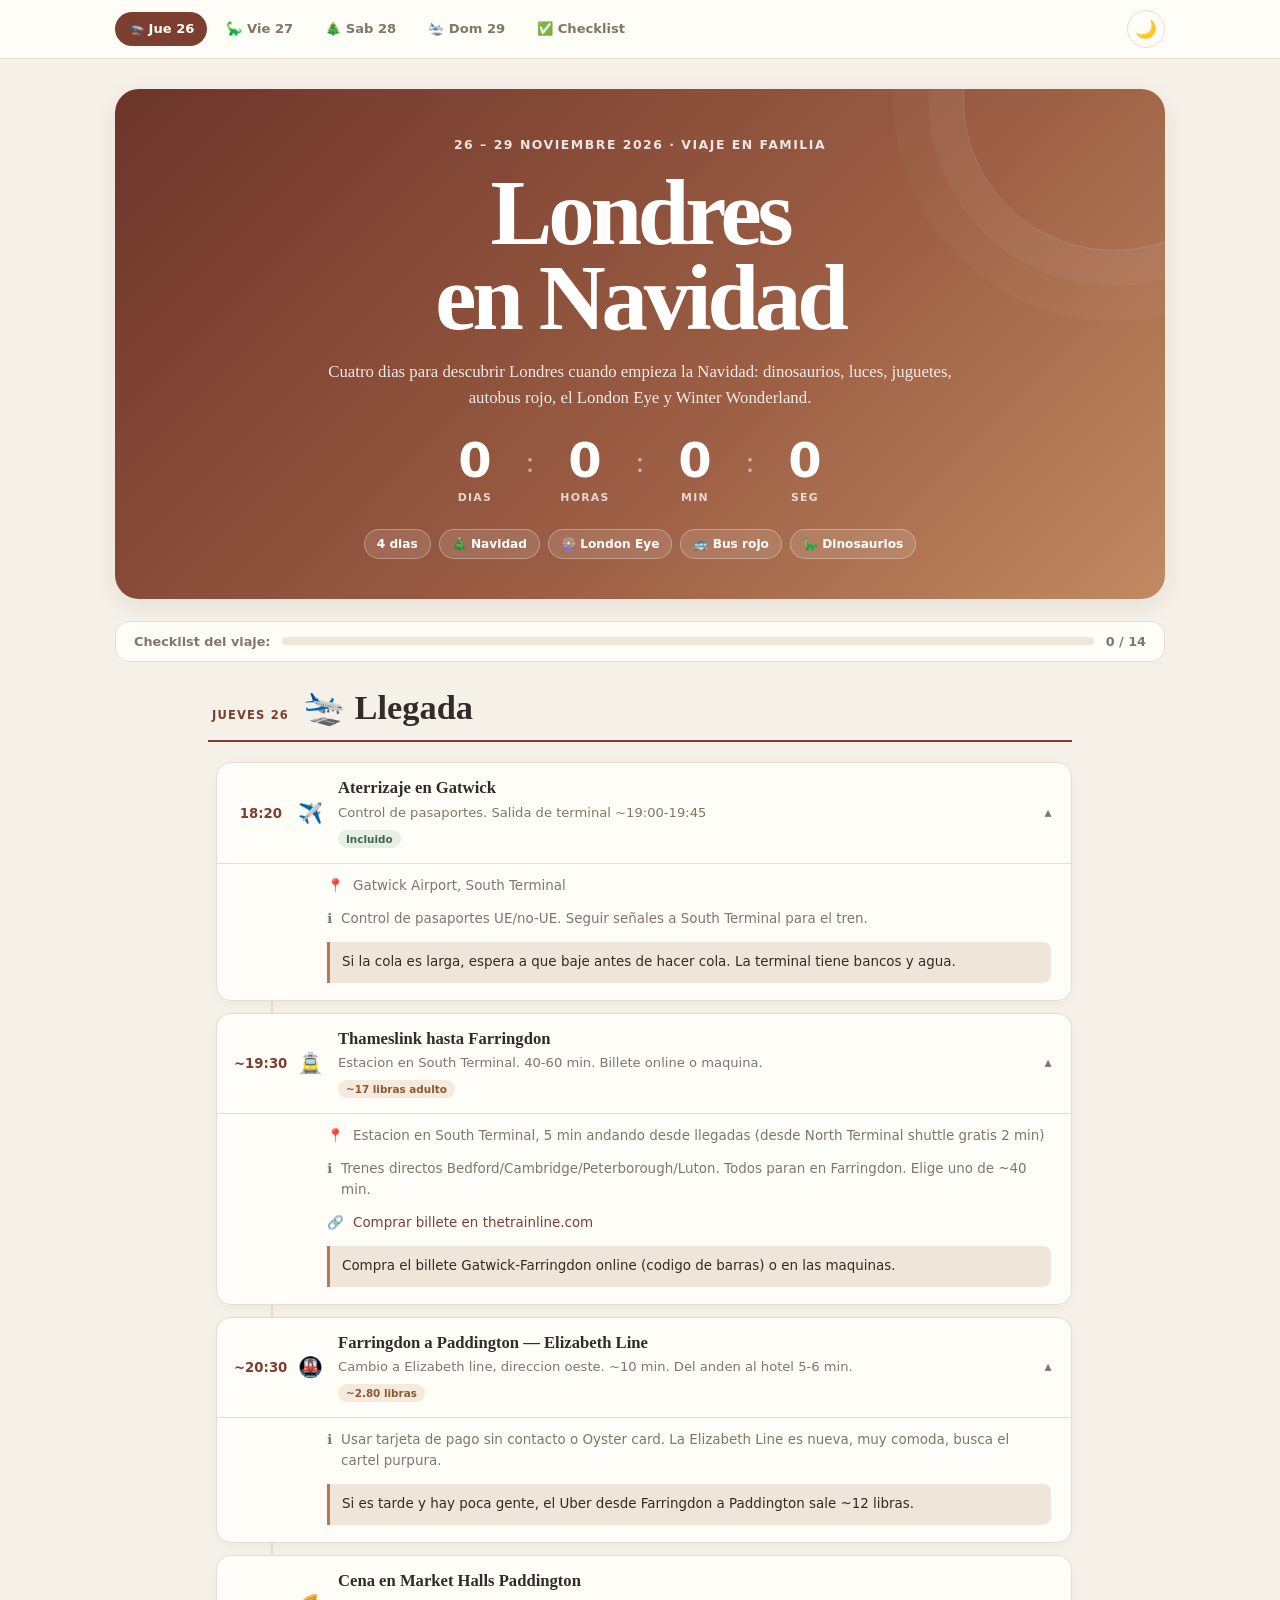
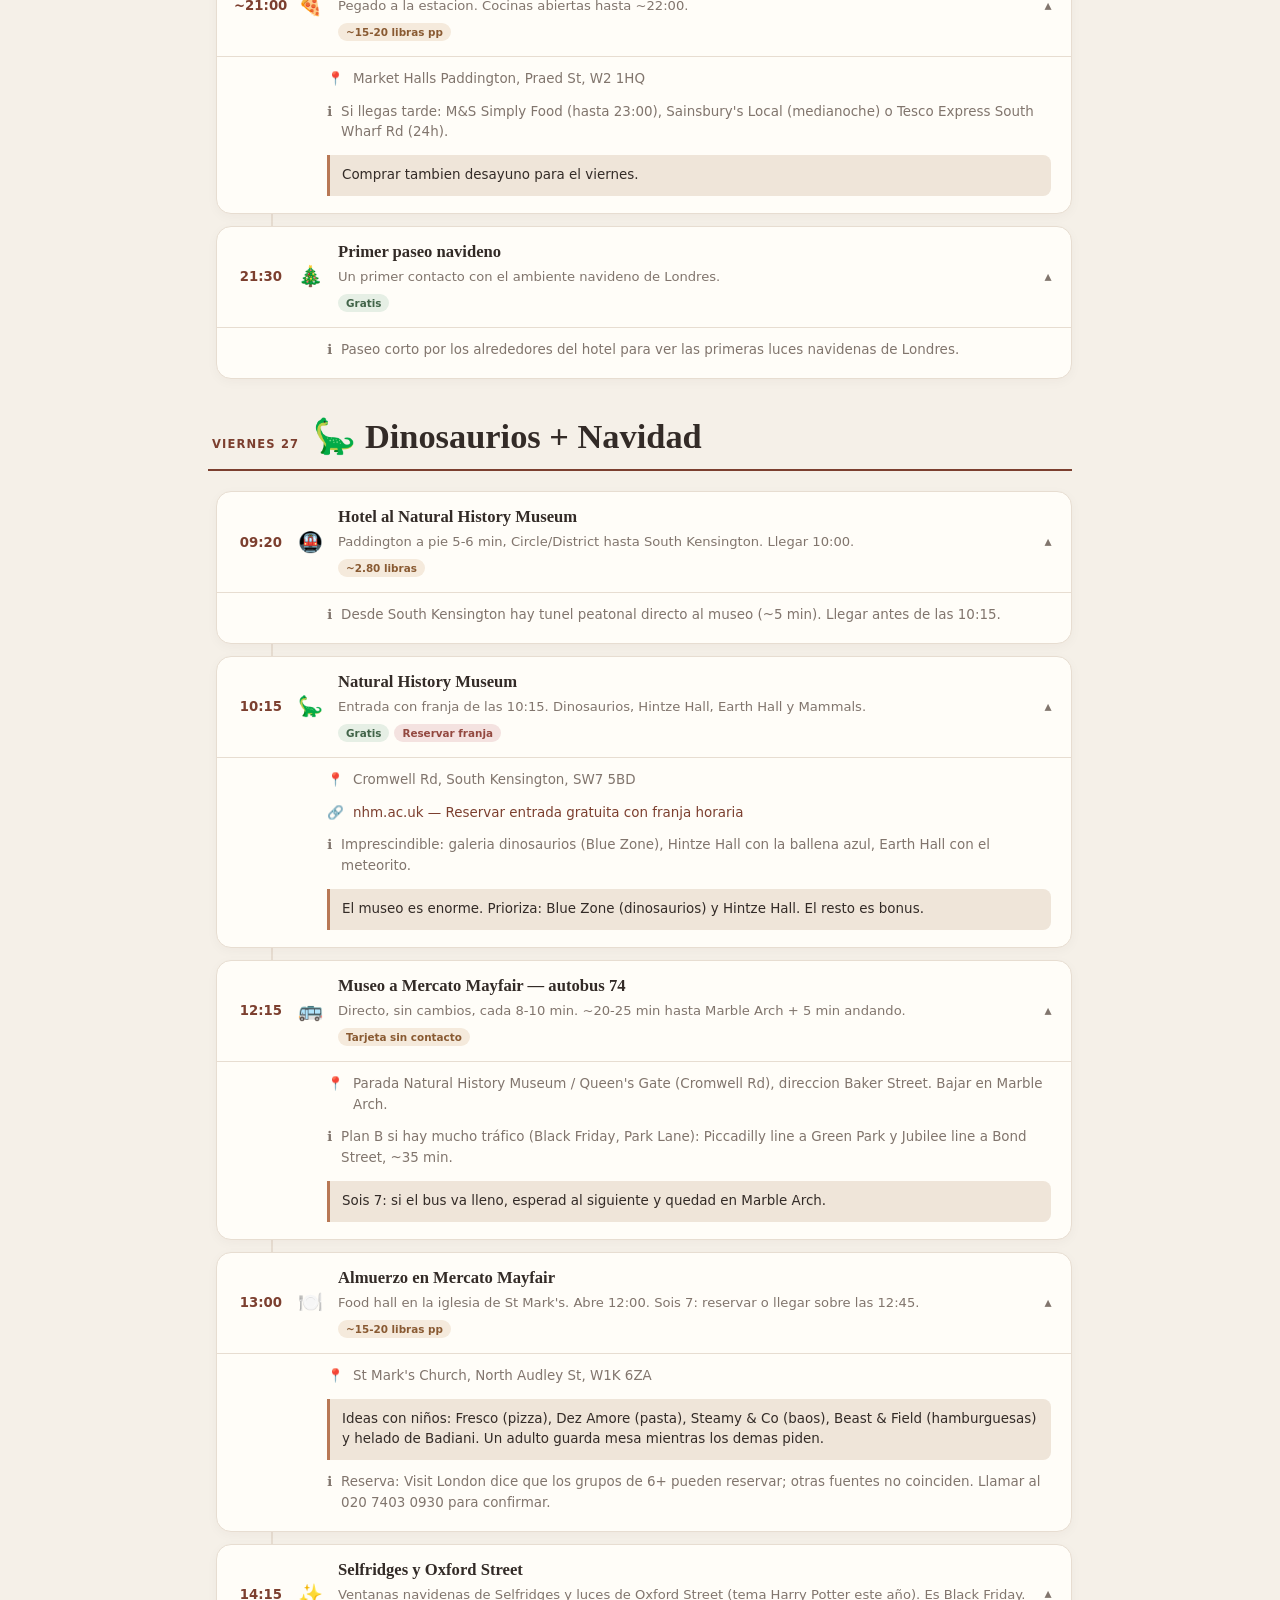
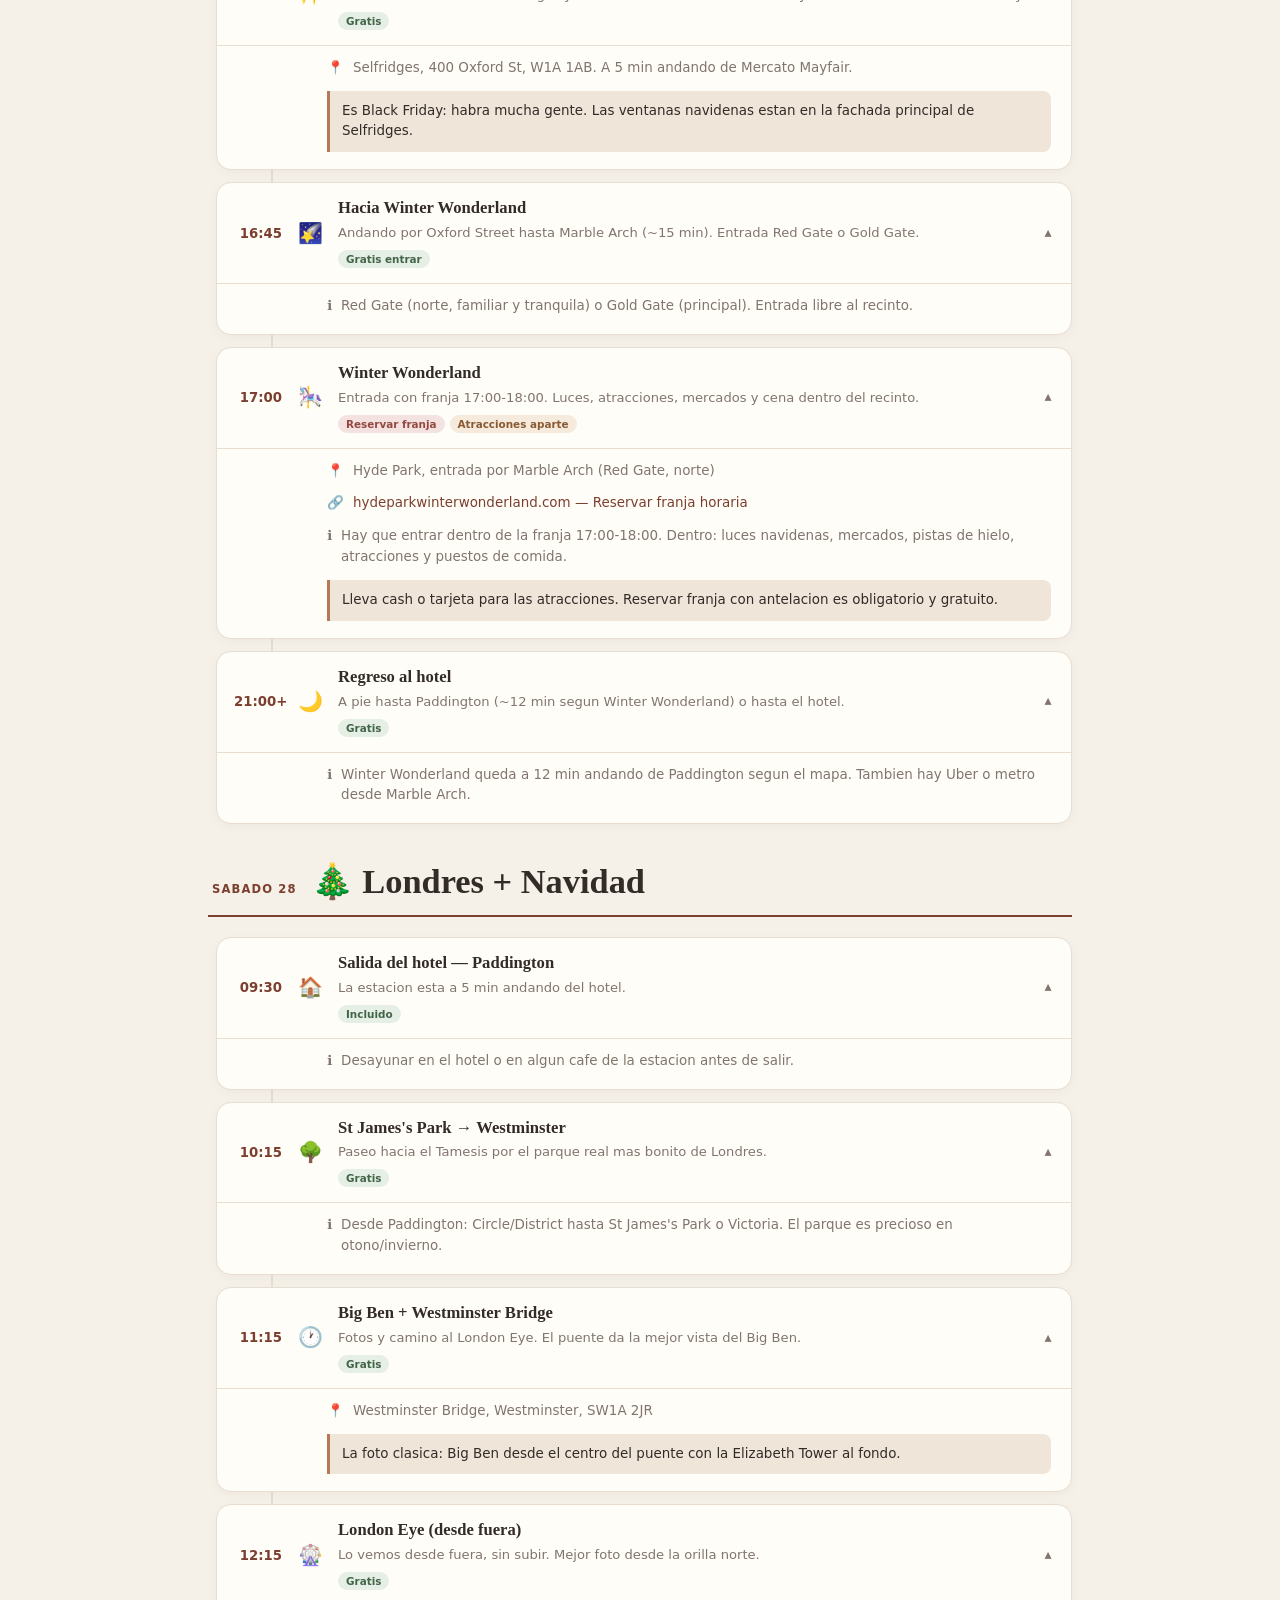
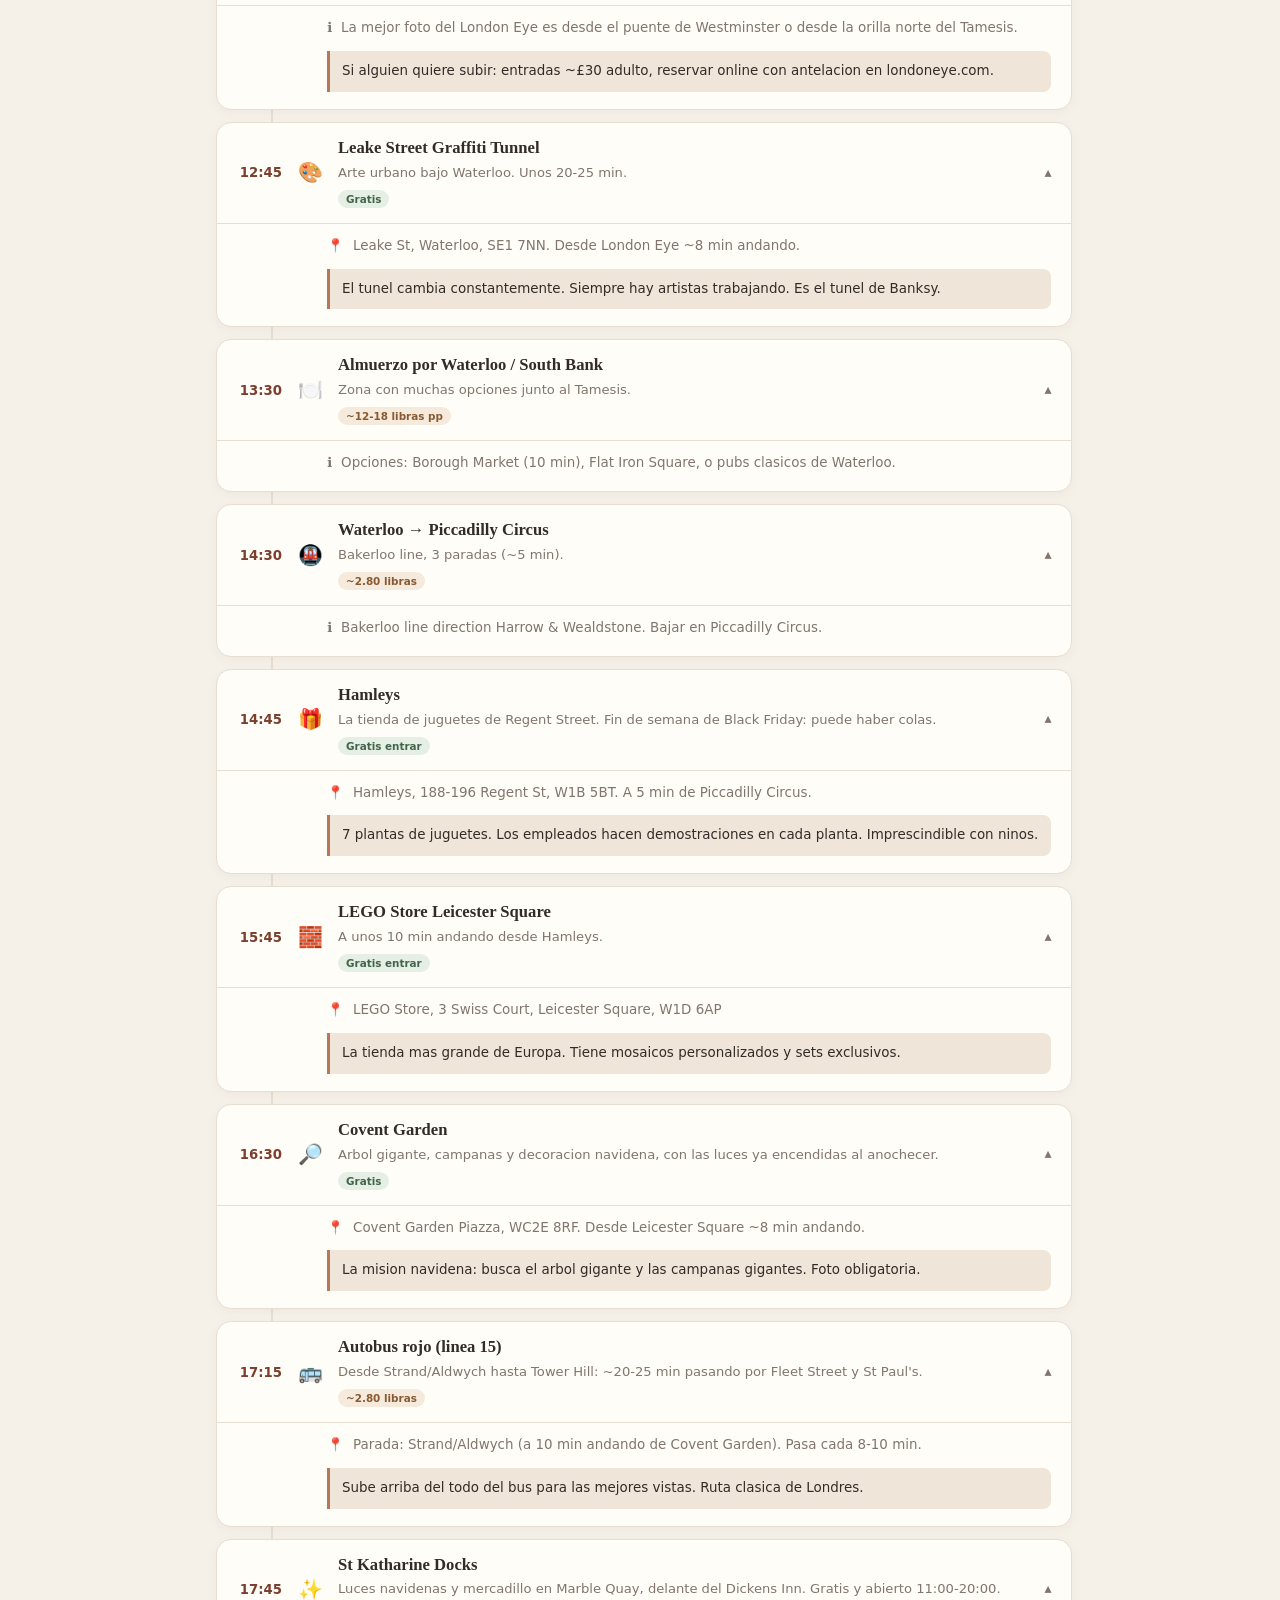
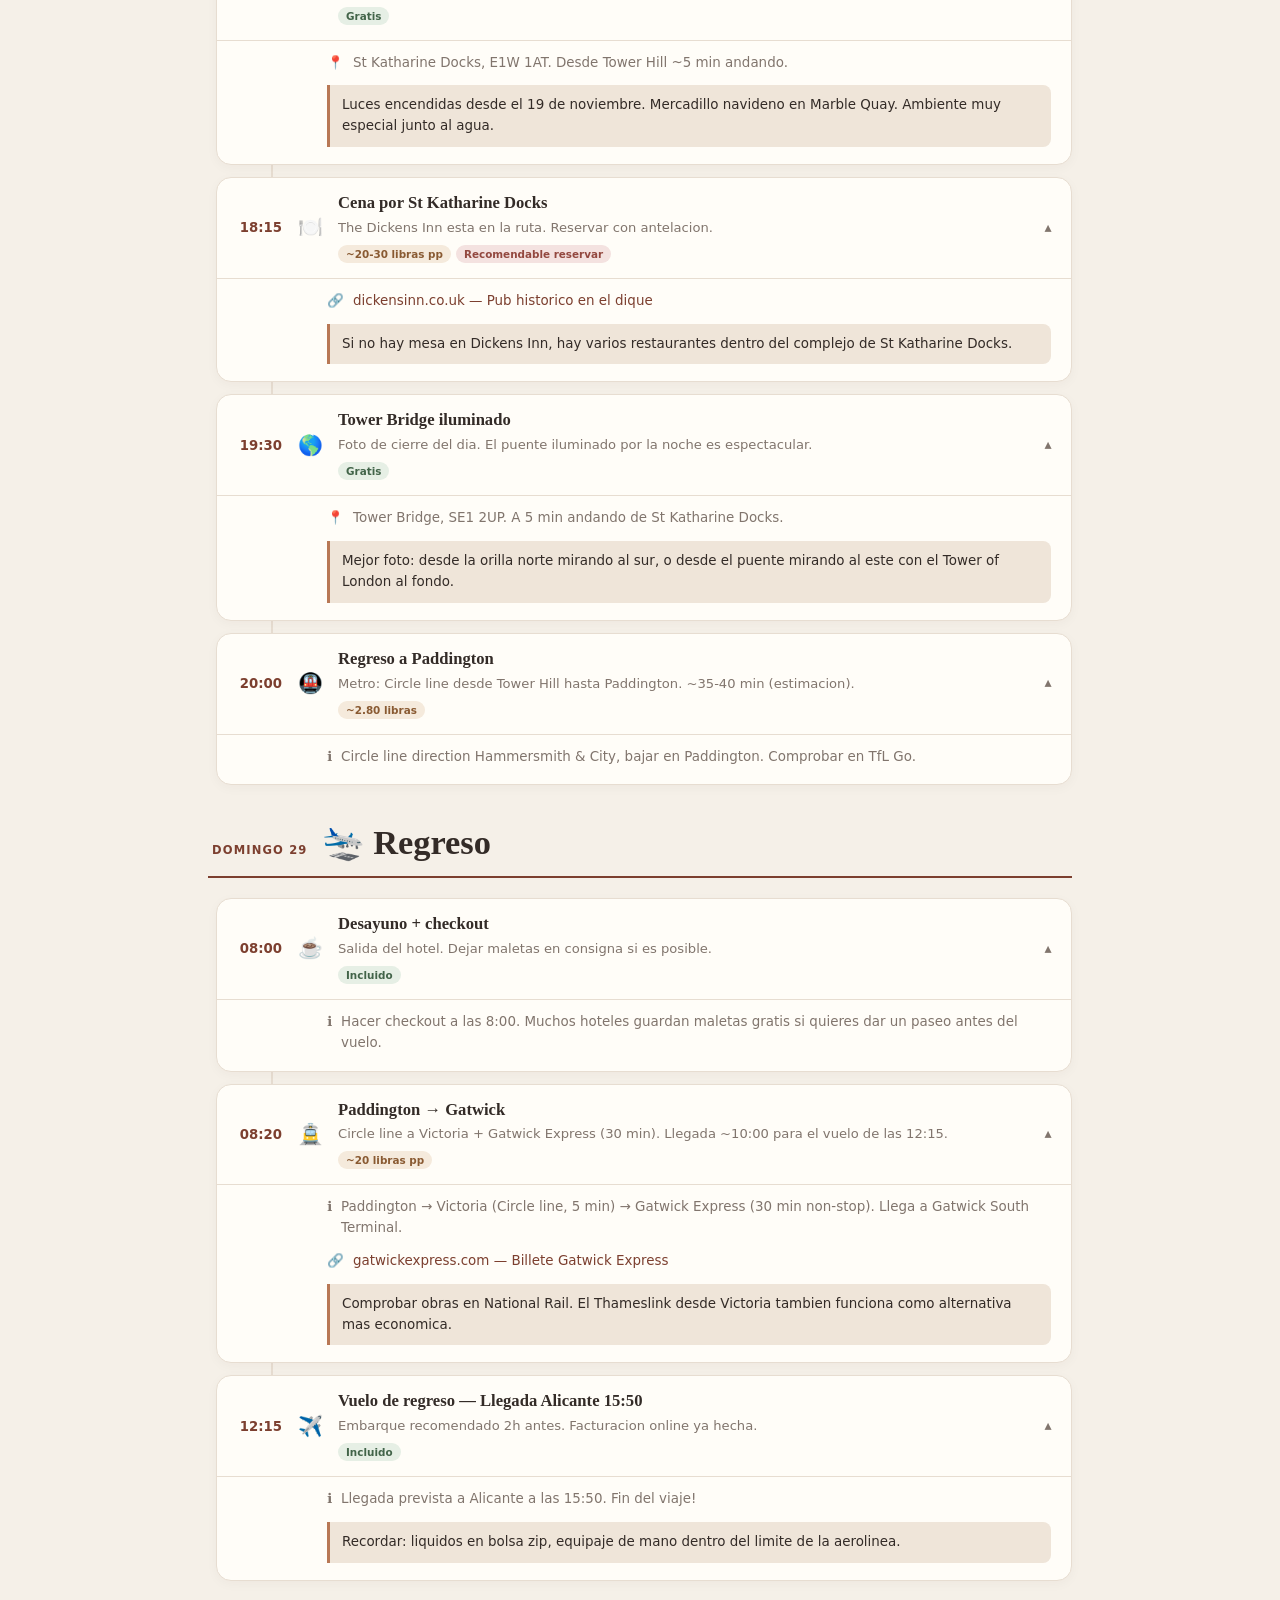
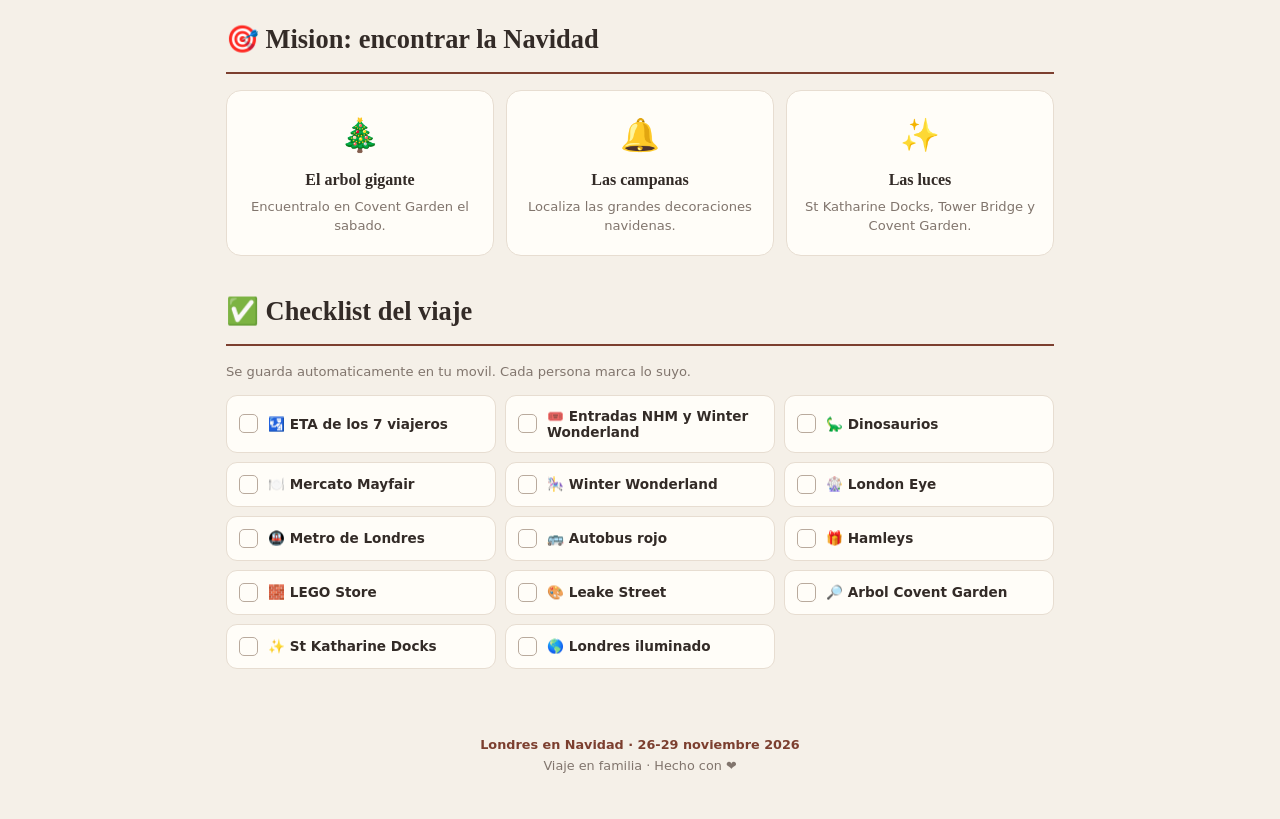
==== commit 5aec6283: "Añadir iconos de la aplicación" ====
--- a/index.html
+++ b/index.html
@@ -5,6 +5,7 @@
   <meta name="viewport" content="width=device-width, initial-scale=1.0">
   <title>Londres en Navidad · 26-29 Nov 2026</title>
   <link rel="manifest" href="manifest.json">
+  <link rel="apple-touch-icon" href="icon-192.png">
   <meta name="theme-color" content="#7c3f2f">
   <link rel="stylesheet" href="style.css">
 </head>
@@ -40,7 +41,7 @@
     <span class="chip">4 dias</span>
     <span class="chip">&#127876; Navidad</span>
     <span class="chip">&#127905; London Eye</span>
-    <span class="chip">&#128662; Bus rojo</span>
+    <span class="chip">&#128652; Bus rojo</span>
     <span class="chip">&#129429; Dinosaurios</span>
   </div>
 </section>
@@ -48,7 +49,7 @@
 <div class="progress-bar-container">
   <span>Checklist del viaje:</span>
   <div class="progress-bar"><div class="progress-fill" id="prog-fill" style="width:0%"></div></div>
-  <span id="progress-text">0 / 12</span>
+  <span id="progress-text">0 / 14</span>
 </div>
 
 <div class="container">
@@ -197,18 +198,37 @@
 
     <div class="activity open" onclick="toggle(this)">
       <div class="activity-header">
+        <span class="activity-time">12:15</span>
+        <span class="activity-emoji">&#128652;</span>
+        <div class="activity-content">
+          <div class="activity-name">Museo a Mercato Mayfair &mdash; autobus 74</div>
+          <div class="activity-preview">Directo, sin cambios, cada 8-10 min. ~20-25 min hasta Marble Arch + 5 min andando.</div>
+          <div class="activity-tags"><span class="tag tag-paid">Tarjeta sin contacto</span></div>
+        </div>
+        <span class="activity-chevron">&#9660;</span>
+      </div>
+      <div class="activity-detail">
+        <div class="detail-row"><span class="detail-icon">&#128205;</span><span>Parada Natural History Museum / Queen's Gate (Cromwell Rd), direccion Baker Street. Bajar en Marble Arch.</span></div>
+        <div class="detail-row"><span class="detail-icon">&#8505;&#65039;</span><span>Plan B si hay mucho tr&aacute;fico (Black Friday, Park Lane): Piccadilly line a Green Park y Jubilee line a Bond Street, ~35 min.</span></div>
+        <div class="detail-tip">Sois 7: si el bus va lleno, esperad al siguiente y quedad en Marble Arch.</div>
+      </div>
+    </div>
+
+    <div class="activity open" onclick="toggle(this)">
+      <div class="activity-header">
         <span class="activity-time">13:00</span>
         <span class="activity-emoji">&#127869;&#65039;</span>
         <div class="activity-content">
           <div class="activity-name">Almuerzo en Mercato Mayfair</div>
-          <div class="activity-preview">Food hall en la iglesia de St Mark's. Abre 12:00, no hace falta reservar.</div>
+          <div class="activity-preview">Food hall en la iglesia de St Mark's. Abre 12:00. Sois 7: reservar o llegar sobre las 12:45.</div>
           <div class="activity-tags"><span class="tag tag-paid">~15-20 libras pp</span></div>
         </div>
         <span class="activity-chevron">&#9660;</span>
       </div>
       <div class="activity-detail">
         <div class="detail-row"><span class="detail-icon">&#128205;</span><span>St Mark's Church, North Audley St, W1K 6ZA</span></div>
-        <div class="detail-row"><span class="detail-icon">&#8505;&#65039;</span><span>Desde museo: tunel a South Kensington, Piccadilly line a Green Park (3 paradas), Jubilee a Bond Street (1 parada). ~35 min.</span></div>
+        <div class="detail-tip">Ideas con ni&ntilde;os: Fresco (pizza), Dez Amore (pasta), Steamy &amp; Co (baos), Beast &amp; Field (hamburguesas) y helado de Badiani. Un adulto guarda mesa mientras los demas piden.</div>
+        <div class="detail-row"><span class="detail-icon">&#8505;&#65039;</span><span>Reserva: Visit London dice que los grupos de 6+ pueden reservar; otras fuentes no coinciden. Llamar al 020 7403 0930 para confirmar.</span></div>
       </div>
     </div>
 
@@ -460,7 +480,7 @@
     <div class="activity open" onclick="toggle(this)">
       <div class="activity-header">
         <span class="activity-time">17:15</span>
-        <span class="activity-emoji">&#128662;</span>
+        <span class="activity-emoji">&#128652;</span>
         <div class="activity-content">
           <div class="activity-name">Autobus rojo (linea 15)</div>
           <div class="activity-preview">Desde Strand/Aldwych hasta Tower Hill: ~20-25 min pasando por Fleet Street y St Paul's.</div>
@@ -531,7 +551,7 @@
         <span class="activity-emoji">&#128647;</span>
         <div class="activity-content">
           <div class="activity-name">Regreso a Paddington</div>
-          <div class="activity-preview">Metro: Circle line desde Tower Hill hasta Paddington. ~20 min.</div>
+          <div class="activity-preview">Metro: Circle line desde Tower Hill hasta Paddington. ~35-40 min (estimacion).</div>
           <div class="activity-tags"><span class="tag tag-paid">~2.80 libras</span></div>
         </div>
         <span class="activity-chevron">&#9660;</span>
@@ -685,6 +705,10 @@
 
   <div class="checklist-grid" id="checklist-grid">
 
+    <div class="check-item" onclick="checkItem(this,'ETA')"><div class="check-box"></div>&#128706; ETA de los 7 viajeros</div>
+
+    <div class="check-item" onclick="checkItem(this,'Entradas')"><div class="check-box"></div>&#127903;&#65039; Entradas NHM y Winter Wonderland</div>
+
     <div class="check-item" onclick="checkItem(this,'Dinosaurios')"><div class="check-box"></div>&#129429; Dinosaurios</div>
 
     <div class="check-item" onclick="checkItem(this,'Mercato')"><div class="check-box"></div>&#127869;&#65039; Mercato Mayfair</div>
@@ -695,7 +719,7 @@
 
     <div class="check-item" onclick="checkItem(this,'Metro')"><div class="check-box"></div>&#128647; Metro de Londres</div>
 
-    <div class="check-item" onclick="checkItem(this,'BusRojo')"><div class="check-box"></div>&#128662; Autobus rojo</div>
+    <div class="check-item" onclick="checkItem(this,'BusRojo')"><div class="check-box"></div>&#128652; Autobus rojo</div>
 
     <div class="check-item" onclick="checkItem(this,'Hamleys')"><div class="check-box"></div>&#127873; Hamleys</div>
 
@@ -735,7 +759,7 @@
 
 function updateCountdown() {
 
-  var target = new Date('2026-11-26T18:20:00');
+  var target = new Date('2026-11-26T18:20:00Z');
 
   var now = new Date();
 
@@ -795,17 +819,17 @@
 
   document.body.classList.toggle('dark');
 
-  localStorage.setItem('dark', document.body.classList.contains('dark') ? '1' : '0');
+  localStorage.setItem('londres2026-dark', document.body.classList.contains('dark') ? '1' : '0');
 
 }
 
-if (localStorage.getItem('dark') === '1') document.body.classList.add('dark');
+if (localStorage.getItem('londres2026-dark') === '1') document.body.classList.add('dark');
 
 
 
 // CHECKLIST
 
-var TOTAL = 12;
+var TOTAL = document.querySelectorAll('.check-item').length;
 
 function checkItem(el, key) {
 
@@ -815,7 +839,7 @@
 
   box.textContent = el.classList.contains('checked') ? '✓' : '';
 
-  var checked = JSON.parse(localStorage.getItem('checklist') || '{}');
+  var checked = JSON.parse(localStorage.getItem('londres2026-checklist') || '{}');
 
   if (el.classList.contains('checked')) {
 
@@ -827,7 +851,7 @@
 
   }
 
-  localStorage.setItem('checklist', JSON.stringify(checked));
+  localStorage.setItem('londres2026-checklist', JSON.stringify(checked));
 
   updateProgress();
 
@@ -835,7 +859,7 @@
 
 function updateProgress() {
 
-  var checked = JSON.parse(localStorage.getItem('checklist') || '{}');
+  var checked = JSON.parse(localStorage.getItem('londres2026-checklist') || '{}');
 
   var count = Object.keys(checked).length;
 
@@ -849,7 +873,7 @@
 
 function loadChecklist() {
 
-  var checked = JSON.parse(localStorage.getItem('checklist') || '{}');
+  var checked = JSON.parse(localStorage.getItem('londres2026-checklist') || '{}');
 
   var items = document.querySelectorAll('.check-item');
 
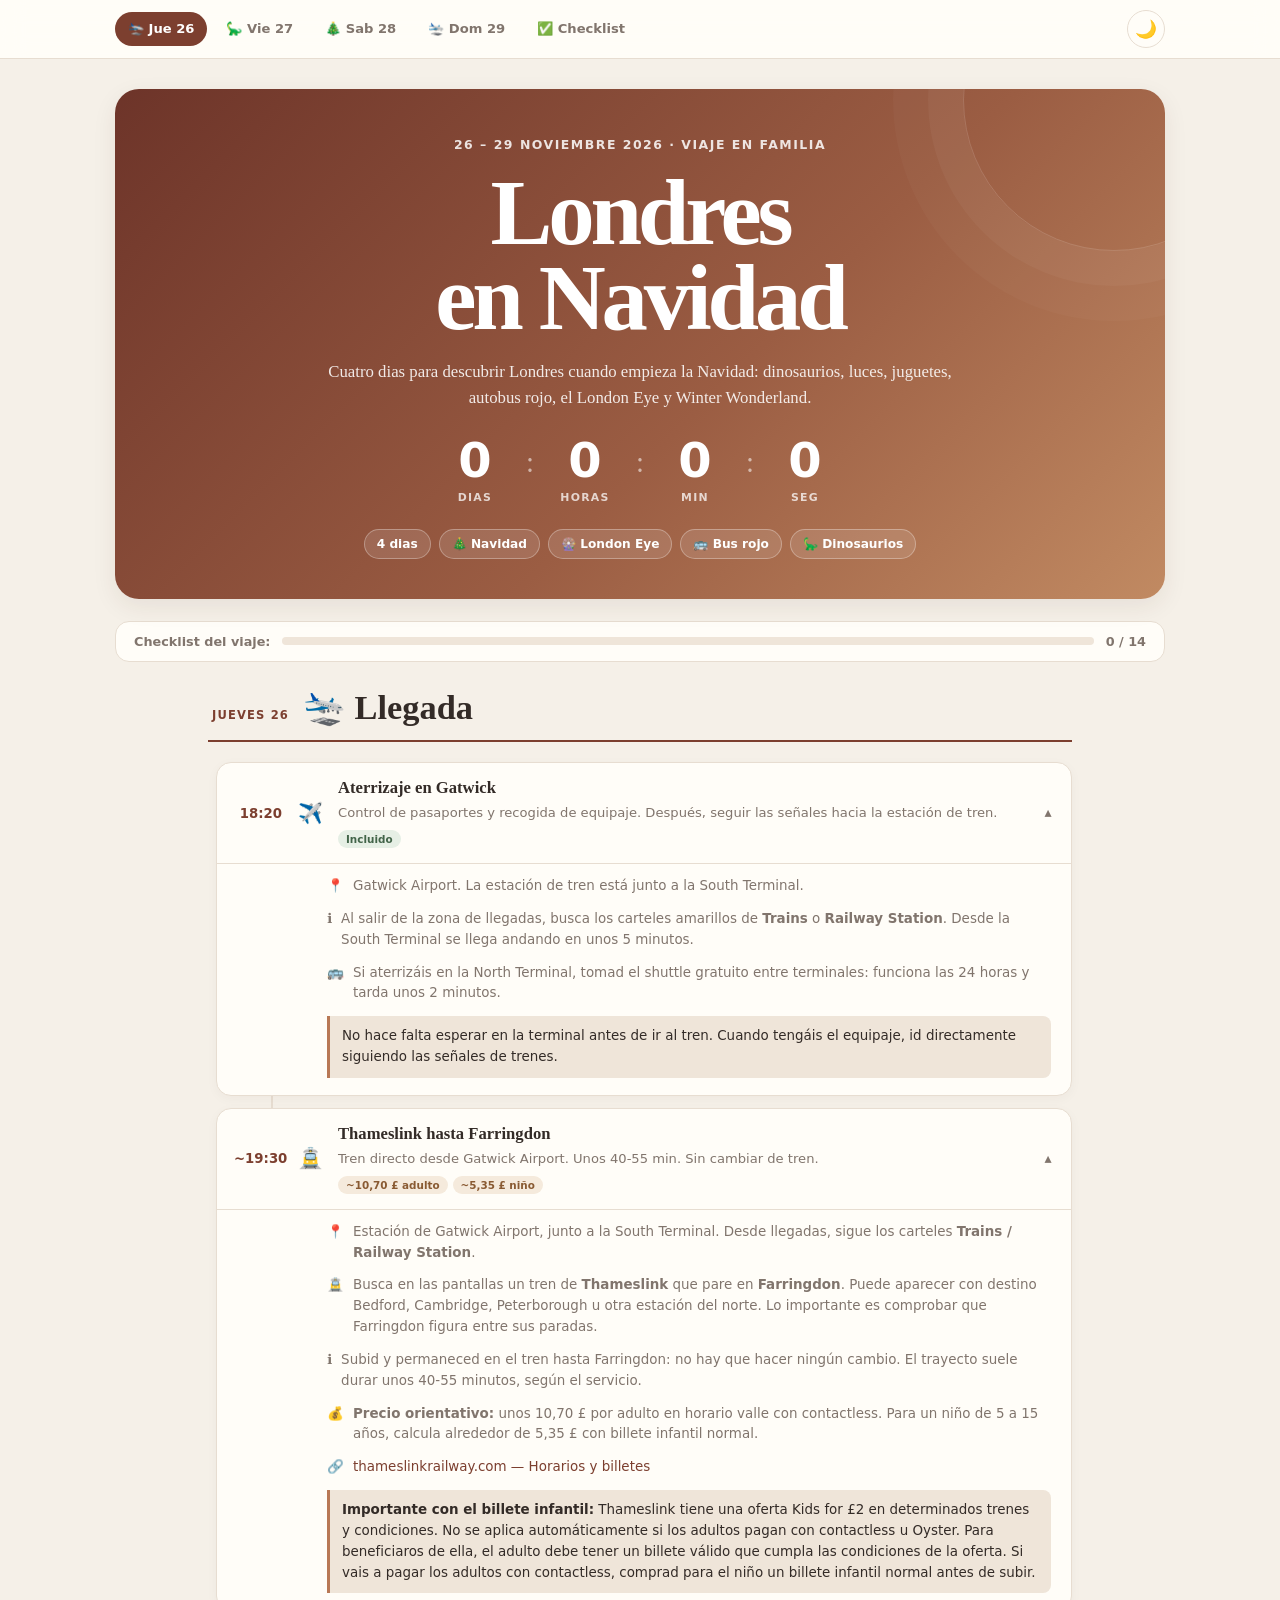
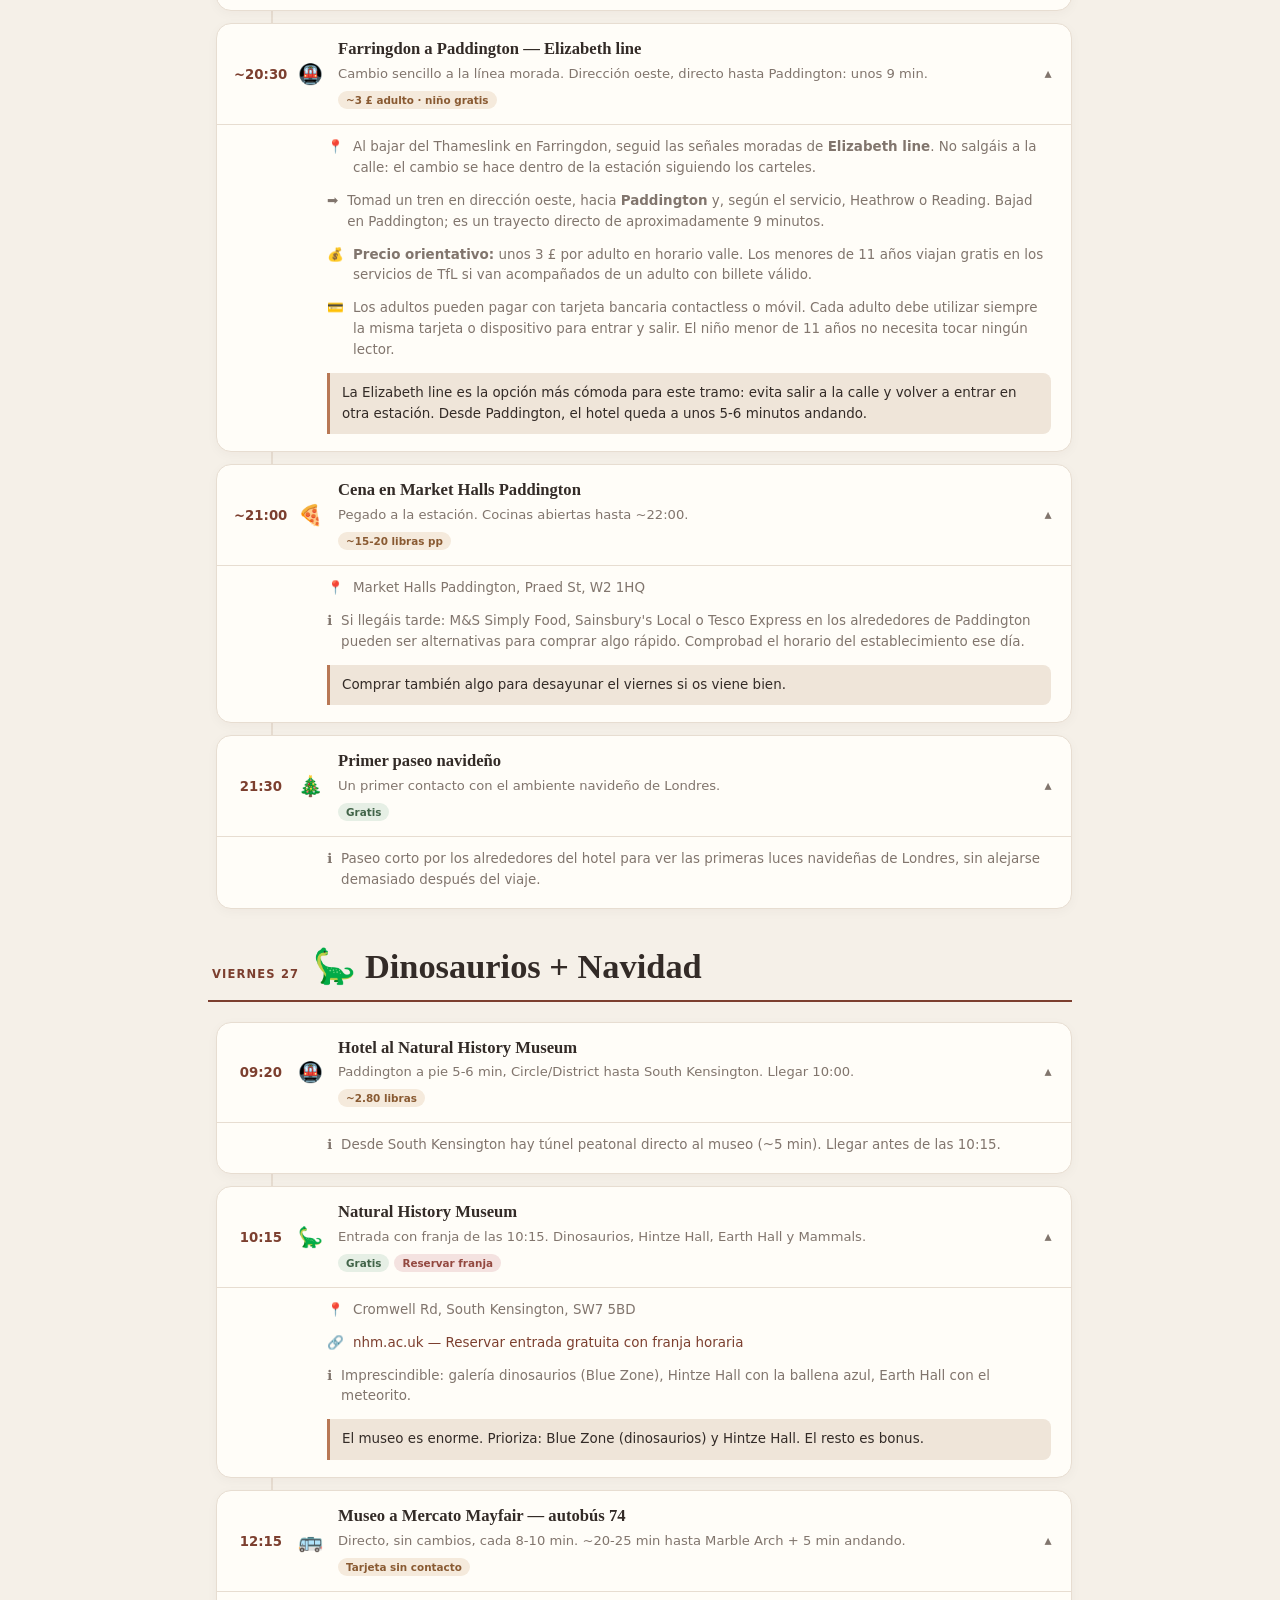
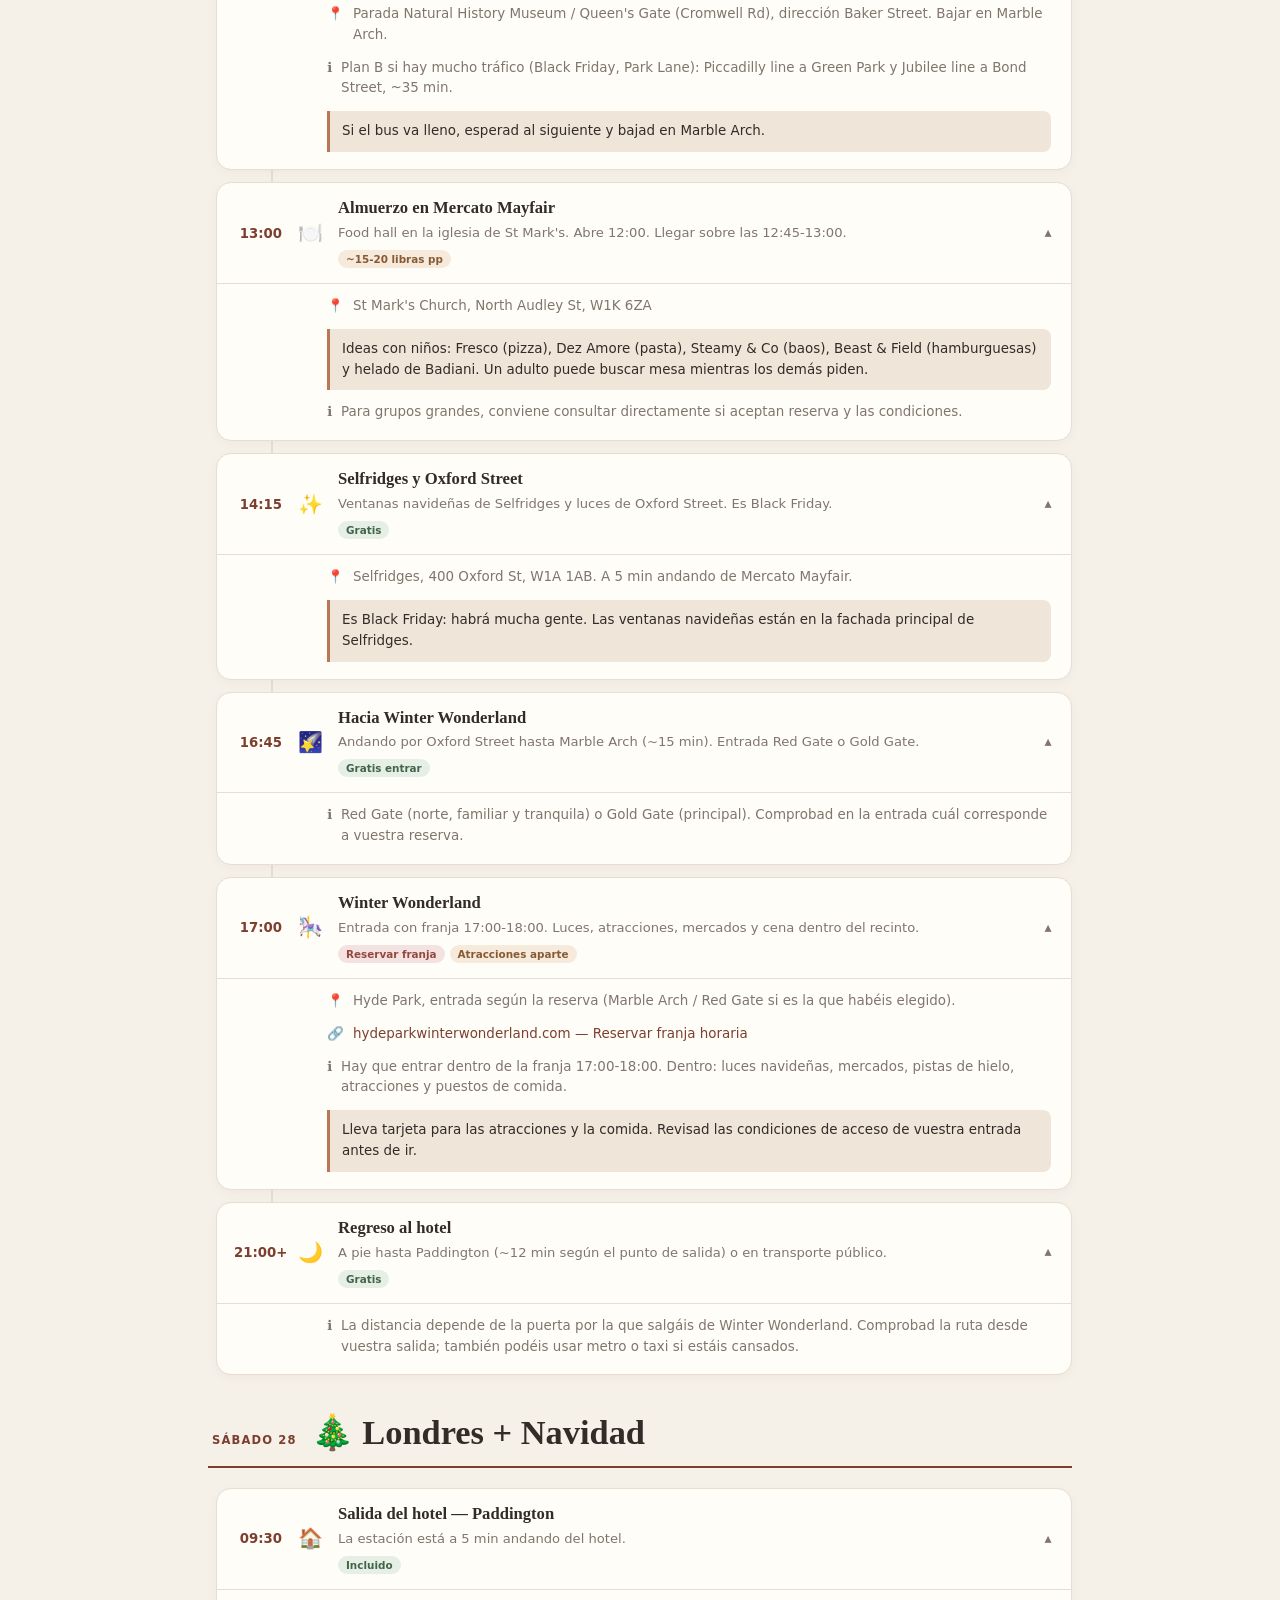
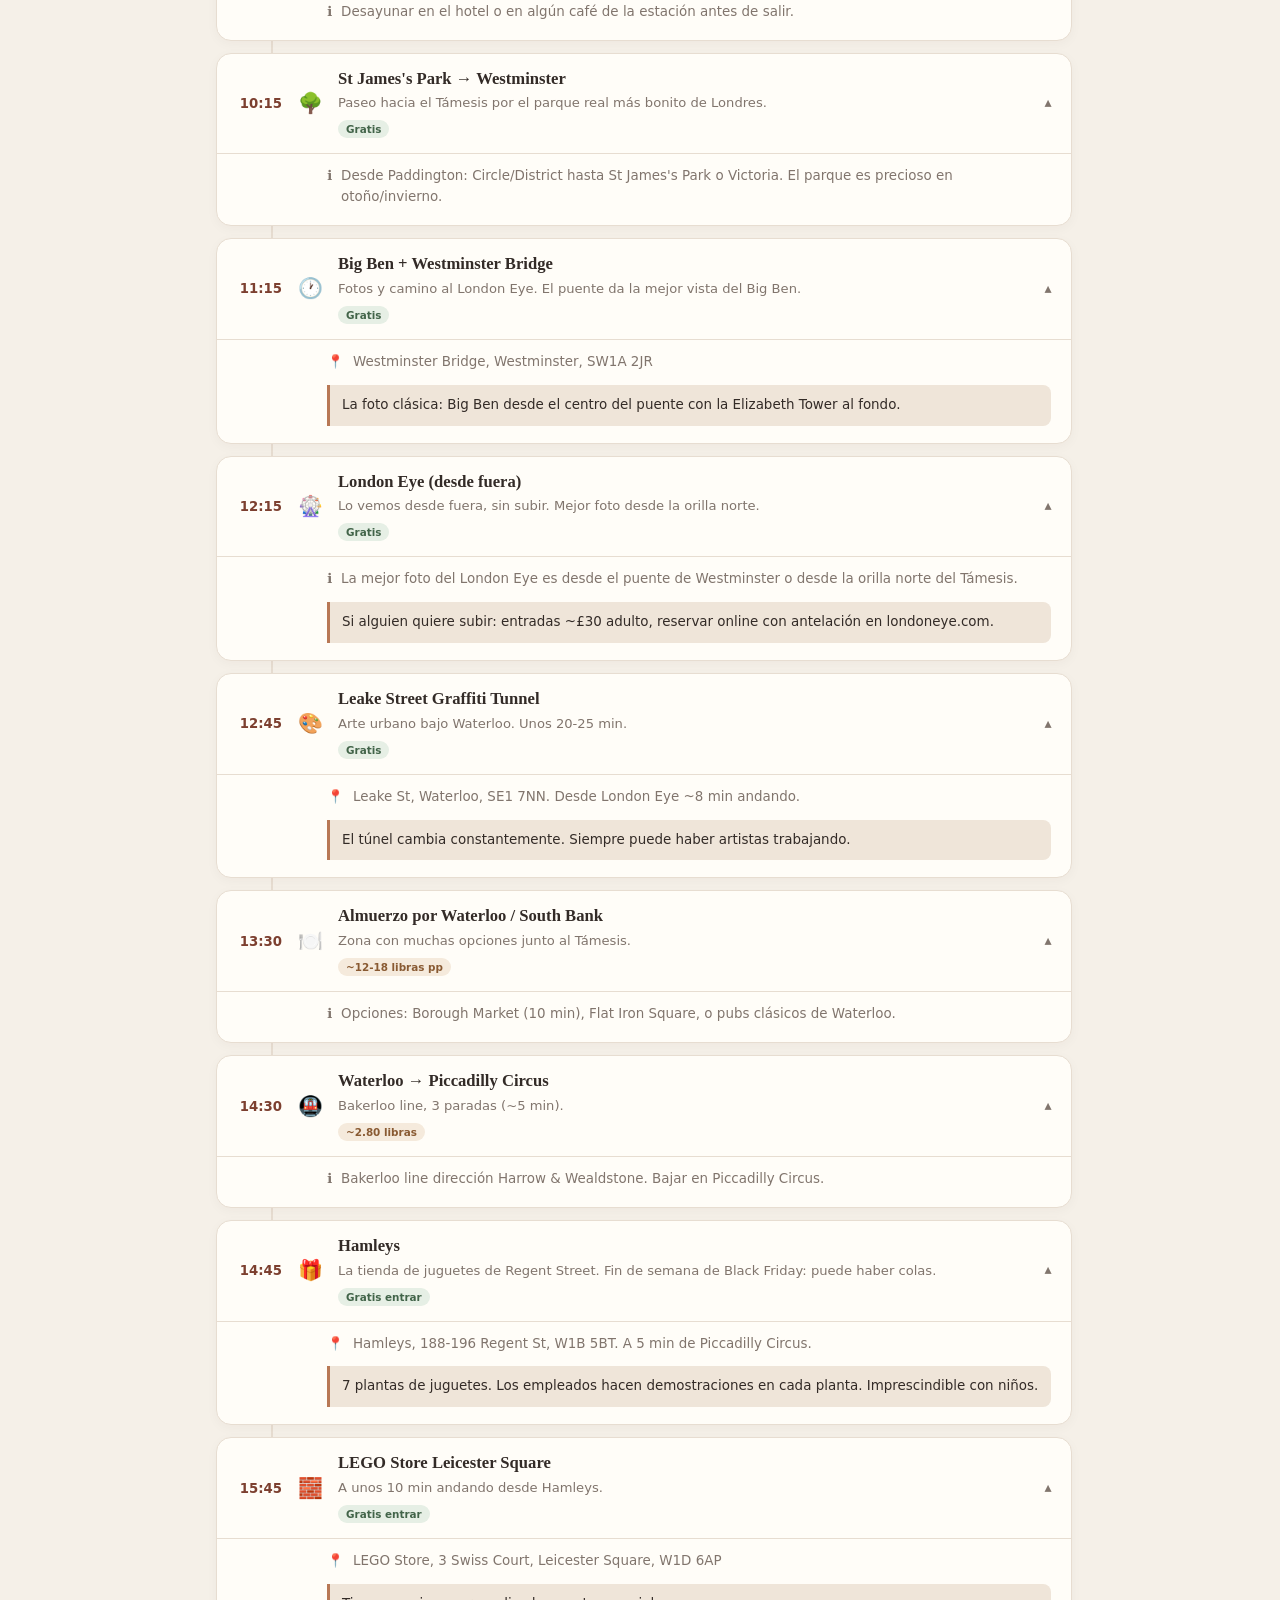
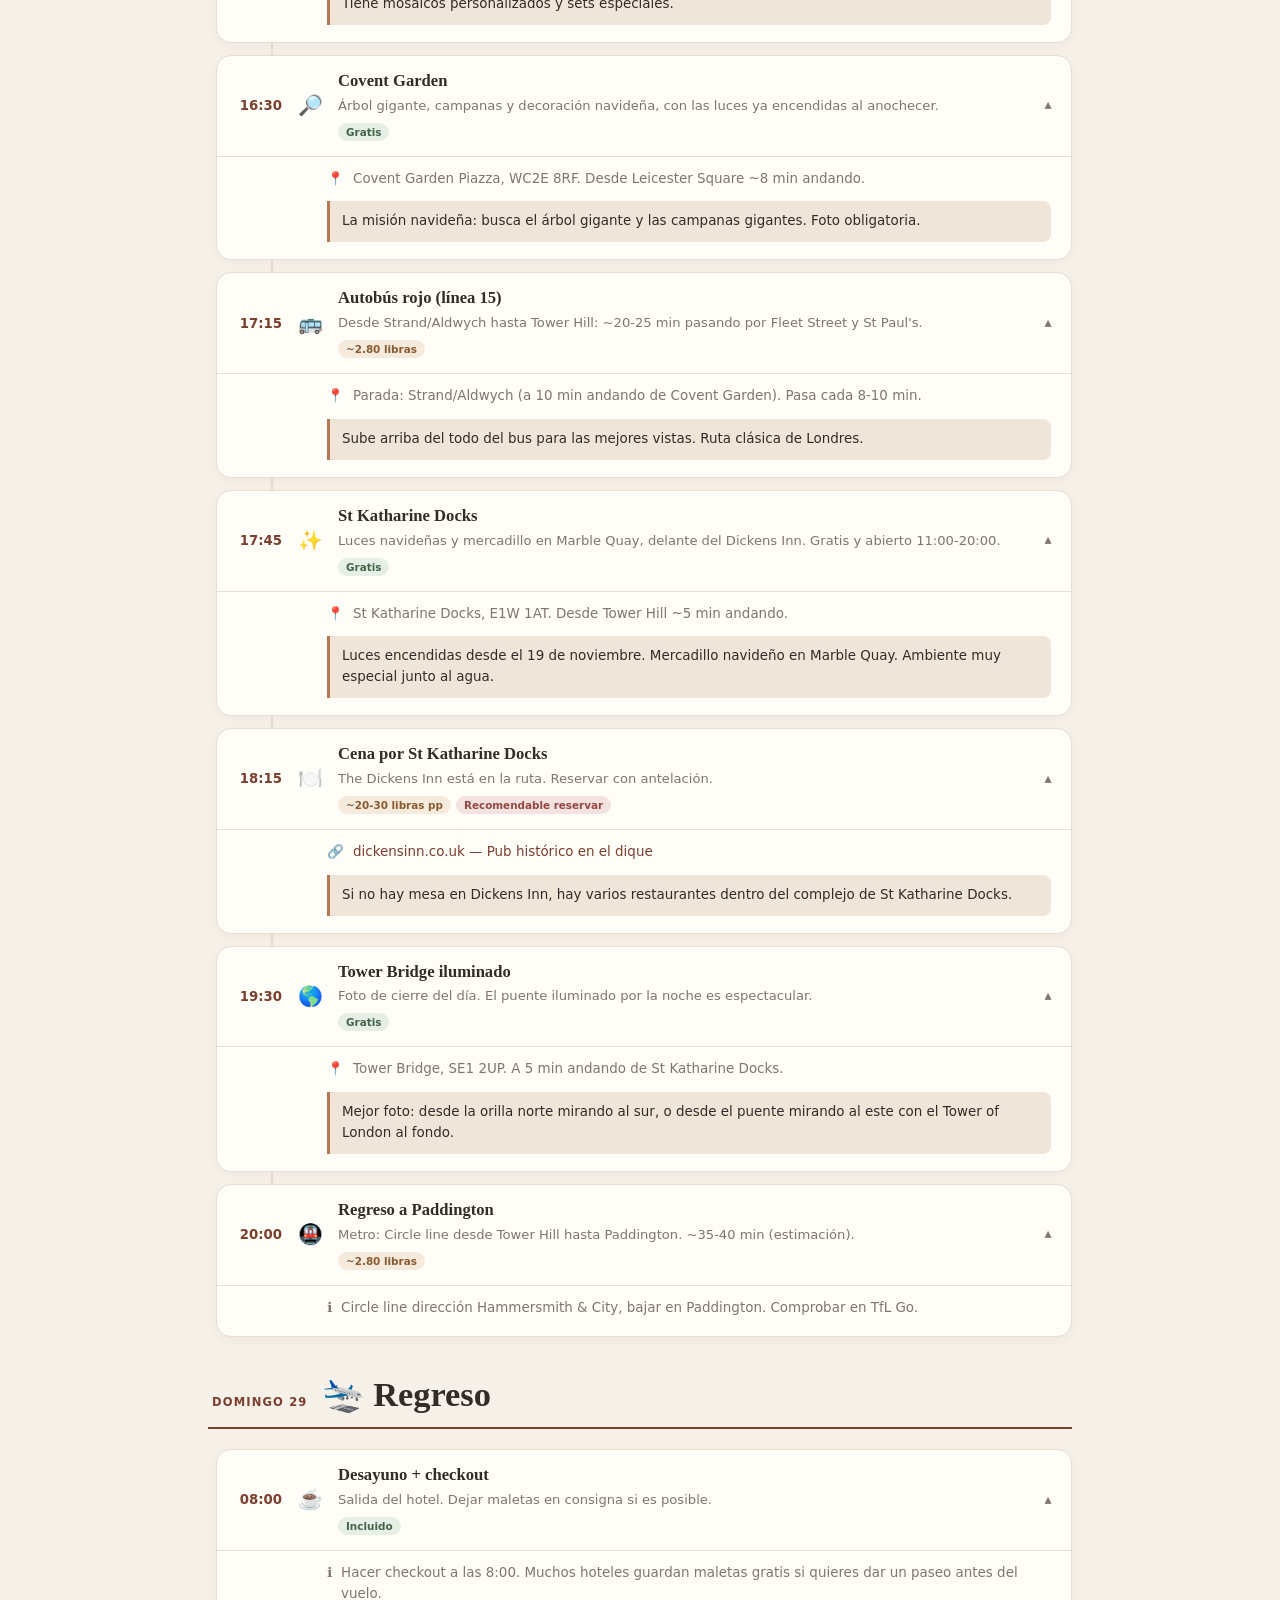
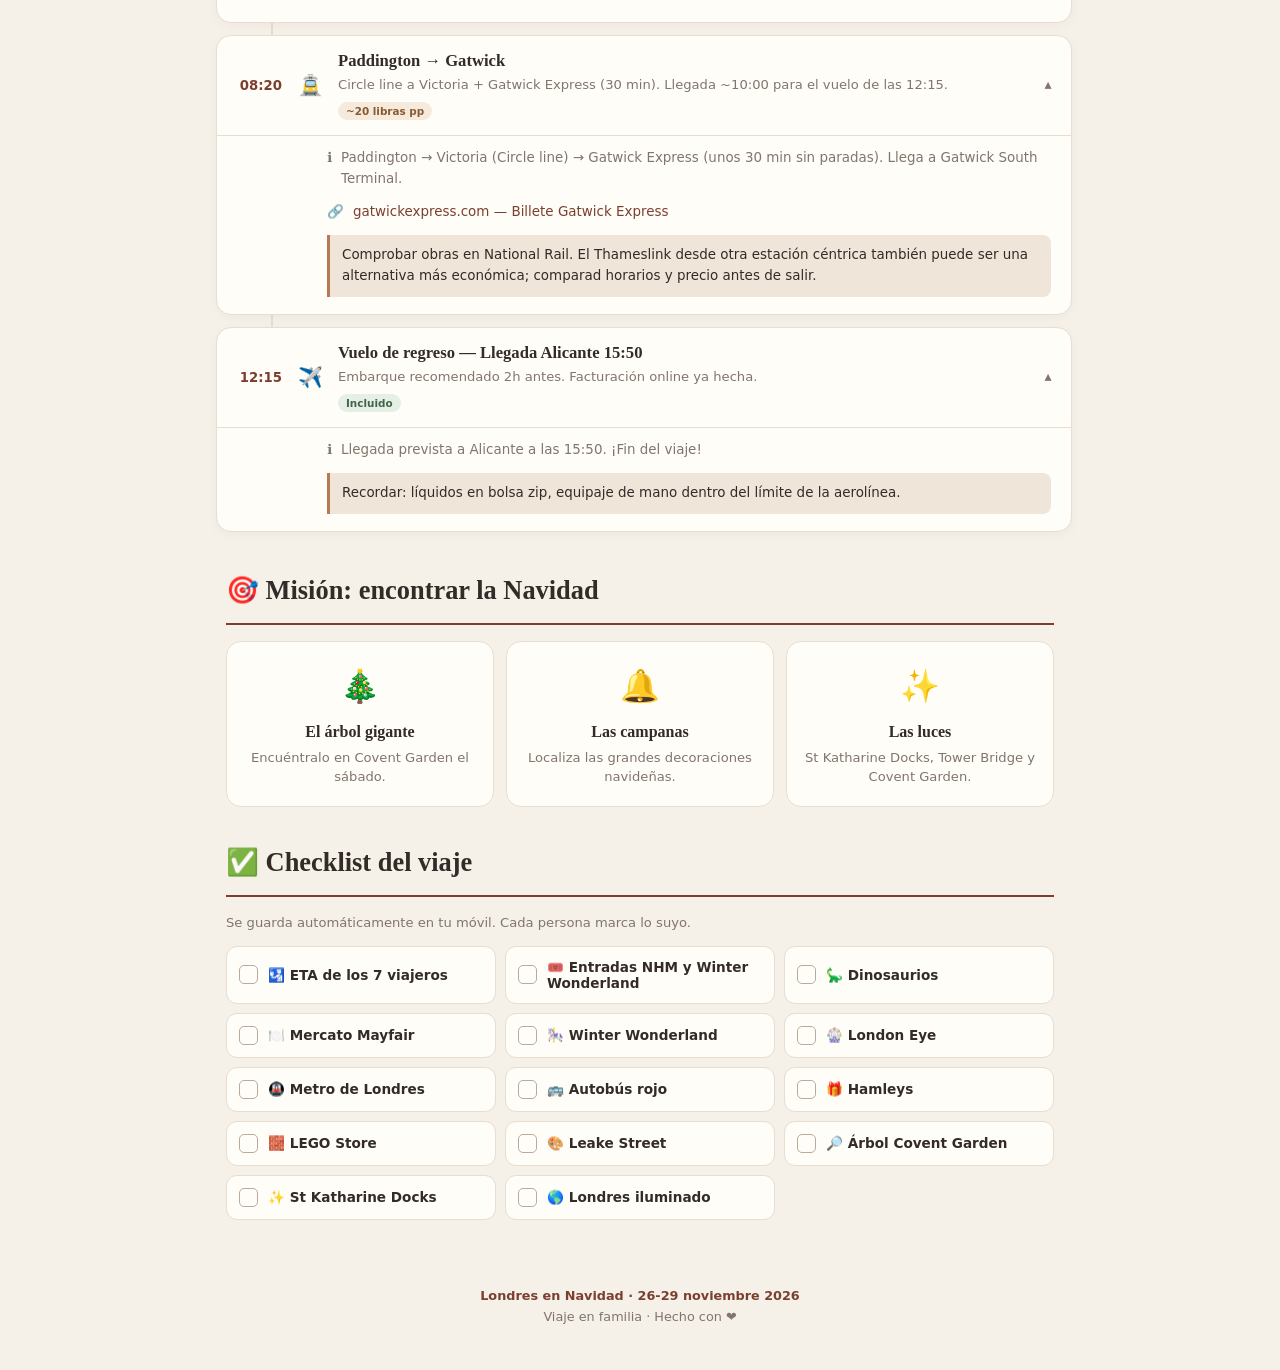
==== commit 6f612155: "Añadir iconos de la aplicación" ====
--- a/index.html
+++ b/index.html
@@ -1,948 +1,784 @@
-<!DOCTYPE html>
-<html lang="es">
-<head>
-  <meta charset="UTF-8">
-  <meta name="viewport" content="width=device-width, initial-scale=1.0">
-  <title>Londres en Navidad · 26-29 Nov 2026</title>
-  <link rel="manifest" href="manifest.json">
-  <link rel="apple-touch-icon" href="icon-192.png">
-  <meta name="theme-color" content="#7c3f2f">
-  <link rel="stylesheet" href="style.css">
-</head>
-<body>
-
-<nav class="sticky-nav">
-  <div class="nav-days">
-    <a href="#dia-26">&#128748; Jue 26</a>
-    <a href="#dia-27">&#129429; Vie 27</a>
-    <a href="#dia-28">&#127876; Sab 28</a>
-    <a href="#dia-29">&#128748; Dom 29</a>
-    <a href="#checklist">&#9989; Checklist</a>
-  </div>
-  <div class="nav-actions">
-    <button class="btn-icon" onclick="toggleDark()" title="Modo oscuro">&#127769;</button>
-  </div>
-</nav>
-
-<section class="hero">
-  <div class="hero-date">26 &ndash; 29 Noviembre 2026 &middot; Viaje en familia</div>
-  <h1>Londres<br>en Navidad</h1>
-  <p class="hero-sub">Cuatro dias para descubrir Londres cuando empieza la Navidad: dinosaurios, luces, juguetes, autobus rojo, el London Eye y Winter Wonderland.</p>
-  <div class="countdown-container">
-    <div class="countdown-unit"><div class="countdown-num" id="cd-d">--</div><div class="countdown-label">dias</div></div>
-    <div class="countdown-sep">:</div>
-    <div class="countdown-unit"><div class="countdown-num" id="cd-h">--</div><div class="countdown-label">horas</div></div>
-    <div class="countdown-sep">:</div>
-    <div class="countdown-unit"><div class="countdown-num" id="cd-m">--</div><div class="countdown-label">min</div></div>
-    <div class="countdown-sep">:</div>
-    <div class="countdown-unit"><div class="countdown-num" id="cd-s">--</div><div class="countdown-label">seg</div></div>
-  </div>
-  <div class="hero-chips">
-    <span class="chip">4 dias</span>
-    <span class="chip">&#127876; Navidad</span>
-    <span class="chip">&#127905; London Eye</span>
-    <span class="chip">&#128652; Bus rojo</span>
-    <span class="chip">&#129429; Dinosaurios</span>
-  </div>
-</section>
-
-<div class="progress-bar-container">
-  <span>Checklist del viaje:</span>
-  <div class="progress-bar"><div class="progress-fill" id="prog-fill" style="width:0%"></div></div>
-  <span id="progress-text">0 / 14</span>
-</div>
-
-<div class="container">
-
-<!-- ===== DIA 26 ===== -->
-<section class="day-section" id="dia-26">
-  <div class="day-header">
-    <span class="day-label">Jueves 26</span>
-    <h2 class="day-title">&#128748; Llegada</h2>
-  </div>
-  <div class="timeline">
-
-    <div class="activity open" onclick="toggle(this)">
-      <div class="activity-header">
-        <span class="activity-time">18:20</span>
-        <span class="activity-emoji">&#9992;&#65039;</span>
-        <div class="activity-content">
-          <div class="activity-name">Aterrizaje en Gatwick</div>
-          <div class="activity-preview">Control de pasaportes. Salida de terminal ~19:00-19:45</div>
-          <div class="activity-tags"><span class="tag tag-free">Incluido</span></div>
-        </div>
-        <span class="activity-chevron">&#9660;</span>
-      </div>
-      <div class="activity-detail">
-        <div class="detail-row"><span class="detail-icon">&#128205;</span><span>Gatwick Airport, South Terminal</span></div>
-        <div class="detail-row"><span class="detail-icon">&#8505;&#65039;</span><span>Control de pasaportes UE/no-UE. Seguir señales a South Terminal para el tren.</span></div>
-        <div class="detail-tip">Si la cola es larga, espera a que baje antes de hacer cola. La terminal tiene bancos y agua.</div>
-      </div>
-    </div>
-
-    <div class="activity open" onclick="toggle(this)">
-      <div class="activity-header">
-        <span class="activity-time">~19:30</span>
-        <span class="activity-emoji">&#128650;</span>
-        <div class="activity-content">
-          <div class="activity-name">Thameslink hasta Farringdon</div>
-          <div class="activity-preview">Estacion en South Terminal. 40-60 min. Billete online o maquina.</div>
-          <div class="activity-tags"><span class="tag tag-paid">~17 libras adulto</span></div>
-        </div>
-        <span class="activity-chevron">&#9660;</span>
-      </div>
-      <div class="activity-detail">
-        <div class="detail-row"><span class="detail-icon">&#128205;</span><span>Estacion en South Terminal, 5 min andando desde llegadas (desde North Terminal shuttle gratis 2 min)</span></div>
-        <div class="detail-row"><span class="detail-icon">&#8505;&#65039;</span><span>Trenes directos Bedford/Cambridge/Peterborough/Luton. Todos paran en Farringdon. Elige uno de ~40 min.</span></div>
-        <div class="detail-row"><span class="detail-icon">&#128279;</span><a href="https://www.thetrainline.com" target="_blank">Comprar billete en thetrainline.com</a></div>
-        <div class="detail-tip">Compra el billete Gatwick-Farringdon online (codigo de barras) o en las maquinas.</div>
-      </div>
-    </div>
-
-    <div class="activity open" onclick="toggle(this)">
-      <div class="activity-header">
-        <span class="activity-time">~20:30</span>
-        <span class="activity-emoji">&#128647;</span>
-        <div class="activity-content">
-          <div class="activity-name">Farringdon a Paddington &mdash; Elizabeth Line</div>
-          <div class="activity-preview">Cambio a Elizabeth line, direccion oeste. ~10 min. Del anden al hotel 5-6 min.</div>
-          <div class="activity-tags"><span class="tag tag-paid">~2.80 libras</span></div>
-        </div>
-        <span class="activity-chevron">&#9660;</span>
-      </div>
-      <div class="activity-detail">
-        <div class="detail-row"><span class="detail-icon">&#8505;&#65039;</span><span>Usar tarjeta de pago sin contacto o Oyster card. La Elizabeth Line es nueva, muy comoda, busca el cartel purpura.</span></div>
-        <div class="detail-tip">Si es tarde y hay poca gente, el Uber desde Farringdon a Paddington sale ~12 libras.</div>
-      </div>
-    </div>
-
-    <div class="activity open" onclick="toggle(this)">
-      <div class="activity-header">
-        <span class="activity-time">~21:00</span>
-        <span class="activity-emoji">&#127829;</span>
-        <div class="activity-content">
-          <div class="activity-name">Cena en Market Halls Paddington</div>
-          <div class="activity-preview">Pegado a la estacion. Cocinas abiertas hasta ~22:00.</div>
-          <div class="activity-tags"><span class="tag tag-paid">~15-20 libras pp</span></div>
-        </div>
-        <span class="activity-chevron">&#9660;</span>
-      </div>
-      <div class="activity-detail">
-        <div class="detail-row"><span class="detail-icon">&#128205;</span><span>Market Halls Paddington, Praed St, W2 1HQ</span></div>
-        <div class="detail-row"><span class="detail-icon">&#8505;&#65039;</span><span>Si llegas tarde: M&S Simply Food (hasta 23:00), Sainsbury's Local (medianoche) o Tesco Express South Wharf Rd (24h).</span></div>
-        <div class="detail-tip">Comprar tambien desayuno para el viernes.</div>
-      </div>
-    </div>
-
-    <div class="activity open" onclick="toggle(this)">
-      <div class="activity-header">
-        <span class="activity-time">21:30</span>
-        <span class="activity-emoji">&#127876;</span>
-        <div class="activity-content">
-          <div class="activity-name">Primer paseo navideno</div>
-          <div class="activity-preview">Un primer contacto con el ambiente navideno de Londres.</div>
-          <div class="activity-tags"><span class="tag tag-free">Gratis</span></div>
-        </div>
-        <span class="activity-chevron">&#9660;</span>
-      </div>
-      <div class="activity-detail">
-        <div class="detail-row"><span class="detail-icon">&#8505;&#65039;</span><span>Paseo corto por los alrededores del hotel para ver las primeras luces navidenas de Londres.</span></div>
-      </div>
-    </div>
-
-  </div>
-</section>
-
-<!-- ===== DIA 27 ===== -->
-<section class="day-section" id="dia-27">
-  <div class="day-header">
-    <span class="day-label">Viernes 27</span>
-    <h2 class="day-title">&#129429; Dinosaurios + Navidad</h2>
-  </div>
-  <div class="timeline">
-
-    <div class="activity open" onclick="toggle(this)">
-      <div class="activity-header">
-        <span class="activity-time">09:20</span>
-        <span class="activity-emoji">&#128647;</span>
-        <div class="activity-content">
-          <div class="activity-name">Hotel al Natural History Museum</div>
-          <div class="activity-preview">Paddington a pie 5-6 min, Circle/District hasta South Kensington. Llegar 10:00.</div>
-          <div class="activity-tags"><span class="tag tag-paid">~2.80 libras</span></div>
-        </div>
-        <span class="activity-chevron">&#9660;</span>
-      </div>
-      <div class="activity-detail">
-        <div class="detail-row"><span class="detail-icon">&#8505;&#65039;</span><span>Desde South Kensington hay tunel peatonal directo al museo (~5 min). Llegar antes de las 10:15.</span></div>
-      </div>
-    </div>
-
-    <div class="activity open" onclick="toggle(this)">
-      <div class="activity-header">
-        <span class="activity-time">10:15</span>
-        <span class="activity-emoji">&#129429;</span>
-        <div class="activity-content">
-          <div class="activity-name">Natural History Museum</div>
-          <div class="activity-preview">Entrada con franja de las 10:15. Dinosaurios, Hintze Hall, Earth Hall y Mammals.</div>
-          <div class="activity-tags"><span class="tag tag-free">Gratis</span><span class="tag tag-book">Reservar franja</span></div>
-        </div>
-        <span class="activity-chevron">&#9660;</span>
-      </div>
-      <div class="activity-detail">
-        <div class="detail-row"><span class="detail-icon">&#128205;</span><span>Cromwell Rd, South Kensington, SW7 5BD</span></div>
-        <div class="detail-row"><span class="detail-icon">&#128279;</span><a href="https://www.nhm.ac.uk" target="_blank">nhm.ac.uk &mdash; Reservar entrada gratuita con franja horaria</a></div>
-        <div class="detail-row"><span class="detail-icon">&#8505;&#65039;</span><span>Imprescindible: galeria dinosaurios (Blue Zone), Hintze Hall con la ballena azul, Earth Hall con el meteorito.</span></div>
-        <div class="detail-tip">El museo es enorme. Prioriza: Blue Zone (dinosaurios) y Hintze Hall. El resto es bonus.</div>
-      </div>
-    </div>
-
-    <div class="activity open" onclick="toggle(this)">
-      <div class="activity-header">
-        <span class="activity-time">12:15</span>
-        <span class="activity-emoji">&#128652;</span>
-        <div class="activity-content">
-          <div class="activity-name">Museo a Mercato Mayfair &mdash; autobus 74</div>
-          <div class="activity-preview">Directo, sin cambios, cada 8-10 min. ~20-25 min hasta Marble Arch + 5 min andando.</div>
-          <div class="activity-tags"><span class="tag tag-paid">Tarjeta sin contacto</span></div>
-        </div>
-        <span class="activity-chevron">&#9660;</span>
-      </div>
-      <div class="activity-detail">
-        <div class="detail-row"><span class="detail-icon">&#128205;</span><span>Parada Natural History Museum / Queen's Gate (Cromwell Rd), direccion Baker Street. Bajar en Marble Arch.</span></div>
-        <div class="detail-row"><span class="detail-icon">&#8505;&#65039;</span><span>Plan B si hay mucho tr&aacute;fico (Black Friday, Park Lane): Piccadilly line a Green Park y Jubilee line a Bond Street, ~35 min.</span></div>
-        <div class="detail-tip">Sois 7: si el bus va lleno, esperad al siguiente y quedad en Marble Arch.</div>
-      </div>
-    </div>
-
-    <div class="activity open" onclick="toggle(this)">
-      <div class="activity-header">
-        <span class="activity-time">13:00</span>
-        <span class="activity-emoji">&#127869;&#65039;</span>
-        <div class="activity-content">
-          <div class="activity-name">Almuerzo en Mercato Mayfair</div>
-          <div class="activity-preview">Food hall en la iglesia de St Mark's. Abre 12:00. Sois 7: reservar o llegar sobre las 12:45.</div>
-          <div class="activity-tags"><span class="tag tag-paid">~15-20 libras pp</span></div>
-        </div>
-        <span class="activity-chevron">&#9660;</span>
-      </div>
-      <div class="activity-detail">
-        <div class="detail-row"><span class="detail-icon">&#128205;</span><span>St Mark's Church, North Audley St, W1K 6ZA</span></div>
-        <div class="detail-tip">Ideas con ni&ntilde;os: Fresco (pizza), Dez Amore (pasta), Steamy &amp; Co (baos), Beast &amp; Field (hamburguesas) y helado de Badiani. Un adulto guarda mesa mientras los demas piden.</div>
-        <div class="detail-row"><span class="detail-icon">&#8505;&#65039;</span><span>Reserva: Visit London dice que los grupos de 6+ pueden reservar; otras fuentes no coinciden. Llamar al 020 7403 0930 para confirmar.</span></div>
-      </div>
-    </div>
-
-    <div class="activity open" onclick="toggle(this)">
-      <div class="activity-header">
-        <span class="activity-time">14:15</span>
-        <span class="activity-emoji">&#10024;</span>
-        <div class="activity-content">
-          <div class="activity-name">Selfridges y Oxford Street</div>
-          <div class="activity-preview">Ventanas navidenas de Selfridges y luces de Oxford Street (tema Harry Potter este año). Es Black Friday.</div>
-          <div class="activity-tags"><span class="tag tag-free">Gratis</span></div>
-        </div>
-        <span class="activity-chevron">&#9660;</span>
-      </div>
-      <div class="activity-detail">
-        <div class="detail-row"><span class="detail-icon">&#128205;</span><span>Selfridges, 400 Oxford St, W1A 1AB. A 5 min andando de Mercato Mayfair.</span></div>
-        <div class="detail-tip">Es Black Friday: habra mucha gente. Las ventanas navidenas estan en la fachada principal de Selfridges.</div>
-      </div>
-    </div>
-
-    <div class="activity open" onclick="toggle(this)">
-      <div class="activity-header">
-        <span class="activity-time">16:45</span>
-        <span class="activity-emoji">&#127776;</span>
-        <div class="activity-content">
-          <div class="activity-name">Hacia Winter Wonderland</div>
-          <div class="activity-preview">Andando por Oxford Street hasta Marble Arch (~15 min). Entrada Red Gate o Gold Gate.</div>
-          <div class="activity-tags"><span class="tag tag-free">Gratis entrar</span></div>
-        </div>
-        <span class="activity-chevron">&#9660;</span>
-      </div>
-      <div class="activity-detail">
-        <div class="detail-row"><span class="detail-icon">&#8505;&#65039;</span><span>Red Gate (norte, familiar y tranquila) o Gold Gate (principal). Entrada libre al recinto.</span></div>
-      </div>
-    </div>
-
-    <div class="activity open" onclick="toggle(this)">
-      <div class="activity-header">
-        <span class="activity-time">17:00</span>
-        <span class="activity-emoji">&#127904;</span>
-        <div class="activity-content">
-          <div class="activity-name">Winter Wonderland</div>
-          <div class="activity-preview">Entrada con franja 17:00-18:00. Luces, atracciones, mercados y cena dentro del recinto.</div>
-          <div class="activity-tags"><span class="tag tag-book">Reservar franja</span><span class="tag tag-paid">Atracciones aparte</span></div>
-        </div>
-        <span class="activity-chevron">&#9660;</span>
-      </div>
-      <div class="activity-detail">
-        <div class="detail-row"><span class="detail-icon">&#128205;</span><span>Hyde Park, entrada por Marble Arch (Red Gate, norte)</span></div>
-        <div class="detail-row"><span class="detail-icon">&#128279;</span><a href="https://hydeparkwinterwonderland.com" target="_blank">hydeparkwinterwonderland.com &mdash; Reservar franja horaria</a></div>
-        <div class="detail-row"><span class="detail-icon">&#8505;&#65039;</span><span>Hay que entrar dentro de la franja 17:00-18:00. Dentro: luces navidenas, mercados, pistas de hielo, atracciones y puestos de comida.</span></div>
-        <div class="detail-tip">Lleva cash o tarjeta para las atracciones. Reservar franja con antelacion es obligatorio y gratuito.</div>
-      </div>
-    </div>
-
-    <div class="activity open" onclick="toggle(this)">
-      <div class="activity-header">
-        <span class="activity-time">21:00+</span>
-        <span class="activity-emoji">&#127769;</span>
-        <div class="activity-content">
-          <div class="activity-name">Regreso al hotel</div>
-          <div class="activity-preview">A pie hasta Paddington (~12 min segun Winter Wonderland) o hasta el hotel.</div>
-          <div class="activity-tags"><span class="tag tag-free">Gratis</span></div>
-        </div>
-        <span class="activity-chevron">&#9660;</span>
-      </div>
-      <div class="activity-detail">
-        <div class="detail-row"><span class="detail-icon">&#8505;&#65039;</span><span>Winter Wonderland queda a 12 min andando de Paddington segun el mapa. Tambien hay Uber o metro desde Marble Arch.</span></div>
-      </div>
-    </div>
-
-  </div>
-</section>
-
-<!-- ===== DIA 28 ===== -->
-<section class="day-section" id="dia-28">
-  <div class="day-header">
-    <span class="day-label">Sabado 28</span>
-    <h2 class="day-title">&#127876; Londres + Navidad</h2>
-  </div>
-  <div class="timeline">
-
-    <div class="activity open" onclick="toggle(this)">
-      <div class="activity-header">
-        <span class="activity-time">09:30</span>
-        <span class="activity-emoji">&#127968;</span>
-        <div class="activity-content">
-          <div class="activity-name">Salida del hotel &mdash; Paddington</div>
-          <div class="activity-preview">La estacion esta a 5 min andando del hotel.</div>
-          <div class="activity-tags"><span class="tag tag-free">Incluido</span></div>
-        </div>
-        <span class="activity-chevron">&#9660;</span>
-      </div>
-      <div class="activity-detail">
-        <div class="detail-row"><span class="detail-icon">&#8505;&#65039;</span><span>Desayunar en el hotel o en algun cafe de la estacion antes de salir.</span></div>
-      </div>
-    </div>
-
-    <div class="activity open" onclick="toggle(this)">
-      <div class="activity-header">
-        <span class="activity-time">10:15</span>
-        <span class="activity-emoji">&#127795;</span>
-        <div class="activity-content">
-          <div class="activity-name">St James's Park &rarr; Westminster</div>
-          <div class="activity-preview">Paseo hacia el Tamesis por el parque real mas bonito de Londres.</div>
-          <div class="activity-tags"><span class="tag tag-free">Gratis</span></div>
-        </div>
-        <span class="activity-chevron">&#9660;</span>
-      </div>
-      <div class="activity-detail">
-        <div class="detail-row"><span class="detail-icon">&#8505;&#65039;</span><span>Desde Paddington: Circle/District hasta St James's Park o Victoria. El parque es precioso en otono/invierno.</span></div>
-      </div>
-    </div>
-
-    <div class="activity open" onclick="toggle(this)">
-      <div class="activity-header">
-        <span class="activity-time">11:15</span>
-        <span class="activity-emoji">&#128336;</span>
-        <div class="activity-content">
-          <div class="activity-name">Big Ben + Westminster Bridge</div>
-          <div class="activity-preview">Fotos y camino al London Eye. El puente da la mejor vista del Big Ben.</div>
-          <div class="activity-tags"><span class="tag tag-free">Gratis</span></div>
-        </div>
-        <span class="activity-chevron">&#9660;</span>
-      </div>
-      <div class="activity-detail">
-        <div class="detail-row"><span class="detail-icon">&#128205;</span><span>Westminster Bridge, Westminster, SW1A 2JR</span></div>
-        <div class="detail-tip">La foto clasica: Big Ben desde el centro del puente con la Elizabeth Tower al fondo.</div>
-      </div>
-    </div>
-
-    <div class="activity open" onclick="toggle(this)">
-      <div class="activity-header">
-        <span class="activity-time">12:15</span>
-        <span class="activity-emoji">&#127905;</span>
-        <div class="activity-content">
-          <div class="activity-name">London Eye (desde fuera)</div>
-          <div class="activity-preview">Lo vemos desde fuera, sin subir. Mejor foto desde la orilla norte.</div>
-          <div class="activity-tags"><span class="tag tag-free">Gratis</span></div>
-        </div>
-        <span class="activity-chevron">&#9660;</span>
-      </div>
-      <div class="activity-detail">
-        <div class="detail-row"><span class="detail-icon">&#8505;&#65039;</span><span>La mejor foto del London Eye es desde el puente de Westminster o desde la orilla norte del Tamesis.</span></div>
-        <div class="detail-tip">Si alguien quiere subir: entradas ~£30 adulto, reservar online con antelacion en londoneye.com.</div>
-      </div>
-    </div>
-
-    <div class="activity open" onclick="toggle(this)">
-      <div class="activity-header">
-        <span class="activity-time">12:45</span>
-        <span class="activity-emoji">&#127912;</span>
-        <div class="activity-content">
-          <div class="activity-name">Leake Street Graffiti Tunnel</div>
-          <div class="activity-preview">Arte urbano bajo Waterloo. Unos 20-25 min.</div>
-          <div class="activity-tags"><span class="tag tag-free">Gratis</span></div>
-        </div>
-        <span class="activity-chevron">&#9660;</span>
-      </div>
-      <div class="activity-detail">
-        <div class="detail-row"><span class="detail-icon">&#128205;</span><span>Leake St, Waterloo, SE1 7NN. Desde London Eye ~8 min andando.</span></div>
-        <div class="detail-tip">El tunel cambia constantemente. Siempre hay artistas trabajando. Es el tunel de Banksy.</div>
-      </div>
-    </div>
-
-    <div class="activity open" onclick="toggle(this)">
-      <div class="activity-header">
-        <span class="activity-time">13:30</span>
-        <span class="activity-emoji">&#127869;&#65039;</span>
-        <div class="activity-content">
-          <div class="activity-name">Almuerzo por Waterloo / South Bank</div>
-          <div class="activity-preview">Zona con muchas opciones junto al Tamesis.</div>
-          <div class="activity-tags"><span class="tag tag-paid">~12-18 libras pp</span></div>
-        </div>
-        <span class="activity-chevron">&#9660;</span>
-      </div>
-      <div class="activity-detail">
-        <div class="detail-row"><span class="detail-icon">&#8505;&#65039;</span><span>Opciones: Borough Market (10 min), Flat Iron Square, o pubs clasicos de Waterloo.</span></div>
-      </div>
-    </div>
-
-    <div class="activity open" onclick="toggle(this)">
-      <div class="activity-header">
-        <span class="activity-time">14:30</span>
-        <span class="activity-emoji">&#128647;</span>
-        <div class="activity-content">
-          <div class="activity-name">Waterloo &rarr; Piccadilly Circus</div>
-          <div class="activity-preview">Bakerloo line, 3 paradas (~5 min).</div>
-          <div class="activity-tags"><span class="tag tag-paid">~2.80 libras</span></div>
-        </div>
-        <span class="activity-chevron">&#9660;</span>
-      </div>
-      <div class="activity-detail">
-        <div class="detail-row"><span class="detail-icon">&#8505;&#65039;</span><span>Bakerloo line direction Harrow & Wealdstone. Bajar en Piccadilly Circus.</span></div>
-      </div>
-    </div>
-
-    <div class="activity open" onclick="toggle(this)">
-      <div class="activity-header">
-        <span class="activity-time">14:45</span>
-        <span class="activity-emoji">&#127873;</span>
-        <div class="activity-content">
-          <div class="activity-name">Hamleys</div>
-          <div class="activity-preview">La tienda de juguetes de Regent Street. Fin de semana de Black Friday: puede haber colas.</div>
-          <div class="activity-tags"><span class="tag tag-free">Gratis entrar</span></div>
-        </div>
-        <span class="activity-chevron">&#9660;</span>
-      </div>
-      <div class="activity-detail">
-        <div class="detail-row"><span class="detail-icon">&#128205;</span><span>Hamleys, 188-196 Regent St, W1B 5BT. A 5 min de Piccadilly Circus.</span></div>
-        <div class="detail-tip">7 plantas de juguetes. Los empleados hacen demostraciones en cada planta. Imprescindible con ninos.</div>
-      </div>
-    </div>
-
-    <div class="activity open" onclick="toggle(this)">
-      <div class="activity-header">
-        <span class="activity-time">15:45</span>
-        <span class="activity-emoji">&#129521;</span>
-        <div class="activity-content">
-          <div class="activity-name">LEGO Store Leicester Square</div>
-          <div class="activity-preview">A unos 10 min andando desde Hamleys.</div>
-          <div class="activity-tags"><span class="tag tag-free">Gratis entrar</span></div>
-        </div>
-        <span class="activity-chevron">&#9660;</span>
-      </div>
-      <div class="activity-detail">
-        <div class="detail-row"><span class="detail-icon">&#128205;</span><span>LEGO Store, 3 Swiss Court, Leicester Square, W1D 6AP</span></div>
-        <div class="detail-tip">La tienda mas grande de Europa. Tiene mosaicos personalizados y sets exclusivos.</div>
-      </div>
-    </div>
-
-    <div class="activity open" onclick="toggle(this)">
-      <div class="activity-header">
-        <span class="activity-time">16:30</span>
-        <span class="activity-emoji">&#128270;</span>
-        <div class="activity-content">
-          <div class="activity-name">Covent Garden</div>
-          <div class="activity-preview">Arbol gigante, campanas y decoracion navidena, con las luces ya encendidas al anochecer.</div>
-          <div class="activity-tags"><span class="tag tag-free">Gratis</span></div>
-        </div>
-        <span class="activity-chevron">&#9660;</span>
-      </div>
-      <div class="activity-detail">
-        <div class="detail-row"><span class="detail-icon">&#128205;</span><span>Covent Garden Piazza, WC2E 8RF. Desde Leicester Square ~8 min andando.</span></div>
-        <div class="detail-tip">La mision navidena: busca el arbol gigante y las campanas gigantes. Foto obligatoria.</div>
-      </div>
-    </div>
-
-    <div class="activity open" onclick="toggle(this)">
-      <div class="activity-header">
-        <span class="activity-time">17:15</span>
-        <span class="activity-emoji">&#128652;</span>
-        <div class="activity-content">
-          <div class="activity-name">Autobus rojo (linea 15)</div>
-          <div class="activity-preview">Desde Strand/Aldwych hasta Tower Hill: ~20-25 min pasando por Fleet Street y St Paul's.</div>
-          <div class="activity-tags"><span class="tag tag-paid">~2.80 libras</span></div>
-        </div>
-        <span class="activity-chevron">&#9660;</span>
-      </div>
-      <div class="activity-detail">
-        <div class="detail-row"><span class="detail-icon">&#128205;</span><span>Parada: Strand/Aldwych (a 10 min andando de Covent Garden). Pasa cada 8-10 min.</span></div>
-        <div class="detail-tip">Sube arriba del todo del bus para las mejores vistas. Ruta clasica de Londres.</div>
-      </div>
-    </div>
-
-    <div class="activity open" onclick="toggle(this)">
-      <div class="activity-header">
-        <span class="activity-time">17:45</span>
-        <span class="activity-emoji">&#10024;</span>
-        <div class="activity-content">
-          <div class="activity-name">St Katharine Docks</div>
-          <div class="activity-preview">Luces navidenas y mercadillo en Marble Quay, delante del Dickens Inn. Gratis y abierto 11:00-20:00.</div>
-          <div class="activity-tags"><span class="tag tag-free">Gratis</span></div>
-        </div>
-        <span class="activity-chevron">&#9660;</span>
-      </div>
-      <div class="activity-detail">
-        <div class="detail-row"><span class="detail-icon">&#128205;</span><span>St Katharine Docks, E1W 1AT. Desde Tower Hill ~5 min andando.</span></div>
-        <div class="detail-tip">Luces encendidas desde el 19 de noviembre. Mercadillo navideno en Marble Quay. Ambiente muy especial junto al agua.</div>
-      </div>
-    </div>
-
-    <div class="activity open" onclick="toggle(this)">
-      <div class="activity-header">
-        <span class="activity-time">18:15</span>
-        <span class="activity-emoji">&#127869;&#65039;</span>
-        <div class="activity-content">
-          <div class="activity-name">Cena por St Katharine Docks</div>
-          <div class="activity-preview">The Dickens Inn esta en la ruta. Reservar con antelacion.</div>
-          <div class="activity-tags"><span class="tag tag-paid">~20-30 libras pp</span><span class="tag tag-book">Recomendable reservar</span></div>
-        </div>
-        <span class="activity-chevron">&#9660;</span>
-      </div>
-      <div class="activity-detail">
-        <div class="detail-row"><span class="detail-icon">&#128279;</span><a href="https://www.dickensinn.co.uk" target="_blank">dickensinn.co.uk &mdash; Pub historico en el dique</a></div>
-        <div class="detail-tip">Si no hay mesa en Dickens Inn, hay varios restaurantes dentro del complejo de St Katharine Docks.</div>
-      </div>
-    </div>
-
-    <div class="activity open" onclick="toggle(this)">
-      <div class="activity-header">
-        <span class="activity-time">19:30</span>
-        <span class="activity-emoji">&#127758;</span>
-        <div class="activity-content">
-          <div class="activity-name">Tower Bridge iluminado</div>
-          <div class="activity-preview">Foto de cierre del dia. El puente iluminado por la noche es espectacular.</div>
-          <div class="activity-tags"><span class="tag tag-free">Gratis</span></div>
-        </div>
-        <span class="activity-chevron">&#9660;</span>
-      </div>
-      <div class="activity-detail">
-        <div class="detail-row"><span class="detail-icon">&#128205;</span><span>Tower Bridge, SE1 2UP. A 5 min andando de St Katharine Docks.</span></div>
-        <div class="detail-tip">Mejor foto: desde la orilla norte mirando al sur, o desde el puente mirando al este con el Tower of London al fondo.</div>
-      </div>
-    </div>
-
-    <div class="activity open" onclick="toggle(this)">
-      <div class="activity-header">
-        <span class="activity-time">20:00</span>
-        <span class="activity-emoji">&#128647;</span>
-        <div class="activity-content">
-          <div class="activity-name">Regreso a Paddington</div>
-          <div class="activity-preview">Metro: Circle line desde Tower Hill hasta Paddington. ~35-40 min (estimacion).</div>
-          <div class="activity-tags"><span class="tag tag-paid">~2.80 libras</span></div>
-        </div>
-        <span class="activity-chevron">&#9660;</span>
-      </div>
-      <div class="activity-detail">
-        <div class="detail-row"><span class="detail-icon">&#8505;&#65039;</span><span>Circle line direction Hammersmith & City, bajar en Paddington. Comprobar en TfL Go.</span></div>
-      </div>
-    </div>
-
-  </div>
-</section>
-
-<!-- ===== DIA 29 ===== -->
-<section class="day-section" id="dia-29">
-  <div class="day-header">
-    <span class="day-label">Domingo 29</span>
-    <h2 class="day-title">&#128748; Regreso</h2>
-  </div>
-  <div class="timeline">
-
-    <div class="activity open" onclick="toggle(this)">
-      <div class="activity-header">
-        <span class="activity-time">08:00</span>
-        <span class="activity-emoji">&#9749;</span>
-        <div class="activity-content">
-          <div class="activity-name">Desayuno + checkout</div>
-          <div class="activity-preview">Salida del hotel. Dejar maletas en consigna si es posible.</div>
-          <div class="activity-tags"><span class="tag tag-free">Incluido</span></div>
-        </div>
-        <span class="activity-chevron">&#9660;</span>
-      </div>
-      <div class="activity-detail">
-        <div class="detail-row"><span class="detail-icon">&#8505;&#65039;</span><span>Hacer checkout a las 8:00. Muchos hoteles guardan maletas gratis si quieres dar un paseo antes del vuelo.</span></div>
-      </div>
-    </div>
-
-    <div class="activity open" onclick="toggle(this)">
-      <div class="activity-header">
-        <span class="activity-time">08:20</span>
-        <span class="activity-emoji">&#128650;</span>
-        <div class="activity-content">
-          <div class="activity-name">Paddington &rarr; Gatwick</div>
-          <div class="activity-preview">Circle line a Victoria + Gatwick Express (30 min). Llegada ~10:00 para el vuelo de las 12:15.</div>
-          <div class="activity-tags"><span class="tag tag-paid">~20 libras pp</span></div>
-        </div>
-        <span class="activity-chevron">&#9660;</span>
-      </div>
-      <div class="activity-detail">
-        <div class="detail-row"><span class="detail-icon">&#8505;&#65039;</span><span>Paddington &rarr; Victoria (Circle line, 5 min) &rarr; Gatwick Express (30 min non-stop). Llega a Gatwick South Terminal.</span></div>
-        <div class="detail-row"><span class="detail-icon">&#128279;</span><a href="https://www.gatwickexpress.com" target="_blank">gatwickexpress.com &mdash; Billete Gatwick Express</a></div>
-
-        <div class="detail-tip">Comprobar obras en National Rail. El Thameslink desde Victoria tambien funciona como alternativa mas economica.</div>
-
-      </div>
-
-    </div>
-
-
-
-    <div class="activity open" onclick="toggle(this)">
-
-      <div class="activity-header">
-
-        <span class="activity-time">12:15</span>
-
-        <span class="activity-emoji">&#9992;&#65039;</span>
-
-        <div class="activity-content">
-
-          <div class="activity-name">Vuelo de regreso &mdash; Llegada Alicante 15:50</div>
-
-          <div class="activity-preview">Embarque recomendado 2h antes. Facturacion online ya hecha.</div>
-
-          <div class="activity-tags"><span class="tag tag-free">Incluido</span></div>
-
-        </div>
-
-        <span class="activity-chevron">&#9660;</span>
-
-      </div>
-
-      <div class="activity-detail">
-
-        <div class="detail-row"><span class="detail-icon">&#8505;&#65039;</span><span>Llegada prevista a Alicante a las 15:50. Fin del viaje!</span></div>
-
-        <div class="detail-tip">Recordar: liquidos en bolsa zip, equipaje de mano dentro del limite de la aerolinea.</div>
-
-      </div>
-
-    </div>
-
-
-
-  </div>
-
-</section>
-
-
-
-<!-- ===== MISION ===== -->
-
-<div class="section-block" id="mision">
-
-  <h2>&#127919; Mision: encontrar la Navidad</h2>
-
-  <div class="mission-cards">
-
-    <div class="mission-card">
-
-      <div class="m-icon">&#127876;</div>
-
-      <div class="m-title">El arbol gigante</div>
-
-      <div class="m-desc">Encuentralo en Covent Garden el sabado.</div>
-
-    </div>
-
-    <div class="mission-card">
-
-      <div class="m-icon">&#128276;</div>
-
-      <div class="m-title">Las campanas</div>
-
-      <div class="m-desc">Localiza las grandes decoraciones navidenas.</div>
-
-    </div>
-
-    <div class="mission-card">
-
-      <div class="m-icon">&#10024;</div>
-
-      <div class="m-title">Las luces</div>
-
-      <div class="m-desc">St Katharine Docks, Tower Bridge y Covent Garden.</div>
-
-    </div>
-
-  </div>
-
-</div>
-
-
-
-<!-- ===== CHECKLIST ===== -->
-
-<div class="section-block" id="checklist">
-
-  <h2>&#9989; Checklist del viaje</h2>
-
-  <p style="font-size:.82rem;color:var(--muted);font-family:system-ui,sans-serif;margin-bottom:.75rem;">Se guarda automaticamente en tu movil. Cada persona marca lo suyo.</p>
-
-  <div class="checklist-grid" id="checklist-grid">
-
-    <div class="check-item" onclick="checkItem(this,'ETA')"><div class="check-box"></div>&#128706; ETA de los 7 viajeros</div>
-
-    <div class="check-item" onclick="checkItem(this,'Entradas')"><div class="check-box"></div>&#127903;&#65039; Entradas NHM y Winter Wonderland</div>
-
-    <div class="check-item" onclick="checkItem(this,'Dinosaurios')"><div class="check-box"></div>&#129429; Dinosaurios</div>
-
-    <div class="check-item" onclick="checkItem(this,'Mercato')"><div class="check-box"></div>&#127869;&#65039; Mercato Mayfair</div>
-
-    <div class="check-item" onclick="checkItem(this,'WinterWonderland')"><div class="check-box"></div>&#127904; Winter Wonderland</div>
-
-    <div class="check-item" onclick="checkItem(this,'LondonEye')"><div class="check-box"></div>&#127905; London Eye</div>
-
-    <div class="check-item" onclick="checkItem(this,'Metro')"><div class="check-box"></div>&#128647; Metro de Londres</div>
-
-    <div class="check-item" onclick="checkItem(this,'BusRojo')"><div class="check-box"></div>&#128652; Autobus rojo</div>
-
-    <div class="check-item" onclick="checkItem(this,'Hamleys')"><div class="check-box"></div>&#127873; Hamleys</div>
-
-    <div class="check-item" onclick="checkItem(this,'LEGO')"><div class="check-box"></div>&#129521; LEGO Store</div>
-
-    <div class="check-item" onclick="checkItem(this,'LeakeStreet')"><div class="check-box"></div>&#127912; Leake Street</div>
-
-    <div class="check-item" onclick="checkItem(this,'CoventGarden')"><div class="check-box"></div>&#128270; Arbol Covent Garden</div>
-
-    <div class="check-item" onclick="checkItem(this,'StKatharine')"><div class="check-box"></div>&#10024; St Katharine Docks</div>
-
-    <div class="check-item" onclick="checkItem(this,'TowerBridge')"><div class="check-box"></div>&#127758; Londres iluminado</div>
-
-  </div>
-
-</div>
-
-
-
-</div><!-- /container -->
-
-
-
-<footer>
-
-  <strong>Londres en Navidad &middot; 26-29 noviembre 2026</strong><br>
-
-  Viaje en familia &middot; Hecho con &#10084;&#65039;
-
-</footer>
-
-
-
-<script>
-
-// COUNTDOWN
-
-function updateCountdown() {
-
-  var target = new Date('2026-11-26T18:20:00Z');
-
-  var now = new Date();
-
-  var diff = target - now;
-
-  if (diff <= 0) {
-
-    document.getElementById('cd-d').textContent = '0';
-
-    document.getElementById('cd-h').textContent = '0';
-
-    document.getElementById('cd-m').textContent = '0';
-
-    document.getElementById('cd-s').textContent = '0';
-
-    return;
-
-  }
-
-  var d = Math.floor(diff / 86400000);
-
-  var h = Math.floor((diff % 86400000) / 3600000);
-
-  var m = Math.floor((diff % 3600000) / 60000);
-
-  var s = Math.floor((diff % 60000) / 1000);
-
-  document.getElementById('cd-d').textContent = d;
-
-  document.getElementById('cd-h').textContent = String(h).padStart(2,'0');
-
-  document.getElementById('cd-m').textContent = String(m).padStart(2,'0');
-
-  document.getElementById('cd-s').textContent = String(s).padStart(2,'0');
-
-}
-
-updateCountdown();
-
-setInterval(updateCountdown, 1000);
-
-
-
-// TOGGLE ACTIVITY
-
-function toggle(el) {
-
-  el.classList.toggle('open');
-
-}
-
-
-
-// DARK MODE
-
-function toggleDark() {
-
-  document.body.classList.toggle('dark');
-
-  localStorage.setItem('londres2026-dark', document.body.classList.contains('dark') ? '1' : '0');
-
-}
-
-if (localStorage.getItem('londres2026-dark') === '1') document.body.classList.add('dark');
-
-
-
-// CHECKLIST
-
-var TOTAL = document.querySelectorAll('.check-item').length;
-
-function checkItem(el, key) {
-
-  el.classList.toggle('checked');
-
-  var box = el.querySelector('.check-box');
-
-  box.textContent = el.classList.contains('checked') ? '✓' : '';
-
-  var checked = JSON.parse(localStorage.getItem('londres2026-checklist') || '{}');
-
-  if (el.classList.contains('checked')) {
-
-    checked[key] = true;
-
-  } else {
-
-    delete checked[key];
-
-  }
-
-  localStorage.setItem('londres2026-checklist', JSON.stringify(checked));
-
-  updateProgress();
-
-}
-
-function updateProgress() {
-
-  var checked = JSON.parse(localStorage.getItem('londres2026-checklist') || '{}');
-
-  var count = Object.keys(checked).length;
-
-  var pct = Math.round(count / TOTAL * 100);
-
-  document.getElementById('prog-fill').style.width = pct + '%';
-
-  document.getElementById('progress-text').textContent = count + ' / ' + TOTAL;
-
-}
-
-function loadChecklist() {
-
-  var checked = JSON.parse(localStorage.getItem('londres2026-checklist') || '{}');
-
-  var items = document.querySelectorAll('.check-item');
-
-  items.forEach(function(el) {
-
-    var onclick = el.getAttribute('onclick');
-
-    var match = onclick && onclick.match(/'([^']+)'/);
-
-    if (match && checked[match[1]]) {
-
-      el.classList.add('checked');
-
-      el.querySelector('.check-box').textContent = '✓';
-
-    }
-
-  });
-
-  updateProgress();
-
-}
-
-loadChecklist();
-
-
-
-// NAV ACTIVE
-
-function updateNav() {
-
-  var sections = ['dia-26','dia-27','dia-28','dia-29','checklist'];
-
-  var scrollY = window.scrollY + 80;
-
-  var active = sections[0];
-
-  sections.forEach(function(id) {
-
-    var el = document.getElementById(id);
-
-    if (el && el.offsetTop <= scrollY) active = id;
-
-  });
-
-  document.querySelectorAll('.nav-days a').forEach(function(a) {
-
-    a.classList.toggle('active', a.getAttribute('href') === '#' + active);
-
-  });
-
-}
-
-window.addEventListener('scroll', updateNav);
-
-updateNav();
-
-
-
-// SERVICE WORKER
-
-if ('serviceWorker' in navigator) {
-
-  navigator.serviceWorker.register('sw.js').catch(function(){});
-
-}
-
-</script>
-
-</body>
-
-</html>+<!DOCTYPE html>
+<html lang="es">
+<head>
+  <meta charset="UTF-8">
+  <meta name="viewport" content="width=device-width, initial-scale=1.0">
+  <title>Londres en Navidad · 26-29 Nov 2026</title>
+  <link rel="manifest" href="manifest.json">
+  <link rel="apple-touch-icon" href="icon-192.png">
+  <meta name="theme-color" content="#7c3f2f">
+  <link rel="stylesheet" href="style.css">
+</head>
+<body>
+
+<nav class="sticky-nav">
+  <div class="nav-days">
+    <a href="#dia-26">&#128748; Jue 26</a>
+    <a href="#dia-27">&#129429; Vie 27</a>
+    <a href="#dia-28">&#127876; Sab 28</a>
+    <a href="#dia-29">&#128748; Dom 29</a>
+    <a href="#checklist">&#9989; Checklist</a>
+  </div>
+  <div class="nav-actions">
+    <button class="btn-icon" onclick="toggleDark()" title="Modo oscuro">&#127769;</button>
+  </div>
+</nav>
+
+<section class="hero">
+  <div class="hero-date">26 &ndash; 29 Noviembre 2026 &middot; Viaje en familia</div>
+  <h1>Londres<br>en Navidad</h1>
+  <p class="hero-sub">Cuatro dias para descubrir Londres cuando empieza la Navidad: dinosaurios, luces, juguetes, autobus rojo, el London Eye y Winter Wonderland.</p>
+  <div class="countdown-container">
+    <div class="countdown-unit"><div class="countdown-num" id="cd-d">--</div><div class="countdown-label">dias</div></div>
+    <div class="countdown-sep">:</div>
+    <div class="countdown-unit"><div class="countdown-num" id="cd-h">--</div><div class="countdown-label">horas</div></div>
+    <div class="countdown-sep">:</div>
+    <div class="countdown-unit"><div class="countdown-num" id="cd-m">--</div><div class="countdown-label">min</div></div>
+    <div class="countdown-sep">:</div>
+    <div class="countdown-unit"><div class="countdown-num" id="cd-s">--</div><div class="countdown-label">seg</div></div>
+  </div>
+  <div class="hero-chips">
+    <span class="chip">4 dias</span>
+    <span class="chip">&#127876; Navidad</span>
+    <span class="chip">&#127905; London Eye</span>
+    <span class="chip">&#128652; Bus rojo</span>
+    <span class="chip">&#129429; Dinosaurios</span>
+  </div>
+</section>
+
+<div class="progress-bar-container">
+  <span>Checklist del viaje:</span>
+  <div class="progress-bar"><div class="progress-fill" id="prog-fill" style="width:0%"></div></div>
+  <span id="progress-text">0 / 14</span>
+</div>
+
+<div class="container">
+
+<!-- ===== DIA 26 ===== -->
+<section class="day-section" id="dia-26">
+  <div class="day-header">
+    <span class="day-label">Jueves 26</span>
+    <h2 class="day-title">&#128748; Llegada</h2>
+  </div>
+  <div class="timeline">
+
+    <div class="activity open" onclick="toggle(this)">
+      <div class="activity-header">
+        <span class="activity-time">18:20</span>
+        <span class="activity-emoji">&#9992;&#65039;</span>
+        <div class="activity-content">
+          <div class="activity-name">Aterrizaje en Gatwick</div>
+          <div class="activity-preview">Control de pasaportes y recogida de equipaje. Después, seguir las señales hacia la estación de tren.</div>
+          <div class="activity-tags"><span class="tag tag-free">Incluido</span></div>
+        </div>
+        <span class="activity-chevron">&#9660;</span>
+      </div>
+      <div class="activity-detail">
+        <div class="detail-row"><span class="detail-icon">&#128205;</span><span>Gatwick Airport. La estación de tren está junto a la South Terminal.</span></div>
+        <div class="detail-row"><span class="detail-icon">&#8505;&#65039;</span><span>Al salir de la zona de llegadas, busca los carteles amarillos de <strong>Trains</strong> o <strong>Railway Station</strong>. Desde la South Terminal se llega andando en unos 5 minutos.</span></div>
+        <div class="detail-row"><span class="detail-icon">&#128652;</span><span>Si aterrizáis en la North Terminal, tomad el shuttle gratuito entre terminales: funciona las 24 horas y tarda unos 2 minutos.</span></div>
+        <div class="detail-tip">No hace falta esperar en la terminal antes de ir al tren. Cuando tengáis el equipaje, id directamente siguiendo las señales de trenes.</div>
+      </div>
+    </div>
+
+    <div class="activity open" onclick="toggle(this)">
+      <div class="activity-header">
+        <span class="activity-time">~19:30</span>
+        <span class="activity-emoji">&#128650;</span>
+        <div class="activity-content">
+          <div class="activity-name">Thameslink hasta Farringdon</div>
+          <div class="activity-preview">Tren directo desde Gatwick Airport. Unos 40-55 min. Sin cambiar de tren.</div>
+          <div class="activity-tags"><span class="tag tag-paid">~10,70 £ adulto</span><span class="tag tag-paid">~5,35 £ niño</span></div>
+        </div>
+        <span class="activity-chevron">&#9660;</span>
+      </div>
+      <div class="activity-detail">
+        <div class="detail-row"><span class="detail-icon">&#128205;</span><span>Estación de Gatwick Airport, junto a la South Terminal. Desde llegadas, sigue los carteles <strong>Trains / Railway Station</strong>.</span></div>
+        <div class="detail-row"><span class="detail-icon">&#128650;</span><span>Busca en las pantallas un tren de <strong>Thameslink</strong> que pare en <strong>Farringdon</strong>. Puede aparecer con destino Bedford, Cambridge, Peterborough u otra estación del norte. Lo importante es comprobar que Farringdon figura entre sus paradas.</span></div>
+        <div class="detail-row"><span class="detail-icon">&#8505;&#65039;</span><span>Subid y permaneced en el tren hasta Farringdon: no hay que hacer ningún cambio. El trayecto suele durar unos 40-55 minutos, según el servicio.</span></div>
+        <div class="detail-row"><span class="detail-icon">&#128176;</span><span><strong>Precio orientativo:</strong> unos 10,70 £ por adulto en horario valle con contactless. Para un niño de 5 a 15 años, calcula alrededor de 5,35 £ con billete infantil normal.</span></div>
+        <div class="detail-row"><span class="detail-icon">&#128279;</span><a href="https://www.thameslinkrailway.com" target="_blank" rel="noopener">thameslinkrailway.com &mdash; Horarios y billetes</a></div>
+        <div class="detail-tip"><strong>Importante con el billete infantil:</strong> Thameslink tiene una oferta Kids for £2 en determinados trenes y condiciones. No se aplica automáticamente si los adultos pagan con contactless u Oyster. Para beneficiaros de ella, el adulto debe tener un billete válido que cumpla las condiciones de la oferta. Si vais a pagar los adultos con contactless, comprad para el niño un billete infantil normal antes de subir.</div>
+      </div>
+    </div>
+
+    <div class="activity open" onclick="toggle(this)">
+      <div class="activity-header">
+        <span class="activity-time">~20:30</span>
+        <span class="activity-emoji">&#128647;</span>
+        <div class="activity-content">
+          <div class="activity-name">Farringdon a Paddington &mdash; Elizabeth line</div>
+          <div class="activity-preview">Cambio sencillo a la línea morada. Dirección oeste, directo hasta Paddington: unos 9 min.</div>
+          <div class="activity-tags"><span class="tag tag-paid">~3 £ adulto · niño gratis</span></div>
+        </div>
+        <span class="activity-chevron">&#9660;</span>
+      </div>
+      <div class="activity-detail">
+        <div class="detail-row"><span class="detail-icon">&#128205;</span><span>Al bajar del Thameslink en Farringdon, seguid las señales moradas de <strong>Elizabeth line</strong>. No salgáis a la calle: el cambio se hace dentro de la estación siguiendo los carteles.</span></div>
+        <div class="detail-row"><span class="detail-icon">&#10145;&#65039;</span><span>Tomad un tren en dirección oeste, hacia <strong>Paddington</strong> y, según el servicio, Heathrow o Reading. Bajad en Paddington; es un trayecto directo de aproximadamente 9 minutos.</span></div>
+        <div class="detail-row"><span class="detail-icon">&#128176;</span><span><strong>Precio orientativo:</strong> unos 3 £ por adulto en horario valle. Los menores de 11 años viajan gratis en los servicios de TfL si van acompañados de un adulto con billete válido.</span></div>
+        <div class="detail-row"><span class="detail-icon">&#128179;</span><span>Los adultos pueden pagar con tarjeta bancaria contactless o móvil. Cada adulto debe utilizar siempre la misma tarjeta o dispositivo para entrar y salir. El niño menor de 11 años no necesita tocar ningún lector.</span></div>
+        <div class="detail-tip">La Elizabeth line es la opción más cómoda para este tramo: evita salir a la calle y volver a entrar en otra estación. Desde Paddington, el hotel queda a unos 5-6 minutos andando.</div>
+      </div>
+    </div>
+
+    <div class="activity open" onclick="toggle(this)">
+      <div class="activity-header">
+        <span class="activity-time">~21:00</span>
+        <span class="activity-emoji">&#127829;</span>
+        <div class="activity-content">
+          <div class="activity-name">Cena en Market Halls Paddington</div>
+          <div class="activity-preview">Pegado a la estación. Cocinas abiertas hasta ~22:00.</div>
+          <div class="activity-tags"><span class="tag tag-paid">~15-20 libras pp</span></div>
+        </div>
+        <span class="activity-chevron">&#9660;</span>
+      </div>
+      <div class="activity-detail">
+        <div class="detail-row"><span class="detail-icon">&#128205;</span><span>Market Halls Paddington, Praed St, W2 1HQ</span></div>
+        <div class="detail-row"><span class="detail-icon">&#8505;&#65039;</span><span>Si llegáis tarde: M&S Simply Food, Sainsbury's Local o Tesco Express en los alrededores de Paddington pueden ser alternativas para comprar algo rápido. Comprobad el horario del establecimiento ese día.</span></div>
+        <div class="detail-tip">Comprar también algo para desayunar el viernes si os viene bien.</div>
+      </div>
+    </div>
+
+    <div class="activity open" onclick="toggle(this)">
+      <div class="activity-header">
+        <span class="activity-time">21:30</span>
+        <span class="activity-emoji">&#127876;</span>
+        <div class="activity-content">
+          <div class="activity-name">Primer paseo navideño</div>
+          <div class="activity-preview">Un primer contacto con el ambiente navideño de Londres.</div>
+          <div class="activity-tags"><span class="tag tag-free">Gratis</span></div>
+        </div>
+        <span class="activity-chevron">&#9660;</span>
+      </div>
+      <div class="activity-detail">
+        <div class="detail-row"><span class="detail-icon">&#8505;&#65039;</span><span>Paseo corto por los alrededores del hotel para ver las primeras luces navideñas de Londres, sin alejarse demasiado después del viaje.</span></div>
+      </div>
+    </div>
+
+  </div>
+</section>
+
+<!-- ===== DIA 27 ===== -->
+<section class="day-section" id="dia-27">
+  <div class="day-header">
+    <span class="day-label">Viernes 27</span>
+    <h2 class="day-title">&#129429; Dinosaurios + Navidad</h2>
+  </div>
+  <div class="timeline">
+
+    <div class="activity open" onclick="toggle(this)">
+      <div class="activity-header">
+        <span class="activity-time">09:20</span>
+        <span class="activity-emoji">&#128647;</span>
+        <div class="activity-content">
+          <div class="activity-name">Hotel al Natural History Museum</div>
+          <div class="activity-preview">Paddington a pie 5-6 min, Circle/District hasta South Kensington. Llegar 10:00.</div>
+          <div class="activity-tags"><span class="tag tag-paid">~2.80 libras</span></div>
+        </div>
+        <span class="activity-chevron">&#9660;</span>
+      </div>
+      <div class="activity-detail">
+        <div class="detail-row"><span class="detail-icon">&#8505;&#65039;</span><span>Desde South Kensington hay túnel peatonal directo al museo (~5 min). Llegar antes de las 10:15.</span></div>
+      </div>
+    </div>
+
+    <div class="activity open" onclick="toggle(this)">
+      <div class="activity-header">
+        <span class="activity-time">10:15</span>
+        <span class="activity-emoji">&#129429;</span>
+        <div class="activity-content">
+          <div class="activity-name">Natural History Museum</div>
+          <div class="activity-preview">Entrada con franja de las 10:15. Dinosaurios, Hintze Hall, Earth Hall y Mammals.</div>
+          <div class="activity-tags"><span class="tag tag-free">Gratis</span><span class="tag tag-book">Reservar franja</span></div>
+        </div>
+        <span class="activity-chevron">&#9660;</span>
+      </div>
+      <div class="activity-detail">
+        <div class="detail-row"><span class="detail-icon">&#128205;</span><span>Cromwell Rd, South Kensington, SW7 5BD</span></div>
+        <div class="detail-row"><span class="detail-icon">&#128279;</span><a href="https://www.nhm.ac.uk" target="_blank" rel="noopener">nhm.ac.uk &mdash; Reservar entrada gratuita con franja horaria</a></div>
+        <div class="detail-row"><span class="detail-icon">&#8505;&#65039;</span><span>Imprescindible: galería dinosaurios (Blue Zone), Hintze Hall con la ballena azul, Earth Hall con el meteorito.</span></div>
+        <div class="detail-tip">El museo es enorme. Prioriza: Blue Zone (dinosaurios) y Hintze Hall. El resto es bonus.</div>
+      </div>
+    </div>
+
+    <div class="activity open" onclick="toggle(this)">
+      <div class="activity-header">
+        <span class="activity-time">12:15</span>
+        <span class="activity-emoji">&#128652;</span>
+        <div class="activity-content">
+          <div class="activity-name">Museo a Mercato Mayfair &mdash; autobús 74</div>
+          <div class="activity-preview">Directo, sin cambios, cada 8-10 min. ~20-25 min hasta Marble Arch + 5 min andando.</div>
+          <div class="activity-tags"><span class="tag tag-paid">Tarjeta sin contacto</span></div>
+        </div>
+        <span class="activity-chevron">&#9660;</span>
+      </div>
+      <div class="activity-detail">
+        <div class="detail-row"><span class="detail-icon">&#128205;</span><span>Parada Natural History Museum / Queen's Gate (Cromwell Rd), dirección Baker Street. Bajar en Marble Arch.</span></div>
+        <div class="detail-row"><span class="detail-icon">&#8505;&#65039;</span><span>Plan B si hay mucho tráfico (Black Friday, Park Lane): Piccadilly line a Green Park y Jubilee line a Bond Street, ~35 min.</span></div>
+        <div class="detail-tip">Si el bus va lleno, esperad al siguiente y bajad en Marble Arch.</div>
+      </div>
+    </div>
+
+    <div class="activity open" onclick="toggle(this)">
+      <div class="activity-header">
+        <span class="activity-time">13:00</span>
+        <span class="activity-emoji">&#127869;&#65039;</span>
+        <div class="activity-content">
+          <div class="activity-name">Almuerzo en Mercato Mayfair</div>
+          <div class="activity-preview">Food hall en la iglesia de St Mark's. Abre 12:00. Llegar sobre las 12:45-13:00.</div>
+          <div class="activity-tags"><span class="tag tag-paid">~15-20 libras pp</span></div>
+        </div>
+        <span class="activity-chevron">&#9660;</span>
+      </div>
+      <div class="activity-detail">
+        <div class="detail-row"><span class="detail-icon">&#128205;</span><span>St Mark's Church, North Audley St, W1K 6ZA</span></div>
+        <div class="detail-tip">Ideas con niños: Fresco (pizza), Dez Amore (pasta), Steamy &amp; Co (baos), Beast &amp; Field (hamburguesas) y helado de Badiani. Un adulto puede buscar mesa mientras los demás piden.</div>
+        <div class="detail-row"><span class="detail-icon">&#8505;&#65039;</span><span>Para grupos grandes, conviene consultar directamente si aceptan reserva y las condiciones.</span></div>
+      </div>
+    </div>
+
+    <div class="activity open" onclick="toggle(this)">
+      <div class="activity-header">
+        <span class="activity-time">14:15</span>
+        <span class="activity-emoji">&#10024;</span>
+        <div class="activity-content">
+          <div class="activity-name">Selfridges y Oxford Street</div>
+          <div class="activity-preview">Ventanas navideñas de Selfridges y luces de Oxford Street. Es Black Friday.</div>
+          <div class="activity-tags"><span class="tag tag-free">Gratis</span></div>
+        </div>
+        <span class="activity-chevron">&#9660;</span>
+      </div>
+      <div class="activity-detail">
+        <div class="detail-row"><span class="detail-icon">&#128205;</span><span>Selfridges, 400 Oxford St, W1A 1AB. A 5 min andando de Mercato Mayfair.</span></div>
+        <div class="detail-tip">Es Black Friday: habrá mucha gente. Las ventanas navideñas están en la fachada principal de Selfridges.</div>
+      </div>
+    </div>
+
+    <div class="activity open" onclick="toggle(this)">
+      <div class="activity-header">
+        <span class="activity-time">16:45</span>
+        <span class="activity-emoji">&#127776;</span>
+        <div class="activity-content">
+          <div class="activity-name">Hacia Winter Wonderland</div>
+          <div class="activity-preview">Andando por Oxford Street hasta Marble Arch (~15 min). Entrada Red Gate o Gold Gate.</div>
+          <div class="activity-tags"><span class="tag tag-free">Gratis entrar</span></div>
+        </div>
+        <span class="activity-chevron">&#9660;</span>
+      </div>
+      <div class="activity-detail">
+        <div class="detail-row"><span class="detail-icon">&#8505;&#65039;</span><span>Red Gate (norte, familiar y tranquila) o Gold Gate (principal). Comprobad en la entrada cuál corresponde a vuestra reserva.</span></div>
+      </div>
+    </div>
+
+    <div class="activity open" onclick="toggle(this)">
+      <div class="activity-header">
+        <span class="activity-time">17:00</span>
+        <span class="activity-emoji">&#127904;</span>
+        <div class="activity-content">
+          <div class="activity-name">Winter Wonderland</div>
+          <div class="activity-preview">Entrada con franja 17:00-18:00. Luces, atracciones, mercados y cena dentro del recinto.</div>
+          <div class="activity-tags"><span class="tag tag-book">Reservar franja</span><span class="tag tag-paid">Atracciones aparte</span></div>
+        </div>
+        <span class="activity-chevron">&#9660;</span>
+      </div>
+      <div class="activity-detail">
+        <div class="detail-row"><span class="detail-icon">&#128205;</span><span>Hyde Park, entrada según la reserva (Marble Arch / Red Gate si es la que habéis elegido).</span></div>
+        <div class="detail-row"><span class="detail-icon">&#128279;</span><a href="https://hydeparkwinterwonderland.com" target="_blank" rel="noopener">hydeparkwinterwonderland.com &mdash; Reservar franja horaria</a></div>
+        <div class="detail-row"><span class="detail-icon">&#8505;&#65039;</span><span>Hay que entrar dentro de la franja 17:00-18:00. Dentro: luces navideñas, mercados, pistas de hielo, atracciones y puestos de comida.</span></div>
+        <div class="detail-tip">Lleva tarjeta para las atracciones y la comida. Revisad las condiciones de acceso de vuestra entrada antes de ir.</div>
+      </div>
+    </div>
+
+    <div class="activity open" onclick="toggle(this)">
+      <div class="activity-header">
+        <span class="activity-time">21:00+</span>
+        <span class="activity-emoji">&#127769;</span>
+        <div class="activity-content">
+          <div class="activity-name">Regreso al hotel</div>
+          <div class="activity-preview">A pie hasta Paddington (~12 min según el punto de salida) o en transporte público.</div>
+          <div class="activity-tags"><span class="tag tag-free">Gratis</span></div>
+        </div>
+        <span class="activity-chevron">&#9660;</span>
+      </div>
+      <div class="activity-detail">
+        <div class="detail-row"><span class="detail-icon">&#8505;&#65039;</span><span>La distancia depende de la puerta por la que salgáis de Winter Wonderland. Comprobad la ruta desde vuestra salida; también podéis usar metro o taxi si estáis cansados.</span></div>
+      </div>
+    </div>
+
+  </div>
+</section>
+
+<!-- ===== DIA 28 ===== -->
+<section class="day-section" id="dia-28">
+  <div class="day-header">
+    <span class="day-label">Sábado 28</span>
+    <h2 class="day-title">&#127876; Londres + Navidad</h2>
+  </div>
+  <div class="timeline">
+
+    <div class="activity open" onclick="toggle(this)">
+      <div class="activity-header">
+        <span class="activity-time">09:30</span>
+        <span class="activity-emoji">&#127968;</span>
+        <div class="activity-content">
+          <div class="activity-name">Salida del hotel &mdash; Paddington</div>
+          <div class="activity-preview">La estación está a 5 min andando del hotel.</div>
+          <div class="activity-tags"><span class="tag tag-free">Incluido</span></div>
+        </div>
+        <span class="activity-chevron">&#9660;</span>
+      </div>
+      <div class="activity-detail">
+        <div class="detail-row"><span class="detail-icon">&#8505;&#65039;</span><span>Desayunar en el hotel o en algún café de la estación antes de salir.</span></div>
+      </div>
+    </div>
+
+    <div class="activity open" onclick="toggle(this)">
+      <div class="activity-header">
+        <span class="activity-time">10:15</span>
+        <span class="activity-emoji">&#127795;</span>
+        <div class="activity-content">
+          <div class="activity-name">St James's Park &rarr; Westminster</div>
+          <div class="activity-preview">Paseo hacia el Támesis por el parque real más bonito de Londres.</div>
+          <div class="activity-tags"><span class="tag tag-free">Gratis</span></div>
+        </div>
+        <span class="activity-chevron">&#9660;</span>
+      </div>
+      <div class="activity-detail">
+        <div class="detail-row"><span class="detail-icon">&#8505;&#65039;</span><span>Desde Paddington: Circle/District hasta St James's Park o Victoria. El parque es precioso en otoño/invierno.</span></div>
+      </div>
+    </div>
+
+    <div class="activity open" onclick="toggle(this)">
+      <div class="activity-header">
+        <span class="activity-time">11:15</span>
+        <span class="activity-emoji">&#128336;</span>
+        <div class="activity-content">
+          <div class="activity-name">Big Ben + Westminster Bridge</div>
+          <div class="activity-preview">Fotos y camino al London Eye. El puente da la mejor vista del Big Ben.</div>
+          <div class="activity-tags"><span class="tag tag-free">Gratis</span></div>
+        </div>
+        <span class="activity-chevron">&#9660;</span>
+      </div>
+      <div class="activity-detail">
+        <div class="detail-row"><span class="detail-icon">&#128205;</span><span>Westminster Bridge, Westminster, SW1A 2JR</span></div>
+        <div class="detail-tip">La foto clásica: Big Ben desde el centro del puente con la Elizabeth Tower al fondo.</div>
+      </div>
+    </div>
+
+    <div class="activity open" onclick="toggle(this)">
+      <div class="activity-header">
+        <span class="activity-time">12:15</span>
+        <span class="activity-emoji">&#127905;</span>
+        <div class="activity-content">
+          <div class="activity-name">London Eye (desde fuera)</div>
+          <div class="activity-preview">Lo vemos desde fuera, sin subir. Mejor foto desde la orilla norte.</div>
+          <div class="activity-tags"><span class="tag tag-free">Gratis</span></div>
+        </div>
+        <span class="activity-chevron">&#9660;</span>
+      </div>
+      <div class="activity-detail">
+        <div class="detail-row"><span class="detail-icon">&#8505;&#65039;</span><span>La mejor foto del London Eye es desde el puente de Westminster o desde la orilla norte del Támesis.</span></div>
+        <div class="detail-tip">Si alguien quiere subir: entradas ~£30 adulto, reservar online con antelación en londoneye.com.</div>
+      </div>
+    </div>
+
+    <div class="activity open" onclick="toggle(this)">
+      <div class="activity-header">
+        <span class="activity-time">12:45</span>
+        <span class="activity-emoji">&#127912;</span>
+        <div class="activity-content">
+          <div class="activity-name">Leake Street Graffiti Tunnel</div>
+          <div class="activity-preview">Arte urbano bajo Waterloo. Unos 20-25 min.</div>
+          <div class="activity-tags"><span class="tag tag-free">Gratis</span></div>
+        </div>
+        <span class="activity-chevron">&#9660;</span>
+      </div>
+      <div class="activity-detail">
+        <div class="detail-row"><span class="detail-icon">&#128205;</span><span>Leake St, Waterloo, SE1 7NN. Desde London Eye ~8 min andando.</span></div>
+        <div class="detail-tip">El túnel cambia constantemente. Siempre puede haber artistas trabajando.</div>
+      </div>
+    </div>
+
+    <div class="activity open" onclick="toggle(this)">
+      <div class="activity-header">
+        <span class="activity-time">13:30</span>
+        <span class="activity-emoji">&#127869;&#65039;</span>
+        <div class="activity-content">
+          <div class="activity-name">Almuerzo por Waterloo / South Bank</div>
+          <div class="activity-preview">Zona con muchas opciones junto al Támesis.</div>
+          <div class="activity-tags"><span class="tag tag-paid">~12-18 libras pp</span></div>
+        </div>
+        <span class="activity-chevron">&#9660;</span>
+      </div>
+      <div class="activity-detail">
+        <div class="detail-row"><span class="detail-icon">&#8505;&#65039;</span><span>Opciones: Borough Market (10 min), Flat Iron Square, o pubs clásicos de Waterloo.</span></div>
+      </div>
+    </div>
+
+    <div class="activity open" onclick="toggle(this)">
+      <div class="activity-header">
+        <span class="activity-time">14:30</span>
+        <span class="activity-emoji">&#128647;</span>
+        <div class="activity-content">
+          <div class="activity-name">Waterloo &rarr; Piccadilly Circus</div>
+          <div class="activity-preview">Bakerloo line, 3 paradas (~5 min).</div>
+          <div class="activity-tags"><span class="tag tag-paid">~2.80 libras</span></div>
+        </div>
+        <span class="activity-chevron">&#9660;</span>
+      </div>
+      <div class="activity-detail">
+        <div class="detail-row"><span class="detail-icon">&#8505;&#65039;</span><span>Bakerloo line dirección Harrow &amp; Wealdstone. Bajar en Piccadilly Circus.</span></div>
+      </div>
+    </div>
+
+    <div class="activity open" onclick="toggle(this)">
+      <div class="activity-header">
+        <span class="activity-time">14:45</span>
+        <span class="activity-emoji">&#127873;</span>
+        <div class="activity-content">
+          <div class="activity-name">Hamleys</div>
+          <div class="activity-preview">La tienda de juguetes de Regent Street. Fin de semana de Black Friday: puede haber colas.</div>
+          <div class="activity-tags"><span class="tag tag-free">Gratis entrar</span></div>
+        </div>
+        <span class="activity-chevron">&#9660;</span>
+      </div>
+      <div class="activity-detail">
+        <div class="detail-row"><span class="detail-icon">&#128205;</span><span>Hamleys, 188-196 Regent St, W1B 5BT. A 5 min de Piccadilly Circus.</span></div>
+        <div class="detail-tip">7 plantas de juguetes. Los empleados hacen demostraciones en cada planta. Imprescindible con niños.</div>
+      </div>
+    </div>
+
+    <div class="activity open" onclick="toggle(this)">
+      <div class="activity-header">
+        <span class="activity-time">15:45</span>
+        <span class="activity-emoji">&#129521;</span>
+        <div class="activity-content">
+          <div class="activity-name">LEGO Store Leicester Square</div>
+          <div class="activity-preview">A unos 10 min andando desde Hamleys.</div>
+          <div class="activity-tags"><span class="tag tag-free">Gratis entrar</span></div>
+        </div>
+        <span class="activity-chevron">&#9660;</span>
+      </div>
+      <div class="activity-detail">
+        <div class="detail-row"><span class="detail-icon">&#128205;</span><span>LEGO Store, 3 Swiss Court, Leicester Square, W1D 6AP</span></div>
+        <div class="detail-tip">Tiene mosaicos personalizados y sets especiales.</div>
+      </div>
+    </div>
+
+    <div class="activity open" onclick="toggle(this)">
+      <div class="activity-header">
+        <span class="activity-time">16:30</span>
+        <span class="activity-emoji">&#128270;</span>
+        <div class="activity-content">
+          <div class="activity-name">Covent Garden</div>
+          <div class="activity-preview">Árbol gigante, campanas y decoración navideña, con las luces ya encendidas al anochecer.</div>
+          <div class="activity-tags"><span class="tag tag-free">Gratis</span></div>
+        </div>
+        <span class="activity-chevron">&#9660;</span>
+      </div>
+      <div class="activity-detail">
+        <div class="detail-row"><span class="detail-icon">&#128205;</span><span>Covent Garden Piazza, WC2E 8RF. Desde Leicester Square ~8 min andando.</span></div>
+        <div class="detail-tip">La misión navideña: busca el árbol gigante y las campanas gigantes. Foto obligatoria.</div>
+      </div>
+    </div>
+
+    <div class="activity open" onclick="toggle(this)">
+      <div class="activity-header">
+        <span class="activity-time">17:15</span>
+        <span class="activity-emoji">&#128652;</span>
+        <div class="activity-content">
+          <div class="activity-name">Autobús rojo (línea 15)</div>
+          <div class="activity-preview">Desde Strand/Aldwych hasta Tower Hill: ~20-25 min pasando por Fleet Street y St Paul's.</div>
+          <div class="activity-tags"><span class="tag tag-paid">~2.80 libras</span></div>
+        </div>
+        <span class="activity-chevron">&#9660;</span>
+      </div>
+      <div class="activity-detail">
+        <div class="detail-row"><span class="detail-icon">&#128205;</span><span>Parada: Strand/Aldwych (a 10 min andando de Covent Garden). Pasa cada 8-10 min.</span></div>
+        <div class="detail-tip">Sube arriba del todo del bus para las mejores vistas. Ruta clásica de Londres.</div>
+      </div>
+    </div>
+
+    <div class="activity open" onclick="toggle(this)">
+      <div class="activity-header">
+        <span class="activity-time">17:45</span>
+        <span class="activity-emoji">&#10024;</span>
+        <div class="activity-content">
+          <div class="activity-name">St Katharine Docks</div>
+          <div class="activity-preview">Luces navideñas y mercadillo en Marble Quay, delante del Dickens Inn. Gratis y abierto 11:00-20:00.</div>
+          <div class="activity-tags"><span class="tag tag-free">Gratis</span></div>
+        </div>
+        <span class="activity-chevron">&#9660;</span>
+      </div>
+      <div class="activity-detail">
+        <div class="detail-row"><span class="detail-icon">&#128205;</span><span>St Katharine Docks, E1W 1AT. Desde Tower Hill ~5 min andando.</span></div>
+        <div class="detail-tip">Luces encendidas desde el 19 de noviembre. Mercadillo navideño en Marble Quay. Ambiente muy especial junto al agua.</div>
+      </div>
+    </div>
+
+    <div class="activity open" onclick="toggle(this)">
+      <div class="activity-header">
+        <span class="activity-time">18:15</span>
+        <span class="activity-emoji">&#127869;&#65039;</span>
+        <div class="activity-content">
+          <div class="activity-name">Cena por St Katharine Docks</div>
+          <div class="activity-preview">The Dickens Inn está en la ruta. Reservar con antelación.</div>
+          <div class="activity-tags"><span class="tag tag-paid">~20-30 libras pp</span><span class="tag tag-book">Recomendable reservar</span></div>
+        </div>
+        <span class="activity-chevron">&#9660;</span>
+      </div>
+      <div class="activity-detail">
+        <div class="detail-row"><span class="detail-icon">&#128279;</span><a href="https://www.dickensinn.co.uk" target="_blank" rel="noopener">dickensinn.co.uk &mdash; Pub histórico en el dique</a></div>
+        <div class="detail-tip">Si no hay mesa en Dickens Inn, hay varios restaurantes dentro del complejo de St Katharine Docks.</div>
+      </div>
+    </div>
+
+    <div class="activity open" onclick="toggle(this)">
+      <div class="activity-header">
+        <span class="activity-time">19:30</span>
+        <span class="activity-emoji">&#127758;</span>
+        <div class="activity-content">
+          <div class="activity-name">Tower Bridge iluminado</div>
+          <div class="activity-preview">Foto de cierre del día. El puente iluminado por la noche es espectacular.</div>
+          <div class="activity-tags"><span class="tag tag-free">Gratis</span></div>
+        </div>
+        <span class="activity-chevron">&#9660;</span>
+      </div>
+      <div class="activity-detail">
+        <div class="detail-row"><span class="detail-icon">&#128205;</span><span>Tower Bridge, SE1 2UP. A 5 min andando de St Katharine Docks.</span></div>
+        <div class="detail-tip">Mejor foto: desde la orilla norte mirando al sur, o desde el puente mirando al este con el Tower of London al fondo.</div>
+      </div>
+    </div>
+
+    <div class="activity open" onclick="toggle(this)">
+      <div class="activity-header">
+        <span class="activity-time">20:00</span>
+        <span class="activity-emoji">&#128647;</span>
+        <div class="activity-content">
+          <div class="activity-name">Regreso a Paddington</div>
+          <div class="activity-preview">Metro: Circle line desde Tower Hill hasta Paddington. ~35-40 min (estimación).</div>
+          <div class="activity-tags"><span class="tag tag-paid">~2.80 libras</span></div>
+        </div>
+        <span class="activity-chevron">&#9660;</span>
+      </div>
+      <div class="activity-detail">
+        <div class="detail-row"><span class="detail-icon">&#8505;&#65039;</span><span>Circle line dirección Hammersmith &amp; City, bajar en Paddington. Comprobar en TfL Go.</span></div>
+      </div>
+    </div>
+
+  </div>
+</section>
+
+<!-- ===== DIA 29 ===== -->
+<section class="day-section" id="dia-29">
+  <div class="day-header">
+    <span class="day-label">Domingo 29</span>
+    <h2 class="day-title">&#128748; Regreso</h2>
+  </div>
+  <div class="timeline">
+
+    <div class="activity open" onclick="toggle(this)">
+      <div class="activity-header">
+        <span class="activity-time">08:00</span>
+        <span class="activity-emoji">&#9749;</span>
+        <div class="activity-content">
+          <div class="activity-name">Desayuno + checkout</div>
+          <div class="activity-preview">Salida del hotel. Dejar maletas en consigna si es posible.</div>
+          <div class="activity-tags"><span class="tag tag-free">Incluido</span></div>
+        </div>
+        <span class="activity-chevron">&#9660;</span>
+      </div>
+      <div class="activity-detail">
+        <div class="detail-row"><span class="detail-icon">&#8505;&#65039;</span><span>Hacer checkout a las 8:00. Muchos hoteles guardan maletas gratis si quieres dar un paseo antes del vuelo.</span></div>
+      </div>
+    </div>
+
+    <div class="activity open" onclick="toggle(this)">
+      <div class="activity-header">
+        <span class="activity-time">08:20</span>
+        <span class="activity-emoji">&#128650;</span>
+        <div class="activity-content">
+          <div class="activity-name">Paddington &rarr; Gatwick</div>
+          <div class="activity-preview">Circle line a Victoria + Gatwick Express (30 min). Llegada ~10:00 para el vuelo de las 12:15.</div>
+          <div class="activity-tags"><span class="tag tag-paid">~20 libras pp</span></div>
+        </div>
+        <span class="activity-chevron">&#9660;</span>
+      </div>
+      <div class="activity-detail">
+        <div class="detail-row"><span class="detail-icon">&#8505;&#65039;</span><span>Paddington &rarr; Victoria (Circle line) &rarr; Gatwick Express (unos 30 min sin paradas). Llega a Gatwick South Terminal.</span></div>
+        <div class="detail-row"><span class="detail-icon">&#128279;</span><a href="https://www.gatwickexpress.com" target="_blank" rel="noopener">gatwickexpress.com &mdash; Billete Gatwick Express</a></div>
+        <div class="detail-tip">Comprobar obras en National Rail. El Thameslink desde otra estación céntrica también puede ser una alternativa más económica; comparad horarios y precio antes de salir.</div>
+      </div>
+    </div>
+
+    <div class="activity open" onclick="toggle(this)">
+      <div class="activity-header">
+        <span class="activity-time">12:15</span>
+        <span class="activity-emoji">&#9992;&#65039;</span>
+        <div class="activity-content">
+          <div class="activity-name">Vuelo de regreso &mdash; Llegada Alicante 15:50</div>
+          <div class="activity-preview">Embarque recomendado 2h antes. Facturación online ya hecha.</div>
+          <div class="activity-tags"><span class="tag tag-free">Incluido</span></div>
+        </div>
+        <span class="activity-chevron">&#9660;</span>
+      </div>
+      <div class="activity-detail">
+        <div class="detail-row"><span class="detail-icon">&#8505;&#65039;</span><span>Llegada prevista a Alicante a las 15:50. ¡Fin del viaje!</span></div>
+        <div class="detail-tip">Recordar: líquidos en bolsa zip, equipaje de mano dentro del límite de la aerolínea.</div>
+      </div>
+    </div>
+
+  </div>
+</section>
+
+<!-- ===== MISION ===== -->
+<div class="section-block" id="mision">
+  <h2>&#127919; Misión: encontrar la Navidad</h2>
+  <div class="mission-cards">
+    <div class="mission-card">
+      <div class="m-icon">&#127876;</div>
+      <div class="m-title">El árbol gigante</div>
+      <div class="m-desc">Encuéntralo en Covent Garden el sábado.</div>
+    </div>
+    <div class="mission-card">
+      <div class="m-icon">&#128276;</div>
+      <div class="m-title">Las campanas</div>
+      <div class="m-desc">Localiza las grandes decoraciones navideñas.</div>
+    </div>
+    <div class="mission-card">
+      <div class="m-icon">&#10024;</div>
+      <div class="m-title">Las luces</div>
+      <div class="m-desc">St Katharine Docks, Tower Bridge y Covent Garden.</div>
+    </div>
+  </div>
+</div>
+
+<!-- ===== CHECKLIST ===== -->
+<div class="section-block" id="checklist">
+  <h2>&#9989; Checklist del viaje</h2>
+  <p style="font-size:.82rem;color:var(--muted);font-family:system-ui,sans-serif;margin-bottom:.75rem;">Se guarda automáticamente en tu móvil. Cada persona marca lo suyo.</p>
+  <div class="checklist-grid" id="checklist-grid">
+    <div class="check-item" onclick="checkItem(this,'ETA')"><div class="check-box"></div>&#128706; ETA de los 7 viajeros</div>
+    <div class="check-item" onclick="checkItem(this,'Entradas')"><div class="check-box"></div>&#127903;&#65039; Entradas NHM y Winter Wonderland</div>
+    <div class="check-item" onclick="checkItem(this,'Dinosaurios')"><div class="check-box"></div>&#129429; Dinosaurios</div>
+    <div class="check-item" onclick="checkItem(this,'Mercato')"><div class="check-box"></div>&#127869;&#65039; Mercato Mayfair</div>
+    <div class="check-item" onclick="checkItem(this,'WinterWonderland')"><div class="check-box"></div>&#127904; Winter Wonderland</div>
+    <div class="check-item" onclick="checkItem(this,'LondonEye')"><div class="check-box"></div>&#127905; London Eye</div>
+    <div class="check-item" onclick="checkItem(this,'Metro')"><div class="check-box"></div>&#128647; Metro de Londres</div>
+    <div class="check-item" onclick="checkItem(this,'BusRojo')"><div class="check-box"></div>&#128652; Autobús rojo</div>
+    <div class="check-item" onclick="checkItem(this,'Hamleys')"><div class="check-box"></div>&#127873; Hamleys</div>
+    <div class="check-item" onclick="checkItem(this,'LEGO')"><div class="check-box"></div>&#129521; LEGO Store</div>
+    <div class="check-item" onclick="checkItem(this,'LeakeStreet')"><div class="check-box"></div>&#127912; Leake Street</div>
+    <div class="check-item" onclick="checkItem(this,'CoventGarden')"><div class="check-box"></div>&#128270; Árbol Covent Garden</div>
+    <div class="check-item" onclick="checkItem(this,'StKatharine')"><div class="check-box"></div>&#10024; St Katharine Docks</div>
+    <div class="check-item" onclick="checkItem(this,'TowerBridge')"><div class="check-box"></div>&#127758; Londres iluminado</div>
+  </div>
+</div>
+
+</div><!-- /container -->
+
+<footer>
+  <strong>Londres en Navidad &middot; 26-29 noviembre 2026</strong><br>
+  Viaje en familia &middot; Hecho con &#10084;&#65039;
+</footer>
+
+<script>
+// COUNTDOWN
+function updateCountdown() {
+  // Londres está en GMT el 26 de noviembre; UTC y hora local coinciden.
+  var target = new Date('2026-11-26T18:20:00Z');
+  var now = new Date();
+  var diff = target - now;
+  if (diff <= 0) {
+    document.getElementById('cd-d').textContent = '0';
+    document.getElementById('cd-h').textContent = '0';
+    document.getElementById('cd-m').textContent = '0';
+    document.getElementById('cd-s').textContent = '0';
+    return;
+  }
+  var d = Math.floor(diff / 86400000);
+  var h = Math.floor((diff % 86400000) / 3600000);
+  var m = Math.floor((diff % 3600000) / 60000);
+  var s = Math.floor((diff % 60000) / 1000);
+  document.getElementById('cd-d').textContent = d;
+  document.getElementById('cd-h').textContent = String(h).padStart(2,'0');
+  document.getElementById('cd-m').textContent = String(m).padStart(2,'0');
+  document.getElementById('cd-s').textContent = String(s).padStart(2,'0');
+}
+updateCountdown();
+setInterval(updateCountdown, 1000);
+
+// TOGGLE ACTIVITY
+function toggle(el) {
+  el.classList.toggle('open');
+}
+
+// DARK MODE
+function toggleDark() {
+  document.body.classList.toggle('dark');
+  localStorage.setItem('londres2026-dark', document.body.classList.contains('dark') ? '1' : '0');
+}
+if (localStorage.getItem('londres2026-dark') === '1') document.body.classList.add('dark');
+
+// CHECKLIST
+var TOTAL = document.querySelectorAll('.check-item').length;
+function checkItem(el, key) {
+  el.classList.toggle('checked');
+  var box = el.querySelector('.check-box');
+  box.textContent = el.classList.contains('checked') ? '✓' : '';
+  var checked = JSON.parse(localStorage.getItem('londres2026-checklist') || '{}');
+  if (el.classList.contains('checked')) {
+    checked[key] = true;
+  } else {
+    delete checked[key];
+  }
+  localStorage.setItem('londres2026-checklist', JSON.stringify(checked));
+  updateProgress();
+}
+function updateProgress() {
+  var checked = JSON.parse(localStorage.getItem('londres2026-checklist') || '{}');
+  var count = Object.keys(checked).length;
+  var pct = Math.round(count / TOTAL * 100);
+  document.getElementById('prog-fill').style.width = pct + '%';
+  document.getElementById('progress-text').textContent = count + ' / ' + TOTAL;
+}
+function loadChecklist() {
+  var checked = JSON.parse(localStorage.getItem('londres2026-checklist') || '{}');
+  var items = document.querySelectorAll('.check-item');
+  items.forEach(function(el) {
+    var onclick = el.getAttribute('onclick');
+    var match = onclick && onclick.match(/'([^']+)'/);
+    if (match && checked[match[1]]) {
+      el.classList.add('checked');
+      el.querySelector('.check-box').textContent = '✓';
+    }
+  });
+  updateProgress();
+}
+loadChecklist();
+
+// NAV ACTIVE
+function updateNav() {
+  var sections = ['dia-26','dia-27','dia-28','dia-29','checklist'];
+  var scrollY = window.scrollY + 80;
+  var active = sections[0];
+  sections.forEach(function(id) {
+    var el = document.getElementById(id);
+    if (el && el.offsetTop <= scrollY) active = id;
+  });
+  document.querySelectorAll('.nav-days a').forEach(function(a) {
+    a.classList.toggle('active', a.getAttribute('href') === '#' + active);
+  });
+}
+window.addEventListener('scroll', updateNav);
+updateNav();
+
+// SERVICE WORKER
+if ('serviceWorker' in navigator) {
+  navigator.serviceWorker.register('sw.js').catch(function(){});
+}
+</script>
+
+</body>
+</html>
